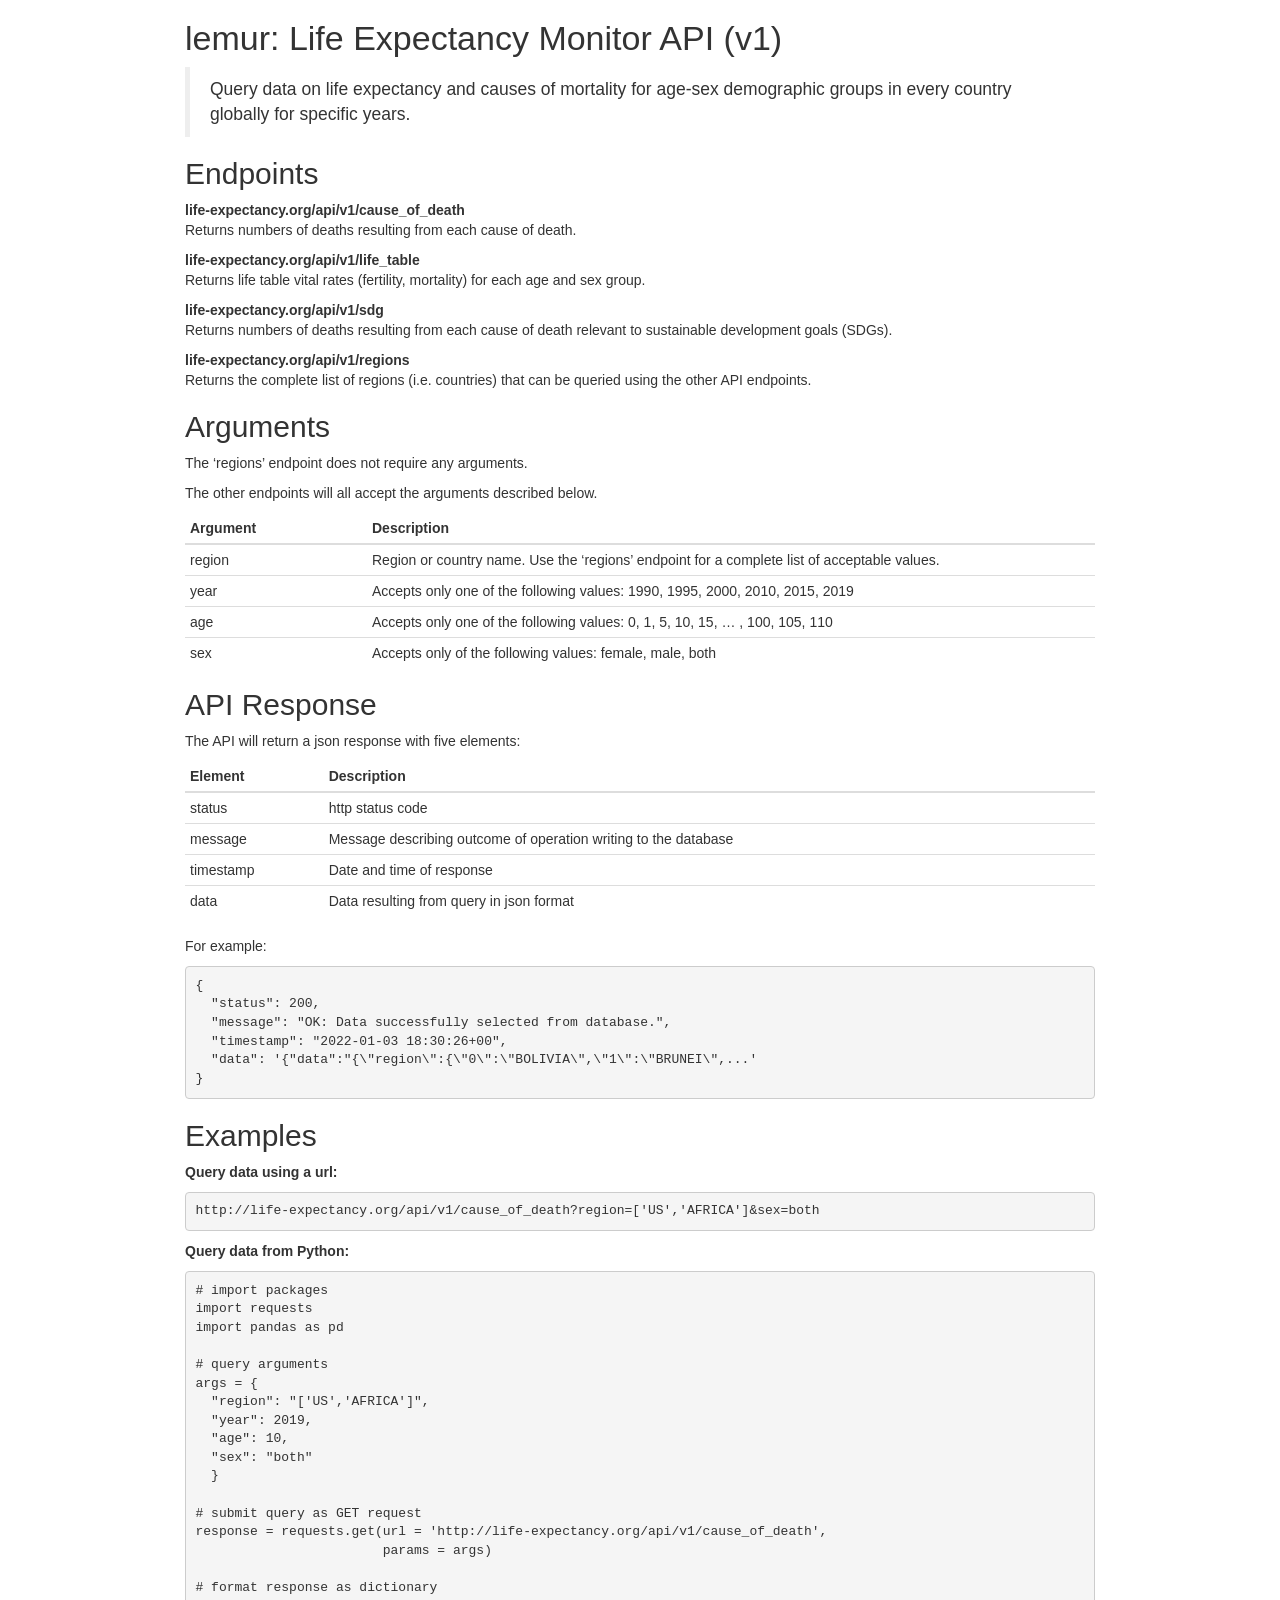
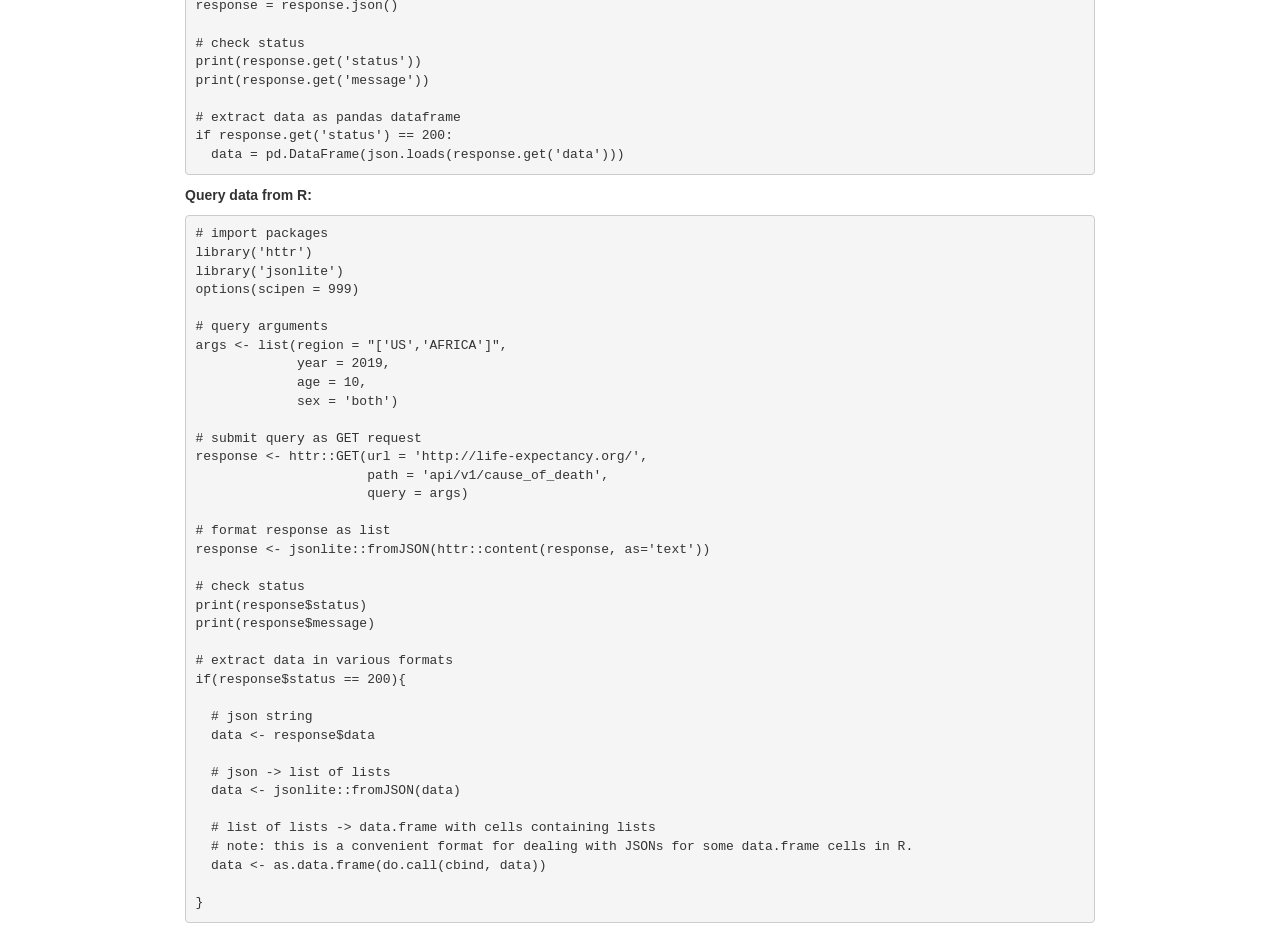
==== deploy/api/docs.html @ 16086f47 "working api" ====
<!DOCTYPE html>

<html>

<head>

<meta charset="utf-8" />
<meta name="generator" content="pandoc" />
<meta http-equiv="X-UA-Compatible" content="IE=EDGE" />




<title>docs</title>

<script src="[data-uri]"></script>
<script src="[data-uri]"></script>
<meta name="viewport" content="width=device-width, initial-scale=1" />
<link href="data:text/css,html%7Bfont%2Dfamily%3Asans%2Dserif%3B%2Dwebkit%2Dtext%2Dsize%2Dadjust%3A100%25%3B%2Dms%2Dtext%2Dsize%2Dadjust%3A100%25%7Dbody%7Bmargin%3A0%7Darticle%2Caside%2Cdetails%2Cfigcaption%2Cfigure%2Cfooter%2Cheader%2Chgroup%2Cmain%2Cmenu%2Cnav%2Csection%2Csummary%7Bdisplay%3Ablock%7Daudio%2Ccanvas%2Cprogress%2Cvideo%7Bdisplay%3Ainline%2Dblock%3Bvertical%2Dalign%3Abaseline%7Daudio%3Anot%28%5Bcontrols%5D%29%7Bdisplay%3Anone%3Bheight%3A0%7D%5Bhidden%5D%2Ctemplate%7Bdisplay%3Anone%7Da%7Bbackground%2Dcolor%3Atransparent%7Da%3Aactive%2Ca%3Ahover%7Boutline%3A0%7Dabbr%5Btitle%5D%7Bborder%2Dbottom%3A1px%20dotted%7Db%2Cstrong%7Bfont%2Dweight%3A700%7Ddfn%7Bfont%2Dstyle%3Aitalic%7Dh1%7Bmargin%3A%2E67em%200%3Bfont%2Dsize%3A2em%7Dmark%7Bcolor%3A%23000%3Bbackground%3A%23ff0%7Dsmall%7Bfont%2Dsize%3A80%25%7Dsub%2Csup%7Bposition%3Arelative%3Bfont%2Dsize%3A75%25%3Bline%2Dheight%3A0%3Bvertical%2Dalign%3Abaseline%7Dsup%7Btop%3A%2D%2E5em%7Dsub%7Bbottom%3A%2D%2E25em%7Dimg%7Bborder%3A0%7Dsvg%3Anot%28%3Aroot%29%7Boverflow%3Ahidden%7Dfigure%7Bmargin%3A1em%2040px%7Dhr%7Bheight%3A0%3B%2Dwebkit%2Dbox%2Dsizing%3Acontent%2Dbox%3B%2Dmoz%2Dbox%2Dsizing%3Acontent%2Dbox%3Bbox%2Dsizing%3Acontent%2Dbox%7Dpre%7Boverflow%3Aauto%7Dcode%2Ckbd%2Cpre%2Csamp%7Bfont%2Dfamily%3Amonospace%2Cmonospace%3Bfont%2Dsize%3A1em%7Dbutton%2Cinput%2Coptgroup%2Cselect%2Ctextarea%7Bmargin%3A0%3Bfont%3Ainherit%3Bcolor%3Ainherit%7Dbutton%7Boverflow%3Avisible%7Dbutton%2Cselect%7Btext%2Dtransform%3Anone%7Dbutton%2Chtml%20input%5Btype%3Dbutton%5D%2Cinput%5Btype%3Dreset%5D%2Cinput%5Btype%3Dsubmit%5D%7B%2Dwebkit%2Dappearance%3Abutton%3Bcursor%3Apointer%7Dbutton%5Bdisabled%5D%2Chtml%20input%5Bdisabled%5D%7Bcursor%3Adefault%7Dbutton%3A%3A%2Dmoz%2Dfocus%2Dinner%2Cinput%3A%3A%2Dmoz%2Dfocus%2Dinner%7Bpadding%3A0%3Bborder%3A0%7Dinput%7Bline%2Dheight%3Anormal%7Dinput%5Btype%3Dcheckbox%5D%2Cinput%5Btype%3Dradio%5D%7B%2Dwebkit%2Dbox%2Dsizing%3Aborder%2Dbox%3B%2Dmoz%2Dbox%2Dsizing%3Aborder%2Dbox%3Bbox%2Dsizing%3Aborder%2Dbox%3Bpadding%3A0%7Dinput%5Btype%3Dnumber%5D%3A%3A%2Dwebkit%2Dinner%2Dspin%2Dbutton%2Cinput%5Btype%3Dnumber%5D%3A%3A%2Dwebkit%2Douter%2Dspin%2Dbutton%7Bheight%3Aauto%7Dinput%5Btype%3Dsearch%5D%7B%2Dwebkit%2Dbox%2Dsizing%3Acontent%2Dbox%3B%2Dmoz%2Dbox%2Dsizing%3Acontent%2Dbox%3Bbox%2Dsizing%3Acontent%2Dbox%3B%2Dwebkit%2Dappearance%3Atextfield%7Dinput%5Btype%3Dsearch%5D%3A%3A%2Dwebkit%2Dsearch%2Dcancel%2Dbutton%2Cinput%5Btype%3Dsearch%5D%3A%3A%2Dwebkit%2Dsearch%2Ddecoration%7B%2Dwebkit%2Dappearance%3Anone%7Dfieldset%7Bpadding%3A%2E35em%20%2E625em%20%2E75em%3Bmargin%3A0%202px%3Bborder%3A1px%20solid%20silver%7Dlegend%7Bpadding%3A0%3Bborder%3A0%7Dtextarea%7Boverflow%3Aauto%7Doptgroup%7Bfont%2Dweight%3A700%7Dtable%7Bborder%2Dspacing%3A0%3Bborder%2Dcollapse%3Acollapse%7Dtd%2Cth%7Bpadding%3A0%7D%40media%20print%7B%2A%2C%3Aafter%2C%3Abefore%7Bcolor%3A%23000%21important%3Btext%2Dshadow%3Anone%21important%3Bbackground%3A0%200%21important%3B%2Dwebkit%2Dbox%2Dshadow%3Anone%21important%3Bbox%2Dshadow%3Anone%21important%7Da%2Ca%3Avisited%7Btext%2Ddecoration%3Aunderline%7Da%5Bhref%5D%3Aafter%7Bcontent%3A%22%20%28%22%20attr%28href%29%20%22%29%22%7Dabbr%5Btitle%5D%3Aafter%7Bcontent%3A%22%20%28%22%20attr%28title%29%20%22%29%22%7Da%5Bhref%5E%3D%22javascript%3A%22%5D%3Aafter%2Ca%5Bhref%5E%3D%22%23%22%5D%3Aafter%7Bcontent%3A%22%22%7Dblockquote%2Cpre%7Bborder%3A1px%20solid%20%23999%3Bpage%2Dbreak%2Dinside%3Aavoid%7Dthead%7Bdisplay%3Atable%2Dheader%2Dgroup%7Dimg%2Ctr%7Bpage%2Dbreak%2Dinside%3Aavoid%7Dimg%7Bmax%2Dwidth%3A100%25%21important%7Dh2%2Ch3%2Cp%7Borphans%3A3%3Bwidows%3A3%7Dh2%2Ch3%7Bpage%2Dbreak%2Dafter%3Aavoid%7D%2Enavbar%7Bdisplay%3Anone%7D%2Ebtn%3E%2Ecaret%2C%2Edropup%3E%2Ebtn%3E%2Ecaret%7Bborder%2Dtop%2Dcolor%3A%23000%21important%7D%2Elabel%7Bborder%3A1px%20solid%20%23000%7D%2Etable%7Bborder%2Dcollapse%3Acollapse%21important%7D%2Etable%20td%2C%2Etable%20th%7Bbackground%2Dcolor%3A%23fff%21important%7D%2Etable%2Dbordered%20td%2C%2Etable%2Dbordered%20th%7Bborder%3A1px%20solid%20%23ddd%21important%7D%7D%40font%2Dface%7Bfont%2Dfamily%3A%27Glyphicons%20Halflings%27%3Bsrc%3Aurl%28data%3Aapplication%2Fvnd%2Ems%2Dfontobject%3Bbase64%2Cn04AAEFNAAACAAIABAAAAAAABQAAAAAAAAABAJABAAAEAExQAAAAAAAAAAIAAAAAAAAAAAEAAAAAAAAAJxJ%[base64]%2FSEdmjKHUbyow8ATBE40IvWA3vTu8LiABDQ%2BpexwUMcm1SMnNryctQSiI1K5ZnbOlXKmnVV5YvRe6RnNMFNCOs1KNVpn6yZhCJkRtVRNzEufeIq7HgSrcx4S8h%2Fv4vnrrKc6oCNxmSk2uKlZQHBii6iKFoH0746ThvkO1kJHlxjrkxs%2BLWORaDQBEtiYJIR5IB9Bi1UyL4Rmr0BNigNkMzlKQmnofBHviqVzUxwdMb3NdCn69hy%2BpRYVKGVS%2F1tnsqv4LL7wCCPZZAZPT4aCShHjHJVNuXbmMrY5LeQaGnvAkXlVrJgKRAUdFjrWEah9XebPeQMj7KS7DIBAFt8ycgC5PLGUOHSE3ErGZCiViNLL5ZARfywnCoZaKQCu6NuFX42AEeKtKUGnr%2FCm2Cy8tpFhBPMW5Fxi4Qm4TkDWh4IWFDClhU2hRWosUWqcKLlgyXB%2BlSHaWaHiWlBAR8SeSgSPCQxdVQgzUixWKSTrIQEbU94viDctkvX%2BVSjJuUmV8L4CXShI11esnp0pjWNZIyxKHS4wVQ2ime1P4RnhvGw0aDN1OLAXGERsB7buFpFGGBAre4QEQR0HOIO5oYH305G%2BKspT%2FFupEGGafCCwxSe6ZUa%2B073rXHnNdVXE6eWvibUS27XtRzkH838mYLMBmYysZTM0EM3A1fbpCBYFccN1B%2FEnCYu%2FTgCGmr7bMh8GfYL%2BBfcLvB0gRagC09w9elfldaIy%2FhNCBLRgBgtCC7jAF63wLSMAfbfAlEggYU0bUA7ACCJmTDpEmJtI78w4%2FBO7dN7JR7J7ZvbYaUbaILSQsRBiF3HGk5fEg6p9unwLvn98r%2BvnsV%2B372uf1xBLq4qU%2F45fTuqaAP%2BpssmCCCTF0mhEow8ZXZOS8D7Q85JsxZ%2BAzok7B7O%2Ff6J8AzYBySZQB%2FQHYUSA%2BEeQhEWiS6AIQzgcsDiER4MjgMBAWDV4AgQ3g1eBgIdweCQmCjJEMkJ%2BPKRWyFHHmg1Wi%2F6xzUgA0LREoKJChwnQa9B%2B5RQZRB3IlBlkAnxyQNaANwHMowzlYSMCBgnbpzvqpl0iTJNCQidDI9ZrSYNIRBhHtUa5YHMHxyGEik9hDE0AKj72AbTCaxtHPUaKZdAZSnQTyjGqGLsmBStCejApUhg4uBMU6mATujEl%2BKdDPbI6Ag4vLr%2BhjY6lbjBeoLKnZl0UZgRX8gTySOeynZVz1wOq7e1hFGYIq%2BMhrGxDLak0PrwYzSXtcuyhXEhwOYofiW%2BEcI%2Fjw8P6IY6ed%2BetAbuqKp5QIapT77LnAe505lMuqL79a0ut4rWexzFttsOsLDy7zvtQzcq3U1qabe7tB0wHWVXji%2BzDbo8x8HyIRUbXnwUcklFv51fvTymiV%2BMXLSmGH9d9%2BaXpD5X6lao41anWGig7IwIdnoBY2ht%2FpO9mClLo4NdXHAsefqWUKlXJkbqPOFhMoR4aiA1BXqhRNbB2Xwi%2B7u%2FjpAoOpKJ0UX24EsrzMfHXViakCNcKjBxuQX8BO0ZqjJ3xXzf%2B61t2VXOSgJ8xu65QKgtN6FibPmPYsXbJRHHqbgATcSZxBqGiDiU4NNNsYBsKD0MIP%2FOfKnlk%2FLkaid%[base64]%2FgFtuW0wR4cgd%2BZKesSV7QkNE2kw6AV4hoIuC02LGmTomyf8PiO6CZzOTLTPQ%2BHW06H%2Btx%2BbQ8LmDYg1pTFrp2oJXgkZTyeRJZM0C8aE2LpFrNVDuhARsN543%2FFV6klQ6Tv1OoZGXLv0igKrl%2FCmJxRmX7JJbJ998VSIPQRyDBICzl4JJlYHbdql30NvYcOuZ7a10uWRrgoieOdgIm4rlq6vNOQBuqESLbXG5lzdJGHw2m0sDYmODXbYGTfSTGRKpssTO95fothJCjUGQgEL4yKoGAF%2F0SrpUDNn8CBgBcSDQByAeNkCXp4S4Ro2Xh4OeaGRgR66PVOsU8bc6TR5%[base64]%2F1SgRCJ1dk4UdBT7OoyuNgLs0oCd8RnrEIb6QdMxT2QjD4zMrJkfgx5aDMcA4orsTtKCqWb%2FVeyceqa5OGSmB28YwH4rFbkQaLoUN8OQQYnD3w2eXpI4ScQfbCUZiJ4yMOIKLyyTc7BQ4uXUw6Ee6%2FxM%2B4Y67ngNBknxIPwuppgIhFcwJyr6EIj%2BLzNj%2FmfR2vhhRlx0BILZoAYruF0caWQ7YxO66UmeguDREAFHYuC7HJviRgVO6ruJH59h%2FC%2FPkgSle8xNzZJULLWq9JMDTE2fjGE146a1Us6PZDGYle6ldWRqn%2FpdpgHKNGrGIdkRK%2BKPETT9nKT6kLyDI8xd9A1FgWmXWRAIHwZ37WyZHOVyCadJEmMVz0MadMjDrPho%2BEIochkVC2xgGiwwsQ6DMv2P7UXqT4x7CdcYGId2BJQQa85EQKmCmwcRejQ9Bm4oATENFPkxPXILHpMPUyWTI5rjNOsIlmEeMbcOCEqInpXACYQ9DDxmFo9vcmsDblcMtg4tqBerNngkIKaFJmrQAPnq1dEzsMXcwjcHdfdCibcAxxA%2Bq%2Fj9m3LM%2FO7WJka4tSidVCjsvo2lQ%2F2ewyoYyXwAYyr2PlRoR5MpgVmSUIrM3PQxXPbgjBOaDQFIyFMJvx3Pc5RSYj12ySVF9fwFPQu2e2KWVoL9q3Ayv3IzpGHUdvdPdrNUdicjsTQ2ISy7QU3DrEytIjvbzJnAkmANXjAFERA0MUoPF3%2F5KFmW14bBNOhwircYgMqoDpUMcDtCmBE82QM2YtdjVLB4kBuKho%2FbcwQdeboqfQartuU3CsCf%2BcXkgYAqp%2F0Ee3RorAZt0AvvOCSI4JICIlGlsV0bsSid%2FNIEALAAzb6HAgyWHBps6xAOwkJIGcB82CxRQq4sJf3FzA70A%2BTRqcqjEMETCoez3mkPcpnoALs0ugJY8kQwrC%[base64]%2FWDHA60cYFaI%2FPjpzquUqdaYGcIq%2BmLez3WLFFCtNBN2QJcrlcoELgiPku5R5dSlJFaCEqEZle1AQzAKC%2B1SotMcBNyQUFuRHRF6OlimSBgjZeTBCwLyc6A%2BP%2FoFRchXTz5ADknYJHxzrJ5pGuIKRQISU6WyKTBBjD8WozmVYWIsto1AS5rxzKlvJu4E%2FvwOiKxRtCWsDM%2BeTHUrmwrCK5BIfMzGkD%2B0Fk5LzBs0jMYXktNDblB06LMNJ09U8pzSLmo14MS0OMjcdrZ31pyQqxJJpRImlSvfYAK8inkYU52QY2FPEVsjoWewpwhRp5yAuNpkqhdb7ku9Seefl2D0B8SMTFD90xi4CSOwwZy9IKkpMtI3FmFUg3%2FkFutpQGNc3pCR7gvC4sgwbupDu3DyEN%2BW6YGLNM21jpB49irxy9BSlHrVDlnihGKHwPrbVFtc%2Bh1rVQKZduxIyojccZIIcOCmhEnC7UkY68WXKQgLi2JCDQkQWJRQuk60hZp0D3rtCTINSeY9Ej2kIKYfGxwOs4j9qMM7fYZiipzgcf7TamnehqdhsiMiCawXnz4xAbyCkLAx5EGbo3Ax1u3dUIKnTxIaxwQTHehPl3V491H0%2BbC5zgpGz7Io%2BmjdhKlPJ01EeMpM7UsRJMi1nGjmJg35i6bQBAAxjO%2FENJubU2mg3ONySEoWklCwdABETcs7ck3jgiuU9pcKKpbgn%2B3YlzV1FzIkB6pmEDOSSyDfPPlQskznctFji0kpgZjW5RZe6x9kYT4KJcXg0bNiCyif%2BpZACCyRMmYsfiKmN9tSO65F0R2OO6ytlEhY5Sj6uRKfFxw0ijJaAx%2Fk3QgnAFSq27%2F2i4GEBA%2BUvTJKK%2F9eISNvG46Em5RZfjTYLdeD8kdXHyrwId%2FDQZUaMCY4gGbke2C8vfjgV%2FY9kkRQOJIn%2FxM9INZSpiBnqX0Q9GlQPpPKAyO5y%2BW5NMPSRdBCUlmuxl40ZfMCnf2Cp044uI9WLFtCi4YVxKjuRCOBWIb4XbIsGdbo4qtMQnNOQz4XDSui7W%2FN6l54qOynCqD3DpWQ%2BmpD7C40D8BZEWGJX3tlAaZBMj1yjvDYKwCJBa201u6nBKE5UE%2B7QSEhCwrXfbRZylAaAkplhBWX50dumrElePyNMRYUrC99UmcSSNgImhFhDI4BXjMtiqkgizUGCrZ8iwFxU6fQ8GEHCFdLewwxYWxgScAYMdMLmcZR6b7rZl95eQVDGVoUKcRMM1ixXQtXNkBETZkVVPg8LoSrdetHzkuM7DjZRHP02tCxA1fmkXKF3VzfN1pc1cv%2F8lbTIkkYpqKM9VOhp65ktYk%2BQ46myFWBapDfyWUCnsnI00QTBQmuFjMZTcd0V2NQ768Fhpby04k2IzNR1wKabuGJqYWwSly6ocMFGTeeI%2BejsWDYgEvr66QgqdcIbFYDNgsm0x9UHY6SCd5%2B7tpsLpKdvhahIDyYmEJQCqMqtCF6UlrE5GXRmbu%[base64]%2FiOmsLtHSWNUWEGk9hScMPShasUA1AcHOtRZlqMeQ0OzYS9vQvYUjOLrzP07BUAFikcJNMi7gIxEw4pL1G54TcmmmoAQ5s7TGWErJZ2Io4yQ0ljRYhL8H5e62oDtLF8aDpnIvZ5R3GWJyAugdiiJW9hQAVTsnCBHhwu7rkBlBX6r3b7ejEY0k5GGeyKv66v%2B6dg7mcJTrWHbtMywbedYqCQ0FPwoytmSWsL8WTtChZCKKzEF7vP6De4x2BJkkniMgSdWhbeBSLtJZR9CTHetK1xb34AYIJ37OegYIoPVbXgJ%2FqDQK%2BbfCtxQRVKQu77WzOoM6SGL7MaZwCGJVk46aImai9fmam%2BWpHG%2B0BtQPWUgZ7RIAlPq6lkECUhZQ2gqWkMYKcYMYaIc4gYCDFHYa2d1nzp3%2BJ1eCBay8IYZ0wQRKGAqvCuZ%2FUgbQPyllosq%2BXtfKIZOzmeJqRazpmmoP%2F76YfkjzV2NlXTDSBYB04SVlNQsFTbGPk1t%2FI4Jktu0XSgifO2ozFOiwd%2F0SssJDn0dn4xqk4GDTTKX73%2FwQyBLdqgJ%2BWx6AQaba3BA9CKEzjtQYIfAsiYamapq80LAamYjinlKXUkxdpIDk0puXUEYzSalfRibAeDAKpNiqQ0FTwoxuGYzRnisyTotdVTclis1LHRQCy%2FqqL8oUaQzWRxilq5Mi0IJGtMY02cGLD69vGjkj3p6pGePKI8bkBv5evq8SjjyU04vJR2cQXQwSJyoinDsUJHCQ50jrFTT7yRdbdYQMB3MYCb6uBzJ9ewhXYPAIZSXfeEQBZZ3GPN3Nbhh%2FwkvAJLXnQMdi5NYYZ5GHE400GS5rXkOZSQsdZgIbzRnF9ueLnsfQ47wHAsirITnTlkCcuWWIUhJSbpM3wWhXNHvt2xUsKKMpdBSbJnBMcihkoDqAd1Zml%2FR4yrzow1Q2A5G%2Bkzo%2FRhRxQS2lCSDRV8LlYLBOOoo1bF4jwJAwKMK1tWLHlu9i0j4Ig8qVm6wE1DxXwAwQwsaBWUg2pOOol2dHxyt6npwJEdLDDVYyRc2D0HbcbLUJQj8gPevQBUBOUHXPrsAPBERICpnYESeu2OHotpXQxRGlCCtLdIsu23MhZVEoJg8Qumj%2FUMMc34IBqTKLDTp76WzL%2FdMjCxK7MjhiGjeYAC%2Fkj%2FjY%2FRde7hpSM1xChrog6yZ7OWTuD56xBJnGFE%2BpT2ElSyCnJcwVzCjkqeNLfMEJqKW0G7OFIp0G%2B9mh50I9o8k1tpCY0xYqFNIALgIfc2me4n1bmJnRZ89oepgLPT0NTMLNZsvSCZAc3TXaNB07vail36%2FdBySis4m9%2FDR8izaLJW6bWCkVgm5T%2Bius3ZXq4xI%2BGnbveLbdRwF2mNtsrE0JjYc1AXknCOrLSu7Te%2Fr4dPYMCl5qtiHNTn%2BTPbh1jCBHH%2BdMJNhwNgs3nT%2BOhQoQ0vYif56BMG6WowAcHR3DjQolxLzyVekHj00PBAaW7IIAF1EF%2BuRIWyXjQMAs2chdpaKPNaB%2BkSezYt0%2BCA04sOg5vx8Fr7Ofa9sUv87h7SLAUFSzbetCCZ9pmyLt6l6%2FTzoA1%2FZBG9bIUVHLAbi%2FkdBFgYGyGwRQGBpkqCEg2ah9UD6EedEcEL3j4y0BQQCiExEnocA3SZboh%2Bepgd3YsOkHskZwPuQ5OoyA0fTA5AXrHcUOQF%2BzkJHIA7PwCDk1gGVmGUZSSoPhNf%2BTklauz98QofOlCIQ%2FtCD4dosHYPqtPCXB3agggQQIqQJsSkB%2Bqn0rkQ1toJjON%2FOtCIB9RYv3PqRA4C4U68ZMlZn6BdgEvi2ziU%2BTQ6NIw3ej%2BAtDwMGEZk7e2IjxUWKdAxyaw9OCwSmeADTPPleyk6UhGDNXQb%2B%2BW6Uk4q6F7%2Frg6WVTo82IoCxSIsFDrav4EPHphD3u4hR53WKVvYZUwNCCeM4PMBWzK%2BEfIthZOkuAwPo5C5jgoZgn6dUdvx5rIDmd58cXXdKNfw3l%2BwM2UjgrDJeQHhbD7HW2QDoZMCujgIUkk5Fg8VCsdyjOtnGRx8wgKRPZN5dR0zPUyfGZFVihbFRniXZFOZGKPnEQzU3AnD1KfR6weHW2XS6KbPJxUkOTZsAB9vTVp3Le1F8q5l%2BDMcLiIq78jxAImD2pGFw0VHfRatScGlK6SMu8leTmhUSMy8Uhdd6xBiH3Gdman4tjQGLboJfqz6fL2WKHTmrfsKZRYX6BTDjDldKMosaSTLdQS7oDisJNqAUhw1PfTlnacCO8vl8706Km1FROgLDmudzxg%2BEWTiArtHgLsRrAXYWdB0NmToNCJdKm0KWycZQqb%2BMw76Qy29iQ5up%2FX7oyw8QZ75kP5F6iJAJz6KCmqxz8fEa%2FxnsMYcIO%2FvEkGRuMckhr4rIeLrKaXnmIzlNLxbFspOphkcnJdnz%2FChp%2FVlpj2P7jJQmQRwGnltkTV5dbF9fE3%2FfxoSqTROgq9wFUlbuYzYcasE0ouzBo%2BdDCDzxKAfhbAZYxQiHrLzV2iVexnDX%2FQnT1fsT%2Fxuhu1ui5qIytgbGmRoQkeQooO8eJNNZsf0iALur8QxZFH0nCMnjerYQqG1pIfjyVZWxhVRznmmfLG00BcBWJE6hzQWRyFknuJnXuk8A5FRDCulwrWASSNoBtR%2BCtGdkPwYN2o7DOw%2FVGlCZPusRBFXODQdUM5zeHDIVuAJBLqbO%2Ff9Qua%2BpDqEPk230Sob9lEZ8BHiCorjVghuI0lI4JDgHGRDD%2FprQ84B1pVGkIpVUAHCG%2Biz3Bn3qm2AVrYcYWhock4jso5%2BJ7HfHVj4WMIQdGctq3psBCVVzupQOEioBGA2Bk%2BUILT7%2BVoX5mdxxA5fS42gISQVi%2FHTzrgMxu0fY6hE1ocUwwbsbWcezrY2n6S8%2F6cxXkOH4prpmPuFoikTzY7T85C4T2XYlbxLglSv2uLCgFv8Quk%2FwdesUdWPeHYIH0R729JIisN9Apdd4eB10aqwXrPt%2BSu9mA8k8n1sjMwnfsfF2j3jMUzXepSHmZ%2FBfqXvzgUNQQWOXO8YEuFBh4QTYCkOAPxywpYu1VxiDyJmKVcmJPGWk%2Fgc3Pov02StyYDahwmzw3E1gYC9wkupyWfDqDSUMpCTH5e5N8B%2F%2FlHiMuIkTNw4USHrJU67bjXGqNav6PBuQSoqTxc8avHoGmvqNtXzIaoyMIQIiiUHIM64cXieouplhNYln7qgc4wBVAYR104kO%2BCvKqsg4yIUlFNThVUAKZxZt1XA34h3TCUUiXVkZ0w8Hh2R0Z5L0b4LZvPd%2Fp1gi%2F07h8qfwHrByuSxglc9cI4QIg2oqvC%2Fqm0i7tjPLTgDhoWTAKDO2ONW5oe%2B%2FeKB9vZB8K6C25yCZ9RFVMnb6NRdRjyVK57CHHSkJBfnM2%2Fj4ODUwRkqrtBBCrDsDpt8jhZdXoy%2F1BCqw3sSGhgGGy0a5Jw6BP%2FTExoCmNFYjZl248A0osgPyGEmRA%2BfAsqPVaNAfytu0vuQJ7rk3J4kTDTR2AlCHJ5cls26opZM4w3jMULh2YXKpcqGBtuleAlOZnaZGbD6DHzMd6i2oFeJ8z9XYmalg1Szd%2FocZDc1C7Y6vcALJz2lYnTXiWEr2wawtoR4g3jvWUU2Ngjd1cewtFzEvM1NiHZPeLlIXFbBPawxNgMwwAlyNSuGF3zizVeOoC9bag1qRAQKQE%2FEZBWC2J8mnXAN2aTBboZ7HewnObE8CwROudZHmUM5oZ%2FUgd%2FJZQK8lvAm43uDRAbyW8gZ%2BZGq0EVerVGUKUSm%2FIdn8AQHdR4m7bue88WBwft9mSCeMOt1ncBwziOmJYI2ZR7ewNMPiCugmSsE4EyQ%2BQATJG6qORMGd4snEzc6B4shPIo4G1T7PgSm8PY5eUkPdF8JZ0VBtadbHXoJgnEhZQaODPj2gpODKJY5Yp4DOsLBFxWbvXN755KWylJm%2BoOd4zEL9Hpubuy2gyyfxh8oEfFutnYWdfB8PdESLWYvSqbElP9qo3u6KTmkhoacDauMNNjj0oy40DFV7Ql0aZj77xfGl7TJNHnIwgqOkenruYYNo6h724%2BzUQ7%2BvkCpZB%2BpGA562hYQiDxHVWOq0oDQl%2FQsoiY%2BcuI7iWq%2FZIBtHcXJ7kks%2Bh2fCNUPA82BzjnqktNts%2BRLdk1VSu%2BtqEn7QZCCsvEqk6FkfiOYkrsw092J8jsfIuEKypNjLxrKA9kiA19mxBD2suxQKCzwXGws7kEJvlhUiV9tArLIdZW0IORcxEzdzKmjtFhsjKy%2F44XYXdI5noQoRcvjZ1RMPACRqYg2V1%2BOwOepcOknRLLFdYgTkT5UApt%2FJhLM3jeFYprZV%2BZow2g8fP%2BU68hkKFWJj2yBbKqsrp25xkZX1DAjUw52IMYWaOhab8Kp05VrdNftqwRrymWF4OQSjbdfzmRZirK8FMJELEgER2PHjEAN9pGfLhCUiTJFbd5LBkOBMaxLr%2FA1SY9dXFz4RjzoU9ExfJCmx%2FI9FKEGT3n2cmzl2X42L3Jh%2BAbQq6sA%2BSs1kitoa4TAYgKHaoybHUDJ51oETdeI%2F9ThSmjWGkyLi5QAGWhL0BG1UsTyRGRJOldKBrYJeB8ljLJHfATWTEQBXBDnQexOHTB%2BUn44zExFE4vLytcu5NwpWrUxO%2F0ZICUGM7hGABXym0V6ZvDST0E370St9MIWQOTWngeoQHUTdCJUP04spMBMS8LSker9cReVQkULFDIZDFPrhTzBl6sed9wcZQTbL%2BBDqMyaN3RJPh%2Fanbx%2BIv%2BqgQdAa3M9Z5JmvYlh4qop%2BHo1F1W5gbOE9YKLgAnWytXElU4G8GtW47lhgFE6gaSs%2Bgs37sFvi0PPVvA5dnCBgILTwoKd%2F%2BDoL9F6inlM7H4rOTzD79KJgKlZO%2FZgt22UsKhrAaXU5ZcLrAglTVKJEmNJvORGN1vqrcfSMizfpsgbIe9zno%2BgBoKVXgIL%2FVI8dB1O5o%2FR3Suez%2FgD7M781ShjKpIIORM%2FnxG%2BjjhhgPwsn2IoXsPGPqYHXA63zJ07M2GPEykQwJBYLK808qYxuIew4frk52nhCsnCYmXiR6CuapvE1IwRB4%2FQftDbEn%2BAucIr1oxrLabRj9q4ae0%2BfXkHnteAJwXRbVkR0mctVSwEbqhJiMSZUp9DNbEDMmjX22m3ABpkrPQQTP3S1sib5pD2VRKRd%2BeNAjLYyT0hGrdjWJZy24OYXRoWQAIhGBZRxuBFMjjZQhpgrWo8SiFYbojcHO8V5DyscJpLTHyx9Fimassyo5U6WNtquUMYgccaHY5amgR3PQzq3ToNM5ABnoB9kuxsebqmYZm0R9qxJbFXCQ1UPyFIbxoUraTJFDpCk0Wk9GaYJKz%2F6oHwEP0Q14lMtlddQsOAU9zlYdMVHiT7RQP3XCmWYDcHCGbVRHGnHuwzScA0BaSBOGkz3lM8CArjrBsyEoV6Ys4qgDK3ykQQPZ3hCRGNXQTNNXbEb6tDiTDLKOyMzRhCFT%2BmAUmiYbV3YQVqFVp9dorv%2BTsLeCykS2b5yyu8AV7IS9cxcL8z4Kfwp%2BxJyYLv1OsxQCZwTB4a8BZ%2F5EdxTBJthApqyfd9u3ifr%2FWILTqq5VqgwMT9SOxbSGWLQJUUWCVi4k9tho9nEsbUh7U6NUsLmkYFXOhZ0kmamaJLRNJzSj%2Fqn4Mso6zb6iLLBXoaZ6AqeWCjHQm2lztnejYYM2eubnpBdKVLORZhudH3JF1waBJKA9%2BW8EhMj3Kzf0L4vi4k6RoHh3Z5YgmSZmk6ns4fjScjAoL8GoOECgqgYEBYUGFVO4FUv4%2FYtowhEmTs0vrvlD%2FCrisnoBNDAcUi%2FteY7OctFlmARQzjOItrrlKuPO6E2Ox93L4O%2F4DcgV%2FdZ7qR3VBwVQxP1GCieA4RIpweYJ5FoYrHxqRBdJjnqbsikA2Ictbb8vE1GYIo9dacK0REgDX4smy6GAkxlH1yCGGsk%2BtgiDhNKuKu3yNrMdxafmKTF632F8Vx4BNK57GvlFisrkjN9WDAtjsWA0ENT2e2nETUb%2Fn7qwhvGnrHuf5bX6Vh%2Fn3xffU3PeHdR%2BFA92i6ufT3AlyAREoNDh6chiMWTvjKjHDeRhOa9YkOQRq1vQXEMppAQVwHCuIcV2g5rBn6GmZZpTR7vnSD6ZmhdSl176gqKTXu5E%2BYbfL0adwNtHP7dT7t7b46DVZIkzaRJOM%2BS6KcrzYVg%2BT3wSRFRQashjfU18NutrKa%2F7PXbtuJvpIjbgPeqd%2BpjmRw6YKpnANFSQcpzTZgpSNJ6J7uiagAbir%2F8tNXJ%2FOsOnRh6iuIexxrmkIneAgz8QoLmiaJ8sLQrELVK2yn3wOHp57BAZJhDZjTBzyoRAuuZ4eoxHruY1pSb7qq79cIeAdOwin4GdgMeIMHeG%2BFZWYaiUQQyC5b50zKjYw97dFjAeY2I4Bnl105Iku1y0lMA1ZHolLx19uZnRdILcXKlZGQx%2FGdEqSsMRU1BIrFqRcV1qQOOHyxOLXEGcbRtAEsuAC2V4K3p5mFJ22IDWaEkk9ttf5Izb2LkD1MnrSwztXmmD%2FQi%2FEmVEFBfiKGmftsPwVaIoZanlKndMZsIBOskFYpDOq3QUs9aSbAAtL5Dbokus2G4%2FasthNMK5UQKCOhU97oaOYNGsTah%2BjfCKsZnTRn5TbhFX8ghg8CBYt%2FBjeYYYUrtUZ5jVij%2Fop7V5SsbA4mYTOwZ46hqdpbB6Qvq3AS2HHNkC15pTDIcDNGsMPXaBidXYPHc6PJAkRh29Vx8KcgX46LoUQBhRM%2B3SW6Opll%2FwgxxsPgKJKzr5QCmwkUxNbeg6Wj34SUnEzOemSuvS2OetRCO8Tyy%2BQbSKVJcqkia%2BGvDefFwMOmgnD7h81TUtMn%2BmRpyJJ349HhAnoWFTejhpYTL9G8N2nVg1qkXBeoS9Nw2fB27t7trm7d%2FQK7Cr4uoCeOQ7%2F8JfKT77KiDzLImESHw%2F0wf73QeHu74hxv7uihi4fTX%2BXEwAyQG3264dwv17aJ5N335Vt9sdrAXhPOAv8JFvzqyYXwfx8WYJaef1gMl98JRFyl5Mv5Uo%2FoVH5ww5OzLFsiTPDns7fS6EURSSWd%2F92BxMYQ8sBaH%2Bj%2BwthQPdVgDGpTfi%2BJQIWMD8xKqULliRH01rTeyF8x8q%2FGBEEEBrAJMPf25UQwi0b8tmqRXY7kIvNkzrkvRWLnxoGYEJsz8u4oOyMp8cHyaybb1HdMCaLApUE%2B%2F7xLIZGP6H9xuSEXp1zLIdjk5nBaMuV%2FyTDRRP8Y2ww5RO6d2D94o%2B6ucWIqUAvgHIHXhZsmDhjVLczmZ3ca0Cb3PpKwt2UtHVQ0BgFJsqqTsnzZPlKahRUkEu4qmkJt%2Bkqdae76ViWe3STan69yaF9%2BfESD2lcQshLHWVu4ovItXxO69bqC5p1nZLvI8NdQB9s9UNaJGlQ5mG947ipdDA0eTIw%2FA1zEdjWquIsQXXGIVEH0thC5M%2BW9pZe7IhAVnPJkYCCXN5a32HjN6nsvokEqRS44tGIs7s2LVTvcrHAF%2BRVmI8L4HUYk4x%2B67AxSMJKqCg8zrGOgvK9kNMdDrNiUtSWuHFpC8%2Fp5qIQrEo%2FH%2B1l%2F0cAwQ2nKmpWxKcMIuHY44Y6DlkpO48tRuUGBWT0FyHwSKO72Ud%2BtJUfdaZ4CWNijzZtlRa8%2BCkmO%2FEwHYfPZFU%2FhzjFWH7vnzHRMo%2BaF9u8qHSAiEkA2HjoNQPEwHsDKOt6hOoK3Ce%2F%2B%2F9boMWDa44I6FrQhdgS7OnNaSzwxWKZMcyHi6LN4WC6sSj0qm2PSOGBTvDs%2FGWJS6SwEN%2FULwpb4LQo9fYjUfSXRwZkynUazlSpvX9e%2BG2zor8l%2BYaMxSEomDdLHGcD6YVQPegTaA74H8%2BV4WvJkFUrjMLGLlvSZQWvi8%2FQA7yzQ8GPno%2F%2F5SJHRP%2FOqKObPCo81s%2F%2B6WgLqykYpGAgQZhVDEBPXWgU%2FWzFZjKUhSFInufPRiMAUULC6T11yL45ZrRoB4DzOyJShKXaAJIBS9wzLYIoCEcJKQW8GVCx4fihqJ6mshBUXSw3wWVj3grrHQlGNGhIDNNzsxQ3M%2BGWn6ASobIWC%2BLbYOC6UpahVO13Zs2zOzZC8z7FmA05JhUGyBsF4tsG0drcggIFzgg%2Fkpf3%2BCnAXKiMgIE8Jk%2FMhpkc8DUJEUzDSnWlQFme3d0sHZDrg7LavtsEX3cHwjCYA17pMTfx8Ajw9hHscN67hyo%2BRJQ4458RmPywXykkVcW688oVUrQhahpPRvTWPnuI0B%2BSkQu7dCyvLRyFYlC1LG1gRCIvn3rwQeINzZQC2KXq31FaR9UmVV2QeGVqBHjmE%2BVMd3b1fhCynD0pQNhCG6%2FWCDbKPyE7NRQzL3BzQAJ0g09aUzcQA6mUp9iZFK6Sbp%2FYbHjo%2B%2B7%2FWj8S4YNa%2BZdqAw1hDrKWFXv9%2BzaXpf8ZTDSbiqsxnwN%2FCzK5tPkOr4tRh2kY3Bn9JtalbIOI4b3F7F1vPQMfoDcdxMS8CW9m%2FNCW%2FHILTUVWQIPiD0j1A6bo8vsv6P1hCESl2abrSJWDrq5sSzUpwoxaCU9FtJyYH4QFMxDBpkkBR6kn0LMPO%2B5EJ7Z6bCiRoPedRZ%2FP0SSdii7ZnPAtVwwHUidcdyspwncz5uq6vvm4IEDbJVLUFCn%2FLvIHfooUBTkFO130FC7CmmcrKdgDJcid9mvVzsDSibOoXtIf9k6ABle3PmIxejodc4aob0QKS432srrCMndbfD454q52V01G4q913mC5HOsTzWF4h2No1av1VbcUgWAqyoZl%2B11PoFYnNv2HwAODeNRkHj%2B8SF1fcvVBu6MrehHAZK1Gm69ICcTKizykHgGFx7QdowTVAsYEF2tVc0Z6wLryz2FI1sc5By2znJAAmINndoJiB4sfPdPrTC8RnkW7KRCwxC6YvXg5ahMlQuMpoCSXjOlBy0Kij%2BbsCYPbGp8BdCBiLmLSAkEQRaieWo1SYvZIKJGj9Ur%2FeWHjiB7SOVdqMAVmpBvfRiebsFjger7DC%2B8kRFGtNrTrnnGD2GAJb8rQCWkUPYHhwXsjNBSkE6lGWUj5QNhK0DMNM2l%2BkXRZ0KLZaGsFSIdQz%2FHXDxf3%2FTE30%2BDgBKWGWdxElyLccJfEpjsnszECNoDGZpdwdRgCixeg9L4EPhH%2BRptvRMVRaahu4cySjS3P5wxAUCPkmn%2BrhyASpmiTaiDeggaIxYBmtLZDDhiWIJaBgzfCsAGUF1Q1SFZYyXDt9skCaxJsxK2Ms65dmdp5WAZyxik%2FzbrTQk5KmgxCg%2Ff45L0jywebOWUYFJQAJia7XzCV0x89rpp%2Ff3AVWhSPyTanqmik2SkD8A3Ml4NhIGLAjBXtPShwKYfi2eXtrDuKLk4QlSyTw1ftXgwqA2jUuopDl%2B5tfUWZNwBpEPXghzbBggYCw%2Fdhy0ntds2yeHCDKkF%2FYxQjNIL%2FF%2F37jLPHCKBO9ibwYCmuxImIo0ijV2Wbg3kSN2psoe8IsABv3RNFaF9uMyCtCYtqcD%2BqNOhwMlfARQUdJ2tUX%2BMNJqOwIciWalZsmEjt07tfa8ma4cji9sqz%2BQ9hWfmMoKEbIHPOQORbhQRHIsrTYlnVTNvcq1imqmmPDdVDkJgRcTgB8Sb6epCQVmFZe%2BjGDiNJQLWnfx%2BdrTKYjm0G8yH0ZAGMWzEJhUEQ4Maimgf%2Fbkvo8PLVBsZl152y5S8%2BHRDfZIMCbYZ1WDp4yrdchOJw8k6R%2B%2F2pHmydK4NIK2PHdFPHtoLmHxRDwLFb7eB%2BM4zNZcB9NrAgjVyzLM7xyYSY13ykWfIEEd2n5%2FiYp3ZdrCf7fL%2Ben%2BsIJu2W7E30MrAgZBD1rAAbZHPgeAMtKCg3NpSpYQUDWJu9bT3V7tOKv%2BNRiJc8JAKqqgCA%2FPNRBR7ChpiEulyQApMK1AyqcWnpSOmYh6yLiWkGJ2mklCSPIqN7UypWj3dGi5MvsHQ87MrB4VFgypJaFriaHivwcHIpmyi5LhNqtem4q0n8awM19Qk8BOS0EsqGscuuydYsIGsbT5GHnERUiMpKJl4ON7qjB4fEqlGN%2FhCky89232UQCiaeWpDYCJINXjT6xl4Gc7DxRCtgV0i1ma4RgWLsNtnEBRQFqZggCLiuyEydmFd7WlogpkCw5G1x4ft2psm3KAREwVwr1Gzl6RT7FDAqpVal34ewVm3VH4qn5mjGj%2BbYL1NgfLNeXDwtmYSpwzbruDKpTjOdgiIHDVQSb5%2FzBgSMbHLkxWWgghIh9QTFSDILixVwg0Eg1puooBiHAt7DzwJ7m8i8%2Fi%2BjHvKf0QDnnHVkVTIqMvIQImOrzCJwhSR7qYB5gSwL6aWL9hERHCZc4G2%2BJrpgHNB8eCCmcIWIQ6rSdyPCyftXkDlErUkHafHRlkOIjxGbAktz75bnh50dU7YHk%2BMz7wwstg6RFZb%2BTZuSOx1qqP5C66c0mptQmzIC2dlpte7vZrauAMm%2F7RfBYkGtXWGiaWTtwvAQiq2oD4YixPLXE2khB2FRaNRDTk%2B9sZ6K74Ia9VntCpN4BhJGJMT4Z5c5FhSepRCRWmBXqx%2BwhVZC4me4saDs2iNqXMuCl6iAZflH8fscC1sTsy4PHeC%2BXYuqMBMUun5YezKbRKmEPwuK%2BCLzijPEQgfhahQswBBLfg%[base64]%2BRCMlDDbElcjaROLDoualmUIQ88Kekk3iM4OQrADcxi3rJguS4MOIBIgKgXrjd1WkbCdqxJk%2F4efRIFsavZA7KvvJQqp3Iid5Z0NFc5aiMRzGN3vrpBzaMy4JYde3wr96PjN90AYOIbyp6T4zj8LoE66OGcX1Ef4Z3KoWLAUF4BTg7ug%2FAbkG5UNQXAMkQezujSHeir2uTThgd3gpyzDrbnEdDRH2W7U6PeRvBX1ZFMP5RM%2BZu6UUZZD8hDPHldVWntTCNk7To8IeOW9yn2wx0gmurwqC60AOde4r3ETi5pVMSDK8wxhoGAoEX9NLWHIR33VbrbMveii2jAJlrxwytTHbWNu8Y4N8vCCyZjAX%2FpcsfwXbLze2%2BD%2Bu33OGBoJyAAL3jn3RuEcdp5If8O%2Ba4NKWvxOTyDltG0IWoHhwVGe7dKkCWFT%2B%2Btm%2BhaBCikRUUMrMhYKZJKYoVuv%2FbsJzO8DwfVIInQq3g3BYypiz8baogH3r3GwqCwFtZnz4xMjAVOYnyOi5HWbFA8n0qz1OjSpHWFzpQOpvkNETZBGpxN8ybhtqV%2FDMUxd9uFZmBfKXMCn%2FSqkWJyKPnT6lq%2B4zBZni6fYRByJn6OK%2BOgPBGRAJluwGSk4wxjOOzyce%2FPKODwRlsgrVkdcsEiYrqYdXo0Er2GXi2GQZd0tNJT6c9pK1EEJG1zgDJBoTVuCXGAU8BKTvCO%2FcEQ1Wjk3Zzuy90JX4m3O5IlxVFhYkSUwuQB2up7jhvkm%2BbddRQu5F9s0XftGEJ9JSuSk%2BZachCbdU45fEqbugzTIUokwoAKvpUQF%2FCvLbWW5BNQFqFkJg2f30E%2F48StNe5QwBg8zz3YAJ82FZoXBxXSv4QDooDo79NixyglO9AembuBcx5Re3CwOKTHebOPhkmFC7wNaWtoBhFuV4AkEuJ0J%2B1pT0tLkvFVZaNzfhs%2FKd3%2BA9YsImlO4XK4vpCo%2FelHQi%2F9gkFg07xxnuXLt21unCIpDV%2BbbRxb7FC6nWYTsMFF8%2B1LUg4JFjVt3vqbuhHmDKbgQ4e%2BRGizRiO8ky05LQGMdL2IKLSNar0kNG7lHJMaXr5mLdG3nykgj6vB%2FKVijd1ARWkFEf3yiUw1v%2FWaQivVUpIDdSNrrKbjO5NPnxz6qTTGgYg03HgPhDrCFyYZTi3XQw3HXCva39mpLNFtz8AiEhxAJHpWX13gCTAwgm9YTvMeiqetdNQv6IU0hH0G%2BZManTqDLPjyrOse7WiiwOJCG%[base64]%2F6gQKuihPtiUtlCQVPohUgzfezTg8o1b3n9pNZeco1QucaoXe40Fa5JYhqdTspFmxGtW9h5ezLFZs3j%2FN46f%2BS2rjYNC2JySXrnSAFhvAkz9a5L3pza8eYKHNoPrvBRESpxYPJdKVUxBE39nJ1chrAFpy4MMkf0qKgYALctGg1DQI1kIymyeS2AJNT4X240d3IFQb%2F0jQbaHJ2YRK8A%2Bls6WMhWmpCXYG5jqapGs5%2FeOJErxi2%2F2KWVHiPellTgh%2FfNl%2F2KYPKb7DUcAg%2BmCOPQFCiU9Mq%2FWLcU1xxC8aLePFZZlE%2BPCLzf7ey46INWRw2kcXySR9FDgByXzfxiNKwDFbUSMMhALPFSedyjEVM5442GZ4hTrsAEvZxIieSHGSgkwFh%2FnFNdrrFD4tBH4Il7fW6ur4J8Xaz7RW9jgtuPEXQsYk7gcMs2neu3zJwTyUerHKSh1iTBkj2YJh1SSOZL5pLuQbFFAvyO4k1Hxg2h99MTC6cTUkbONQIAnEfGsGkNFWRbuRyyaEZInM5pij73EA9rPIUfU4XoqQpHT9THZkW%2BoKFLvpyvTBMM69tN1Ydwv1LIEhHsC%2BueVG%2Bw%2BkyCPsvV3erRikcscHjZCkccx6VrBkBRusTDDd8847GA7p2Ucy0y0HdSRN6YIBciYa4vuXcAZbQAuSEmzw%2BH%2FAuOx%2BaH%2BtBL88H57D0MsqyiZxhOEQkF%2F8DR1d2hSPMj%2FsNOa5rxcUnBgH8ictv2J%2Bcb4BA4v3MCShdZ2vtK30vAwkobnEWh7rsSyhmos3WC93Gn9C4nnAd%2FPjMMtQfyDNZsOPd6XcAsnBE%2FmRHtHEyJMzJfZFLE9OvQa0i9kUmToJ0ZxknTgdl%2FXPV8xoh0K7wNHHsnBdvFH3sv52lU7UFteseLG%2FVanIvcwycVA7%2BBE1Ulyb20BvwUWZcMTKhaCcmY3ROpvonVMV4N7yBXTL7IDtHzQ4CCcqF66LjF3xUqgErKzolLyCG6Kb7irP%2FMVTCCwGRxfrPGpMMGvPLgJ881PHMNMIO09T5ig7AzZTX%2F5PLlwnJLDAPfuHynSGhV4tPqR3gJ4kg4c06c%2FF1AcjGytKm2Yb5jwMotF7vro4YDLWlnMIpmPg36NgAZsGA0W1spfLSue4xxat0Gdwd0lqDBOgIaMANykwwDKejt5YaNtJYIkrSgu0KjIg0pznY0SCd1qlC6R19g97UrWDoYJGlrvCE05J%2F5wkjpkre727p5PTRX5FGrSBIfJqhJE%2FIS876PaHFkx9pGTH3oaY3jJRvLX9Iy3Edoar7cFvJqyUlOhAEiOSAyYgVEGkzHdug%2BoRHIEOXAExMiTSKU9A6nmRC8mp8iYhwWdP2U%[base64]%2FBQQp1sWlNolpIu4ekxUTBV7NmxOFKEBmmN%2BnA7pvF78%2FRII5ZHA09OAiE%2F66MF6HQ%2BqVEJCHxwymukkNvzqHEh52dULPbVasfQMgTDyBZzx4007YiKdBuUauQOt27Gmy8ISclPmEUCIcuLbkb1mzQSqIa3iE0PJh7UMYQbkpe%2BhXjTJKdldyt2mVPwywoODGJtBV1lJTgMsuSQBlDMwhEKIfrvsxGQjHPCEfNfMAY2oxvyKcKPUbQySkKG6tj9AQyEW3Q5rpaDJ5Sns9ScLKeizPRbvWYAw4bXkrZdmB7CQopCH8NAmqbuciZChHN8lVGaDbCnmddnqO1PQ4ieMYfcSiBE5zzMz%2BJV%2F4eyzrzTEShvqSGzgWimkNxLvUj86iAwcZuIkqdB0VaIB7wncLRmzHkiUQpPBIXbDDLHBlq7vp9xwuC9AiNkIptAYlG7Biyuk8ILdynuUM1cHWJgeB%2BK3wBP%2FineogxkvBNNQ4AkW0hvpBOQGFfeptF2YTR75MexYDUy7Q%2F9uocGsx41O4IZhViw%2F2FvAEuGO5g2kyXBUijAggWM08bRhXg5ijgMwDJy40QeY%2FcQpUDZiIzmvskQpO5G1zyGZA8WByjIQU4jRoFJt56behxtHUUE%2Fom7Rj2psYXGmq3llVOCgGYKNMo4pzwntITtapDqjvQtqpjaJwjHmDzSVGLxMt12gEXAdLi%2FcaHSM3FPRGRf7dB7YC%2BcD2ho6oL2zGDCkjlf%2FDFoQVl8GS%2F56wur3rdV6ggtzZW60MRB3g%2BU1W8o8cvqIpMkctiGVMzXUFI7FacFLrgtdz4mTEr4aRAaQ2AFQaNeG7GX0yOJgMRYFziXdJf24kg%2FgBQIZMG%2FYcPEllRTVNoDYR6oSJ8wQNLuihfw81UpiKPm714bZX1KYjcXJdfclCUOOpvTxr9AAJevTY4HK%2FG7F3mUc3GOAKqh60zM0v34v%2BELyhJZqhkaMA8UMMOU90f8RKEJFj7EqepBVwsRiLbwMo1J2zrE2UYJnsgIAscDmjPjnzI8a719Wxp757wqmSJBjXowhc46QN4RwKIxqEE6E5218OeK7RfcpGjWG1jD7qND%2B%2FGTk6M56Ig4yMsU6LUW1EWE%2BfIYycVV1thldSlbP6ltdC01y3KUfkobkt2q01YYMmxpKRvh1Z48uNKzP%2FIoRIZ%2FF6buOymSnW8gICitpJjKWBscSb9JJKaWkvEkqinAJ2kowKoqkqZftRqfRQlLtKoqvTRDi2vg%2FRrPD%2Fd3a09J8JhGZlEkOM6znTsoMCsuvTmywxTCDhw5dd0GJOHCMPbsj3QLkTE3MInsZsimDQ3HkvthT7U9VA4s6G07sID0FW4SHJmRGwCl%2BMu4xf0ezqeXD2PtPDnwMPo86sbwDV%2B9PWcgFcARUVYm3hrFQrHcgMElFGbSM2A1zUYA3baWfheJp2AINmTJLuoyYD%2FOwA4a6V0ChBN97E8YtDBerUECv0u0TlxR5yhJCXvJxgyM73Bb6pyq0jTFJDZ4p1Am1SA6sh8nADd1hAcGBMfq4d%2FUfwnmBqe0Jun1n1LzrgKuZMAnxA3NtCN7Klf4BH%2B14B7ibBmgt0TGUafVzI4uKlpF7v8NmgNjg90D6QE3tbx8AjSAC%2BOA1YJvclyPKgT27QpIEgVYpbPYGBsnyCNrGz9XUsCHkW1QAHgL2STZk12QGqmvAB0NFteERkvBIH7INDsNW9KKaAYyDMdBEMzJiWaJHZALqDxQDWRntumSDPcplyFiI1oDpT8wbwe01AHhW6%2BvAUUBoGhY3CT2tgwehdPqU%2F4Q7ZLYvhRl%2FogOvR9O2%2BwkkPKW5vCTjD2fHRYXONCoIl4Jh1bZY0ZE1O94mMGn%2FdFSWBWzQ%2FVYk%2BGezi46RgiDv3EshoTmMSlioUK6MQEN8qeyK6FRninyX8ZPeUWjjbMJChn0n%2FyJvrq5bh5UcCAcBYSafTFg7p0jDgrXo2QWLb3WpSOET%2FHh4oSadBTvyDo10IufLzxiMLAnbZ1vcUmj3w7BQuIXjEZXifwukVxrGa9j%2BDXfpi12m1RbzYLg9J2wFergEwOxFyD0%2FJstNK06ZN2XdZSGWxcJODpQHOq4iKqjqkJUmPu1VczL5xTGUfCgLEYyNBCCbMBFT%2FcUP6pE%2FmujnHsSDeWxMbhrNilS5MyYR0nJyzanWXBeVcEQrRIhQeJA6Xt4f2eQESNeLwmC10WJVHqwx8SSyrtAAjpGjidcj1E2FYN0LObUcFQhafUKTiGmHWRHGsFCB%2BHEXgrzJEB5bp0QiF8ZHh11nFX8AboTD0PS4O1LqF8XBks2MpjsQnwKHF6HgaKCVLJtcr0XjqFMRGfKv8tmmykhLRzu%2BvqQ02%2BKpJBjaLt9ye1Ab%2BBbEBhy4EVdIJDrL2naV0o4wU8YZ2Lq04FG1mWCKC%2BUwkXOoAjneU%2FxHplMQo2cXUlrVNqJYczgYlaOEczVCs%2FOCgkyvLmTmdaBJc1iBLuKwmr6qtRnhowngsDxhzKFAi02tf8bmET8BO27ovJKF1plJwm3b0JpMh38%2BxsrXXg7U74QUM8ZCIMOpXujHntKdaRtsgyEZl5MClMVMMMZkZLNxH9%2Bb8fH6%2Bb8Lev30A9TuEVj9CqAdmwAAHBPbfOBFEATAPZ2CS0OH1Pj%2F0Q7PFUcC8hDrxESWdfgFRm%2B7vvWbkEppHB4T%2F1ApWnlTIqQwjcPl0VgS1yHSmD0OdsCVST8CQVwuiew1Y%2Bg3QGFjNMzwRB2DSsAk26cmA8lp2wIU4p93AUBiUHFGOxOajAqD7Gm6NezNDjYzwLOaSXRBYcWipTSONHjUDXCY4mMI8XoVCR%2FRrs%2FJLKXgEx%2BqkmeDlFOD1%2FyTQNDClRuiUyKYCllfMiQiyFkmuTz2vLsBNyRW%2Bxz%2B5FElFxWB28VjYIGZ0Yd%2B5wIjkcoMaggxswbT0pCmckRAErbRlIlcOGdBo4djTNO8FAgQ%2BlT6vPS60BwTRSUAM3ddkEAZiwtEyArrkiDRnS7LJ%2B2hwbzd2YDQagSgACpsovmjil5wfPuXq3GuH0CyE7FK3M4FgRaFoIkaodORrPx1%2BJpI9psyNYIFuJogZa0%2F1AhOWdlHQxdAgbwacsHqPZo8u%2FngAH2GmaTdhYnBfSDbBfh8CHq6Bx5bttP2%2BRdM%2BMAaYaZ0Y%2FADkbNCZuAyAVQa2OcXOeICmDn9Q%2FeFkDeFQg5MgHEDXq%2FtVjj%2Bjtd26nhaaolWxs1ixSUgOBwrDhRIGOLyOVk2%2FBc0UxvseQCO2pQ2i%2BKrfhu%2FWeBovNb5dJxQtJRUDv2mCwYVpNl2efQM9xQHnK0JwLYt%2FU0Wf%2BphiA4uw8G91slC832pmOTCAoZXohg1fewCZqLBhkOUBofBWpMPsqg7XEXgPfAlDo2U5WXjtFdS87PIqClCK5nW6adCeXPkUiTGx0emOIDQqw1yFYGHEVx20xKjJVYe0O8iLmnQr3FA9nSIQilUKtJ4ZAdcTm7%2BExseJauyqo30hs%2B1qSW211A1SFAOUgDlCGq7eTIcMAeyZkV1SQJ4j%2Fe1Smbq4HcjqgFbLAGLyKxlMDMgZavK5NAYH19Olz3la%2FQCTiVelFnU6O%2FGCvykqS%2FwZJDhKN9gBtSOp%2F1SP5VRgJcoVj%2Bkmf2wBgv4gjrgARBWiURYx8xENV3bEVUAAWWD3dYDKAIWk5opaCFCMR5ZjJExiCAw7gYiSZ2rkyTce4eNMY3lfGn%2B8p6%2BvBckGlKEXnA6Eota69OxDO9oOsJoy28BXOR0UoXNRaJD5ceKdlWMJlOFzDdZNpc05tkMGQtqeNF2lttZqNco1VtwXgRstLSQ6tSPChgqtGV5h2DcDReIQadaNRR6AsAYKL5gSFsCJMgfsaZ7DpKh8mg8Wz8V7H%2BgDnLuMxaWEIUPevIbClgap4dqmVWSrPgVYCzAoZHIa5z2Ocx1D%2FGvDOEqMOKLrMefWIbSWHZ6jbgA8qVBhYNHpx0P%2BjAgN5TB3haSifDcApp6yymEi6Ij%2FGsEpDYUgcHATJUYDUAmC1SCkJ4cuZXSAP2DEpQsGUjQmKJfJOvlC2x%2FpChkOyLW7KEoMYc5FDC4v2FGqSoRWiLsbPCiyg1U5yiHZVm1XLkHMMZL11%2Fyxyw0UnGig3MFdZklN5FI%2FqiT65T%2BjOXOdO7XbgWurOAZR6Cv9uu1cm5LjkXX4xi6mWn5r5NjBS0gTliHhMZI2WNqSiSphEtiCAwnafS11JhseDGHYQ5%2BbqWiAYiAv6Jsf79%2FVUs4cIl%2Bn6%2BWOjcgB%2F2l5TreoAV2717JzZbQIR0W1cl%[base64]%2FPhoawJDrGAP0JYWHgAVUByo%2FbGdiv2T2EMg8gsS14%2FrAdzlOYazFE7w4OzxeKiWdm3nSOnQRRKXSlVo8HEAbBfyJMKqoq%2BSCcTSx5NDtbFwNlh8VhjGGDu7JG5%2FTAGAvniQSSUog0pNzTim8Owc6QTuSKSTXlQqwV3eiEnklS3LeSXYPXGK2VgeZBqNcHG6tZHvA3vTINhV0ELuQdp3t1y9%2BogD8Kk%2FW7QoRN1UWPqM4%2BxdygkFDPLoTaumKReKiLWoPHOfY54m3qPx4c%2B4pgY3MRKKbljG8w4wvz8pxk3AqKsy4GMAkAtmRjRMsCxbb4Q2Ds0Ia9ci8cMT6DmsJG00XaHCIS%2Bo3F8YVVeikw13w%2BOEDaCYYhC0ZE54kA4jpjruBr5STWeqQG6M74HHL6TZ3lXrd99ZX%2B%2B7LhNatQaZosuxEf5yRA15S9gPeHskBIq3Gcw81AGb9%2FO53DYi%2F5CsQ51EmEh8Rkg4vOciClpy4d04eYsfr6fyQkBmtD%2BP8sNh6e%2BXYHJXT%2FlkXxT4KXU5F2sGxYyzfniMMQkb9OjDN2C8tRRgTyL7GwozH14PrEUZc6oz05Emne3Ts5EG7WolDmU8OB1LDG3VrpQxp%2BpT0KYV5dGtknU64JhabdqcVQbGZiAxQAnvN1u70y1AnmvOSPgLI6uB4AuDGhmAu3ATkJSw7OtS%2F2ToPjqkaq62%2F7WFG8advGlRRqxB9diP07JrXowKR9tpRa%2BjGJ91zxNTT1h8I2PcSfoUPtd7NejVoH03EUcqSBuFZPkMZhegHyo2ZAITovmm3zAIdGFWxoNNORiMRShgwdYwFzkPw5PA4a5MIIQpmq%2Bnsp3YMuXt%2FGkXxLx%2FP6%2BZJS0lFyz4MunC3eWSGE8xlCQrKvhKUPXr0hjpAN9ZK4PfEDrPMfMbGNWcHDzjA7ngMxTPnT7GMHar%2BgMQQ3NwHCv4zH4BIMYvzsdiERi6gebRmerTsVwZJTRsL8dkZgxgRxmpbgRcud%2BYlCIRpPwHShlUSwuipZnx9QCsEWziVazdDeKSYU5CF7UVPAhLer3CgJOQXl%2Fzh575R5rsrmRnKAzq4POFdgbYBuEviM4%2BLVC15ssLNFghbTtHWerS1hDt5s4qkLUha%2FqpZXhWh1C6lTQAqCNQnaDjS7UGFBC6wTu8yFnKJnExCnAs3Ok9yj5KpfZESQ4lTy5pTGTnkAUpxI%2ByjEldJfSo4y0QhG4i4IwkRFGcjWY8%2BEzgYYJUK7BXQksLxAww%2FYYWBMhJILB9e8ePEJ4OP7z%2B4%2FwOQDl64iOYDp26DaONPxpKtBxq%2FaTzRGarm3VkPYTLJKx6Z%2FMw2YbBGseJhPMwhhNswrIkyvV2BYzrvZbxLpKwcWJhYmFtVZ%2BlPEq91FzVp1HlQY1bZVLqeNR9SAUn6n0E28k%2FUuGkNpP1DBI5ch%2FEehZfjUQ9aE41NhETExoPT2gGQz0IhWJbEOvTQ4wgcXCHHFBhewYUiFHuhRSAUVmEHeCRQHQkXGFwkAgyzREJCVN7TRnTon36Zw3tPhx4EALwNdwDv%2BJ41YSP4B2CQqz0EFgARZ4ESgBHQgROwAVn9GTI%2BHYexTUevLUeta4%2FDqKrbMVS%2BYqb8hUwYCrlgKtmAq1YCrFgKrd4qpXiqZcKn1oqdWipjYKpWwVPVYqW6xUpVipKqFR3QKjagVEtAqHpxUMTitsnFaJOKx2cVhswq35RVpyiq9lFVNIKnOQVMkgqtYxVNxiqQjFS7GKlSIVIsQqPIhUWwioigFQ%2B%2BKkN8VHr49HDw9Ebo9EDo9DTo9Crg9BDg9%2FWx7gWx7YWwlobYrOGxWPNisAaAHEyALpkAVDIAeWAArsABVXACYuAD5cAF6wAKFQAQqgAbVAAsoAAlQAUaYAfkwAvogBWQACOgAD9AAHSAAKT4GUdMiOvFngBTwCn2AZ7Dv6B6k%2F90B8%2ByRnkV144AIBoAMTQATGgAjNAA4YABgwABZgB%[base64]%2Fn6j0cS%2Ba2gEU8gIHJ%2BBwfgZX4GL%2BBd%2FgW34FZ%2BBS%2FgUH4FN6BTegTvoEv6BJegRnYEF2A79gOvYDl2BdEjCkqkGtwXp0LNToIskOTXzh%2FF062yJ7AAAAEDAWAAABWhJ%2BKPEIJgBFxMVP7w2QJBGHASQnOBKXKFIdUK4igKA9IEaYJg%29%3Bsrc%3Aurl%28data%3Aapplication%2Fvnd%2Ems%2Dfontobject%3Bbase64%2Cn04AAEFNAAACAAIABAAAAAAABQAAAAAAAAABAJABAAAEAExQAAAAAAAAAAIAAAAAAAAAAAEAAAAAAAAAJxJ%[base64]%2FSEdmjKHUbyow8ATBE40IvWA3vTu8LiABDQ%2BpexwUMcm1SMnNryctQSiI1K5ZnbOlXKmnVV5YvRe6RnNMFNCOs1KNVpn6yZhCJkRtVRNzEufeIq7HgSrcx4S8h%2Fv4vnrrKc6oCNxmSk2uKlZQHBii6iKFoH0746ThvkO1kJHlxjrkxs%2BLWORaDQBEtiYJIR5IB9Bi1UyL4Rmr0BNigNkMzlKQmnofBHviqVzUxwdMb3NdCn69hy%2BpRYVKGVS%2F1tnsqv4LL7wCCPZZAZPT4aCShHjHJVNuXbmMrY5LeQaGnvAkXlVrJgKRAUdFjrWEah9XebPeQMj7KS7DIBAFt8ycgC5PLGUOHSE3ErGZCiViNLL5ZARfywnCoZaKQCu6NuFX42AEeKtKUGnr%2FCm2Cy8tpFhBPMW5Fxi4Qm4TkDWh4IWFDClhU2hRWosUWqcKLlgyXB%2BlSHaWaHiWlBAR8SeSgSPCQxdVQgzUixWKSTrIQEbU94viDctkvX%2BVSjJuUmV8L4CXShI11esnp0pjWNZIyxKHS4wVQ2ime1P4RnhvGw0aDN1OLAXGERsB7buFpFGGBAre4QEQR0HOIO5oYH305G%2BKspT%2FFupEGGafCCwxSe6ZUa%2B073rXHnNdVXE6eWvibUS27XtRzkH838mYLMBmYysZTM0EM3A1fbpCBYFccN1B%2FEnCYu%2FTgCGmr7bMh8GfYL%2BBfcLvB0gRagC09w9elfldaIy%2FhNCBLRgBgtCC7jAF63wLSMAfbfAlEggYU0bUA7ACCJmTDpEmJtI78w4%2FBO7dN7JR7J7ZvbYaUbaILSQsRBiF3HGk5fEg6p9unwLvn98r%2BvnsV%2B372uf1xBLq4qU%2F45fTuqaAP%2BpssmCCCTF0mhEow8ZXZOS8D7Q85JsxZ%2BAzok7B7O%2Ff6J8AzYBySZQB%2FQHYUSA%2BEeQhEWiS6AIQzgcsDiER4MjgMBAWDV4AgQ3g1eBgIdweCQmCjJEMkJ%2BPKRWyFHHmg1Wi%2F6xzUgA0LREoKJChwnQa9B%2B5RQZRB3IlBlkAnxyQNaANwHMowzlYSMCBgnbpzvqpl0iTJNCQidDI9ZrSYNIRBhHtUa5YHMHxyGEik9hDE0AKj72AbTCaxtHPUaKZdAZSnQTyjGqGLsmBStCejApUhg4uBMU6mATujEl%2BKdDPbI6Ag4vLr%2BhjY6lbjBeoLKnZl0UZgRX8gTySOeynZVz1wOq7e1hFGYIq%2BMhrGxDLak0PrwYzSXtcuyhXEhwOYofiW%2BEcI%2Fjw8P6IY6ed%2BetAbuqKp5QIapT77LnAe505lMuqL79a0ut4rWexzFttsOsLDy7zvtQzcq3U1qabe7tB0wHWVXji%2BzDbo8x8HyIRUbXnwUcklFv51fvTymiV%2BMXLSmGH9d9%2BaXpD5X6lao41anWGig7IwIdnoBY2ht%2FpO9mClLo4NdXHAsefqWUKlXJkbqPOFhMoR4aiA1BXqhRNbB2Xwi%2B7u%2FjpAoOpKJ0UX24EsrzMfHXViakCNcKjBxuQX8BO0ZqjJ3xXzf%2B61t2VXOSgJ8xu65QKgtN6FibPmPYsXbJRHHqbgATcSZxBqGiDiU4NNNsYBsKD0MIP%2FOfKnlk%2FLkaid%[base64]%2FgFtuW0wR4cgd%2BZKesSV7QkNE2kw6AV4hoIuC02LGmTomyf8PiO6CZzOTLTPQ%2BHW06H%2Btx%2BbQ8LmDYg1pTFrp2oJXgkZTyeRJZM0C8aE2LpFrNVDuhARsN543%2FFV6klQ6Tv1OoZGXLv0igKrl%2FCmJxRmX7JJbJ998VSIPQRyDBICzl4JJlYHbdql30NvYcOuZ7a10uWRrgoieOdgIm4rlq6vNOQBuqESLbXG5lzdJGHw2m0sDYmODXbYGTfSTGRKpssTO95fothJCjUGQgEL4yKoGAF%2F0SrpUDNn8CBgBcSDQByAeNkCXp4S4Ro2Xh4OeaGRgR66PVOsU8bc6TR5%[base64]%2F1SgRCJ1dk4UdBT7OoyuNgLs0oCd8RnrEIb6QdMxT2QjD4zMrJkfgx5aDMcA4orsTtKCqWb%2FVeyceqa5OGSmB28YwH4rFbkQaLoUN8OQQYnD3w2eXpI4ScQfbCUZiJ4yMOIKLyyTc7BQ4uXUw6Ee6%2FxM%2B4Y67ngNBknxIPwuppgIhFcwJyr6EIj%2BLzNj%2FmfR2vhhRlx0BILZoAYruF0caWQ7YxO66UmeguDREAFHYuC7HJviRgVO6ruJH59h%2FC%2FPkgSle8xNzZJULLWq9JMDTE2fjGE146a1Us6PZDGYle6ldWRqn%2FpdpgHKNGrGIdkRK%2BKPETT9nKT6kLyDI8xd9A1FgWmXWRAIHwZ37WyZHOVyCadJEmMVz0MadMjDrPho%2BEIochkVC2xgGiwwsQ6DMv2P7UXqT4x7CdcYGId2BJQQa85EQKmCmwcRejQ9Bm4oATENFPkxPXILHpMPUyWTI5rjNOsIlmEeMbcOCEqInpXACYQ9DDxmFo9vcmsDblcMtg4tqBerNngkIKaFJmrQAPnq1dEzsMXcwjcHdfdCibcAxxA%2Bq%2Fj9m3LM%2FO7WJka4tSidVCjsvo2lQ%2F2ewyoYyXwAYyr2PlRoR5MpgVmSUIrM3PQxXPbgjBOaDQFIyFMJvx3Pc5RSYj12ySVF9fwFPQu2e2KWVoL9q3Ayv3IzpGHUdvdPdrNUdicjsTQ2ISy7QU3DrEytIjvbzJnAkmANXjAFERA0MUoPF3%2F5KFmW14bBNOhwircYgMqoDpUMcDtCmBE82QM2YtdjVLB4kBuKho%2FbcwQdeboqfQartuU3CsCf%2BcXkgYAqp%2F0Ee3RorAZt0AvvOCSI4JICIlGlsV0bsSid%2FNIEALAAzb6HAgyWHBps6xAOwkJIGcB82CxRQq4sJf3FzA70A%2BTRqcqjEMETCoez3mkPcpnoALs0ugJY8kQwrC%[base64]%2FWDHA60cYFaI%2FPjpzquUqdaYGcIq%2BmLez3WLFFCtNBN2QJcrlcoELgiPku5R5dSlJFaCEqEZle1AQzAKC%2B1SotMcBNyQUFuRHRF6OlimSBgjZeTBCwLyc6A%2BP%2FoFRchXTz5ADknYJHxzrJ5pGuIKRQISU6WyKTBBjD8WozmVYWIsto1AS5rxzKlvJu4E%2FvwOiKxRtCWsDM%2BeTHUrmwrCK5BIfMzGkD%2B0Fk5LzBs0jMYXktNDblB06LMNJ09U8pzSLmo14MS0OMjcdrZ31pyQqxJJpRImlSvfYAK8inkYU52QY2FPEVsjoWewpwhRp5yAuNpkqhdb7ku9Seefl2D0B8SMTFD90xi4CSOwwZy9IKkpMtI3FmFUg3%2FkFutpQGNc3pCR7gvC4sgwbupDu3DyEN%2BW6YGLNM21jpB49irxy9BSlHrVDlnihGKHwPrbVFtc%2Bh1rVQKZduxIyojccZIIcOCmhEnC7UkY68WXKQgLi2JCDQkQWJRQuk60hZp0D3rtCTINSeY9Ej2kIKYfGxwOs4j9qMM7fYZiipzgcf7TamnehqdhsiMiCawXnz4xAbyCkLAx5EGbo3Ax1u3dUIKnTxIaxwQTHehPl3V491H0%2BbC5zgpGz7Io%2BmjdhKlPJ01EeMpM7UsRJMi1nGjmJg35i6bQBAAxjO%2FENJubU2mg3ONySEoWklCwdABETcs7ck3jgiuU9pcKKpbgn%2B3YlzV1FzIkB6pmEDOSSyDfPPlQskznctFji0kpgZjW5RZe6x9kYT4KJcXg0bNiCyif%2BpZACCyRMmYsfiKmN9tSO65F0R2OO6ytlEhY5Sj6uRKfFxw0ijJaAx%2Fk3QgnAFSq27%2F2i4GEBA%2BUvTJKK%2F9eISNvG46Em5RZfjTYLdeD8kdXHyrwId%2FDQZUaMCY4gGbke2C8vfjgV%2FY9kkRQOJIn%2FxM9INZSpiBnqX0Q9GlQPpPKAyO5y%2BW5NMPSRdBCUlmuxl40ZfMCnf2Cp044uI9WLFtCi4YVxKjuRCOBWIb4XbIsGdbo4qtMQnNOQz4XDSui7W%2FN6l54qOynCqD3DpWQ%2BmpD7C40D8BZEWGJX3tlAaZBMj1yjvDYKwCJBa201u6nBKE5UE%2B7QSEhCwrXfbRZylAaAkplhBWX50dumrElePyNMRYUrC99UmcSSNgImhFhDI4BXjMtiqkgizUGCrZ8iwFxU6fQ8GEHCFdLewwxYWxgScAYMdMLmcZR6b7rZl95eQVDGVoUKcRMM1ixXQtXNkBETZkVVPg8LoSrdetHzkuM7DjZRHP02tCxA1fmkXKF3VzfN1pc1cv%2F8lbTIkkYpqKM9VOhp65ktYk%2BQ46myFWBapDfyWUCnsnI00QTBQmuFjMZTcd0V2NQ768Fhpby04k2IzNR1wKabuGJqYWwSly6ocMFGTeeI%2BejsWDYgEvr66QgqdcIbFYDNgsm0x9UHY6SCd5%2B7tpsLpKdvhahIDyYmEJQCqMqtCF6UlrE5GXRmbu%[base64]%2FiOmsLtHSWNUWEGk9hScMPShasUA1AcHOtRZlqMeQ0OzYS9vQvYUjOLrzP07BUAFikcJNMi7gIxEw4pL1G54TcmmmoAQ5s7TGWErJZ2Io4yQ0ljRYhL8H5e62oDtLF8aDpnIvZ5R3GWJyAugdiiJW9hQAVTsnCBHhwu7rkBlBX6r3b7ejEY0k5GGeyKv66v%2B6dg7mcJTrWHbtMywbedYqCQ0FPwoytmSWsL8WTtChZCKKzEF7vP6De4x2BJkkniMgSdWhbeBSLtJZR9CTHetK1xb34AYIJ37OegYIoPVbXgJ%2FqDQK%2BbfCtxQRVKQu77WzOoM6SGL7MaZwCGJVk46aImai9fmam%2BWpHG%2B0BtQPWUgZ7RIAlPq6lkECUhZQ2gqWkMYKcYMYaIc4gYCDFHYa2d1nzp3%2BJ1eCBay8IYZ0wQRKGAqvCuZ%2FUgbQPyllosq%2BXtfKIZOzmeJqRazpmmoP%2F76YfkjzV2NlXTDSBYB04SVlNQsFTbGPk1t%2FI4Jktu0XSgifO2ozFOiwd%2F0SssJDn0dn4xqk4GDTTKX73%2FwQyBLdqgJ%2BWx6AQaba3BA9CKEzjtQYIfAsiYamapq80LAamYjinlKXUkxdpIDk0puXUEYzSalfRibAeDAKpNiqQ0FTwoxuGYzRnisyTotdVTclis1LHRQCy%2FqqL8oUaQzWRxilq5Mi0IJGtMY02cGLD69vGjkj3p6pGePKI8bkBv5evq8SjjyU04vJR2cQXQwSJyoinDsUJHCQ50jrFTT7yRdbdYQMB3MYCb6uBzJ9ewhXYPAIZSXfeEQBZZ3GPN3Nbhh%2FwkvAJLXnQMdi5NYYZ5GHE400GS5rXkOZSQsdZgIbzRnF9ueLnsfQ47wHAsirITnTlkCcuWWIUhJSbpM3wWhXNHvt2xUsKKMpdBSbJnBMcihkoDqAd1Zml%2FR4yrzow1Q2A5G%2Bkzo%2FRhRxQS2lCSDRV8LlYLBOOoo1bF4jwJAwKMK1tWLHlu9i0j4Ig8qVm6wE1DxXwAwQwsaBWUg2pOOol2dHxyt6npwJEdLDDVYyRc2D0HbcbLUJQj8gPevQBUBOUHXPrsAPBERICpnYESeu2OHotpXQxRGlCCtLdIsu23MhZVEoJg8Qumj%2FUMMc34IBqTKLDTp76WzL%2FdMjCxK7MjhiGjeYAC%2Fkj%2FjY%2FRde7hpSM1xChrog6yZ7OWTuD56xBJnGFE%2BpT2ElSyCnJcwVzCjkqeNLfMEJqKW0G7OFIp0G%2B9mh50I9o8k1tpCY0xYqFNIALgIfc2me4n1bmJnRZ89oepgLPT0NTMLNZsvSCZAc3TXaNB07vail36%2FdBySis4m9%2FDR8izaLJW6bWCkVgm5T%2Bius3ZXq4xI%2BGnbveLbdRwF2mNtsrE0JjYc1AXknCOrLSu7Te%2Fr4dPYMCl5qtiHNTn%2BTPbh1jCBHH%2BdMJNhwNgs3nT%2BOhQoQ0vYif56BMG6WowAcHR3DjQolxLzyVekHj00PBAaW7IIAF1EF%2BuRIWyXjQMAs2chdpaKPNaB%2BkSezYt0%2BCA04sOg5vx8Fr7Ofa9sUv87h7SLAUFSzbetCCZ9pmyLt6l6%2FTzoA1%2FZBG9bIUVHLAbi%2FkdBFgYGyGwRQGBpkqCEg2ah9UD6EedEcEL3j4y0BQQCiExEnocA3SZboh%2Bepgd3YsOkHskZwPuQ5OoyA0fTA5AXrHcUOQF%2BzkJHIA7PwCDk1gGVmGUZSSoPhNf%2BTklauz98QofOlCIQ%2FtCD4dosHYPqtPCXB3agggQQIqQJsSkB%2Bqn0rkQ1toJjON%2FOtCIB9RYv3PqRA4C4U68ZMlZn6BdgEvi2ziU%2BTQ6NIw3ej%2BAtDwMGEZk7e2IjxUWKdAxyaw9OCwSmeADTPPleyk6UhGDNXQb%2B%2BW6Uk4q6F7%2Frg6WVTo82IoCxSIsFDrav4EPHphD3u4hR53WKVvYZUwNCCeM4PMBWzK%2BEfIthZOkuAwPo5C5jgoZgn6dUdvx5rIDmd58cXXdKNfw3l%2BwM2UjgrDJeQHhbD7HW2QDoZMCujgIUkk5Fg8VCsdyjOtnGRx8wgKRPZN5dR0zPUyfGZFVihbFRniXZFOZGKPnEQzU3AnD1KfR6weHW2XS6KbPJxUkOTZsAB9vTVp3Le1F8q5l%2BDMcLiIq78jxAImD2pGFw0VHfRatScGlK6SMu8leTmhUSMy8Uhdd6xBiH3Gdman4tjQGLboJfqz6fL2WKHTmrfsKZRYX6BTDjDldKMosaSTLdQS7oDisJNqAUhw1PfTlnacCO8vl8706Km1FROgLDmudzxg%2BEWTiArtHgLsRrAXYWdB0NmToNCJdKm0KWycZQqb%2BMw76Qy29iQ5up%2FX7oyw8QZ75kP5F6iJAJz6KCmqxz8fEa%2FxnsMYcIO%2FvEkGRuMckhr4rIeLrKaXnmIzlNLxbFspOphkcnJdnz%2FChp%2FVlpj2P7jJQmQRwGnltkTV5dbF9fE3%2FfxoSqTROgq9wFUlbuYzYcasE0ouzBo%2BdDCDzxKAfhbAZYxQiHrLzV2iVexnDX%2FQnT1fsT%2Fxuhu1ui5qIytgbGmRoQkeQooO8eJNNZsf0iALur8QxZFH0nCMnjerYQqG1pIfjyVZWxhVRznmmfLG00BcBWJE6hzQWRyFknuJnXuk8A5FRDCulwrWASSNoBtR%2BCtGdkPwYN2o7DOw%2FVGlCZPusRBFXODQdUM5zeHDIVuAJBLqbO%2Ff9Qua%2BpDqEPk230Sob9lEZ8BHiCorjVghuI0lI4JDgHGRDD%2FprQ84B1pVGkIpVUAHCG%2Biz3Bn3qm2AVrYcYWhock4jso5%2BJ7HfHVj4WMIQdGctq3psBCVVzupQOEioBGA2Bk%2BUILT7%2BVoX5mdxxA5fS42gISQVi%2FHTzrgMxu0fY6hE1ocUwwbsbWcezrY2n6S8%2F6cxXkOH4prpmPuFoikTzY7T85C4T2XYlbxLglSv2uLCgFv8Quk%2FwdesUdWPeHYIH0R729JIisN9Apdd4eB10aqwXrPt%2BSu9mA8k8n1sjMwnfsfF2j3jMUzXepSHmZ%2FBfqXvzgUNQQWOXO8YEuFBh4QTYCkOAPxywpYu1VxiDyJmKVcmJPGWk%2Fgc3Pov02StyYDahwmzw3E1gYC9wkupyWfDqDSUMpCTH5e5N8B%2F%2FlHiMuIkTNw4USHrJU67bjXGqNav6PBuQSoqTxc8avHoGmvqNtXzIaoyMIQIiiUHIM64cXieouplhNYln7qgc4wBVAYR104kO%2BCvKqsg4yIUlFNThVUAKZxZt1XA34h3TCUUiXVkZ0w8Hh2R0Z5L0b4LZvPd%2Fp1gi%2F07h8qfwHrByuSxglc9cI4QIg2oqvC%2Fqm0i7tjPLTgDhoWTAKDO2ONW5oe%2B%2FeKB9vZB8K6C25yCZ9RFVMnb6NRdRjyVK57CHHSkJBfnM2%2Fj4ODUwRkqrtBBCrDsDpt8jhZdXoy%2F1BCqw3sSGhgGGy0a5Jw6BP%2FTExoCmNFYjZl248A0osgPyGEmRA%2BfAsqPVaNAfytu0vuQJ7rk3J4kTDTR2AlCHJ5cls26opZM4w3jMULh2YXKpcqGBtuleAlOZnaZGbD6DHzMd6i2oFeJ8z9XYmalg1Szd%2FocZDc1C7Y6vcALJz2lYnTXiWEr2wawtoR4g3jvWUU2Ngjd1cewtFzEvM1NiHZPeLlIXFbBPawxNgMwwAlyNSuGF3zizVeOoC9bag1qRAQKQE%2FEZBWC2J8mnXAN2aTBboZ7HewnObE8CwROudZHmUM5oZ%2FUgd%2FJZQK8lvAm43uDRAbyW8gZ%2BZGq0EVerVGUKUSm%2FIdn8AQHdR4m7bue88WBwft9mSCeMOt1ncBwziOmJYI2ZR7ewNMPiCugmSsE4EyQ%2BQATJG6qORMGd4snEzc6B4shPIo4G1T7PgSm8PY5eUkPdF8JZ0VBtadbHXoJgnEhZQaODPj2gpODKJY5Yp4DOsLBFxWbvXN755KWylJm%2BoOd4zEL9Hpubuy2gyyfxh8oEfFutnYWdfB8PdESLWYvSqbElP9qo3u6KTmkhoacDauMNNjj0oy40DFV7Ql0aZj77xfGl7TJNHnIwgqOkenruYYNo6h724%2BzUQ7%2BvkCpZB%2BpGA562hYQiDxHVWOq0oDQl%2FQsoiY%2BcuI7iWq%2FZIBtHcXJ7kks%2Bh2fCNUPA82BzjnqktNts%2BRLdk1VSu%2BtqEn7QZCCsvEqk6FkfiOYkrsw092J8jsfIuEKypNjLxrKA9kiA19mxBD2suxQKCzwXGws7kEJvlhUiV9tArLIdZW0IORcxEzdzKmjtFhsjKy%2F44XYXdI5noQoRcvjZ1RMPACRqYg2V1%2BOwOepcOknRLLFdYgTkT5UApt%2FJhLM3jeFYprZV%2BZow2g8fP%2BU68hkKFWJj2yBbKqsrp25xkZX1DAjUw52IMYWaOhab8Kp05VrdNftqwRrymWF4OQSjbdfzmRZirK8FMJELEgER2PHjEAN9pGfLhCUiTJFbd5LBkOBMaxLr%2FA1SY9dXFz4RjzoU9ExfJCmx%2FI9FKEGT3n2cmzl2X42L3Jh%2BAbQq6sA%2BSs1kitoa4TAYgKHaoybHUDJ51oETdeI%2F9ThSmjWGkyLi5QAGWhL0BG1UsTyRGRJOldKBrYJeB8ljLJHfATWTEQBXBDnQexOHTB%2BUn44zExFE4vLytcu5NwpWrUxO%2F0ZICUGM7hGABXym0V6ZvDST0E370St9MIWQOTWngeoQHUTdCJUP04spMBMS8LSker9cReVQkULFDIZDFPrhTzBl6sed9wcZQTbL%2BBDqMyaN3RJPh%2Fanbx%2BIv%2BqgQdAa3M9Z5JmvYlh4qop%2BHo1F1W5gbOE9YKLgAnWytXElU4G8GtW47lhgFE6gaSs%2Bgs37sFvi0PPVvA5dnCBgILTwoKd%2F%2BDoL9F6inlM7H4rOTzD79KJgKlZO%2FZgt22UsKhrAaXU5ZcLrAglTVKJEmNJvORGN1vqrcfSMizfpsgbIe9zno%2BgBoKVXgIL%2FVI8dB1O5o%2FR3Suez%2FgD7M781ShjKpIIORM%2FnxG%2BjjhhgPwsn2IoXsPGPqYHXA63zJ07M2GPEykQwJBYLK808qYxuIew4frk52nhCsnCYmXiR6CuapvE1IwRB4%2FQftDbEn%2BAucIr1oxrLabRj9q4ae0%2BfXkHnteAJwXRbVkR0mctVSwEbqhJiMSZUp9DNbEDMmjX22m3ABpkrPQQTP3S1sib5pD2VRKRd%2BeNAjLYyT0hGrdjWJZy24OYXRoWQAIhGBZRxuBFMjjZQhpgrWo8SiFYbojcHO8V5DyscJpLTHyx9Fimassyo5U6WNtquUMYgccaHY5amgR3PQzq3ToNM5ABnoB9kuxsebqmYZm0R9qxJbFXCQ1UPyFIbxoUraTJFDpCk0Wk9GaYJKz%2F6oHwEP0Q14lMtlddQsOAU9zlYdMVHiT7RQP3XCmWYDcHCGbVRHGnHuwzScA0BaSBOGkz3lM8CArjrBsyEoV6Ys4qgDK3ykQQPZ3hCRGNXQTNNXbEb6tDiTDLKOyMzRhCFT%2BmAUmiYbV3YQVqFVp9dorv%2BTsLeCykS2b5yyu8AV7IS9cxcL8z4Kfwp%2BxJyYLv1OsxQCZwTB4a8BZ%2F5EdxTBJthApqyfd9u3ifr%2FWILTqq5VqgwMT9SOxbSGWLQJUUWCVi4k9tho9nEsbUh7U6NUsLmkYFXOhZ0kmamaJLRNJzSj%2Fqn4Mso6zb6iLLBXoaZ6AqeWCjHQm2lztnejYYM2eubnpBdKVLORZhudH3JF1waBJKA9%2BW8EhMj3Kzf0L4vi4k6RoHh3Z5YgmSZmk6ns4fjScjAoL8GoOECgqgYEBYUGFVO4FUv4%2FYtowhEmTs0vrvlD%2FCrisnoBNDAcUi%2FteY7OctFlmARQzjOItrrlKuPO6E2Ox93L4O%2F4DcgV%2FdZ7qR3VBwVQxP1GCieA4RIpweYJ5FoYrHxqRBdJjnqbsikA2Ictbb8vE1GYIo9dacK0REgDX4smy6GAkxlH1yCGGsk%2BtgiDhNKuKu3yNrMdxafmKTF632F8Vx4BNK57GvlFisrkjN9WDAtjsWA0ENT2e2nETUb%2Fn7qwhvGnrHuf5bX6Vh%2Fn3xffU3PeHdR%2BFA92i6ufT3AlyAREoNDh6chiMWTvjKjHDeRhOa9YkOQRq1vQXEMppAQVwHCuIcV2g5rBn6GmZZpTR7vnSD6ZmhdSl176gqKTXu5E%2BYbfL0adwNtHP7dT7t7b46DVZIkzaRJOM%2BS6KcrzYVg%2BT3wSRFRQashjfU18NutrKa%2F7PXbtuJvpIjbgPeqd%2BpjmRw6YKpnANFSQcpzTZgpSNJ6J7uiagAbir%2F8tNXJ%2FOsOnRh6iuIexxrmkIneAgz8QoLmiaJ8sLQrELVK2yn3wOHp57BAZJhDZjTBzyoRAuuZ4eoxHruY1pSb7qq79cIeAdOwin4GdgMeIMHeG%2BFZWYaiUQQyC5b50zKjYw97dFjAeY2I4Bnl105Iku1y0lMA1ZHolLx19uZnRdILcXKlZGQx%2FGdEqSsMRU1BIrFqRcV1qQOOHyxOLXEGcbRtAEsuAC2V4K3p5mFJ22IDWaEkk9ttf5Izb2LkD1MnrSwztXmmD%2FQi%2FEmVEFBfiKGmftsPwVaIoZanlKndMZsIBOskFYpDOq3QUs9aSbAAtL5Dbokus2G4%2FasthNMK5UQKCOhU97oaOYNGsTah%2BjfCKsZnTRn5TbhFX8ghg8CBYt%2FBjeYYYUrtUZ5jVij%2Fop7V5SsbA4mYTOwZ46hqdpbB6Qvq3AS2HHNkC15pTDIcDNGsMPXaBidXYPHc6PJAkRh29Vx8KcgX46LoUQBhRM%2B3SW6Opll%2FwgxxsPgKJKzr5QCmwkUxNbeg6Wj34SUnEzOemSuvS2OetRCO8Tyy%2BQbSKVJcqkia%2BGvDefFwMOmgnD7h81TUtMn%2BmRpyJJ349HhAnoWFTejhpYTL9G8N2nVg1qkXBeoS9Nw2fB27t7trm7d%2FQK7Cr4uoCeOQ7%2F8JfKT77KiDzLImESHw%2F0wf73QeHu74hxv7uihi4fTX%2BXEwAyQG3264dwv17aJ5N335Vt9sdrAXhPOAv8JFvzqyYXwfx8WYJaef1gMl98JRFyl5Mv5Uo%2FoVH5ww5OzLFsiTPDns7fS6EURSSWd%2F92BxMYQ8sBaH%2Bj%2BwthQPdVgDGpTfi%2BJQIWMD8xKqULliRH01rTeyF8x8q%2FGBEEEBrAJMPf25UQwi0b8tmqRXY7kIvNkzrkvRWLnxoGYEJsz8u4oOyMp8cHyaybb1HdMCaLApUE%2B%2F7xLIZGP6H9xuSEXp1zLIdjk5nBaMuV%2FyTDRRP8Y2ww5RO6d2D94o%2B6ucWIqUAvgHIHXhZsmDhjVLczmZ3ca0Cb3PpKwt2UtHVQ0BgFJsqqTsnzZPlKahRUkEu4qmkJt%2Bkqdae76ViWe3STan69yaF9%2BfESD2lcQshLHWVu4ovItXxO69bqC5p1nZLvI8NdQB9s9UNaJGlQ5mG947ipdDA0eTIw%2FA1zEdjWquIsQXXGIVEH0thC5M%2BW9pZe7IhAVnPJkYCCXN5a32HjN6nsvokEqRS44tGIs7s2LVTvcrHAF%2BRVmI8L4HUYk4x%2B67AxSMJKqCg8zrGOgvK9kNMdDrNiUtSWuHFpC8%2Fp5qIQrEo%2FH%2B1l%2F0cAwQ2nKmpWxKcMIuHY44Y6DlkpO48tRuUGBWT0FyHwSKO72Ud%2BtJUfdaZ4CWNijzZtlRa8%2BCkmO%2FEwHYfPZFU%2FhzjFWH7vnzHRMo%2BaF9u8qHSAiEkA2HjoNQPEwHsDKOt6hOoK3Ce%2F%2B%2F9boMWDa44I6FrQhdgS7OnNaSzwxWKZMcyHi6LN4WC6sSj0qm2PSOGBTvDs%2FGWJS6SwEN%2FULwpb4LQo9fYjUfSXRwZkynUazlSpvX9e%2BG2zor8l%2BYaMxSEomDdLHGcD6YVQPegTaA74H8%2BV4WvJkFUrjMLGLlvSZQWvi8%2FQA7yzQ8GPno%2F%2F5SJHRP%2FOqKObPCo81s%2F%2B6WgLqykYpGAgQZhVDEBPXWgU%2FWzFZjKUhSFInufPRiMAUULC6T11yL45ZrRoB4DzOyJShKXaAJIBS9wzLYIoCEcJKQW8GVCx4fihqJ6mshBUXSw3wWVj3grrHQlGNGhIDNNzsxQ3M%2BGWn6ASobIWC%2BLbYOC6UpahVO13Zs2zOzZC8z7FmA05JhUGyBsF4tsG0drcggIFzgg%2Fkpf3%2BCnAXKiMgIE8Jk%2FMhpkc8DUJEUzDSnWlQFme3d0sHZDrg7LavtsEX3cHwjCYA17pMTfx8Ajw9hHscN67hyo%2BRJQ4458RmPywXykkVcW688oVUrQhahpPRvTWPnuI0B%2BSkQu7dCyvLRyFYlC1LG1gRCIvn3rwQeINzZQC2KXq31FaR9UmVV2QeGVqBHjmE%2BVMd3b1fhCynD0pQNhCG6%2FWCDbKPyE7NRQzL3BzQAJ0g09aUzcQA6mUp9iZFK6Sbp%2FYbHjo%2B%2B7%2FWj8S4YNa%2BZdqAw1hDrKWFXv9%2BzaXpf8ZTDSbiqsxnwN%2FCzK5tPkOr4tRh2kY3Bn9JtalbIOI4b3F7F1vPQMfoDcdxMS8CW9m%2FNCW%2FHILTUVWQIPiD0j1A6bo8vsv6P1hCESl2abrSJWDrq5sSzUpwoxaCU9FtJyYH4QFMxDBpkkBR6kn0LMPO%2B5EJ7Z6bCiRoPedRZ%2FP0SSdii7ZnPAtVwwHUidcdyspwncz5uq6vvm4IEDbJVLUFCn%2FLvIHfooUBTkFO130FC7CmmcrKdgDJcid9mvVzsDSibOoXtIf9k6ABle3PmIxejodc4aob0QKS432srrCMndbfD454q52V01G4q913mC5HOsTzWF4h2No1av1VbcUgWAqyoZl%2B11PoFYnNv2HwAODeNRkHj%2B8SF1fcvVBu6MrehHAZK1Gm69ICcTKizykHgGFx7QdowTVAsYEF2tVc0Z6wLryz2FI1sc5By2znJAAmINndoJiB4sfPdPrTC8RnkW7KRCwxC6YvXg5ahMlQuMpoCSXjOlBy0Kij%2BbsCYPbGp8BdCBiLmLSAkEQRaieWo1SYvZIKJGj9Ur%2FeWHjiB7SOVdqMAVmpBvfRiebsFjger7DC%2B8kRFGtNrTrnnGD2GAJb8rQCWkUPYHhwXsjNBSkE6lGWUj5QNhK0DMNM2l%2BkXRZ0KLZaGsFSIdQz%2FHXDxf3%2FTE30%2BDgBKWGWdxElyLccJfEpjsnszECNoDGZpdwdRgCixeg9L4EPhH%2BRptvRMVRaahu4cySjS3P5wxAUCPkmn%2BrhyASpmiTaiDeggaIxYBmtLZDDhiWIJaBgzfCsAGUF1Q1SFZYyXDt9skCaxJsxK2Ms65dmdp5WAZyxik%2FzbrTQk5KmgxCg%2Ff45L0jywebOWUYFJQAJia7XzCV0x89rpp%2Ff3AVWhSPyTanqmik2SkD8A3Ml4NhIGLAjBXtPShwKYfi2eXtrDuKLk4QlSyTw1ftXgwqA2jUuopDl%2B5tfUWZNwBpEPXghzbBggYCw%2Fdhy0ntds2yeHCDKkF%2FYxQjNIL%2FF%2F37jLPHCKBO9ibwYCmuxImIo0ijV2Wbg3kSN2psoe8IsABv3RNFaF9uMyCtCYtqcD%2BqNOhwMlfARQUdJ2tUX%2BMNJqOwIciWalZsmEjt07tfa8ma4cji9sqz%2BQ9hWfmMoKEbIHPOQORbhQRHIsrTYlnVTNvcq1imqmmPDdVDkJgRcTgB8Sb6epCQVmFZe%2BjGDiNJQLWnfx%2BdrTKYjm0G8yH0ZAGMWzEJhUEQ4Maimgf%2Fbkvo8PLVBsZl152y5S8%2BHRDfZIMCbYZ1WDp4yrdchOJw8k6R%2B%2F2pHmydK4NIK2PHdFPHtoLmHxRDwLFb7eB%2BM4zNZcB9NrAgjVyzLM7xyYSY13ykWfIEEd2n5%2FiYp3ZdrCf7fL%2Ben%2BsIJu2W7E30MrAgZBD1rAAbZHPgeAMtKCg3NpSpYQUDWJu9bT3V7tOKv%2BNRiJc8JAKqqgCA%2FPNRBR7ChpiEulyQApMK1AyqcWnpSOmYh6yLiWkGJ2mklCSPIqN7UypWj3dGi5MvsHQ87MrB4VFgypJaFriaHivwcHIpmyi5LhNqtem4q0n8awM19Qk8BOS0EsqGscuuydYsIGsbT5GHnERUiMpKJl4ON7qjB4fEqlGN%2FhCky89232UQCiaeWpDYCJINXjT6xl4Gc7DxRCtgV0i1ma4RgWLsNtnEBRQFqZggCLiuyEydmFd7WlogpkCw5G1x4ft2psm3KAREwVwr1Gzl6RT7FDAqpVal34ewVm3VH4qn5mjGj%2BbYL1NgfLNeXDwtmYSpwzbruDKpTjOdgiIHDVQSb5%2FzBgSMbHLkxWWgghIh9QTFSDILixVwg0Eg1puooBiHAt7DzwJ7m8i8%2Fi%2BjHvKf0QDnnHVkVTIqMvIQImOrzCJwhSR7qYB5gSwL6aWL9hERHCZc4G2%2BJrpgHNB8eCCmcIWIQ6rSdyPCyftXkDlErUkHafHRlkOIjxGbAktz75bnh50dU7YHk%2BMz7wwstg6RFZb%2BTZuSOx1qqP5C66c0mptQmzIC2dlpte7vZrauAMm%2F7RfBYkGtXWGiaWTtwvAQiq2oD4YixPLXE2khB2FRaNRDTk%2B9sZ6K74Ia9VntCpN4BhJGJMT4Z5c5FhSepRCRWmBXqx%2BwhVZC4me4saDs2iNqXMuCl6iAZflH8fscC1sTsy4PHeC%2BXYuqMBMUun5YezKbRKmEPwuK%2BCLzijPEQgfhahQswBBLfg%[base64]%2BRCMlDDbElcjaROLDoualmUIQ88Kekk3iM4OQrADcxi3rJguS4MOIBIgKgXrjd1WkbCdqxJk%2F4efRIFsavZA7KvvJQqp3Iid5Z0NFc5aiMRzGN3vrpBzaMy4JYde3wr96PjN90AYOIbyp6T4zj8LoE66OGcX1Ef4Z3KoWLAUF4BTg7ug%2FAbkG5UNQXAMkQezujSHeir2uTThgd3gpyzDrbnEdDRH2W7U6PeRvBX1ZFMP5RM%2BZu6UUZZD8hDPHldVWntTCNk7To8IeOW9yn2wx0gmurwqC60AOde4r3ETi5pVMSDK8wxhoGAoEX9NLWHIR33VbrbMveii2jAJlrxwytTHbWNu8Y4N8vCCyZjAX%2FpcsfwXbLze2%2BD%2Bu33OGBoJyAAL3jn3RuEcdp5If8O%2Ba4NKWvxOTyDltG0IWoHhwVGe7dKkCWFT%2B%2Btm%2BhaBCikRUUMrMhYKZJKYoVuv%2FbsJzO8DwfVIInQq3g3BYypiz8baogH3r3GwqCwFtZnz4xMjAVOYnyOi5HWbFA8n0qz1OjSpHWFzpQOpvkNETZBGpxN8ybhtqV%2FDMUxd9uFZmBfKXMCn%2FSqkWJyKPnT6lq%2B4zBZni6fYRByJn6OK%2BOgPBGRAJluwGSk4wxjOOzyce%2FPKODwRlsgrVkdcsEiYrqYdXo0Er2GXi2GQZd0tNJT6c9pK1EEJG1zgDJBoTVuCXGAU8BKTvCO%2FcEQ1Wjk3Zzuy90JX4m3O5IlxVFhYkSUwuQB2up7jhvkm%2BbddRQu5F9s0XftGEJ9JSuSk%2BZachCbdU45fEqbugzTIUokwoAKvpUQF%2FCvLbWW5BNQFqFkJg2f30E%2F48StNe5QwBg8zz3YAJ82FZoXBxXSv4QDooDo79NixyglO9AembuBcx5Re3CwOKTHebOPhkmFC7wNaWtoBhFuV4AkEuJ0J%2B1pT0tLkvFVZaNzfhs%2FKd3%2BA9YsImlO4XK4vpCo%2FelHQi%2F9gkFg07xxnuXLt21unCIpDV%2BbbRxb7FC6nWYTsMFF8%2B1LUg4JFjVt3vqbuhHmDKbgQ4e%2BRGizRiO8ky05LQGMdL2IKLSNar0kNG7lHJMaXr5mLdG3nykgj6vB%2FKVijd1ARWkFEf3yiUw1v%2FWaQivVUpIDdSNrrKbjO5NPnxz6qTTGgYg03HgPhDrCFyYZTi3XQw3HXCva39mpLNFtz8AiEhxAJHpWX13gCTAwgm9YTvMeiqetdNQv6IU0hH0G%2BZManTqDLPjyrOse7WiiwOJCG%[base64]%2F6gQKuihPtiUtlCQVPohUgzfezTg8o1b3n9pNZeco1QucaoXe40Fa5JYhqdTspFmxGtW9h5ezLFZs3j%2FN46f%2BS2rjYNC2JySXrnSAFhvAkz9a5L3pza8eYKHNoPrvBRESpxYPJdKVUxBE39nJ1chrAFpy4MMkf0qKgYALctGg1DQI1kIymyeS2AJNT4X240d3IFQb%2F0jQbaHJ2YRK8A%2Bls6WMhWmpCXYG5jqapGs5%2FeOJErxi2%2F2KWVHiPellTgh%2FfNl%2F2KYPKb7DUcAg%2BmCOPQFCiU9Mq%2FWLcU1xxC8aLePFZZlE%2BPCLzf7ey46INWRw2kcXySR9FDgByXzfxiNKwDFbUSMMhALPFSedyjEVM5442GZ4hTrsAEvZxIieSHGSgkwFh%2FnFNdrrFD4tBH4Il7fW6ur4J8Xaz7RW9jgtuPEXQsYk7gcMs2neu3zJwTyUerHKSh1iTBkj2YJh1SSOZL5pLuQbFFAvyO4k1Hxg2h99MTC6cTUkbONQIAnEfGsGkNFWRbuRyyaEZInM5pij73EA9rPIUfU4XoqQpHT9THZkW%2BoKFLvpyvTBMM69tN1Ydwv1LIEhHsC%2BueVG%2Bw%2BkyCPsvV3erRikcscHjZCkccx6VrBkBRusTDDd8847GA7p2Ucy0y0HdSRN6YIBciYa4vuXcAZbQAuSEmzw%2BH%2FAuOx%2BaH%2BtBL88H57D0MsqyiZxhOEQkF%2F8DR1d2hSPMj%2FsNOa5rxcUnBgH8ictv2J%2Bcb4BA4v3MCShdZ2vtK30vAwkobnEWh7rsSyhmos3WC93Gn9C4nnAd%2FPjMMtQfyDNZsOPd6XcAsnBE%2FmRHtHEyJMzJfZFLE9OvQa0i9kUmToJ0ZxknTgdl%2FXPV8xoh0K7wNHHsnBdvFH3sv52lU7UFteseLG%2FVanIvcwycVA7%2BBE1Ulyb20BvwUWZcMTKhaCcmY3ROpvonVMV4N7yBXTL7IDtHzQ4CCcqF66LjF3xUqgErKzolLyCG6Kb7irP%2FMVTCCwGRxfrPGpMMGvPLgJ881PHMNMIO09T5ig7AzZTX%2F5PLlwnJLDAPfuHynSGhV4tPqR3gJ4kg4c06c%2FF1AcjGytKm2Yb5jwMotF7vro4YDLWlnMIpmPg36NgAZsGA0W1spfLSue4xxat0Gdwd0lqDBOgIaMANykwwDKejt5YaNtJYIkrSgu0KjIg0pznY0SCd1qlC6R19g97UrWDoYJGlrvCE05J%2F5wkjpkre727p5PTRX5FGrSBIfJqhJE%2FIS876PaHFkx9pGTH3oaY3jJRvLX9Iy3Edoar7cFvJqyUlOhAEiOSAyYgVEGkzHdug%2BoRHIEOXAExMiTSKU9A6nmRC8mp8iYhwWdP2U%[base64]%2FBQQp1sWlNolpIu4ekxUTBV7NmxOFKEBmmN%2BnA7pvF78%2FRII5ZHA09OAiE%2F66MF6HQ%2BqVEJCHxwymukkNvzqHEh52dULPbVasfQMgTDyBZzx4007YiKdBuUauQOt27Gmy8ISclPmEUCIcuLbkb1mzQSqIa3iE0PJh7UMYQbkpe%2BhXjTJKdldyt2mVPwywoODGJtBV1lJTgMsuSQBlDMwhEKIfrvsxGQjHPCEfNfMAY2oxvyKcKPUbQySkKG6tj9AQyEW3Q5rpaDJ5Sns9ScLKeizPRbvWYAw4bXkrZdmB7CQopCH8NAmqbuciZChHN8lVGaDbCnmddnqO1PQ4ieMYfcSiBE5zzMz%2BJV%2F4eyzrzTEShvqSGzgWimkNxLvUj86iAwcZuIkqdB0VaIB7wncLRmzHkiUQpPBIXbDDLHBlq7vp9xwuC9AiNkIptAYlG7Biyuk8ILdynuUM1cHWJgeB%2BK3wBP%2FineogxkvBNNQ4AkW0hvpBOQGFfeptF2YTR75MexYDUy7Q%2F9uocGsx41O4IZhViw%2F2FvAEuGO5g2kyXBUijAggWM08bRhXg5ijgMwDJy40QeY%2FcQpUDZiIzmvskQpO5G1zyGZA8WByjIQU4jRoFJt56behxtHUUE%2Fom7Rj2psYXGmq3llVOCgGYKNMo4pzwntITtapDqjvQtqpjaJwjHmDzSVGLxMt12gEXAdLi%2FcaHSM3FPRGRf7dB7YC%2BcD2ho6oL2zGDCkjlf%2FDFoQVl8GS%2F56wur3rdV6ggtzZW60MRB3g%2BU1W8o8cvqIpMkctiGVMzXUFI7FacFLrgtdz4mTEr4aRAaQ2AFQaNeG7GX0yOJgMRYFziXdJf24kg%2FgBQIZMG%2FYcPEllRTVNoDYR6oSJ8wQNLuihfw81UpiKPm714bZX1KYjcXJdfclCUOOpvTxr9AAJevTY4HK%2FG7F3mUc3GOAKqh60zM0v34v%2BELyhJZqhkaMA8UMMOU90f8RKEJFj7EqepBVwsRiLbwMo1J2zrE2UYJnsgIAscDmjPjnzI8a719Wxp757wqmSJBjXowhc46QN4RwKIxqEE6E5218OeK7RfcpGjWG1jD7qND%2B%2FGTk6M56Ig4yMsU6LUW1EWE%2BfIYycVV1thldSlbP6ltdC01y3KUfkobkt2q01YYMmxpKRvh1Z48uNKzP%2FIoRIZ%2FF6buOymSnW8gICitpJjKWBscSb9JJKaWkvEkqinAJ2kowKoqkqZftRqfRQlLtKoqvTRDi2vg%2FRrPD%2Fd3a09J8JhGZlEkOM6znTsoMCsuvTmywxTCDhw5dd0GJOHCMPbsj3QLkTE3MInsZsimDQ3HkvthT7U9VA4s6G07sID0FW4SHJmRGwCl%2BMu4xf0ezqeXD2PtPDnwMPo86sbwDV%2B9PWcgFcARUVYm3hrFQrHcgMElFGbSM2A1zUYA3baWfheJp2AINmTJLuoyYD%2FOwA4a6V0ChBN97E8YtDBerUECv0u0TlxR5yhJCXvJxgyM73Bb6pyq0jTFJDZ4p1Am1SA6sh8nADd1hAcGBMfq4d%2FUfwnmBqe0Jun1n1LzrgKuZMAnxA3NtCN7Klf4BH%2B14B7ibBmgt0TGUafVzI4uKlpF7v8NmgNjg90D6QE3tbx8AjSAC%2BOA1YJvclyPKgT27QpIEgVYpbPYGBsnyCNrGz9XUsCHkW1QAHgL2STZk12QGqmvAB0NFteERkvBIH7INDsNW9KKaAYyDMdBEMzJiWaJHZALqDxQDWRntumSDPcplyFiI1oDpT8wbwe01AHhW6%2BvAUUBoGhY3CT2tgwehdPqU%2F4Q7ZLYvhRl%2FogOvR9O2%2BwkkPKW5vCTjD2fHRYXONCoIl4Jh1bZY0ZE1O94mMGn%2FdFSWBWzQ%2FVYk%2BGezi46RgiDv3EshoTmMSlioUK6MQEN8qeyK6FRninyX8ZPeUWjjbMJChn0n%2FyJvrq5bh5UcCAcBYSafTFg7p0jDgrXo2QWLb3WpSOET%2FHh4oSadBTvyDo10IufLzxiMLAnbZ1vcUmj3w7BQuIXjEZXifwukVxrGa9j%2BDXfpi12m1RbzYLg9J2wFergEwOxFyD0%2FJstNK06ZN2XdZSGWxcJODpQHOq4iKqjqkJUmPu1VczL5xTGUfCgLEYyNBCCbMBFT%2FcUP6pE%2FmujnHsSDeWxMbhrNilS5MyYR0nJyzanWXBeVcEQrRIhQeJA6Xt4f2eQESNeLwmC10WJVHqwx8SSyrtAAjpGjidcj1E2FYN0LObUcFQhafUKTiGmHWRHGsFCB%2BHEXgrzJEB5bp0QiF8ZHh11nFX8AboTD0PS4O1LqF8XBks2MpjsQnwKHF6HgaKCVLJtcr0XjqFMRGfKv8tmmykhLRzu%2BvqQ02%2BKpJBjaLt9ye1Ab%2BBbEBhy4EVdIJDrL2naV0o4wU8YZ2Lq04FG1mWCKC%2BUwkXOoAjneU%2FxHplMQo2cXUlrVNqJYczgYlaOEczVCs%2FOCgkyvLmTmdaBJc1iBLuKwmr6qtRnhowngsDxhzKFAi02tf8bmET8BO27ovJKF1plJwm3b0JpMh38%2BxsrXXg7U74QUM8ZCIMOpXujHntKdaRtsgyEZl5MClMVMMMZkZLNxH9%2Bb8fH6%2Bb8Lev30A9TuEVj9CqAdmwAAHBPbfOBFEATAPZ2CS0OH1Pj%2F0Q7PFUcC8hDrxESWdfgFRm%2B7vvWbkEppHB4T%2F1ApWnlTIqQwjcPl0VgS1yHSmD0OdsCVST8CQVwuiew1Y%2Bg3QGFjNMzwRB2DSsAk26cmA8lp2wIU4p93AUBiUHFGOxOajAqD7Gm6NezNDjYzwLOaSXRBYcWipTSONHjUDXCY4mMI8XoVCR%2FRrs%2FJLKXgEx%2BqkmeDlFOD1%2FyTQNDClRuiUyKYCllfMiQiyFkmuTz2vLsBNyRW%2Bxz%2B5FElFxWB28VjYIGZ0Yd%2B5wIjkcoMaggxswbT0pCmckRAErbRlIlcOGdBo4djTNO8FAgQ%2BlT6vPS60BwTRSUAM3ddkEAZiwtEyArrkiDRnS7LJ%2B2hwbzd2YDQagSgACpsovmjil5wfPuXq3GuH0CyE7FK3M4FgRaFoIkaodORrPx1%2BJpI9psyNYIFuJogZa0%2F1AhOWdlHQxdAgbwacsHqPZo8u%2FngAH2GmaTdhYnBfSDbBfh8CHq6Bx5bttP2%2BRdM%2BMAaYaZ0Y%2FADkbNCZuAyAVQa2OcXOeICmDn9Q%2FeFkDeFQg5MgHEDXq%2FtVjj%2Bjtd26nhaaolWxs1ixSUgOBwrDhRIGOLyOVk2%2FBc0UxvseQCO2pQ2i%2BKrfhu%2FWeBovNb5dJxQtJRUDv2mCwYVpNl2efQM9xQHnK0JwLYt%2FU0Wf%2BphiA4uw8G91slC832pmOTCAoZXohg1fewCZqLBhkOUBofBWpMPsqg7XEXgPfAlDo2U5WXjtFdS87PIqClCK5nW6adCeXPkUiTGx0emOIDQqw1yFYGHEVx20xKjJVYe0O8iLmnQr3FA9nSIQilUKtJ4ZAdcTm7%2BExseJauyqo30hs%2B1qSW211A1SFAOUgDlCGq7eTIcMAeyZkV1SQJ4j%2Fe1Smbq4HcjqgFbLAGLyKxlMDMgZavK5NAYH19Olz3la%2FQCTiVelFnU6O%2FGCvykqS%2FwZJDhKN9gBtSOp%2F1SP5VRgJcoVj%2Bkmf2wBgv4gjrgARBWiURYx8xENV3bEVUAAWWD3dYDKAIWk5opaCFCMR5ZjJExiCAw7gYiSZ2rkyTce4eNMY3lfGn%2B8p6%2BvBckGlKEXnA6Eota69OxDO9oOsJoy28BXOR0UoXNRaJD5ceKdlWMJlOFzDdZNpc05tkMGQtqeNF2lttZqNco1VtwXgRstLSQ6tSPChgqtGV5h2DcDReIQadaNRR6AsAYKL5gSFsCJMgfsaZ7DpKh8mg8Wz8V7H%2BgDnLuMxaWEIUPevIbClgap4dqmVWSrPgVYCzAoZHIa5z2Ocx1D%2FGvDOEqMOKLrMefWIbSWHZ6jbgA8qVBhYNHpx0P%2BjAgN5TB3haSifDcApp6yymEi6Ij%2FGsEpDYUgcHATJUYDUAmC1SCkJ4cuZXSAP2DEpQsGUjQmKJfJOvlC2x%2FpChkOyLW7KEoMYc5FDC4v2FGqSoRWiLsbPCiyg1U5yiHZVm1XLkHMMZL11%2Fyxyw0UnGig3MFdZklN5FI%2FqiT65T%2BjOXOdO7XbgWurOAZR6Cv9uu1cm5LjkXX4xi6mWn5r5NjBS0gTliHhMZI2WNqSiSphEtiCAwnafS11JhseDGHYQ5%2BbqWiAYiAv6Jsf79%2FVUs4cIl%2Bn6%2BWOjcgB%2F2l5TreoAV2717JzZbQIR0W1cl%[base64]%2FPhoawJDrGAP0JYWHgAVUByo%2FbGdiv2T2EMg8gsS14%2FrAdzlOYazFE7w4OzxeKiWdm3nSOnQRRKXSlVo8HEAbBfyJMKqoq%2BSCcTSx5NDtbFwNlh8VhjGGDu7JG5%2FTAGAvniQSSUog0pNzTim8Owc6QTuSKSTXlQqwV3eiEnklS3LeSXYPXGK2VgeZBqNcHG6tZHvA3vTINhV0ELuQdp3t1y9%2BogD8Kk%2FW7QoRN1UWPqM4%2BxdygkFDPLoTaumKReKiLWoPHOfY54m3qPx4c%2B4pgY3MRKKbljG8w4wvz8pxk3AqKsy4GMAkAtmRjRMsCxbb4Q2Ds0Ia9ci8cMT6DmsJG00XaHCIS%2Bo3F8YVVeikw13w%2BOEDaCYYhC0ZE54kA4jpjruBr5STWeqQG6M74HHL6TZ3lXrd99ZX%2B%2B7LhNatQaZosuxEf5yRA15S9gPeHskBIq3Gcw81AGb9%2FO53DYi%2F5CsQ51EmEh8Rkg4vOciClpy4d04eYsfr6fyQkBmtD%2BP8sNh6e%2BXYHJXT%2FlkXxT4KXU5F2sGxYyzfniMMQkb9OjDN2C8tRRgTyL7GwozH14PrEUZc6oz05Emne3Ts5EG7WolDmU8OB1LDG3VrpQxp%2BpT0KYV5dGtknU64JhabdqcVQbGZiAxQAnvN1u70y1AnmvOSPgLI6uB4AuDGhmAu3ATkJSw7OtS%2F2ToPjqkaq62%2F7WFG8advGlRRqxB9diP07JrXowKR9tpRa%2BjGJ91zxNTT1h8I2PcSfoUPtd7NejVoH03EUcqSBuFZPkMZhegHyo2ZAITovmm3zAIdGFWxoNNORiMRShgwdYwFzkPw5PA4a5MIIQpmq%2Bnsp3YMuXt%2FGkXxLx%2FP6%2BZJS0lFyz4MunC3eWSGE8xlCQrKvhKUPXr0hjpAN9ZK4PfEDrPMfMbGNWcHDzjA7ngMxTPnT7GMHar%2BgMQQ3NwHCv4zH4BIMYvzsdiERi6gebRmerTsVwZJTRsL8dkZgxgRxmpbgRcud%2BYlCIRpPwHShlUSwuipZnx9QCsEWziVazdDeKSYU5CF7UVPAhLer3CgJOQXl%2Fzh575R5rsrmRnKAzq4POFdgbYBuEviM4%2BLVC15ssLNFghbTtHWerS1hDt5s4qkLUha%2FqpZXhWh1C6lTQAqCNQnaDjS7UGFBC6wTu8yFnKJnExCnAs3Ok9yj5KpfZESQ4lTy5pTGTnkAUpxI%2ByjEldJfSo4y0QhG4i4IwkRFGcjWY8%2BEzgYYJUK7BXQksLxAww%2FYYWBMhJILB9e8ePEJ4OP7z%2B4%2FwOQDl64iOYDp26DaONPxpKtBxq%2FaTzRGarm3VkPYTLJKx6Z%2FMw2YbBGseJhPMwhhNswrIkyvV2BYzrvZbxLpKwcWJhYmFtVZ%2BlPEq91FzVp1HlQY1bZVLqeNR9SAUn6n0E28k%2FUuGkNpP1DBI5ch%2FEehZfjUQ9aE41NhETExoPT2gGQz0IhWJbEOvTQ4wgcXCHHFBhewYUiFHuhRSAUVmEHeCRQHQkXGFwkAgyzREJCVN7TRnTon36Zw3tPhx4EALwNdwDv%2BJ41YSP4B2CQqz0EFgARZ4ESgBHQgROwAVn9GTI%2BHYexTUevLUeta4%2FDqKrbMVS%2BYqb8hUwYCrlgKtmAq1YCrFgKrd4qpXiqZcKn1oqdWipjYKpWwVPVYqW6xUpVipKqFR3QKjagVEtAqHpxUMTitsnFaJOKx2cVhswq35RVpyiq9lFVNIKnOQVMkgqtYxVNxiqQjFS7GKlSIVIsQqPIhUWwioigFQ%2B%2BKkN8VHr49HDw9Ebo9EDo9DTo9Crg9BDg9%2FWx7gWx7YWwlobYrOGxWPNisAaAHEyALpkAVDIAeWAArsABVXACYuAD5cAF6wAKFQAQqgAbVAAsoAAlQAUaYAfkwAvogBWQACOgAD9AAHSAAKT4GUdMiOvFngBTwCn2AZ7Dv6B6k%2F90B8%2ByRnkV144AIBoAMTQATGgAjNAA4YABgwABZgB%[base64]%2Fn6j0cS%2Ba2gEU8gIHJ%2BBwfgZX4GL%2BBd%2FgW34FZ%2BBS%2FgUH4FN6BTegTvoEv6BJegRnYEF2A79gOvYDl2BdEjCkqkGtwXp0LNToIskOTXzh%2FF062yJ7AAAAEDAWAAABWhJ%2BKPEIJgBFxMVP7w2QJBGHASQnOBKXKFIdUK4igKA9IEaYJg%29%20format%28%27embedded%2Dopentype%27%29%2Curl%28data%3Aapplication%2Ffont%2Dwoff%3Bbase64%[base64]%2F%2FAANnbHlmAAAEqAAATRcAAJSkfV3Cb2hlYWQAAFHAAAAANAAAADYFTS%2FYaGhlYQAAUfQAAAAcAAAAJApEBBFobXR4AABSEAAAAU8AAAN00scgYGxvY2EAAFNgAAACJwAAAjBv%2B5XObWF4cAAAVYgAAAAgAAAAIAFqANhuYW1lAABVqAAAAZ4AAAOisyygm3Bvc3QAAFdIAAAELQAACtG6o%2BU1d2ViZgAAW3gAAAAGAAAABsMYVFAAAAABAAAAAMw9os8AAAAA0HaBdQAAAADQdnOXeNpjYGRgYOADYgkGEGBiYGRgZBQDkixgHgMABUgASgB42mNgZulmnMDAysDCzMN0gYGBIQpCMy5hMGLaAeQDpRCACYkd6h3ux%2BDAoPD%2FP%2FOB%2FwJAdSIM1UBhRiQlCgyMADGWCwwAAAB42u2UP2hTQRzHf5ekaVPExv6JjW3fvTQ0sa3QLA5xylBLgyBx0gzSWEUaXbIoBBQyCQGHLqXUqYNdtIIgIg5FHJxEtwqtpbnfaV1E1KFaSvX5vVwGEbW6OPngk8%2FvvXfv7pt3v4SImojIDw6BViKxRgIVBaZwVdSv%2BxvXA%2BIuzqcog2cOkkvDNE8Lbqs74k64i%2B5Sf3u8Z2AnIRLbyVCyTflVSEXVoEqrrMqrgiqqsqqqWQ5xlAc5zWOc5TwXucxVnuE5HdQhHdFRHdNJndZZndeFLc%2FzsKJLQ%2FWV6BcrCdWkwspVKZVROaw0qUqqoqZZcJhdTnGGxznHBS5xhad5VhNWCuturBTXKZ3RObuS98pb9c57k6ql9rp2v1as5deb1r6s9q1GV2IrHSt73T631424YXzjgPwqt%2BRn%2BVG%2BlRvyirwsS%2FKCPCfPytPypDwhj8mjctRZd9acF86y89x55jxxHjkPnXstXfbt%2FpNjj%2FnwXW%2BcHa6%2FSYvZ7yEwbDYazDcIgoUGzY3h2HtqgUcs1AFPWKgTXrRQF7xkoQhRf7uF9hPFeyzUTTSwY6EoUUJY6AC8bSGMS4Ys1Au3WaiPSGGsMtkdGH2rzJgYHAaYjxIwQqtB1CnYkEZ9BM6ALOpROAfyqI%2FDBQudgidBETXuqRIooz4DV0AV9UV4GsyivkTEyMMmw1UYGdhkuAYjA5sMGMvIwCbDDRgZeAz1TXgcmDy3YeRhk%2BcOjCxsMjyAkYFNhscwMrDJ8BQ2886gXoaRhedQvyTSkDZ7uA6HLLQBI5vGntAbGHugTc53cMxC7%2BE4SKL%2BACOzNpk3YWTWJid%2BiRo5NXIKM3fBItAPW55FdJLY3FeHBDr90606JCIU9Jk%2BMs3%2FY%2F8L8jUq3y79bJ%2F0%2F%2BROoP4v9v%2F4%2Fmj%2Bi7HBXUd0%2FelU6IHfHt8Aj9EPGAAoAvgAAAAB%2F%2F8AAnjaxb0JfBvVtTA%2BdxaN1hltI1m2ZVuSJVneLVlSHCdy9oTEWchqtrBEJRAgCYEsQNhC2EsbWmpI2dqkQBoSYgKlpaQthVL0yusrpW77aEubfq%2Fly%2BujvJampSTW5Dvnzmi1E%2Bjr%2F%2F3%2BXmbu3Llz77nnbuece865DMu0MAy5jGtiOEZkOp8lTNeUwyLP%2FDH%2BrEH41ZTDHAtB5lkOowWMPiwayNiUwwTjE46AI5xwhFrINPXYn%2F7ENY0dbWHfZAiTZbL8ID%2FInAd5xz2NpIH4STpDGonHIJNE3OP1KG4ISaSNeBuITAyRLgIxoiEUhFAnmUpEiXSRSGqAQEw0kuyFUIb0k2gnGSApyBFi0il2SI5YLGb5MdFjXCey4mNHzQ7WwLGEdZiPPgYR64we8THZHAt%2BwnT84D%2Fx8YTpGPgheKH4CMEDVF9xBOIeP3EbQgGH29BGgpGkIxCMTCW9qUTA0Zsir%2BQUP1mt%2BP2KusevwIO6Bx%2FIaj8%2FOD5O0VNrZW2EsqZBWbO1skRiEKE0DdlKKaSVO5VAuRpqk8VQJAqY7ydxaK44YJvrO2EWjOoDBoFYzQbDNkON%2BUbiKoRkywMWWf1j4bEY2iIY1AeMgvmEz%2FkVo9v4FSc%2FaMZMrFbjl4zWLL0%2BY5FlyzNlEVYDudJohg8gPUP7kcB%2Fmn%2BG6cd%2B5PV4Q72dXCgocWJADBgUuDTwiXiGSyZo14HOEQ2lE6k0XDIEusexDzZOMXwt1Dutz%2BtqmxTvlskNWXXUQIbhaurum9GrePqm9Yaeabjkiqf%2BbUvzDOvb2Y1E%2BEX2DnemcTP%2FzLcuu7xjQXdAtjR0Lo5n4%2FHs%2FGtntMlysHt%2B29NXbH6se%2F%2FWbFcyu%2Br28H0MwzI30DYeYTLMXIA2EG8QlHpAsyS0EfEToR0a3utIxFPJ3kiIHCCrZ66b0e2xEmL1dM9YN%2FMwS5p01N5jMX%2FBLKt%2F1R83l0LyC29M6%2BiYxo%2FUNg%2FEF7c2WyyW5tYl8WnhWg2%2FhyySbD5UhnDyS7OcU0dnrFw%2BDfGdI7v4QfYIIzOMq9hFtY55gmvC7jZ2FK7sEdrn6IXBuucYhjsGdQ8z0yEbWkkczjjsE5hNAIZrPx2zOLZDmKNXcXtg7EMqidAEEWg%2BSJCBBNwxvxJfc%2FbZa%2BKKf%2BxoKZybnq5vaqpPTye7CiF%2BZFjxZ8%2F7Qij0hfOG%2FcowPA1rT1l4ymWnrKmxxqfErTVrpgwPlz1kC%2BOy8NMDz6c%2BIO38K%2Fx0xkPnLW8Kx6qGAoQdL%2BTD9V9rb%2B%2Fctn%2F%2Ftrxz8dUrZrD%2Fzk%2FferF0cNt1BzctmX2FZPXt%2FjnFCQNz4Ah%2FiKllGiCMs1w5Lkg0kiEwj6VTXCDKsX9rMpnvIj9pcDecXAIXMnqn2dTUbN6w0XQ9ue6FV%2FnnXCH7S3lPWGltVcLsH75ub3ab7A8M28caNrIeOr3o5Q0yFsYL80xaa0EY%2FUEczV7icUMY5pnelAkmUAXmHYjvFWFGxuqlSaow3OM%2B%2FiYY7%2Fl%2FhVELF4EjRqNR%2FbvRbOY%2BDUGzGR%2FOh3EqmE%2FugIQQguGt%2FeMYz%2F%2BL0cimjeZfQDI3phXMbMQsqH%2BCjwVz%2Fhf4idHovgVmB8gLvjbicDcC%2FNypP536E%2F9N%2FpuMibExdohBmNwyiaZdJGoigos7GpF222xrfnZhML%2F7Z%2BylaqP63Hr%2Bm7bdUkQ6%2F2cXqdfmvwixY%2Bs2ksXFeXcE%2BiX0Z%2BIow76DBNgjJ7TOdUK18iPsPflfQD%2BDPsZG2Aj9VmKMMJ4fYRrhIaxhTDR0Elh2vA6h%2FAE6xUb29mj3sjmL72petXjejPy%2Boel60M99tFduCI59N3221xe7apOvxs6aHs7vab1IqY2tv7q2xsHeHGml%2FcV06u%2F8S%2FxTjJ%2BJYc0bWEX0ukW6YmIbGkJRMdjJ9mYIH5QIdJF4hvRGyK7cC7ctImQRcUET99fGXOoft35GYLMQu%2Bg2smnkgZUrH8AL%2F9Si217IssJ916nv14ZrJrvdxLkQvrvtBcjgPC0NXOicO8Qf4mcxPqh3hgUw3DDfdvLJXngg7N3dN2zbPJSaed3OfZnMU7dvmznp3C3bruO%2BNmue0LFsy7S%2B6265%2BfCKFYdvvuW6vmlblnUI8xCXp37CrOZv4B9gauDBlYp7adcUXB5DNCwYImlXOJJKkAdvExXxVvKEYnCo%2B3eIskP9qrrfIYs71CccBjfXRC52udTHHdaP1A1ui%2FVvH1otbrLrpNXBsGX5B89QghDyimlvNB2KfkxZ5C9%2Fem3%2Bd1%2Bd%2F%2FIfFp2%2B2Oxn%2Fs%2B9n%2F79p39S3s8idN6g0yZObwJOgKUpNB3GyU0Ls0PbRzIRq4lcarLKOJBkLRzJQD4j2090XrbA7DW8K3jNF5hlGS5e4V2D17zgss4T20egOJte5iD0bReM9yjTxnQxCRj3c5kFzGJmGbNKmwGw39IJDJcXJZGMkaAB4jyJAKw0jt5IAuIE%2BA%2BU3cVAZZrq9zhDyBrU8oosuxcGNTzCKJfla7JjNVmuSb%2F%2BtuzN2H%2BX4vlB%2BPpdfMXXmuVsNiub1T34SFbjYw5itEvVi0K0Nt9pNJUMI7SLGRhf2xipfCYf8z5OdlGKayOucFeVPeS%2Fdbo3lBrbSMmwUiQN5%2Fed7g0Ds1s17IuZC5kNzM3MZ6EWCa0DtekdJfAxz%2BR%2FOX28sND7yRMTBcf%2B%2Bs8mQCQWHya4qBv%2FufeMoWyslPA9DtMxUknxkH%2FyfTnm2CMYzs%2BCq3r7PxY%2FMXomrvTEsRpfEGHa%2BWN8E1AHjElb7d06ddA7oK%2F%2B5Mdsv9EtPms0jv0Z5kf1FqPxWdFtfFr0kHfgDX0Y%2B5PRSG7RUj0tQr7rmfX8DH4G5W28kKeJLtmQsQkuwMP1pk16EV4sl7vrMJATfyUWo%2FGwEco4rh4XFQgaiUX9qxZHrMQqKnz%2Fc2d8b9TysYrAuXpP%2FRf%2FGr8b1qwwc5a%2BeuLa6S6sneNXToG2XrEJi4R5SGs8Sq2S3d97bsfCRaTdaLwKClRHt37mkudvXbjwVrLhuYeGhh56bvfQkHpk2CwvwClqgWwuBfndC3c8dwmstj81KkagcUgbfPY8Zje0W%2F82VPWJHmSq6pP8hPWpotc%2FEexDOK3qU%2BwngPhOCiO9MJRm8TJefjelrzoKnG2Bn%2B1NCUmPE4gHFmBN9jrTigRIpsACrc9Gstg58ULkp9467%2BGf%2FeFnD5%2F31lNrt2967dhrm7bzI%2BVT5m%2BfzKhvf2MzpICEm79Bopkn07lt1762adNr127LwVqQLdJ5%2BlpQDcvHPQtVY5knhYrK6q8%2FJsiP6EuhGZdFdaNszjvpqvc%2BPI0CdjN0AXsFOC3ZfALDJwr4q2Xq%2BGF%2BGNbsxUg5NLLIEXi8otcDQcUts0D8eQ1iVDRAMBTsYiNdRIxE09EIBJO9A2xqgERTaW86BUFn0OD2xFO97FAgFhF6OoQ7prYt4XwSeUgQHiJyDbeke9IdQntciLQ1FlJMaYcUNvZBg%2BFB1ubjlnRNvl3o6IEU2w7fdNPhm%2Fhh%2BFLysUu6%2B%2BDLHkOkrSHYEjH0tEPe7WdD3uyDgvAgK%2Fm4szFFR7ch0toUgBTdWHr7EpaWru6%2B6dmbbnqWEbV2EtxAsXiZAPTtGPSbHsotI2leoM8TePEqgSQprs7AGFf8kuOkPdZPXGb55POAW1d%2FjLST9v5YflasP6v%2FCO7%2BGNAPC2BMZWmsOjp2NNbfHwMCJD%2BLPVL%2BD%2FOYlWEEI%2F9jpPddOFkB5d1GSuKZYggmCCd7JUxD7EXAzxyirYnNDLdDZoFdx14kivkvGc3579Jm36reTTvDgBnaO6vzyQ6chQmlsMoIkIQ2%2BbBDWBud1Va4pcCn8CPqxlh%2FfgtG8IPaPH8C5wk6%2FnZDv69jurV5QhtwE0x2iqOsj9Mx8B9%2F0EaUdiPfOYYDCi%2Fq9jhWRuupMDEU0%2BCtX0sDFxv07T%2FK5niBPqN9%2BtQjgEc31NGCXFeMcCEuQBIc%2FBK4CO78u7EPYvl3yaEfK3vcb6qP1R2tI7vUjVDDUdKubsSrNjYKY1qBEa2P50SJoaXiksIoLiCwnxS6EBuBde87botNfdEWwYvF%2FR0%2Fu5yCqhGeEOR2ynSeyXjt6ka7neyye8kryBSWE52y%2BRBgogrXPZ8E1yIHoHIFUM%2BAbJhE7lbMtt8ApL%2BxmZW7PwbjAO0fAVoXQOuiSP%2FksIVdFZ0aulsamKUzwPZ%2FNYDMJRBPCxsBqLzqHyneXF6Ej9HlIFo7%2Bpg%2BjUb3unRmGpstGkm6etOuDBGA5wCMefp1gTHcdZlvPBXlOslvYTp1cd8UjYLVd%2FJ5awNrIOKLnIt9MD9qdrKrWCvA6ALm3QV9VrsPm60Q7%2BRHJHP%2B2hqfugo%2FMvI2H%2Fmqr4b9tFnKSRY1Y5Ek80Nm%2FWIhr1ikKnxGz9TWXrokf9xwujfvcOTtNTWnxd0F37Y2W79tteBqZ4G5qLCuomw%2BnSr28QESCRVLTyYKILGJOPfcnaIFOsewhRdvv%2BrWa%2FWih0vlbX6Zb75T5C0qNKVFvH1QL%2FvazSWgC2s6oWXXIuUxQelKiJbowuJDQViatLmLijg9CQBMg8WiPgiw3LEeYRmm5f%2BXdnvkDnxLLjMLxtvX74C3OlwPQqx4xwIdpPx38LrlDphiyWUWHWKAzzxurS%2FxTo%2BP5wGFak62ap1PVFFN4v%2Fy%2BxuR39WnIO7lsWfwgVsK17wxrs9K8ltIKuhkw7f%2F6dhK6gQokFKhWX3urrjk%2FrnI0pgfpGMeuQIUaEM7%2BGF5q2iMkCaMQwxxOzcvU0eXbsnS9XknXvP7Gtw5dwPXlFu2ecvSHEZgNDsU6x%2FGdXBYXyOQjzZReSedeEPY6nEv9gJR4oBQJtFO6Kd0fwC6BO4LNHDeBujB6dSNcUQC9zIv2LnAzGk99bUDrdFY%2B9yGFQtEo0GQPNv6vS2drj4%2B1jHbv3aJSMUWP%2BQTZrmbNTjU8wyG%2FiXNNpskybLcJ3CiTF5Ir%2BJYzmJwE0mSVhlxbtbmvweB3ulB6Til5UuUZydpgiFVeobhU0WaBqpJ198d%2B%2FXeNRTZ9%2F1OPfG7%2B2hwzd5W3D%2BhmyjsRcUg%2F%2BCavb%2B%2BVh2ls3L7zT%2FetOnHNxeerv313vzLVqPai4nJv%2BK1FC6040%2F4udw7sAb3laSg0XCkAAs0npBO6VJabS4Elk%2FU%2BD4gTXW%2Bj0wnrMlqNamq4tMIYB87tE10i0FR3LZNhJsb7%2FR561btmes8YBCRkhYNByRtKd55mqTas9FYhJnbRGHuOh3M4QTdgQSqmgRxuzGdSvZGcbMxNQGk5C3ebLjoXIOFM4l%2BWKHmLTJwRv9E8GWJ6dYvf%2FFmEyEGr%2Bgyrr1p5zrgkz0Cw2j94Hv8Jdx7dIVegBSNtgsqGsRQEYiIBoXwD0LNvQ5d7s5Z00QzwNhqZA0b%2BtMG1tQq5nd84uq8R0zPvX35G8uRaze4jcOHzz0w1%2BQ2BIRvf6J6Kgatnrbiem%2BCFvAxfkrndzD9MFPP1GWTUHclpASUkCNAQkpCCcCgDSUDAhDZ%2BCuEkgn8J7i9nMA7pA4lISappxILKfAeSAbIcSDuN2bJcfZILqeO5rLs0MnngSHYRdrHjmaz7JEsEPw51ZqDJDmUIOZIe34WaQeegNsJn1qz8AIpT3yCjyEih%2FxELkuJ0lEMYTLVCiWpo5oYMleMH6USyYJcD%2BuOe%2BkWKpn1Qns34iyYDjkSLvgnZXcgVQNeqINXr48m3iS7cjm8tedyY0f1QvTnHHdsrKby%2F%2BSSbPY8%2FNH6vpl%2FEsq3Ae4ZU1HC44KFiI9o7CEgab%2FRqHbj7s5KAg06s39ZP%2FzxI%2FmVuF%2FTbTSy%2B3Fb8If9%2Fcv7%2Bwt91yy8RfP1QXtW5RzQn7qIiZyuFM5QfJ5E9uVnqT85TanFx0lkP3ukBAMprvsRyi%2FC8NAJL1xbIIirSvnSj4O5netb4JxmNANHPssHAcHMHsFRgEug816gDBeMbdfiuRcghqYcm0%2BXxx%2F5IAEtN3fqFF3LzAXqwoT0PN0OVTNqxo8sxMkd5Ig6k79Zk7VxxX6gMLOZFQgvpW2RrMW1D0BDihaXQ9wVRoBxPLfpknmkeMtoB%2FqM9cRc9IqmMD2XUmdZ7GSRKPUZvChf8BoykriM2MnKYbOHX8R7cLdNCxSFFVQqoYswnlWtlFS2mNkhswVpZiQW1J%2FUKFfipHGlUkM6UKBhMz1istELIHJLMSctu3ugzfaVSOjKvUgc%2FTHK4Sdg2Wscz69leKIkkrwuuWiOe9yGYKQXRumkC3qbRcMwrvhjNXgdZk3RxAUEhuSPvn3nnd%2B%2BU%2F3vlVOmrJzCD8JLxV1OHRjrZifbcFDOuRNTGqdgQm1tSNJ2OcQ04YiEXuxtII1ECSQRoQGYioEsgCfchB4ghAtw7FfJre4WZ9hkVi9MtjuWqtdNDlpMrfEG9fOT6q21okg%2Be4As38MfGquNt7oUws6Ysarj1%2FefE%2Byst86YUVNvDdts3Pv5c8m%2FaP0C%2Bf8%2FQb%2BIMnGq09BgwN01oIOAnAdagI8mBSrqk1gxTDUBOtk2ousEtBH2z4Ir2d3f6k8PXXVlt2qN9RODxRuoJT%2Fv27wm09jRYVc%2Fe%2B%2Biyx2tyzJb%2Fn3J0htXP87eSsQaf2Ly0s6Zmxela88REy1cf4273mI3iXNJ7KxrZibOm9xm6rl4fqy%2Ft27smU8tOfdW2ucBzg2UfmOIVyLIl3kpYlwphDISTXJXsctmiDtN7fNV6zelgxwnWxsVr83Aj%2FS5ki1jL%2Fa0GC6%2B2L6Um%2BaoddlNFuj%2BbJ8mH%2FiaLh8I0%2FU51NspIEfq0dohwyFXKgm4NggwQ4rRhCOUFtxxo8XnitT4cnGfT93IS8FaT85XE3H5LMY4zIEPL1hw443wz%2B1UmhTJyJGxZzw%2BwsKkKZgUiVtKOKMEb2AKHTv61FNc01PQFwKnvsZ%2F9pPA4RKTASWahmh%2B8MxwzHxKy74IRn5LGRjsPUUwTu64UYNY38caqd7HKucZ%2FtHnODtENw%2F2UfHRMaq1UUPDJQ0OKkWCeet5fYOhII1VRz8%2B%2FElg5j4Gxur3J8o2PJ4rg%2B2d08T%2FfwEzSVbyZ9XPro95T477lRKqUSRXQnauHNsISAl27oWi6Fv9z48JMv8r%2FaMMj8onCP%2FDuDZOuN%2BGPPr%2F%2Bp7bx%2B7JlbYdppcNhzKU%2F1Px5aiaGDn%2Fs1iGMaBcleKUo%2Fv9rcxkZj7DBEKOfrayytXNLYiUdBY%2BpleQXdnscKlQcpzuWluxsieeyuXIK6SdxozitWyGOV3vOHHjguyCQ6fpIYy2JwvrQEF%2FQa9Pdf%2FQqOSqCiE%2FEE1%2FXIVKTc2tzWbHnimrEd%2BVyz311Ml3P0GVTj7PD5aDnsvCvH36alEaPMePcMegXs7x8igTu4B9v7G9vTHvhCu%2FkzIdx%2BBxC0ay9zRSvoS0F2lIxI%2BX7klU63I40gLQ3w5ep5na%2BSFnba3z5D64zv%2BQtM4n4ffG3tq4aNHGRfxgrXPMim%2B5487abL7xhdseIRn1KDl%2B7aINixdv0OD%2BJSPwKf5%2BxoP6aiTeQIDVlIhMcL1H5R9PYXvprs3fv2bO7MOplCmweuiq2JRZ1zz%2B9a%2Fv2PH1Hfz9236w%2BZrPXvWfAxlj4NLLHpq3c%2FPQ3uvmvbrjG7fe%2Bo2y%2FcLdtE6VUlXi0ASb1VLUBVSUWSU4HdvAraTyS8xzM8NxvxFkXV6pUVRiJwcgC5zEeht4rwcp7ki0k41G0qlQhG1Vzlq8alEmnFi58caB5Q9vn988MLhqyVlHvLEWjtQFeupdiocF%2FtkkOGPW2ibWaBTkeZ%2FdvPWazXfOnnvL6jkRXpi85sFzZt%2B55ZptW3bl1cCCHZPD06MhySha7UFzjcjbp8fOecFCirzAG%2FyVjBX6OFIaadSjQq1nNhyIe8tVbaaSdHlXIWKacMeuZA1uxS95zILhyrxAdsXTL6m7kNQlx2P9uZf2qhufePFFbpI6%2FOU0WcP99RrCsrwseVot5mtytpf6Y0gm9sdeyKnPQ7onyK4nXlR%2Frg7H95M1upzu89DH6pgUcikoiihJ6NJKmRxV1x%2BMJiOA3YwhDRQrWU0u%2F0rvq0VYXnyCwsLeTJYBq3dAtJDavuzyoVpzZ99Z0%2Ba0uoiFH%2FxcqgDR7rUFeOrUn6Cywb8ZeNMbhLV5ugP9l0zv9UN5b5mFkjzxUcpPJCn3V402pRxtJd2GrnLdhtVk9ZSZh9W91fCSH5B7ofxPiWL%2Bj3D%2FuwhBRdyAyozeZwvQzs79soi%2BBKSnafLviZCcfrpBpLyimfLfTyJtbyruIQKD01tUwJyKEo%2FybaxkSNFUMdMkhQoJyRBQFhnUkDQSXhTM%2B3NmY0EDM7ffLIjqWEGt8lCO6mLia3PukFnghosJD5p5SIho%2FVDkzQfLE%2BIrYoJXkD19pdP7OwG%2FvoIUtagiWiZ4PAFTHHlTVhRZ7dYmPar%2BNJ%2B8JhmR6DFK5DV1foHoLNO%2FpHrvZfmWZ15RQlwvoVDKhCWNK3CCch9lfFBuAqUgpFSShmNaPj%2Bi5%2B%2BWZfKeViJfW5HnUakVL4UCNVkA4%2BETfIqx4B5xSaP2L1yn0zn2ltPn4%2BOqZGmwwEVCaCSqG53ldtL1oLGAhdMLd09MpCCF6tD6ZnAZBY9hDaYsP0jzZ0j5ZjKsF4i1UmLuhbJMCnYJPt5VwFNvmZawXjEvLJqIH8STonZjq7BZ8gKgR20C9MDFqJAX1H64QW2NEup6qgzLP8cvppL%2FNNTOBTCJABOHeWoXzLhw4Wuy7gaBtjKr9kgKq8ZlRYBS32Lpxc8vIhpNDTfyNXWybMJbn2RyQ5EmWc2QF9wmSZ0KYCE%2BcPuYO6b15Uotj2Kd4MItLS7gtFbkTdrFND6pvEZqv5Yv7jXAus7Pg7avo7KDot50NX3CPkP%2BKps8J9%2F3mGQIteY%2FLGPC%2BL7872SPR2br5fy8MtKBMHedGuM28%2FMZmPJMrGgi3Gb1S%2BSi1%2FL%2FzrZwO9XH1ce%2Fz7ZQ1WSoY%2F%2BpMb5FT4ua0Wm%2BJf%2F298nFmChEQ%2BTi71est4mq9VYI6RsymoRJKYidElT2FGnDTZvqtfhGAFTbeqEw68GqtfmbVa%2F1IFO1%2FjdWr%2F8BDRRtQh9XNjubEm4aWVpVonpTGR7PVGc%2BKJNoBIWF7kYi4gUV3r1U6723i6TxUl3n3%2FtM27aZfKb7THiHW9VzFSwHJ05VfK6Ar7kaB0XgPPE0BSkSFKsBUpaLihEWoA9wBt8qirh2VSOkZwXEwyrxZ5jyt2rJmSo9gX7cg6jsEUGJU9z9xJPOEM3uQQxKgkh35DNATnVyrmJ3mbCNyIB%2Fyox4wH1bg2DwN7q9kov4pFqny8oSm3RQbGgJ1QQTs6ZMLilOVYJ9v6Wha3HcJ9jddsXp9YhGUXLXt%2FqMDnvLpPNTXfNa60z5%2FyjXQOMq%2BlNmwh5egpYrdfZQZV9rI47xlRkuyTjpzsmCBSWNkAXVoK8sgYWqQJWbo1RLo6QH0YW6pxqfCnRgkd%2BRiFjUQUQ7poIaYoakgXxwFd9BuuI38H1xBxXSFb%2FpBDIKQFn7YB3dB36l7sG1FLaKiBdp1KxLvfswap%2F30lnVESgNnvjbUoT6w9N%2BXoio0qcYOIM%2Bheg940YimsucQVvli9NEcft2UZwGQwLuilj1fFr1i3NP94X%2BPE7Hpvtj6lBJfJ4R6NvWiaL6MgzWHxiN66DExa%2BdAdAbMYX6HVF8A%2B7rjEZIXAVbDe7PVI9rmN69JOLV1DOSvRPxWNPZBZf%2FNf%2BNy65BhYxxxV%2B77XJ2wfQ389%2FIQPgajXbwMsuAz%2F0IaQcXJavKbRqR2IqyZruXjVC2%2Bhdee%2F5vdnYOedpmVtR3NGXldxSzDSIiBVpkGb9by89UpEPKrSLZmyFDzMab%2FwXl2CNe7s%2FqCtTvWgG5kpBmCBlSzDS%2Fr8N4uwBwohRW63JTS1y32f0TQsPfXVGEHQrV8%2FNCfiOUVirYcBbIeA2%2BiF68rQIo3B%2FS628vYESr79ehzS7Q9LEL9UXmik9XVHb1yBO3Ngvt5935%2Bk1efkV51mzzrM0LL3%2F20avnwMeKuWyOUZg2TasSqZ%2BKcZQiOn1Iu2Vh497ALUVZiCKt%2Fgh6IvTIj1ZLRjWAkpHKOKovNwp00eqPROiAbiNEKieXwMLcXhVJ1%2FuzmLP4tfxaHR59cBdJVG1kTAgl9ze9QKUEQ946Hkb%2BokJ5JRDyf54Axur1D%2BWS49cLr0tTPEu7UmXrxcSr3XNvumv4yXzInXKH4F7Tc7p17Zt%2Bt%2FqW2%2B93k063X7VW6lALxTY7i1nBXMxcxmzQbabxz%2BtJo%2BwijYaIGMNS8AoSMgAPt84DdHOoMPfjXhF%2BkuH1tZvuFQrRCN07xGcXRX9MYxYchDe5BcHj%2BZ4i%2B42WyPc8Xofi7bbZJN5nJLJ5qr6IqRtzqNlM17SpFsnkEyTWoABEjz4JXOQvzWYuwdnV5LNGOwTM5v9r4RpQ8ZXsYodks3o31JBlzbYtNotisnm22MxiwGFXam5oN1n0TA%2FhRvshvTSDwHff4nNzRo9Dum6PaJbMXzDz%2Bx%2BFkj4L4bFNBb1asqsgH7Dyh4DvbkPtf5yMDKzEwyoaESMSNS9P9gJVA3%2FRTlwoMwZvxECFWxIPNw9gi01nOHjP32esZTtmXHnxvZd8ZtakqQ7ekajbXetpNa6ocTVxJtY%2BuSe69OLz77zh5bDR3xjZMzUz6fxrz1nqrZGcHQHfPVefN%2BfiK86LeXj%2BSc5lPKy%2Bk%2FvCUI%2FDaLFYCWHr6nbXuILTIsb5imNKY%2FrCm28fSMxPhkN1XbNMNZGuqwOBhtTSxWuTk6bw0ZaG86b1hKddePOKuBvmiguYBn4T%2FyOqOyGRBt7bKUI1GjioBC8aUKwF7Q319UgcmtFGIzCJGBqwQij0ynDsfdFGc3TS3BlNfJ25xmzniMkpXXTPvCaD3ZaZvyzjmZdudBostmhb0ORZNN2sJBeed1HXkrUsywueQH%2BL0eCPxmsa5ZpgRJSDZ11yDv%2Bjmbd86vxZfc1WcZJ3UkMq1BOOOVtvu%2F%2BpB%2Ben186d3GTwWAw2jheaJs09%2F%2BLNfZft37DALyrNj1wABMuUKbODyTVnT%2FKYbJ3Tpq8IrNh92dkxOj5P%2FYpZx4%2FycyiVcDYdn4JbEoKdQi9054iBKsygLW46FRGxAb0NPNCm8BSNCPjoKcj6EAus4SuP3rB%2BcV99%2FeTF6294dA8%2BTK6v74MHVpYNRt%2FI30e8QGTOOdfGWzzxcy%2B87a7bLjw37rHw1nPzp0KyyRSeZO%2BQQhInt3dYgvycjrPOv%2BT8s1rptaP84VeywdWX2T4ysr0%2F7TLIs6%2Bx9zib56ye1dM9e%2FXsZmePY3NDs9zlnNVt4%2BWgHJbbz3Livg4P9WWgviOMm4kCRT6I8vw0NbUUEnFvOuFKoxQW1gTsvFirsF5pb7qTUCx4i7VmtToveaDxvK9uOaedVvPRpVOnNz0Q6bry7uiSdQ8t7Vy4JQKVS%2BXPplV2ts4bvCwZu%2BKzgITtxepaPRzWdpv74muvv6RO0SorX6cu%2FdqKn%2FXWnrtp%2FZragz13DUCl5myiFW2Ycvb0PtsXnU%2Btx8pvLFbUspLX68mdegwmOif%2FNPDONajTGoUh6tU56HBJCTBASVvNUB5VIiKpc9kd7kludodSFz7xQbiOmMk5dOYk56gzL6uaf7N8a6MQOHm0ae6snZpFDfuT3%2FjdYzjzwkXXIVHoXNuCfQslQZqBZjTsoHMqrkE4jaYdgkGz2ATOgB3cPkSukD01DnV3ttb1wx%2B6arPqbkcNAHoFPzKUUQ%2BqL0k97pjbZv1I%2FegC9zTFbrrlFpNdmea%2BgIgfWW3wqkcis8ky5FAcRd1If5nNZrl2FFpungc8wpoCl1BpQV%2FScS%2BzjlASyUTVv%2FAJ46gkJI4bHX4lTnloctxPZE1ckS3%2BjG2fKIjkQFyzuo8jvYQG1OrGvJPSTu%2FnSp9PHNTl4z5hK%2F8gtXVKF6gEKiglgcKiRlCESsQCV5QIlKWKpr34lt%2FwkSx%2FJCmP5%2FcBKQfl%2F5gd%2BrOS%2F%2Bp91%2F%2BYCg5CXK2W4M9fu%2B%2F6xxX%2BvnelVuldIDCG0VQTpU9Dw4pRfei%2B6zWx0MLie0gPbyrkmRU7OwT16JGeyXLHqOLqAfVN1GPlBzWtFNzj0TRTCjogtP1NjIvu5habN5Aoa1k66wGpqriVetJgiGdwDZtKhnN0y4n9sXYnsqGmZfDSR15%2B5NLBlhoDaedEm7sxmpqRija6ZEEg2EAnTiAC8IrmFbGz1q08P9PSkjl%2F5bqzYqT9hMmptEXDgTqP3Wiye%2BsD4Wir4jCeoHbbp5hRfpB7BakUIppIlPCD30dR1GtslDz8OsqbXmejFC%2Fv8wu5X2myq7SJ8Avzv9DFUJySf5uNvq4%2BTi7W9D%2FOZrLChdwxmPNiBRqVjnpK%2FaGxRCDspVYKAW9AN1JANoo8wP4BJUlGqdgw6m1qPQ2QW3%2BOfU5%2FieLS%2FNuKpDU3uf8bcAXyBal5jMR2NEAbPAZt0K3hvxHBEDlUxfIGcD%2BN2gNSNx36nfqlAYow0puatNpRz0e4W2oahKzQHsjf2c16ad%2F3t2KTtPobnX6D8C8pd0MDP%2BKx7wnXqGGlLQcvikMErm6TmfsuxJXbSAxqNjOogJLQBLiKEHAE%2BJGTS3JoEhTrz8%2FCB%2B5YlupJ58aOat8Kv4JvregxwcU5Cp8GFAFm1FyOfto6GS2m1NGTS6CPNKkbsTdCBlnN9onMho55BX8IJZtEQ35lk%2BhtwN5A0V3RCPoD%2FyXAcv6pAtbZczRUA64JmcUf4q7Q89ZHLeJVZ5D1Ps%2Ft%2B0iCT3AHVtZC7JDCXfR7OSb%2FXja5H3zQbZL1B%2BULX1BMTEk3AseSpmnKEK4T9ekMIidUCRQFfcbj7z8gNLvzF7mbhQN8h6ZbRset%2BnQWdS%2FZX3k7WpS8P9sfo0iGS64wV516pOhjI6TZ2dApgI5%2BLhxywYoWxKUrykKJsIoDsR4mSrCTg0egMPnLW%2F3Q5Nn8BZEuzqEI7HK3n0%2BzFmuO3TtWQ5WJoG9YqCD6Gc32SxnbnVPfsxvrFXK2dILl7bLthDp6glhcsfp4bYvbSmj%2FmQ94uBTw0E73x2jbNRCvC6VL6GCFDwU7eWQDcC5FY5s0slieRDwtAbRsbLXbaXAuu14e2OJw1dc6jQ3ZdY8v7rv2%2FBWZLqvFWVvvcmwZkK9f5jS4muO9yR5res4kfkRxhV03L1RfPOiPtYi8pd7jNEsOpyTwxpaY%2FyCZu%2FAmd5Or9uS3DYaeqVOhH7gZN%2F8I%2Fwi1fEuLXvyNivibjuKvN%2B1Nc01HF%2F3h%2Bef%2FsOhox8MPd5SFucPjorQwXT%2BytA8EmA5mamHNFDVhBI5pjZbQpugBNkO8MvRub8KVDKST1Wag7D3xlin1ZF7LFP%2F79nbvCXFOY%2BPUjrT7%2FotsPXXZ4exdPzuhZuL5LUXVAn7k7PbhG89uz3b41X01gbjP1xwlu5rrvvf9%2Bpbs6E%2FVu7Nk642%2FPYRaAiUBdrmO6CDTBLPQFA1ur0uXoBR1INDMkypKpoTqnSMx5GiEdTEaSHLs0Alvu%2F19%2F5QW9Rv1U1ridT22i%2B53pzumbs%2BXFFXYC%2B%2BCGsTj5JUT%2FGCgRt3n78i2n71FHG4%2Fu6X%2B%2B9%2Braya7os3ZbDmgWfXun44e%2Bu2NZKuGZ0HiF8M4TlMPR%2BEU6rPKRJ8wOU2RFUFLex3egEsz3YqEAq0cqhAAW19dBZIlVzR61tuIdTnpXH7l%2BuXrbjPUyep%2B8cl6aXKWhPHpDcXl9KiTWDNr4mBQc8Tq%2BNzK%2FOKSbsfl79o9G20R%2BbrBXYvUg0rLHhtrc4TN81TTOWSZ0gL1ZVlOYH2ery%2F7XVUjFMbzYpg7UswcqJPQwBd0LKLabJ8IaCr2otcjSkIrGwootKECaUd4XH1%2BSdazRrfddkBU98t1htvWrbjqSqjaCguxrffM%2F5zDCpBALUycmajhd%2BR6ww4SWafuZ5eU%2BtPid4lgd3gt%2Bb%2FY9rQoZNmiXYPXyRHbRs8zX%2Ff4WIFjWZJtUdSD55AP3xtXH%2BZipC0EqdBGDA4CoYEU6gRLGPU11QhkLTBiEYPiqOeQgwTCl9aok1Qr5pFf71qEeNxjy%2F8F0GoqYPv75Yh9j3x4DuJ%2BuEzHRpAq2lMqb%2BqfTdiq6kGtzfOWsv0c7lSeMXDHBDe1MT%2BLUgx0Pg%2Fp87u2UicdIvqQi8DkxhcUwUXCedMpb4NQjwY3npTmgsURJavLwCRyEcN2HfWsDVGfv%2Fu9ZUWUx%2BPYFueUKwaNvbtu%2BXps3eVWbN1GcgVrdMnWJ7WmJz9SD66EBidag0NF1Ukep0t5A7sFCWdhzvYwHv6L%2FBehXuHqfaBwBEU7hfVLcXvS4VQv%2BT%2FvaSIl7cbeMc7ekv9i8S3e1L5xxpvMGcu1EYPbKyCiijjGXcDKckm43PqU2qNWlXusZMiqF82cuVzolUHN9NNR0HZPxFPV9V0wLtvq%2Bk4DqOwVWDlzuQLVdqFiP08cRX7aRlBVfR8cb55bWe5LExnlcsDp1vAP8Q9BucPMk1Ulh4GnN0SAdxcNHv3q9ohx1Ati4S%2FtkWjIDe3hQdkUGrGRaFBiUdiTSkI41UkMuuQHP%2BEaSQYlPQTFWJF03BNPpTu5KFAdkWgDukzsZKMG0Q1TAQQglScOaP%2FdsZ8%2BfP75D%2F9Uu5Gs3FY%2F2SxPld0DHOciXI9gqjcEidXjE%2B3BLosy0OcX3T7O5g65ROGyzQ2BZs7WbZVnO5ydLe32hMwTQ4wnnKXW6XW5LAa7oaXOIHoUl0FgLQLH2by8wSTWeAx2Y5PDazK3BqZbeJZwXGPaYhX87ZNszoDdaRxotXO1nNlpdvAPFWHDm8PqEE0sZxDEqGzxisFNnuCWetPcGrObN0p23tTZwMuRVodSV8%2BLTrOV3eRvzjQZiSjaLYS1WEJe0kNsJlZu9LFun7%2B%2BwW4gRDRbaxw2nrOGm%2BxOj9cmtbp9ZqeTM1m8UXfQQCSTVSQox6pvtjot%2FFpHvIUjJovFEoYvHYV9C5Y%2FxN9OfcalvII37UEhTbTg%2FAQIaPb4Vz6j5u8%2FaViycMod%2FfkDcpu8QZbZoeBi%2FvbzP3XPsZvOubMtaPHkD9jt6%2BU2O7vqU%2F9C9SMvgrXpQNG%2FE0oJxun%2BCiElUa0IKQSUwERxOntKSV7ekcuh9VBZBBo3VUcB58ofKBHCwLyf9qFosz9Ibf8dGqwaBMjRig4SGOZ2UkWI7UiO9OfUPdxOYFApUZyfpY7mgEc5rtNGGk2H1lPhAk1Hp%2FVAMqQEHEUfEYkkUQq1JMdzsX7kklRrTrUi1wMcDjmu1YYfATj7Y%2BpGpPEBXuoQIj8rR9mgCl4C9yqmF7xnVWxGVniNqtpVmXBvQ6iwni5YQ8a1jYrXtc2J13HvgkvqWxuva1sbr%2BP2S5ceKGyBwDv2DbrToe1u6BkAJV7xnVLUaq0sJB8pFqcUIPi3yuwxi4JuLr%2BP30f3OkPQ72aO0xYo3%2FEsmO3QO5qEF8S0qQH0UsKXv0brnl9%2B8M7jF174%2BDsfvPOl1au%2FRL5%2F9DsbNnwHL2pHR1NTRxMZhJtHktOOxLxErPF6YlLvpC9YP73x%2B4ofw%2B3xVdrHcDE0dQQCmCRgvt9b35xINDf1CDcRSfJ%2BpYl%2BSf8YcurfmXP5F%2Fkj6J82jNsrkWiEuhVlgFfyNkB3S5MUzLhoNiwSCYcxQ7Ui4J0Xh7fmqRbaPa1tzujxkBRlsEHy0%2FOM4pYLPb7g9O6BQJN6l9zQ0OGyCaZz0vMTbHOzXfQ7a2tsterTcqxeInODoemdktw%2B1SbVhKwtW9ffe8VKadK0OVuC3bWzyKm5LeddsWTeorWyY9IMtUFutdu5g%2BRn533qkocdvLs2HmhU75br%2FMmWtD8zA3OP2t1ea636jEzqYxJZGAwFiDEd61oTsrRuW3%2F3pYNi3bS%2BRd%2BGjOfVpAPNd6y64Gsz1GaZleWIPoYL%2Fv9mTeQBENVEguiF1aC4YeXxFETw6QyPfn0m9g8IrMFAvKM1EI11DARnbqibHk%2FIojy5rSdgCyZi06y8sS024PeuO4MfwQ5Y9yKRZCqyYaF30vzeHlmUprR21tR0t0yz8KZY66zWuGvxVQB%2F36kP%2BK38t2Hu6NQ9SFJfw0AdpqPEK2qTMpf2VCqJwqPoJezTL824b8akoL%2Bx03nhh%2BoNo5e77psxg9Q5LzebIKD%2BfsY34f2MtB9fk9v5b8PT6tYrgv4kRPwd0q9z3gdJSJ0653KjCYPwCaR5aUY63eW48O%2Fkdo33yxX9wCiMv2QTrk8eGSI6Ag6moG9t2P%2FF7GRNlDjl0gw7pJ5aOXXqyqn8SENnXBmbSwUYLyqJjv3UmY1nKr4t80no0faXsaIEiF%2FBRaIBnItSce4OUif7W6Vm9T9H1X9Vj71BEm%2BRdmIJQST%2FZfVdudUvh9S%2FqqNvqT98g9SQ3lHibZY0mRVHooyDN%2FFHmTgzjdozKw28NwQ0hwN6BCoPKaEk3YtKwNhwRLXuk076CGoZNXDQcRwZvreTZY9EZi%2Bd0s4%2Bztv8iei04JQl6ZbDD2eHV7X4uHuFVfPrOmcs6m6Kr7hssr%2B1VZFcEZ%2FPdJkn1hOs8SXS%2FNFFgqt94PIZzZ3tdaL6Q5vo6piSzdy737pwsX1VyxUrF15iJ4uNkq%2Brbyg1Z%2BO8VsNC1UmcvORPRfxtPrfRwL2p%2FoA1eZp6Z%2FaGffoewaXcA%2FxBlKlQLfhQL%2FoPgBGP3qsA7IQS8qDVNswHKRSheDUvA3Q7MZoRcJMxlEygujn1QdyzfPfq3dEp%2FbXh5e5YXW2Ngfvza0ZF6UgFL%2FE0fTq4LBlvTE2qb%2FKuuzYSXVnjTfM1osvqMHVbm9950quIZlbqaL6YP7jk3kUtA0GnX2nvq53f3WoSsvEdDRnULgo2fN7lNZJgI8%2FVWi33c3bBZnGY05%2Bdm%2B3qc7fNmj4YGKLj2nfqFP%2Bg7jdDlxEV5XsJQZP6hYrS1l0VQr4c69Xueixp90gnZPmE5OF22j%2BSYEWHlZ0K%2FHgsh%2FZtsbh6h2DNRlvv6jJh9XaJaHCZDiUDKNTMkvb8vsqCyf3ZNdSmO0fa0Y4baJTtpbKzuVzeeSI7fCKr2Z0WypapnXJ4gnoWy3PoUIlIQ1TXdqhQJIXp9Wx5fYdpeWh2TY5D%2BYVyKd0jw3iumwi%2FBC3cEy4o83QlZnW79MrCgCjbhWXBlRZVVZZv4rIKpXC01HFlHdHLoeWVl6UVc%2FJ5uGm6CViW5mulYMk%2BHqNYr0AyUPivLg2oMs2MPqtuhHyRyiwvNJej1Br%2BfcLyoAyu8D9B7bgmzUqfFobF5nKnK4%2Bt8MPJkI%2FxHUNWk117jugWF%2BxazTAALQn6%2BUE9lhoI5ApGA%2FiuJOsrlNP28SVVuBVajXmircLel46w2bJS1Q0Ft0KDuikDFL%2F3pYrid1Q4FvofwRIo4R9h2ftSwc6jHAMqLcCql8YPHtlzGoByNXYN6v8hXnRaOhUvx0sVLCexwupGDR4NOYC7PePa5keIPACnuAdD7dEadRuTIiS6Lb7uskb381My5yjzF8lGCjBRqdwrWJCagfB3yCy7XT1i92hbcZ5Ci1FJkgYMDf6n%2BjspIsHFjJrTOdzSMuOa9DbDcj%2FnH9N9bIoGVgzHPWIQuFuYtaMRaq8eCKI0gEF6lPOZjBz3EEvaaxwSUT9U%2F8JbJZPJJLBLolH1La%2FRbF9AbC8JJjv%2FmMnssKjLRBJyqj9QXxNko0Ux%2FX79epfiXkm6fmKwF%2Fen1HLc6LxloXWKvGa5rVCVL83VuiPcDEX%2FK5pTXOxHfx6HHB0t2FI0qI2rCZFTrvPWU67zVuS%2FkTsLnc7IKhFg30e4FOkqNSfH5PtkmUy6Cpiv%2F36k2sbqCeCFNa%2BURpoY0sZoYmCgCr3qgZz6s8I0gP1bYiR%2BD79H56NOz0EVWCTy2%2FfffvSCCx59W7uRV9995eqrX8GLesOXNm360iZ%2BT%2FEl3uZqL%2BFyzSZ8XxpTiI%2FG0nkT4zznFZ0t4ipMz5v4q9ssqbdKUZt6u82knPCrt6PZwsnn0XySVnyPR1ZXAn72yx48bWJsu7apnI3Hy8bygUK5Js32qcytapqgmn95uexccj205vGgJ%2BeuOeG2SORmKZr%2FqKzcx9SFctMJdwMUFZDJITs7dnOp1EKZCxg304Cevyfya%2BvlKqv6aXK1qIj3imL%2BL6hL%2ByvUlFfE0VKZ7E8gBY3M%2F8VoJCFgizH1W6VyC76nH6b7jiibYVxUmVIEspry%2FLgZIlCeP11Z4zs%2FAwvVwtGFEut5S1JY4lfyT0N%2FevOLo%2BrUEgjcqc9IkGpQbv3iW7Co5b%2BKgjvpzYdH85PLcc4X21ouwEGl%2FS4qnUAvoSlXUUhR1eKr2VWFTB%2BGMl6FsiQsVD1R3urlAAIoSn7JQkmiVVCHSpCwDH%2FqPepXQ0Db77CJOAImohB%2BRPWr31ev5g%2FkE%2BzTa4lbvZo8xdWPffQu9yJTPCNB66s%2BzXoJt%2F0L6hSoCuBIoK8fnBGG87OoRckJpLqyWe4YbpGi50g0%2B3I3UD85Oa0fzubfoXxPLbW3FDWzigmyJeM0tQkax7PqTy80%2BUxfUHPlBZIRVNQ%2Bv0xRm8REKPoLmNr0%2BUo48v9GFbXPKylqQ2IKm00QddgyWGMROCTxdLB9nCY8P7j2DjlsV%2F%2Bmfr0C0r%2FNkeXbbpPlOTBBwT0mVz1zx9S%2FwJecBF9Wgv3p032iP2v4VSgfgW2G%2BHUEdEXU6iq4CtpLJfIN9XQG8dwa1VoO8XC2SrPDDyCOQptXgbcPvlAgBfxBoGwftQKeKFrNTASPt3pGGqDt%2FQRasn2kri%2BH6L80MJRsmVYJrAKyDItpJUy3%2F15WYIJqcJ9Q5N%2FLFJ4c3dc1URpWl9hW6mu50MUIelg4ucTPf15zs5DFo1c0VSp1tKB9jkwIyuM45kb%2BIP8gHed%2B6jO3v0KbIknzLy636E8KPTdCuUpB0wLo9JKnAO6pv0vS31EtBha%2FfJemkgLVVnd8KCk4qBTpQ5m7FbifBKrPJcq0pZAFVG%2FXbOFz%2BTcq2MLrcmV28Nmi%2FOHskh82bau0k8eWCaPijQPWQ5lUvslwVCfHkXBMIehqUgtDNLeauH1huvZTbYmw%2BluPjyWoNGEuxRLR7LK5fSyXFUyK7PURQv2v8D3XOt2NJ6liBbmPGOsakw1kbeOs%2B31Wm5qpH%2BiJWSzqdPr2O7zc2TmtnrzCig6bBd%2FvgQmzOlz0STWIlmZEQfupogOZFHUZ7EkUnMn0RrpIMqAgHRJAOjIJ3yGw1I%2FMAp9q9S3Q%2FclADNm1wEeO%2Bxbwg5OIYHZLY3ehG5lJk2xhco%2B6JWybpEVz2wrR6hZyD0QXZbeDVB%2BonmlimpkWprdAs4WEZDSQppsDlcdCBJJESIYFuAtUnC4GIF2C3Uu2Kv7L1bdz6FxtqxpG4TqQOqOUNAJ2HLvPWA2GgDy4O4vaDrtyl6P%2B1fAll%2BSyFcQ28GHqh7fvvf37udylf0fNwhzgz87Y%2Bcf5x9GnF6ygHu18sAbipWeF0YPBgp2GaKeQduxxdEr3SgbH1kvH7tvqSLhedomOvZyts2dw8acu3dY%2Ff%2BucuMtCuP%2Fe4zC4XnH3OLZ8ZuxTWxy8dJfU5dhDeKPSlJy5pn%2F%2B7u3XrJhmr9C5CuleGflGQocKnlAUaRKp0BAHV0ZwUt9VCqk6zYOgRIuMfePJzdmBdpPJ7%2F6B23%2Bf%2Bsp9NMDZevovvfYHG5dGPISQq1DojqNckchVrCcCYz%2FQ0hI0m3NKDRfkgsrnamo%2Bp0CAq1FyvC3a3Nak%2Fs5VX282x9Ufy3E39VAx6o7LpCvO2wK%2Bch9jNqpJCutcIOooKnYWtDK8gTRVYygRQfwgzKM5%2BjP2jOZdx3r32Py7rQUPOzAnoRs95NvRAR0qLGU11Taqu1bUYSzMcWjMEir067JQQHfIrLBHsrgv00%2FWavd8HRLMEEYFSW3HCSNQehnrHztKqHcDyo4VfZ6gPKCR%2BgufwA8GegxUEo4A%2Bgd0BASHiH6jYMLIsUdQJTs%2FC641KN4oCHWolCMLlMfIdtWKScjx7SM5LD9HnfmhrGI0S139UWfUnxgOXdJFW%2BAMcGjKr6eHAttHF5sUoeArYKDcxMSYcKA%2FxUDhPiEOEAPafSIUFArN0r24ynI91EPARDXvIDYyvqZaWeroBOUABQA%2FE%2BDXC7PWafDLQY2oiwpUEyj4RQtVlUp1GrM7In2p2A7VuiOW6otMiGOo5Mrp05ejVuTy6dNX%2Fk%2F7mybZQ0nUmfrbx3U4KueDnlHm5wdh8FFeKnoaKKh%2FTK18StOPhwG9Xo5mqXAxvw%2F79YQwwDR%2BnAKQQ4izVXioB84qcppWB7IqjU45z4CE17OvF1Dw%2BoTFqxtz8dxwtogBnF9MjIl%2Fin%2BK8s3hM9laIn0TiCbTAXL0T798bPXqx36p3chrv0O%2BGC9Xaj48Ecv8U8UEeBvUEsDlTepiU5OvlpeNGvpnKF0RvUooWhIjnx6GeBapXCQYTw9DNg6%2FOC3gZjp76oNTj9Kz6Jqobxb9NDqc08vcKReOpcsQV2K8InXFaXW3aI6Ofr1k48rp7CX7rx%2Bv1UKPsfvzQU0Kc83i2VdILmd2%2FyX55zT9luN2%2BCu4nKfwPcK%2FCvDVU%2BpHh8%2BLaldIf1fA5h3ndT6Fln9%2FW%2F9Ce1vndfvJtnPVO2xhm3qbafHVCN1X363UXHq9xuVD8OSD29Z8pZ5cZrern9cAdGW%2Fuib%2Fud%2BVK0L9a42r6C90kL8KzxwLQw9NkIQJL0ASU8M%2BVG0KsUdgdvpgP%2F6NqqP0%2FgHZFUfGEijZLHpiIgvV5%2FBltrj8Qd7XQd5p4P%2B7tJo30NMO6VGBwahSPMYiaaBYoLY6uEnciyhhh1Z%2FvvacG%2Frjpsvnpzs0B1Id6fmX8119l88XnOxe%2FuGrzzHcdu7UtY3%2B2vmXN5zUyj3ZcPl8p1sZSs6%2FnGXtwrV7Ka0XZdz83fwjjINpZWYw85lL8BRK4nGyIir2RiOsEyipuEcIakpGjWgBjLiHWOgj0Yi34gW1kKPxHt2Na5q%2Blwg1RdRSpFDNzosb44YJXnAfoEOpZW%2F%2F6u1lhYA6leevezbI26zNHO811M2dc5HFxpk4i1jPC0s21%2FBWW5DnPQbn2X1WK43%2FaM2n18DfSoybbNHijFpamzXI31eRibGUOxSu%2FlT96YZlq1Yt20DaSBuG6knw2eusHs5EPBfNmVvHKdaQzcDfz9ZsXmLDWGXy2U5OsYSsIn8CS12jQIyD12KKqZrLPy7mSPdICmd6WGHG8NDZkkHuE4h9TU8FpmUO%2FVjC%2FEinToFyoNDz2p9XD6g78WgQdPG7Z3R0T%2FZ5dTM9lsL8Ktek7szl2L%2BgQwGgwkZHc2g5Su7NvVqwGy2Ua4KSXUwt1X4PaM5paaEu6jQ5zVFyNabxvUksVt2T%2F4VeamYPlLtffdQsk%2B2sUTY%2FzDXl%2F05W53%2FBz9UK3p7LjapZ2ZxOm%2BUlZXrL3HHGqO8%2BwVroDaCTTnTxitMxmiAAYQzVJQH%2Bnj3oIHnPaN6Zq6sNSLjBl8tKgVr2mj%2F9CWi9dnKca8rBQBsd5R1tzVlgrl5pbnPw6kZclCr2CHxMnHohLz%2B3KRQokzALyeIKFU1TNCiayJdoHvDYe7K6mZLm8S3uJ9dojuaJ62%2FqN%2FtjQxnSnhnKPw%2BLNrLi8ZKyJ3x1YhiI1aNAtP6NzCGzYv3DmaGh%2FLvQZnt0evgIhTFV0kE%2FPYxAnOHhCQUZdCWY5JWJwMzlAGl1mpNbDU7yyGnhRMILsYhH3VRAijrPcBU8%2FCj1Y9NY6cnGVW0CjTLaz7E3epvaT%2FLtTV72Rs%2B0WVVmd0dz%2FMGTI5F0OsIviaqDlbbO5X6xT3PeXbXHRtf%2Fz%2Bfdka%2BeKPr8KF7IF4vBsT9MFPuPJMBTBMq9hQxXelQ%2Bbewnf18ap4Ib%2BmSMrtDU5zqlD8QANa5MBGh%2FOwOvSDfcV2d66mfEWsbGWmIz6nsyZDWQSmqmxDneYyvjHPmRXHZxeueyRGLZzvRioKnGto9nIPkibAJA16adcOZRQr1iAP3bUyBR7T4RgAWTKxhkCYFwshq%2B7iV9r0whk50cmRcTg4fy5x4OmmNkHndIA2%2BYuMbmE9dwGYB4KFTsvnDE6Ah47r%2FfE3AYI%2BoXADpkdlENcZ8OZEEf8FFGZNxMs6ZLpG3SUFLL7Q2kcFU%2FA%2FJsw%2BvWDa%2F7emewLaoeibaF1B9qUNnuqWK3%2BUfXYVL1v%2FomD15xxeDkPnXTOKSVcCbDGtOu0YQNpGAP7U1HU58UrqGu8xIbHtkQ3LVhb7Dx46ET3Ffcm1q0YcOizNmf3bC3VjWfAcpSv3MyTlgJ23FHQgmgvk%2Bgk8pL0mcCDOn08MDAQlf%2B%2FSlTZ1z12fnqntOhbOTL9%2FZdevbAPN%2Byby1f%2FuUtC%2Fixm8ZBo59LTXEW060hGrTDplNprWd58fwB%2Fb%2FE27BdS%2Fs7U%2BrGVCeQ46nzaw9QccnmZerGZZs3Yw9aVHt%2BKh6HN4ti6lxIhT%2FwahnZtWwzlY9QHQ2c79C%2BdxzvVDKy8GqKWQERO9YAKbpsDUTLdWV5dE8PVPjvj9pqw7ah%2FPFVtkit7aj6G5xY9mfJrCz1j1e0BcnPol4UjtrCdbahIVtd2HaURujnFJR8CuOuUUfhrGhgKKgjCYNSvCc1WKlEp8wHUaAYynFNyzZn%2B2MnYv36dbMDBTonl%2FT%2Fma5IKAyEGz%2B4eRnVtaX6tss2o34u8mWorFtuFgm4A6qK%2Fyp%2FgLEBVat5WnPDdKA574ubuFJ%2FIUfZ%2FY2Nt6mN%2BZNNTSTaeI56gKwkXerTe9DDHUw8%2FH35FY3nNN7GGuBKWhrV9ep%2B0k1WjNWVaHkW1yA%2BQHWNu8rtBw2a5YXuE40rs7%2FGA%2Bj09V3hA98yRnFPOGr8ltGlsFdD%2F7tRce3LH6Trcneuiy7K7J3khKu%2B3qUaXPWaX7T6%2FKfj9BX2eZq2XAcZT79u1ClJzUtHUqfqSMWBcZS43Ena0cUGLgpkKxB1QM%2B0Fxz10wgg6r5rltnFpH05pepUq3Y2HfYqeKRntmUFNz%2BXmcOs1H31U6cC6RTVLfCg7RNBF1UF2%2FwBgu0fFQtPEU1sSg3VcNsR7dWq3af87tUFn1l3ltXpaJxpNvtcZkH2WmMst3JqRpxUH%2BWC0E1qOGtP66s1MYv%2BVLu8%2FXFXvV%2FZbunYYBeVN64ls0ur6NzpV9xzlmQwB5qC4Tq70WC0tk8dWJXeHvkD0h9zJOM0vD86%2F1NJMaIAolctvlByferCsqOKDKceOfUu1PsmoFCamV5mCrMUOCi6V6FJosMF22AcrKJgQDVhfYh6tepp%2FlYgvnCEAbJQ1L0rOpajEmRcasMiPfxhgGoVo4rwreQpV6fUJHH2e8fa1s2c13Apl1b89a58ozdoap2sjgLN9uISl7P1DrulyeIkt0zr6JjWocoPOZsaXPb6jtqBblsgsaRre2xHi4nELm0MhG1%2Bx1SXwLpFi53b%2BaHRYo%2FIrbZtuWAKu5cSEXfybnnmUCaXGTpQr0xK2O2WWY76f%2BnAjNVf7nCZHU5XqIkTnpt6VtvsFlPXg1031g%2FVRdpkkyVpD7jnmax88QwDvg%2F66NnMRdRXTcGTmQc3cuINwN5IQqi0yzb%2BYFVHuVqI5s4ADfg5oE4ybDLd28mFSFmYvRoomsWXEdLU2Wl3GJy93ZNb%2Fd5gqmNaqJZSO1l6PVRy0nZIj%2F45EetjLguh1rLqR%2BSK0hO6NrsqcNX8zoUdjQYDJ7tb4os6%2Bi%2BY0qpY2AWlnLRDWdGFTfGY1gV0zNAtJ7pdo24se0D88AwLY%2FgZmE9iuP4V5v7CSR%2FRThaHLh%2BUeBkXwU6BC7lGOevK65udTv%2BtS%2FPfW7qj3ljTcj3b9OkbV85t8xsMj7Ddj7DGpthZKwKPvso%2Fc%2F1K9aLE12fMWLV1y1D9ua8lyJdWXr%2FbG%2BnoCFutf%2FmLILe39ITUV4igr3876fpX5g2zeB52sWnIL4fXHlgeUzOx5QfIvJQyrKQE9wHUqVq%2BPEaOrz0wVvNbJZVSfsuMzxN4l9PkedFzw9V5Dj%2BnzpgoT4ZxCxJfC5RWLc74YVHxKlExCYt0JAOMatREhHBSCAtSfod6x6Ls8HCWECLwXZ9nd5Dz1T24JUdWs6fU3%2B%2BfcnT49Qe%2BkBs%2BwdsMZgPXMp3U5S958snPP%2FEE7bvkOPCuTUDTUQ%2FUzirLhML9yPahoe1D5Fj5jWsaoveyP00PehdUAHk%2FseDVWsvDWXXXsyn%2F4wfpXc2V3%2FQxli3jl%2F5hj%2F83avSCfpTNxOEKLmTjxOEKuxgNlsQn0xgct724mhynupNW1Ph6o3RYS3%2F%2B2TJrzLlkFz%2Bip3qCHKf6eqW02QJLjBYuuj4sobhCWqa%2FYHGEHpcnumuWSOhxeaL7sOakNR6vvmo%2BYcfFA8UFXEPZf9UjyudIOyNwx%2Fi90DdsujS%2FFX2UAwvWSVK4NxaMhAGw3oowp%2Fuc8CTi7D2rBgZWwb%2F60faR7SPsEbjkXy4G0XaqhXPwe2cePjxjxuHD6ssQuR1fq6PF0E%2Bo2t1nePTn8TUmxz%2FA3crMoCc7egESuoTHYc7mYdg6etORoOhR7BBGD%2BqJopELrl4S6cJNRtEAsLP%2FOdvnJq0Wo0GolY2Et9VFB2Kf%2B4bZvVyxfOMz3WdFfSIryj6DwWghre7aQbdiDrkTL3A3vNDuDpk93HqXwam%2BbWmUJZfNn5ozKV5Pmmq8PF%2FjVY%2B2Tlk2M2RzSXKjmbQ4RZcQavEYrN%2F9rlXwtIQqzxQNMzPPfHYLvuPoO9TbT8bpGw5CQPGd%2BSyX%2FCyf0Vxjd2R9NmsunnXYa8xGHzn%2BsSfM5J0y0DZEXWWxkXjcR75KBLNLHi7XvX2G8VOrf4Ykg0AMdBESIpo7MgAfyakA6rkqpI6UjNs0px7cMV%2BD5BF49Tez1VGnYmq0WIijp985m4Sn2gJR9b07riPPFo97OYbUZbxJCpot7H%2FlpZBicglCPN7WOfJkcHqc3ElWqvvz%2F1E6bIQrG%2Btz6WkM1SM9FBTR7FSs8KyBBytSmNEoquJNFN5EQyTiCrnKDx1h58yxCepPHU5nxGoxEQeeOZi2m80DxNxncVhr6BmEfUarxejw%2BWSiHhWk19bSY7aKR5MsteblJpfTLtjimBouXsm3d3djjYM%2BwEW0El9dM%2FueVRWIsXwe43R7SgbVZqrnqoJ1X%2FkuF7pcgf8duv4q6vayV5U9zMV91GxO59UUjW8rHV6u799WzKMT7umRCXbYUKM%2BfoaCcwgaoqZUtmodV3p%2BX7akb4dnU9B9La38RPFUG2SCC90tVA4XwEFhyOpZZrUCsgWYHsczLFBBVGNtstoN1bw0Z%2BO4fYIbvZVt4EUcJEKOhHeincWqONw%2Bq6w5Go%2BWGOSR7LhKV%2BKBqbBPpfUvOf9QqkpDyVhBeyyZQGMsdA5FBUqvFMtUyGq9vjnsAJU4UcrxldP1CCaofyDkSAifoP5QwWx%2BSyUGxp75BzGAvtG7uQ38LehlyEQMeh0TeE6Bm7tYdXqdkt0uOb3kfYlNwmOdDyacOq%2FqlFo1v%2BPTmTi3E%2FglC9W11b34A22zmLzvb231Q0L2Bgg60OTW4YdstO%2BYOJnO38TtpH7zy9ymokWyA79qlVSn38HtpFlImFnhu3b4boNWXklOXV0Iwo7lQ1hrZyPFcwtjwFP7iEKSHSSJw509kh8kj6pr%2BH1jR7km9vcvqN9657vffefkv%2BfKxge1X%2B7RdjYUPIESN7gTvRkB%2FRMYtEkaVkdHApmdBPpnKmz0n1xSWFOyVIuLrinZwpoCRe6kyiVZoHX088F%2BUX4%2BWKS4iBTP0IWxGtZgOdMaV4KTayqHQF%2FVihBwTbgDXTCmKoOBJeNhwJMzEVjtjIFLuU38fPR7hqNG1JS7g%2FqRCuy3vmQ3W9Vu8qbVbP%2BSzazGRJH83MzP90Ck2m31mMjP8TiLn5uwD2Ugr2PFvPQjB5BnSJvQxGQZZEB%2BLopqzGzDbMmbkAPkZVJjeO5FzOSBKCgJze2ZS4Gemc9twrwY6u9H61iUQTcRvtdT9RW3tRxAWwFs2tcuJRnI6xjmBdWjbgFNRHMHiF1uHYBfUR%2Fut5Ug2jXAaT96%2B9RH%2FFToRwIzGbKmVJ1AZQnoabSB1yyIg7ByAridHApPMjyw0OiV6RjSbCuzwLAvFizBliWJua1tsuAgvNPbmljYbpt8lkWam7b3XZiOiKJskMOtmfScnsbPW208knwjuXrXK4Q1iKIgNyYXXDVT9C2Ye%2F78GQ5BEEXfFdde2RwauOysdJNL5AzCy84ard%2FnGAVN8alecnFdgu5Gbd5DJTL%2BhHZK0vApVy3OfU8XTSJg1TlssivsPYUlIqvn66PzrVTymCc4wgF6SDNR0pDf%2B9Gp%2BVnsUH5WtpHYsuhOaey8zdwLN47V8MTbm78g687%2BP3cx6tcAeNpjYGRgYGBk8s0%2FzBIfz2%2FzlUGeZQNQhOFCWfF0GP0%2F8P8c1jusIkAuBwMTSBQAYwQM6HjaY2BkYGAV%2Bd8KJgP%2FXWG9wwAUQQGLAYqPBl942n1TvUoDQRCe1VM8kWARjNrZGIurBAsRBIuA2vkAFsJiKTYW4guIjT5ARMgTxCLoA1hcb5OgDyGHrY7f7M65e8fpLF%2B%2B2W%2FnZ2eTmGfaIJi5I0qGDlZZcD51QzTTJirZPAI9JIwVA%2BwT8L5nOdMaV0AuMJ%2BicRHq8of6LSD18fzq8ds7xjpwBnQiSI9V5QVl6NwPvgM15NXn%2FAtWZyj3W0HjEXitOc%2FdIdbetPdFTZ%2BP6t%2BX7xU0%2Fk6GJtOe1%2FB3arN0%2Fpmz1J4UZc%2BD6ExwjD7vioeGd5HvhvU%2BR%2BDZcGZ6YBPNfAi0G97iBPwFXqph2cW8%2BD7kjMfwtinHb6kLb6Wygk3cZytSEoptGrlScdHtLPeri1JKueACMZfU1ViJG1Sq5E43dIt7SZZFl1zuRhb%2FGOs44xFVDbrJzB5tYs35OmaXTrEmkv0DajnMWQB42mNgYNCCwk0MLxheMPrhgUuY2JiUmOqY2pjWMD1hdmPOY%2B5hPsLCwWLEksSyiOUOawzrLrYiti%2FsCuxJ7Kc45DiSOPZxmnG2cG7jvMelweXDNYXrEbcBdxf3KR4OngheLd443g18fHwZfFv4NfiX8T8TEBIIEZggsEpQS7BMcJsQl5CFUI3QAWEp4RLhCyJaIldEbURXiJ4RYxEzE0sQ2yD2TzxIfJkEk4SeRJbENIkNEg8k%2FklqSGZITpE8InlL8p2UmVSG1A6pb9Jx0ltkjGSmyDySlZF1kc2RnSK7R%2FaZnJ5cmdwB%2BST5SwpuCvsUjRTLFHcoOShNU9qhzKespGyhXKV8SPmBCpOKgUqcyjSVR6omqgmqe9RE1OrUnqkHqO9R%2F6FholGgsUZzgeYZLTUtL60WbS7tKh0OnQydXTpvdGV0O3S%2F6Gnopekt0ruhz6fvpl%2Bnv0n%2Fh4GdQYvBJUMhwwTDdYYvjFSM4oxmGd0zVjK2M84w3mYiYZJgssLkkqmO6TzTF2Z2ZjVmd8ylzP3MJ5lfsRCwcLJoszhhyWXpZdlhecZKxirHapbVPesF1ndsJGwCbBbZ%2FLA1sn1jZ2XXY3fFXsM%2Bz36V%2FS8HD4cGh2OOTI51ThJOK5zeOUs4OzmXOS9wPuUi4JLgss7lm2uU6zY3NrcSty1u39zN3Mvct7l%2F8xDzMPLw88jyaPM44ynkaeEZ59niucqLyUvPKwgAn3OqOQAAAQAAARcApwARAAAAAAACAAAAAQABAAAAQAAuAAAAAHjarZK9TgJBEMf%2Fd6CRaAyRhMLqCgsbL4ciglTGRPEjSiSKlnLycXJ86CEniU%2FhM9jYWPgIFkYfwd6nsDD%2Bd1mBIIUx3mZnfzs3MzszuwDCeIYG8UUwQxmAFgxxPeeuyxrmcaNYxzTuFAewi0fFQSTxqXgM11pC8TgS2oPiCUS1d8Uh8ofiSczpYcVT5LjiCPlY8Qui%2BncOr7D02y6%2FBTCrP%2Fm%2Bb5bdTrPi2I26Z9qNGtbRQBMdXMJBGRW0YOCecxEWYoiTCvxrYBunqHPdoX2bLOyrMKlZg8thDETw5K7Itci1TXlGy0124QRZZLDFU%2FexhxztMozlosTpMH6ZPge0L%2BOKGnFKjJ4WRwppHPL0PP3SI2P9jLQwFOu3GRhDfkeyDo%2F%2FG7IHgzllZQxLdquvrdCyBVvat3seJlYo06gxapUxhU2JWnFygR03sSxnEkvcpf5Y5eibGq315TDp7fKWm8zbUVl71Aqq%2FZtNnlkWmLnQtno9ycvXYbA6W2pF3aKfCayyC0Ja7Fr%2FPW70%2FHO4YM0OKxFvzf0C1MyPjwAAeNpt1VWUU2cYRuHsgxenQt1d8%2F3JOUnqAyR1d%2FcCLQVKO22pu7tQd3d3d3d3d3cXmGzumrWy3pWLs%2FNdPDMpZaWu1783l1Lpf14MnfzO6FbqVupfGkD30iR60JNe9KYP09CXfvRnAAMZxGCGMG3pW6ZjemZgKDMyEzMzC7MyG7MzB3MyF3MzD%2FMyH%2FOzAAuyEAuzCIuyGIuzBGWCRIUqOQU16jRYkqVYmmVYluVYng6GMZwRNGmxAiuyEiuzCquyGquzBmuyFmuzDuuyHuuzARuyERuzCZuyGZuzBVuyFVuzDduyHdszklGMZgd2ZAw7MZZxjGdnJrALu9LJbuzOHkxkT%2FZib%2FZhX%2FZjfw7gQA7iYA7hUA7jcI7gSI7iaI7hWI7jeE7gRE7iZE5hEqdyGqdzBmdyFmdzDudyHudzARdyERdzCZdyGZdzBVdyFVdzDddyHddzAzdyEzdzC7dyG7dzB3dyF3dzD%2FdyH%2FfzAA%2FyEA%2FzCI%2FyGI%2FzBE%2FyFE%2FzDM%2FyHM%2FzAi%2FyEi%2FzCq%2FyGq%2FzBm%2FyFm%2FzDu%2FyHu%2FzAR%2FyER%2FzCZ%2FyGZ%2FzBV%2FyFV%2FzDd%2FyHd%2FzAz%2FyEz%2FzC7%2FyG7%2FzB3%2FyF3%2FzD%2F9mpYwsy7pl3bMeWc%2BsV9Y765NNk%2FXN%2BmX9swHZwGxQNjgb0nPkmInjR0V7Uq%2FOsaPL5Y7ylE3l8tQNN7kVt%2BrmbuHW3LrbcDvam1rtzVvdm50TxrU%2FDBvRtZUY1rV5a3jXFn550Wo%2FXDNWK3dFmh7X9LimxzU9qulRTY9qelTTo5rlKLt2wk7YiaprL%2ByFvbAX9pK9ZC%2FZS%2FaSvWQv2Uv2kr1kr2KvYq9ir2KvYq9ir2KvYq9ir2Kvaq9qr2qvaq9qr2qvaq9qr2qvai%2B3l9vL7eX2cnu5vdxebi%2B3l9sr7BV2CjuFncJOYaewU9gp7NTs1LyrZq9mr2avZq9mr2avZq9mr26vbq9ur26vbq9ur26vbq9ur26vYa9hr2GvYa9hr2GvYa%2FR7oXuQ%2Feh%2B2j%2FUU7e3C3cqc%2FV3fYdof%2FQf%2Bg%2F9B%2F6D%2F2H%2FkP%2Fof%2FQf%2Bg%2F9B%2F6D%2F2H%2FkP%2Fof%2FQf%2Bg%2F9B%2F6D%2F2H%2FkP%2Fof%2FQf%2Bg%2F9B%2F6D%2F2H%2FkP%2Fof%2FQf%2Bg%2F9B%2F6D92H7kP3ofvQfeg%2BdB%2B6D92H7kP3ofvQfRT29B%2F6D%2F2H%2FkP%2Fof%2FQf%2Bg%2F9B%2F6D%2F2H%2FkP%2Fof%2FQf%2Bg%2F9B%2F6D%2F2H%2FkP%2Fof%2FQf%2Bg%2F9B%2F6D%2F2H%2FkP%2Fof%2FQf%2Bg%2F9B%2F6j6nuG3Ya7U5q%2F0hN3nCTW3Grbu4Wrs%2FrP%2Bk%2F6T%2FpP%2Bk%2F6T%2FpP%2Bk%2B6T7pPek86TzpPOk86TzpOuk66TrpOuk66TrpOlWmPu%2F36zrpOuk66TrpOuk66TrpOvl%2FPek76TvpO%2Bk76TvpO%2Bk76TvpO%2Bk76TvpO7V9t%2BqtVs%2FOaOURU6bo6PgPt6rZbwAAAAABVFDDFwAA%29%20format%28%27woff%27%29%2Curl%28data%3Aapplication%2Ffont%2Dsfnt%3Bbase64%2CAAEAAAAPAIAAAwBwRkZUTW0ql9wAAAD8AAAAHEdERUYBRAAEAAABGAAAACBPUy8yZ7lriQAAATgAAABgY21hcNqt44EAAAGYAAAGcmN2dCAAKAL4AAAIDAAAAARnYXNw%2F%2F8AAwAACBAAAAAIZ2x5Zn1dwm8AAAgYAACUpGhlYWQFTS%2FYAACcvAAAADZoaGVhCkQEEQAAnPQAAAAkaG10eNLHIGAAAJ0YAAADdGxvY2Fv%2B5XOAACgjAAAAjBtYXhwAWoA2AAAorwAAAAgbmFtZbMsoJsAAKLcAAADonBvc3S6o%[base64]%2F%2F8DwP8QAAAFFAB7AAAAAQAAAAAAAAAAAAAAIAABAAAABQAAAAMAAAAsAAAACgAAAdwAAQAAAAAEaAADAAEAAAAsAAMACgAAAdwABAGwAAAAaABAAAUAKAAgACsAoAClIAogLyBfIKwgvSISIxsl%2FCYBJvonCScP4APgCeAZ4CngOeBJ4FngYOBp4HngieCX4QnhGeEp4TnhRuFJ4VnhaeF54YnhleGZ4gbiCeIW4hniIeIn4jniSeJZ4mD4%2F%2F%2F%2FAAAAIAAqAKAApSAAIC8gXyCsIL0iEiMbJfwmASb6JwknD%2BAB4AXgEOAg4DDgQOBQ4GDgYuBw4IDgkOEB4RDhIOEw4UDhSOFQ4WDhcOGA4ZDhl%2BIA4gniEOIY4iHiI%2BIw4kDiUOJg%2BP%2F%2F%2F%2F%2Fj%2F9r%2FZv9i4Ajf5N%2B132nfWd4F3P3aHdoZ2SHZE9kOIB0gHCAWIBAgCiAEH%2F4f%2BB%2F3H%2FEf6x%[base64]%2FAAAJfwAAAAZAAAmAQAAJgEAAAAaAAAm%[base64]%2FAADiUAAA4lkAAAEJAADiYAAA4mAAAAETAAD4%2FwAA%[base64]%2F%2FAAIAAgAoAAABaAMgAAMABwAusQEALzyyBwQA7TKxBgXcPLIDAgDtMgCxAwAvPLIFBADtMrIHBgH8PLIBAgDtMjMRIRElMxEjKAFA%2Fujw8AMg%2FOAoAtAAAQBkAGQETARMAFsAAAEyFh8BHgEdATc%2BAR8BFgYPATMyFhcWFRQGDwEOASsBFx4BDwEGJi8BFRQGBwYjIiYvAS4BPQEHDgEvASY2PwEjIiYnJjU0Nj8BPgE7AScuAT8BNhYfATU0Njc2AlgPJgsLCg%2BeBxYIagcCB57gChECBgMCAQIRCuCeBwIHaggWB54PCikiDyYLCwoPngcWCGoHAgee4AoRAgYDAgECEQrgngcCB2oIFgeeDwopBEwDAgECEQrgngcCB2oIFgeeDwopIg8mCwsKD54HFghqBwIHnuAKEQIGAwIBAhEK4J4HAgdqCBYHng8KKSIPJgsLCg%2BeBxYIagcCB57gChECBgAAAAABAAAAAARMBEwAIwAAATMyFhURITIWHQEUBiMhERQGKwEiJjURISImPQE0NjMhETQ2AcLIFR0BXhUdHRX%2Boh0VyBUd%2FqIVHR0VAV4dBEwdFf6iHRXIFR3%2BohUdHRUBXh0VyBUdAV4VHQAAAAABAHAAAARABEwARQAAATMyFgcBBgchMhYPAQ4BKwEVITIWDwEOASsBFRQGKwEiJj0BISImPwE%2BATsBNSEiJj8BPgE7ASYnASY2OwEyHwEWMj8BNgM5%2BgoFCP6UBgUBDAoGBngGGAp9ARMKBgZ4BhgKfQ8LlAsP%2Fu0KBgZ4BhgKff7tCgYGeAYYCnYFBv6UCAUK%2BhkSpAgUCKQSBEwKCP6UBgwMCKAIDGQMCKAIDK4LDw8LrgwIoAgMZAwIoAgMDAYBbAgKEqQICKQSAAABAGQABQSMBK4AOwAAATIXFhcjNC4DIyIOAwchByEGFSEHIR4EMzI%2BAzUzBgcGIyInLgEnIzczNjcjNzM%2BATc2AujycDwGtSM0QDkXEys4MjAPAXtk%2FtQGAZZk%2FtQJMDlCNBUWOUA0I64eYmunznYkQgzZZHABBdpkhhQ%2BH3UErr1oaS1LMCEPCx4uTzJkMjJkSnRCKw8PIjBKK6trdZ4wqndkLzVkV4UljQAAAgB7AAAETASwAD4ARwAAASEyHgUVHAEVFA4FKwEHITIWDwEOASsBFRQGKwEiJj0BISImPwE%2BATsBNSEiJj8BPgE7ARE0NhcRMzI2NTQmIwGsAV5DakIwFgwBAQwWMEJqQ7ICASAKBgZ4BhgKigsKlQoP%2FvUKBgZ4BhgKdf71CgYGeAYYCnUPtstALS1ABLAaJD8yTyokCwsLJCpQMkAlGmQMCKAIDK8LDg8KrwwIoAgMZAwIoAgMAdsKD8j%2B1EJWVEAAAAEAyAGQBEwCvAAPAAATITIWHQEUBiMhIiY9ATQ2%2BgMgFR0dFfzgFR0dArwdFcgVHR0VyBUdAAAAAgDIAAAD6ASwACUAQQAAARUUBisBFRQGBx4BHQEzMhYdASE1NDY7ATU0NjcuAT0BIyImPQEXFRQWFx4BFAYHDgEdASE1NCYnLgE0Njc%2BAT0BA%2BgdFTJjUVFjMhUd%2FOAdFTJjUVFjMhUdyEE3HCAgHDdBAZBBNxwgIBw3QQSwlhUdZFuVIyOVW5YdFZaWFR2WW5UjI5VbZB0VlshkPGMYDDI8MgwYYzyWljxjGAwyPDIMGGM8ZAAAAAEAAAAAAAAAAAAAAAAxAAAB%2F%2FIBLATCBEEAFgAAATIWFzYzMhYVFAYjISImNTQ2NyY1NDYB9261LCwueKqqeP0ST3FVQgLYBEF3YQ6teHmtclBFaw4MGZnXAAAAAgAAAGQEsASvABoAHgAAAB4BDwEBMzIWHQEhNTQ2OwEBJyY%2BARYfATc2AyEnAwL2IAkKiAHTHhQe%2B1AeFB4B1IcKCSAkCm9wCXoBebbDBLMTIxC7%2FRYlFSoqFSUC6rcQJBQJEJSWEPwecAIWAAAAAAQAAABkBLAETAALABcAIwA3AAATITIWBwEGIicBJjYXARYUBwEGJjURNDYJATYWFREUBicBJjQHARYGIyEiJjcBNjIfARYyPwE2MhkEfgoFCP3MCBQI%2FcwIBQMBCAgI%2FvgICgoDjAEICAoKCP74CFwBbAgFCvuCCgUIAWwIFAikCBQIpAgUBEwKCP3JCAgCNwgK2v74CBQI%2FvgIBQoCJgoF%2FvABCAgFCv3aCgUIAQgIFID%2BlAgKCggBbAgIpAgIpAgAAAAD%2F%2FD%2F8AS6BLoACQANABAAAAAyHwEWFA8BJzcTAScJAQUTA%2BAmDpkNDWPWXyL9mdYCZv4f%2FrNuBLoNmQ4mDlzWYP50%2FZrWAmb8anABTwAAAAEAAAAABLAEsAAPAAABETMyFh0BITU0NjsBEQEhArz6FR384B0V%2Bv4MBLACiv3aHRUyMhUdAiYCJgAAAAEADgAIBEwEnAAfAAABJTYWFREUBgcGLgE2NzYXEQURFAYHBi4BNjc2FxE0NgFwAoUnMFNGT4gkV09IQv2oWEFPiCRXT0hCHQP5ow8eIvzBN1EXGSltchkYEAIJm%2F2iKmAVGilucRoYEQJ%2FJioAAAACAAn%2F%2BAS7BKcAHQApAAAAMh4CFQcXFAcBFgYPAQYiJwEGIycHIi4CND4BBCIOARQeATI%2BATQmAZDItoNOAQFOARMXARY7GikT%2Fu13jgUCZLaDTk6DAXKwlFZWlLCUVlYEp06DtmQCBY15%2Fu4aJRg6FBQBEk0BAU6Dtsi2g1tWlLCUVlaUsJQAAQBkAFgErwREABkAAAE%2BAh4CFRQOAwcuBDU0PgIeAQKJMHt4dVg2Q3mEqD4%2Bp4V4Qzhadnh5A7VESAUtU3ZAOXmAf7JVVbJ%2FgHk5QHZTLQVIAAAAAf%2FTAF4EewSUABgAAAETNjIXEyEyFgcFExYGJyUFBiY3EyUmNjMBl4MHFQeBAaUVBhH%2BqoIHDxH%2Bqf6qEQ8Hgv6lEQYUAyABYRMT%2Fp8RDPn%2BbxQLDPb3DAsUAZD7DBEAAv%2FTAF4EewSUABgAIgAAARM2MhcTITIWBwUTFgYnJQUGJjcTJSY2MwUjFwc3Fyc3IycBl4MHFQeBAaUVBhH%2BqoIHDxH%2Bqf6qEQ8Hgv6lEQYUAfPwxUrBw0rA6k4DIAFhExP%2BnxEM%2Bf5vFAsM9vcMCxQBkPsMEWSO4ouM5YzTAAABAAAAAASwBLAAJgAAATIWHQEUBiMVFBYXBR4BHQEUBiMhIiY9ATQ2NyU%[base64]%2BCg8PCvuCCg8PVWQCo%2F3aCg8PCgImCg8Pc2T8GGQDIGT8GGQDIGTh%2FdoKDw8KAiYKDw%2F872QDIGT8GGQDIGQETA8K%2B%2BYKDw8KBBoKD2RkZA8K%2FqIKDw8KAV4KD2RkyGRkZGTIZGRkZGQPCv6iCg8PCgFeCg9kZGRkZMhkZGRkAAAEAAAAAARMBEwADwAfAC8APwAAEyEyFhURFAYjISImNRE0NikBMhYVERQGIyEiJjURNDYBITIWFREUBiMhIiY1ETQ2KQEyFhURFAYjISImNRE0NjIBkBUdHRX%2BcBUdHQJtAZAVHR0V%2FnAVHR39vQGQFR0dFf5wFR0dAm0BkBUdHRX%2BcBUdHQRMHRX%2BcBUdHRUBkBUdHRX%2BcBUdHRUBkBUd%2FagdFf5wFR0dFQGQFR0dFf5wFR0dFQGQFR0AAAkAAAAABEwETAAPAB8ALwA%[base64]%[base64]%2BcB0VyBUdHRXIFR0dFcgVHR0VyBUd%2FnAdFcgVHR0VyBUdHRXIFR0dFcgVHQAAAAABACYALAToBCAAFwAACQE2Mh8BFhQHAQYiJwEmND8BNjIfARYyAdECOwgUB7EICPzxBxUH%2FoAICLEHFAirBxYB3QI7CAixBxQI%2FPAICAGACBQHsQgIqwcAAQBuAG4EQgRCACMAAAEXFhQHCQEWFA8BBiInCQEGIi8BJjQ3CQEmND8BNjIXCQE2MgOIsggI%2FvUBCwgIsggVB%2F70%2FvQHFQiyCAgBC%2F71CAiyCBUHAQwBDAcVBDuzCBUH%2FvT%2B9AcVCLIICAEL%2FvUICLIIFQcBDAEMBxUIsggI%2FvUBDAcAAwAX%2F%2BsExQSZABkAJQBJAAAAMh4CFRQHARYUDwEGIicBBiMiLgI0PgEEIg4BFB4BMj4BNCYFMzIWHQEzMhYdARQGKwEVFAYrASImPQEjIiY9ATQ2OwE1NDYBmcSzgk1OASwICG0HFQj%2B1HeOYrSBTU2BAW%2BzmFhYmLOZWFj%2BvJYKD0sKDw8KSw8KlgoPSwoPDwpLDwSZTYKzYo15%2FtUIFQhsCAgBK01NgbTEs4JNWJmzmFhYmLOZIw8KSw8KlgoPSwoPDwpLDwqWCg9LCg8AAAMAF%2F%2FrBMUEmQAZACUANQAAADIeAhUUBwEWFA8BBiInAQYjIi4CND4BBCIOARQeATI%2BATQmBSEyFh0BFAYjISImPQE0NgGZxLOCTU4BLAgIbQcVCP7Ud45itIFNTYEBb7OYWFiYs5lYWP5YAV4KDw8K%[base64]%2FnAVHR0VAZAVHeGmPv7ZuHXWm1tbm9Z1uAEnPqY3yHh0xXJyxXR4yAAEAGQAAASwBLAADwAfAC8APwAAATMyFhURFAYrASImNRE0NgEzMhYVERQGKwEiJjURNDYBMzIWFREUBisBIiY1ETQ2BTMyFh0BFAYrASImPQE0NgQBlgoPDwqWCg8P%2Ft6WCg8PCpYKDw%2F%2B3pYKDw8KlgoPD%2F7elgoPDwqWCg8PBLAPCvuCCg8PCgR%2BCg%2F%2BcA8K%2FRIKDw8KAu4KD%2F7UDwr%2BPgoPDwoBwgoPyA8K%2BgoPDwr6Cg8AAAAAAgAaABsElgSWAEcATwAAATIfAhYfATcWFwcXFh8CFhUUDwIGDwEXBgcnBwYPAgYjIi8CJi8BByYnNycmLwImNTQ%2FAjY%2FASc2Nxc3Nj8CNhIiBhQWMjY0AlghKSYFMS0Fhj0rUAMZDgGYBQWYAQ8YA1AwOIYFLDIFJisfISkmBTEtBYY8LFADGQ0ClwYGlwINGQNQLzqFBS0xBSYreLJ%2BfrJ%2BBJYFmAEOGQJQMDmGBSwxBiYrHiIoJgYxLAWGPSxRAxkOApcFBZcCDhkDUTA5hgUtMAYmKiAhKCYGMC0Fhj0sUAIZDgGYBf6ZfrF%2BfrEABwBkAAAEsAUUABMAFwAhACUAKQAtADEAAAEhMhYdASEyFh0BITU0NjMhNTQ2FxUhNQERFAYjISImNREXETMRMxEzETMRMxEzETMRAfQBLCk7ARMKD%2Fu0DwoBEzspASwBLDsp%2FUQpO2RkZGRkZGRkBRQ7KWQPCktLCg9kKTtkZGT%2B1PzgKTs7KQMgZP1EArz9RAK8%2FUQCvP1EArwAAQAMAAAFCATRAB8AABMBNjIXARYGKwERFAYrASImNREhERQGKwEiJjURIyImEgJsCBUHAmAIBQqvDwr6Cg%2F%2B1A8K%2BgoPrwoFAmoCYAcH%2FaAICv3BCg8PCgF3%2FokKDw8KAj8KAAIAZAAAA%2BgEsAARABcAAAERFBYzIREUBiMhIiY1ETQ2MwEjIiY9AQJYOykBLB0V%2FOAVHR0VA1L6FR0EsP5wKTv9dhUdHRUETBUd%2FnAdFfoAAwAXABcEmQSZAA8AGwAwAAAAMh4CFA4CIi4CND4BBCIOARQeATI%2BATQmBTMyFhURMzIWHQEUBisBIiY1ETQ2AePq1ptbW5vW6tabW1ubAb%2FoxXJyxejFcnL%2BfDIKD68KDw8K%2BgoPDwSZW5vW6tabW1ub1urWmztyxejFcnLF6MUNDwr%2B7Q8KMgoPDwoBXgoPAAAAAAL%2FnAAABRQEsAALAA8AACkBAyMDIQEzAzMDMwEDMwMFFP3mKfIp%2FeYBr9EVohTQ%2Fp4b4BsBkP5wBLD%2B1AEs%2FnD%2B1AEsAAAAAAIAZAAABLAEsAAVAC8AAAEzMhYVETMyFgcBBiInASY2OwERNDYBMzIWFREUBiMhIiY1ETQ2OwEyFh0BITU0NgImyBUdvxQLDf65DSYN%2FrkNCxS%2FHQJUMgoPDwr75goPDwoyCg8DhA8EsB0V%2Fj4XEP5wEBABkBAXAcIVHfzgDwr%2BogoPDwoBXgoPDwqvrwoPAAMAFwAXBJkEmQAPABsAMQAAADIeAhQOAiIuAjQ%2BAQQiDgEUHgEyPgE0JgUzMhYVETMyFgcDBiInAyY2OwERNDYB4%2BrWm1tbm9bq1ptbW5sBv%2BjFcnLF6MVycv58lgoPiRUKDd8NJg3fDQoViQ8EmVub1urWm1tbm9bq1ps7csXoxXJyxejFDQ8K%2Fu0XEP7tEBABExAXARMKDwAAAAMAFwAXBJkEmQAPABsAMQAAADIeAhQOAiIuAjQ%2BAQQiDgEUHgEyPgE0JiUTFgYrAREUBisBIiY1ESMiJjcTNjIB4%2BrWm1tbm9bq1ptbW5sBv%2BjFcnLF6MVycv7n3w0KFYkPCpYKD4kVCg3fDSYEmVub1urWm1tbm9bq1ps7csXoxXJyxejFAf7tEBf%2B7QoPDwoBExcQARMQAAAAAAIAAAAABLAEsAAZADkAABMhMhYXExYVERQGBwYjISImJyY1EzQ3Ez4BBSEiBgcDBhY7ATIWHwEeATsBMjY%2FAT4BOwEyNicDLgHhAu4KEwO6BwgFDBn7tAweAgYBB7kDEwKX%2FdQKEgJXAgwKlgoTAiYCEwr6ChMCJgITCpYKDAJXAhIEsA4K%2FXQYGf5XDB4CBggEDRkBqRkYAowKDsgOC%2F4%2BCw4OCpgKDg4KmAoODgsBwgsOAAMAFwAXBJkEmQAPABsAJwAAADIeAhQOAiIuAjQ%2BAQQiDgEUHgEyPgE0JgUXFhQPAQYmNRE0NgHj6tabW1ub1urWm1tbmwG%2F6MVycsXoxXJy%2Fov9ERH9EBgYBJlbm9bq1ptbW5vW6tabO3LF6MVycsXoxV2%2BDCQMvgwLFQGQFQsAAQAXABcEmQSwACgAAAE3NhYVERQGIyEiJj8BJiMiDgEUHgEyPgE1MxQOAiIuAjQ%2BAjMyA7OHBwsPCv6WCwQHhW2BdMVycsXoxXKWW5vW6tabW1ub1nXABCSHBwQL%2FpYKDwsHhUxyxejFcnLFdHXWm1tbm9bq1ptbAAAAAAIAFwABBJkEsAAaADUAAAE3NhYVERQGIyEiJj8BJiMiDgEVIzQ%2BAjMyEzMUDgIjIicHBiY1ETQ2MyEyFg8BFjMyPgEDs4cHCw8L%2FpcLBAeGboF0xXKWW5vWdcDrllub1nXAnIYHCw8LAWgKBQiFboJ0xXIEJIcHBAv%2BlwsPCweGS3LFdHXWm1v9v3XWm1t2hggFCgFoCw8LB4VMcsUAAAAKAGQAAASwBLAADwAfAC8APwBPAF8AbwB%[base64]%2FK4KDw8KA1IKDw%2F9CDIKDw8KMgoPD9IBwgoPDwr%2BPgoPD74yCg8PCjIKDw%2FSAcIKDw8K%2Fj4KDw%2B%2BMgoPDwoyCg8P0gHCCg8PCv4%2BCg8PvjIKDw8KMgoPD9IBwgoPDwr%2BPgoPDwSwDwr7ggoPDwoEfgoPyA8K%[base64]%2FtRSdmQpOzspA4QpOzsp%2FageFMgUHgMgyFN1dlLIOyn9qCk7OykCWCk7lhUdHRWWAAIAZAAABEwETAAJADcAABMzMhYVESMRNDYFMhcWFREUBw4DIyIuAScuAiMiBwYjIicmNRE%2BATc2HgMXHgIzMjc2fTIKD2QPA8AEBRADIUNAMRwaPyonKSxHHlVLBwgGBQ4WeDsXKC4TOQQpLUUdZ1AHBEwPCvvNBDMKDzACBhH%2BWwYGO1AkDQ0ODg8PDzkFAwcPAbY3VwMCAwsGFAEODg5XCAAAAwAAAAAEsASXACEAMQBBAAAAMh4CFREUBisBIiY1ETQuASAOARURFAYrASImNRE0PgEDMzIWFREUBisBIiY1ETQ2ITMyFhURFAYrASImNRE0NgHk6N6jYw8KMgoPjeT%2B%2BuSNDwoyCg9joyqgCAwMCKAIDAwCYKAIDAwIoAgMDASXY6PedP7UCg8PCgEsf9FyctF%2F%2FtQKDw8KASx03qP9wAwI%2FjQIDAwIAcwIDAwI%2FjQIDAwIAcwIDAAAAAACAAAA0wRHA90AFQA5AAABJTYWFREUBiclJisBIiY1ETQ2OwEyBTc2Mh8BFhQPARcWFA8BBiIvAQcGIi8BJjQ%2FAScmND8BNjIXAUEBAgkMDAn%2B%2FhUZ%2BgoPDwr6GQJYeAcUByIHB3h4BwciBxQHeHgHFAciBwd3dwcHIgcUBwMurAYHCv0SCgcGrA4PCgFeCg%2BEeAcHIgcUB3h4BxQHIgcHd3cHByIHFAd4eAcUByIICAAAAAACAAAA0wNyA90AFQAvAAABJTYWFREUBiclJisBIiY1ETQ2OwEyJTMWFxYVFAcGDwEiLwEuATc2NTQnJjY%2FATYBQQECCQwMCf7%[base64]%2BFRn6Cg8PCvoZAdIECgZgWgYLAwkHHQcDBkhOBgMIHQcD7AEJs9lpy1QJAQYiBhQIlrJarEcJFAYhBb6sBgcK%2FRIKBwasDg8KAV4KD2QBCYGhmn8JAQEGFwcTCGd%2BhGoIFQYWBQAAAAANAAAAAASwBLAACQAVABkAHQAhACUALQA7AD8AQwBHAEsATwAAATMVIxUhFSMRIQEjFTMVIREjESM1IQURIREhESERBSM1MwUjNTMBMxEhETM1MwEzFSMVIzUjNTM1IzUhBREhEQcjNTMFIzUzASM1MwUhNSEB9GRk%2FnBkAfQCvMjI%2FtTIZAJY%2B7QBLAGQASz84GRkArxkZP1EyP4MyGQB9MhkyGRkyAEs%2FUQBLGRkZAOEZGT%2BDGRkAfT%2B1AEsA4RkZGQCWP4MZMgBLAEsyGT%2B1AEs%2FtQBLMhkZGT%2BDP4MAfRk%2FtRkZGRkyGTI%2FtQBLMhkZGT%2B1GRkZAAAAAAJAAAAAASwBLAAAwAHAAsADwATABcAGwAfACMAADcjETMTIxEzASMRMxMjETMBIxEzASE1IRcjNTMXIzUzBSM1M2RkZMhkZAGQyMjIZGQBLMjI%2FOD%2B1AEsyGRkyGRkASzIyMgD6PwYA%2Bj8GAPo%2FBgD6PwYA%2Bj7UGRkW1tbW1sAAAIAAAAKBKYEsAANABUAAAkBFhQHAQYiJwETNDYzBCYiBhQWMjYB9AKqCAj%2BMAgUCP1WAQ8KAUM7Uzs7UzsEsP1WCBQI%2FjAICAKqAdsKD807O1Q7OwAAAAADAAAACgXSBLAADQAZACEAAAkBFhQHAQYiJwETNDYzIQEWFAcBBiIvAQkBBCYiBhQWMjYB9AKqCAj%2BMAgUCP1WAQ8KAwYCqggI%2FjAIFAg4Aaj9RP7TO1M7O1M7BLD9VggUCP4wCAgCqgHbCg%2F9VggUCP4wCAg4AaoCvM07O1Q7OwAAAAABAGQAAASwBLAAJgAAASEyFREUDwEGJjURNCYjISIPAQYWMyEyFhURFAYjISImNRE0PwE2ASwDOUsSQAgKDwr9RBkSQAgFCgK8Cg8PCvyuCg8SixIEsEv8fBkSQAgFCgO2Cg8SQAgKDwr8SgoPDwoDzxkSixIAAAABAMj%2F%2FwRMBLAACgAAEyEyFhURCQERNDb6AyAVHf4%2B%2Fj4dBLAdFfuCAbz%2BQwR%2FFR0AAAAAAwAAAAAEsASwABUARQBVAAABISIGBwMGHwEeATMhMjY%2FATYnAy4BASMiBg8BDgEjISImLwEuASsBIgYVERQWOwEyNj0BNDYzITIWHQEUFjsBMjY1ETQmASEiBg8BBhYzITI2LwEuAQM2%2FkQLEAFOBw45BhcKAcIKFwY%2BDgdTARABVpYKFgROBBYK%2FdoKFgROBBYKlgoPDwqWCg8PCgLuCg8PCpYKDw%2F%2Bsf4MChMCJgILCgJYCgsCJgITBLAPCv7TGBVsCQwMCWwVGAEtCg%2F%2BcA0JnAkNDQmcCQ0PCv12Cg8PCpYKDw8KlgoPDwoCigoP%2FagOCpgKDg4KmAoOAAAAAAQAAABkBLAETAAdACEAKQAxAAABMzIeAh8BMzIWFREUBiMhIiY1ETQ2OwE%2BBAEVMzUEIgYUFjI2NCQyFhQGIiY0AfTIOF00JAcGlik7Oyn8GCk7OymWAgknM10ByGT%2Bz76Hh76H%2Fu9WPDxWPARMKTs7FRQ7Kf2oKTs7KQJYKTsIG0U1K%2F7UZGRGh76Hh74IPFY8PFYAAAAAAgA1AAAEsASvACAAIwAACQEWFx4BHwEVITUyNi8BIQYHBh4CMxUhNTY3PgE%2FAQEDIQMCqQGBFCgSJQkK%2Fl81LBFS%2Fnk6IgsJKjIe%2FpM4HAwaBwcBj6wBVKIEr%2FwaMioTFQECQkJXLd6RWSIuHAxCQhgcDCUNDQPu%2FVoByQAAAAADAGQAAAPwBLAAJwAyADsAAAEeBhUUDgMjITU%2BATURNC4EJzUFMh4CFRQOAgclMzI2NTQuAisBETMyNjU0JisBAvEFEzUwOyodN1htbDD%2BDCk7AQYLFyEaAdc5dWM%2BHy0tEP6Pi05pESpTPnbYUFJ9Xp8CgQEHGB0zOlIuQ3VONxpZBzMoAzsYFBwLEAkHRwEpSXNDM1s6KwkxYUopOzQb%2FK5lUFqBAAABAMgAAANvBLAAGQAAARcOAQcDBhYXFSE1NjcTNjQuBCcmJzUDbQJTQgeECSxK%2Fgy6Dq0DAw8MHxUXDQYEsDkTNSj8uTEoBmFhEFIDQBEaExAJCwYHAwI5AAAAAAL%2FtQAABRQEsAAlAC8AAAEjNC4FKwERFBYfARUhNTI%2BAzURIyIOBRUjESEFIxEzByczESM3BRQyCAsZEyYYGcgyGRn%2BcAQOIhoWyBkYJhMZCwgyA%2Bj7m0tLfX1LS30DhBUgFQ4IAwH8rhYZAQJkZAEFCRUOA1IBAwgOFSAVASzI%2FOCnpwMgpwACACH%2FtQSPBLAAJQAvAAABIzQuBSsBERQWHwEVITUyPgM1ESMiDgUVIxEhEwc1IRUnNxUhNQRMMggLGRMmGBnIMhkZ%[base64]%2FagVHR0VA%2BgVHR0V%2FBgVHR0VAyAVHR0V%2FOAVHR0VBEwVHR0V%2B7QVHR0ETB0VZBUdHRVkFR3%2B1B0VZBUdHRVkFR3%2B1B0VZBUdHRVkFR3%2B1B0VZBUdHRVkFR0ABAAAAAAEsARMAA8AHwAvAD8AABMhMhYdARQGIyEiJj0BNDYDITIWHQEUBiMhIiY9ATQ2EyEyFh0BFAYjISImPQE0NgMhMhYdARQGIyEiJj0BNDb6ArwVHR0V%2FUQVHR2zBEwVHR0V%2B7QVHR3dArwVHR0V%2FUQVHR2zBEwVHR0V%2B7QVHR0ETB0VZBUdHRVkFR3%2B1B0VZBUdHRVkFR3%2B1B0VZBUdHRVkFR3%2B1B0VZBUdHRVkFR0ABAAAAAAEsARMAA8AHwAvAD8AAAE1NDYzITIWHQEUBiMhIiYBNTQ2MyEyFh0BFAYjISImEzU0NjMhMhYdARQGIyEiJgE1NDYzITIWHQEUBiMhIiYB9B0VAlgVHR0V%2FagVHf5wHRUD6BUdHRX8GBUdyB0VAyAVHR0V%2FOAVHf7UHRUETBUdHRX7tBUdA7ZkFR0dFWQVHR3%2B6WQVHR0VZBUdHf7pZBUdHRVkFR0d%2FulkFR0dFWQVHR0AAAQAAAAABLAETAAPAB8ALwA%2FAAATITIWHQEUBiMhIiY9ATQ2EyEyFh0BFAYjISImPQE0NhMhMhYdARQGIyEiJj0BNDYTITIWHQEUBiMhIiY9ATQ2MgRMFR0dFfu0FR0dFQRMFR0dFfu0FR0dFQRMFR0dFfu0FR0dFQRMFR0dFfu0FR0dBEwdFWQVHR0VZBUd%2FtQdFWQVHR0VZBUd%2FtQdFWQVHR0VZBUd%2FtQdFWQVHR0VZBUdAAgAAAAABLAETAAPAB8ALwA%[base64]%2FOAVHR3%2B6WQVHR0VZBUdHQFBAyAVHR0V%2FOAVHR3%2B6WQVHR0VZBUdHQFBAyAVHR0V%2FOAVHR3%2B6WQVHR0VZBUdHQFBAyAVHR0V%2FOAVHR0ETB0VZBUdHRVkFR0dFWQVHR0VZBUd%2FtQdFWQVHR0VZBUdHRVkFR0dFWQVHf7UHRVkFR0dFWQVHR0VZBUdHRVkFR3%2B1B0VZBUdHRVkFR0dFWQVHR0VZBUdAAAG%2F5wAAASwBEwAAwATACMAKgA6AEoAACEjETsCMhYdARQGKwEiJj0BNDYTITIWHQEUBiMhIiY9ATQ2BQc1IzUzNQUhMhYdARQGIyEiJj0BNDYTITIWHQEUBiMhIiY9ATQ2AZBkZJZkFR0dFWQVHR0VAfQVHR0V%2FgwVHR3%2B%2BqfIyAHCASwVHR0V%2FtQVHR0VAlgVHR0V%2FagVHR0ETB0VZBUdHRVkFR3%2B1B0VZBUdHRVkFR36fUtkS68dFWQVHR0VZBUd%2FtQdFWQVHR0VZBUdAAAABgAAAAAFFARMAA8AEwAjACoAOgBKAAATMzIWHQEUBisBIiY9ATQ2ASMRMwEhMhYdARQGIyEiJj0BNDYFMxUjFSc3BSEyFh0BFAYjISImPQE0NhMhMhYdARQGIyEiJj0BNDYyZBUdHRVkFR0dA2dkZPyuAfQVHR0V%2FgwVHR0EL8jIp6f75gEsFR0dFf7UFR0dFQJYFR0dFf2oFR0dBEwdFWQVHR0VZBUd%2B7QETP7UHRVkFR0dFWQVHchkS319rx0VZBUdHRVkFR3%2B1B0VZBUdHRVkFR0AAAAAAgAAAMgEsAPoAA8AEgAAEyEyFhURFAYjISImNRE0NgkCSwLuHywsH%2F0SHywsBIT%2B1AEsA%2BgsH%2F12HywsHwKKHyz9RAEsASwAAwAAAAAEsARMAA8AFwAfAAATITIWFREUBiMhIiY1ETQ2FxE3BScBExEEMhYUBiImNCwEWBIaGhL7qBIaGkr3ASpKASXs%2FNJwTk5wTgRMGhL8DBIaGhID9BIaZP0ftoOcAT7%[base64]%2BrWm1tbm9bq1ptbW5sBS3TFcnLFBJlbm9bq1ptbW5vW6tab%2FG8DVnLF6MVyAAACAHUAAwPfBQ8AGgA1AAABHgYVFA4DBy4DNTQ%2BBQMOAhceBBcWNj8BNiYnLgInJjc2IyYCKhVJT1dOPiUzVnB9P1SbfEokP0xXUEm8FykoAwEbITEcExUWAgYCCQkFEikMGiACCAgFD0iPdXdzdYdFR4BeRiYEBTpjl1lFh3ZzeHaQ%2Ff4hS4I6JUEnIw4IBwwQIgoYBwQQQSlZtgsBAAAAAwAAAAAEywRsAAwAKgAvAAABNz4CHgEXHgEPAiUhMhcHISIGFREUFjMhMjY9ATcRFAYjISImNRE0NgkBBzcBA%2BhsAgYUFR0OFgoFBmz9BQGQMje7%2FpApOzspAfQpO8i7o%2F5wpbm5Azj%2BlqE3AWMD9XMBAgIEDw4WKgsKc8gNuzsp%2FgwpOzsptsj%2BtKW5uaUBkKW5%2Ftf%2BljKqAWMAAgAAAAAEkwRMABsANgAAASEGByMiBhURFBYzITI2NTcVFAYjISImNRE0NgUBFhQHAQYmJzUmDgMHPgY3NT4BAV4BaaQ0wyk7OykB9Ck7yLml%2FnClubkCfwFTCAj%2BrAcLARo5ZFRYGgouOUlARioTAQsETJI2Oyn%2BDCk7OymZZ6W5uaUBkKW5G%2F7TBxUH%2Fs4GBAnLAQINFjAhO2JBNB0UBwHSCgUAAAAAAgAAAAAEnQRMAB0ANQAAASEyFwchIgYVERQWMyEyNj0BNxUUBiMhIiY1ETQ2CQE2Mh8BFhQHAQYiLwEmND8BNjIfARYyAV4BXjxDsv6jKTs7KQH0KTvIuaX%2BcKW5uQHKAYsHFQdlBwf97QcVB%2FgHB2UHFQdvCBQETBexOyn%2BDCk7OylFyNulubmlAZCluf4zAYsHB2UHFQf97AcH%2BAcVB2UHB28HAAAAAQAKAAoEpgSmADsAAAkBNjIXARYGKwEVMzU0NhcBFhQHAQYmPQEjFTMyFgcBBiInASY2OwE1IxUUBicBJjQ3ATYWHQEzNSMiJgE%2BAQgIFAgBBAcFCqrICggBCAgI%2FvgICsiqCgUH%2FvwIFAj%2B%2BAgFCq%2FICgj%2B%2BAgIAQgICsivCgUDlgEICAj%2B%2BAgKyK0KBAf%2B%2FAcVB%2F73BwQKrcgKCP74CAgBCAgKyK0KBAcBCQcVBwEEBwQKrcgKAAEAyAAAA4QETAAZAAATMzIWFREBNhYVERQGJwERFAYrASImNRE0NvpkFR0B0A8VFQ%2F%2BMB0VZBUdHQRMHRX%2BSgHFDggV%2FBgVCA4Bxf5KFR0dFQPoFR0AAAABAAAAAASwBEwAIwAAEzMyFhURATYWFREBNhYVERQGJwERFAYnAREUBisBIiY1ETQ2MmQVHQHQDxUB0A8VFQ%2F%2BMBUP%2FjAdFWQVHR0ETB0V%2FkoBxQ4IFf5KAcUOCBX8GBUIDgHF%2FkoVCA4Bxf5KFR0dFQPoFR0AAAABAJ0AGQSwBDMAFQAAAREUBicBERQGJwEmNDcBNhYVEQE2FgSwFQ%2F%2BMBUP%2FhQPDwHsDxUB0A8VBBr8GBUIDgHF%2FkoVCA4B4A4qDgHgDggV%2FkoBxQ4IAAAAAQDIABYEMwQ2AAsAABMBFhQHAQYmNRE0NvMDLhIS%2FNISGRkEMv4OCx4L%2Fg4LDhUD6BUOAAIAyABkA4QD6AAPAB8AABMzMhYVERQGKwEiJjURNDYhMzIWFREUBisBIiY1ETQ2%2BsgVHR0VyBUdHQGlyBUdHRXIFR0dA%2BgdFfzgFR0dFQMgFR0dFfzgFR0dFQMgFR0AAAEAyABkBEwD6AAPAAABERQGIyEiJjURNDYzITIWBEwdFfzgFR0dFQMgFR0DtvzgFR0dFQMgFR0dAAAAAAEAAAAZBBMEMwAVAAABETQ2FwEWFAcBBiY1EQEGJjURNDYXAfQVDwHsDw%2F%2BFA8V%2FjAPFRUPAmQBthUIDv4gDioO%2FiAOCBUBtv47DggVA%2BgVCA4AAAH%2F%2FgACBLMETwAjAAABNzIWFRMUBiMHIiY1AwEGJjUDAQYmNQM0NhcBAzQ2FwEDNDYEGGQUHgUdFWQVHQL%2BMQ4VAv4yDxUFFQ8B0gIVDwHSAh0ETgEdFfwYFR0BHRUBtf46DwkVAbX%2BOQ4JFAPoFQkP%2Fj4BthQJDv49AbYVHQAAAQEsAAAD6ARMABkAAAEzMhYVERQGKwEiJjURAQYmNRE0NhcBETQ2A1JkFR0dFWQVHf4wDxUVDwHQHQRMHRX8GBUdHRUBtv47DggVA%2BgVCA7%2BOwG2FR0AAAIAZADIBLAESAALABsAAAkBFgYjISImNwE2MgEhMhYdARQGIyEiJj0BNDYCrgH1DwkW%2B%2B4WCQ8B9Q8q%2FfcD6BUdHRX8GBUdHQQ5%2FeQPFhYPAhwP%2FUgdFWQVHR0VZBUdAAEAiP%2F8A3UESgAFAAAJAgcJAQN1%2FqABYMX92AIoA4T%2Bn%2F6fxgIoAiYAAAAAAQE7%2F%2FwEKARKAAUAAAkBJwkBNwQo%2FdnGAWH%2Bn8YCI%2F3ZxgFhAWHGAAIAFwAXBJkEmQAPADMAAAAyHgIUDgIiLgI0PgEFIyIGHQEjIgYdARQWOwEVFBY7ATI2PQEzMjY9ATQmKwE1NCYB4%2BrWm1tbm9bq1ptbW5sBfWQVHZYVHR0Vlh0VZBUdlhUdHRWWHQSZW5vW6tabW1ub1urWm7odFZYdFWQVHZYVHR0Vlh0VZBUdlhUdAAAAAAIAFwAXBJkEmQAPAB8AAAAyHgIUDgIiLgI0PgEBISIGHQEUFjMhMjY9ATQmAePq1ptbW5vW6tabW1ubAkX%2BDBUdHRUB9BUdHQSZW5vW6tabW1ub1urWm%2F5%2BHRVkFR0dFWQVHQACABcAFwSZBJkADwAzAAAAMh4CFA4CIi4CND4BBCIPAScmIg8BBhQfAQcGFB8BFjI%2FARcWMj8BNjQvATc2NC8BAePq1ptbW5vW6tabW1ubAeUZCXh4CRkJjQkJeHgJCY0JGQl4eAkZCY0JCXh4CQmNBJlbm9bq1ptbW5vW6tabrQl4eAkJjQkZCXh4CRkJjQkJeHgJCY0JGQl4eAkZCY0AAgAXABcEmQSZAA8AJAAAADIeAhQOAiIuAjQ%2BAQEnJiIPAQYUHwEWMjcBNjQvASYiBwHj6tabW1ub1urWm1tbmwEVVAcVCIsHB%2FIHFQcBdwcHiwcVBwSZW5vW6tabW1ub1urWm%2F4xVQcHiwgUCPEICAF3BxUIiwcHAAAAAAMAFwAXBJkEmQAPADsASwAAADIeAhQOAiIuAjQ%2BAQUiDgMVFDsBFjc%2BATMyFhUUBgciDgUHBhY7ATI%2BAzU0LgMTIyIGHQEUFjsBMjY9ATQmAePq1ptbW5vW6tabW1ubAT8dPEIyIRSDHgUGHR8UFw4TARkOGhITDAIBDQ6tBx4oIxgiM0Q8OpYKDw8KlgoPDwSZW5vW6tabW1ub1urWm5ELHi9PMhkFEBQQFRIXFgcIBw4UHCoZCBEQKDhcNi9IKhsJ%[base64]%2F7UDwoyCg%[base64]%2B5DwqWCg9EZheoCg8PCqgXZkQPCpYKD0RmF6gKDw8KqBdmBLAPCsIbl2cPCpYKD2eXG8IKDw8KwhuXZw8KlgoPZ5cbwgoP%2Fs2oCg8PCqgXZkQPCpYKD0RmF6gKDw8KqBdmRA8KlgoPRGYAAwAXABcEmQSZAA8AGwA%2FAAAAMh4CFA4CIi4CND4BBCIOARQeATI%2BATQmBxcWFA8BFxYUDwEGIi8BBwYiLwEmND8BJyY0PwE2Mh8BNzYyAePq1ptbW5vW6tabW1ubAb%2FoxXJyxejFcnKaQAcHfHwHB0AHFQd8fAcVB0AHB3x8BwdABxUHfHwHFQSZW5vW6tabW1ub1urWmztyxejFcnLF6MVaQAcVB3x8BxUHQAcHfHwHB0AHFQd8fAcVB0AHB3x8BwAAAAMAFwAXBJkEmQAPABsAMAAAADIeAhQOAiIuAjQ%2BAQQiDgEUHgEyPgE0JgcXFhQHAQYiLwEmND8BNjIfATc2MgHj6tabW1ub1urWm1tbmwG%2F6MVycsXoxXJyg2oHB%2F7ACBQIyggIagcVB0%2FFBxUEmVub1urWm1tbm9bq1ps7csXoxXJyxejFfWoHFQf%2BvwcHywcVB2oICE%2FFBwAAAAMAFwAXBJkEmQAPABgAIQAAADIeAhQOAiIuAjQ%2BAQUiDgEVFBcBJhcBFjMyPgE1NAHj6tabW1ub1urWm1tbmwFLdMVyQQJLafX9uGhzdMVyBJlbm9bq1ptbW5vW6tabO3LFdHhpAktB0P24PnLFdHMAAAAAAQAXAFMEsAP5ABUAABMBNhYVESEyFh0BFAYjIREUBicBJjQnAgoQFwImFR0dFf3aFxD99hACRgGrDQoV%2Ft0dFcgVHf7dFQoNAasNJgAAAAABAAAAUwSZA%2FkAFQAACQEWFAcBBiY1ESEiJj0BNDYzIRE0NgJ%2FAgoQEP32EBf92hUdHRUCJhcD8f5VDSYN%2FlUNChUBIx0VyBUdASMVCgAAAAEAtwAABF0EmQAVAAAJARYGIyERFAYrASImNREhIiY3ATYyAqoBqw0KFf7dHRXIFR3%2B3RUKDQGrDSYEif32EBf92hUdHRUCJhcQAgoQAAAAAQC3ABcEXQSwABUAAAEzMhYVESEyFgcBBiInASY2MyERNDYCJsgVHQEjFQoN%2FlUNJg3%2BVQ0KFQEjHQSwHRX92hcQ%2FfYQEAIKEBcCJhUdAAABAAAAtwSZBF0AFwAACQEWFAcBBiY1EQ4DBz4ENxE0NgJ%2FAgoQEP32EBdesKWBJAUsW4fHfhcEVf5VDSYN%2FlUNChUBIwIkRHVNabGdcUYHAQYVCgACAAAAAASwBLAAFQArAAABITIWFREUBi8BBwYiLwEmND8BJyY2ASEiJjURNDYfATc2Mh8BFhQPARcWBgNSASwVHRUOXvkIFAhqBwf5Xg4I%2FiH%2B1BUdFQ5e%2BQgUCGoHB%2FleDggEsB0V%2FtQVCA5e%2BQcHaggUCPleDhX7UB0VASwVCA5e%2BQcHaggUCPleDhUAAAACAEkASQRnBGcAFQArAAABFxYUDwEXFgYjISImNRE0Nh8BNzYyASEyFhURFAYvAQcGIi8BJjQ%2FAScmNgP2agcH%2BV4OCBX%2B1BUdFQ5e%2BQgU%2FQwBLBUdFQ5e%2BQgUCGoHB%2FleDggEYGoIFAj5Xg4VHRUBLBUIDl75B%2F3xHRX%2B1BUIDl75BwdqCBQI%2BV4OFQAAAAADABcAFwSZBJkADwAfAC8AAAAyHgIUDgIiLgI0PgEFIyIGFxMeATsBMjY3EzYmAyMiBh0BFBY7ATI2PQE0JgHj6tabW1ub1urWm1tbmwGz0BQYBDoEIxQ2FCMEOgQYMZYKDw8KlgoPDwSZW5vW6tabW1ub1urWm7odFP7SFB0dFAEuFB3%2BDA8KlgoPDwqWCg8AAAAABQAAAAAEsASwAEkAVQBhAGgAbwAAATIWHwEWHwEWFxY3Nj8BNjc2MzIWHwEWHwIeATsBMhYdARQGKwEiBh0BIREjESE1NCYrASImPQE0NjsBMjY1ND8BNjc%2BBAUHBhY7ATI2LwEuAQUnJgYPAQYWOwEyNhMhIiY1ESkBERQGIyERAQQJFAUFFhbEFQ8dCAsmxBYXERUXMA0NDgQZCAEPCj0KDw8KMgoP%2FnDI%2FnAPCjIKDw8KPQsOCRkFDgIGFRYfAp2mBwQK2woKAzMDEP41sQgQAzMDCgrnCwMe%2FokKDwGQAlgPCv6JBLAEAgIKDXYNCxUJDRZ2DQoHIREQFRh7LAkLDwoyCg8PCq8BLP7UrwoPDwoyCg8GBQQwgBkUAwgWEQ55ogcKDgqVCgSqnQcECo8KDgr8cg8KAXf%2BiQoPAZAAAAAAAgAAAAwErwSmACsASQAAATYWFQYCDgQuAScmByYOAQ8BBiY1NDc%2BATc%2BAScuAT4BNz4GFyYGBw4BDwEOBAcOARY2Nz4CNz4DNz4BBI0IGgItQmxhi2KORDg9EQQRMxuZGhYqCFUYEyADCQIQOjEnUmFch3vAJQgdHyaiPT44XHRZUhcYDhItIRmKcVtGYWtbKRYEBKYDEwiy%2Ft3IlVgxEQgLCwwBAQIbG5kYEyJAJghKFRE8Hzdff4U%2FM0o1JSMbL0QJGCYvcSEhHjZST2c1ODwEJygeW0AxJUBff1UyFAABAF0AHgRyBM8ATwAAAQ4BHgQXLgc%2BATceAwYHDgQHBicmNzY3PgQuAScWDgMmJy4BJyY%[base64]%2F%2FcAGoE1ARGABsAPwBRAAAAMh4FFA4FIi4FND4EBSYGFxYVFAYiJjU0NzYmBwYHDgEXHgQyPgM3NiYnJgUHDgEXFhcWNj8BNiYnJicuAQIGpJ17bk85HBw6T257naKde25POhwcOU9uewIPDwYIGbD4sBcIBw5GWg0ECxYyWl%2BDiINfWjIWCwQMWv3%2FIw8JCSU4EC0OIw4DDywtCyIERi1JXGJcSSpJXGJcSS0tSVxiXEkqSVxiXEncDwYTOT58sLB8OzcTBg9FcxAxEiRGXkQxMEVeRSQSMRF1HiQPLxJEMA0EDyIPJQ8sSRIEAAAABP%2FcAAAE1ASwABQAJwA7AEwAACEjNy4ENTQ%2BBTMyFzczEzceARUUDgMHNz4BNzYmJyYlBgcOARceBBc3LgE1NDc2JhcHDgEXFhcWNj8CJyYnLgECUJQfW6l2WSwcOU9ue51SPUEglCYvbIknUGqYUi5NdiYLBAw2%2FVFGWg0ECxIqSExoNSlrjxcIB3wjDwkJJTgQLQ4MFgMsLQsieBRhdHpiGxVJXGJcSS0Pef5StVXWNBpacm5jGq0xiD8SMRFGckVzEDESHjxRQTkNmhKnbjs3EwZwJA8vEkQwDQQPC1YELEkSBAAAAAP%2FngAABRIEqwALABgAKAAAJwE2FhcBFgYjISImJSE1NDY7ATIWHQEhAQczMhYPAQ4BKwEiJi8BJjZaAoIUOBQCghUbJfryJRsBCgFZDwqWCg8BWf5DaNAUGAQ6BCMUNhQjBDoEGGQEKh8FIfvgIEdEhEsKDw8KSwLT3x0U%2FBQdHRT8FB0AAAABAGQAFQSwBLAAKAAAADIWFREBHgEdARQGJyURFh0BFAYvAQcGJj0BNDcRBQYmPQE0NjcBETQCTHxYAWsPFhgR%2FplkGhPNzRMaZP6ZERgWDwFrBLBYPv6t%2FrsOMRQpFA0M%2Bf75XRRAFRAJgIAJEBVAFF0BB%2FkMDRQpFDEOAUUBUz4AAAARAAAAAARMBLAAHQAnACsALwAzADcAOwA%[base64]%2FHxkZGRkZGRkZGT8fGRkZGRkZGRkZASwHRUyHRWWlhUdMhUdHRUyMhUd%2FnD9EhUdHRUC7shkZGRkZGRkZGRkyGRkZGRkZGRkZGTIZGRkZGRkZGRkZAAAAAMAAAAZBXcElwAZACUANwAAARcWFA8BBiY9ASMBISImPQE0NjsBATM1NDYBBycjIiY9ATQ2MyEBFxYUDwEGJj0BIyc3FzM1NDYEb%2FkPD%2FkOFZ%2F9qP7dFR0dFdECWPEV%2FamNetEVHR0VASMDGvkPD%2FkOFfG1jXqfFQSN5g4qDuYOCBWW%2FagdFWQVHQJYlhUI%2FpiNeh0VZBUd%2Fk3mDioO5g4IFZa1jXqWFQgAAAABAAAAAASwBEwAEgAAEyEyFhURFAYjIQERIyImNRE0NmQD6Ck7Oyn9rP7QZCk7OwRMOyn9qCk7%2FtQBLDspAlgpOwAAAAMAZAAABEwEsAAJABMAPwAAEzMyFh0BITU0NiEzMhYdASE1NDYBERQOBSIuBTURIRUUFRwBHgYyPgYmNTQ9AZbIFR3%2B1B0C0cgVHf7UHQEPBhgoTGacwJxmTCgYBgEsAwcNFB8nNkI2Jx8TDwUFAQSwHRX6%2BhUdHRX6%2BhUd%2FnD%2B1ClJalZcPigoPlxWakkpASz6CRIVKyclIRsWEAgJEBccISUnKhURCPoAAAAB%2F%2F8A1ARMA8IABQAAAQcJAScBBEzG%2Fp%2F%2Bn8UCJwGbxwFh%2Fp%2FHAicAAQAAAO4ETQPcAAUAAAkCNwkBBE392v3ZxgFhAWEDFf3ZAifH%2Fp8BYQAAAAAC%2F1EAZAVfA%2BgAFAApAAABITIWFREzMhYPAQYiLwEmNjsBESElFxYGKwERIRchIiY1ESMiJj8BNjIBlALqFR2WFQgO5g4qDuYOCBWW%2FoP%2BHOYOCBWWAYHX%2FRIVHZYVCA7mDioD6B0V%2FdkVDvkPD%2FkOFQGRuPkOFf5wyB0VAiYVDvkPAAABAAYAAASeBLAAMAAAEzMyFh8BITIWBwMOASMhFyEyFhQGKwEVFAYiJj0BIRUUBiImPQEjIiYvAQMjIiY0NjheERwEJgOAGB4FZAUsIf2HMAIXFR0dFTIdKh3%2B1B0qHR8SHQYFyTYUHh4EsBYQoiUY%2FiUVK8gdKh0yFR0dFTIyFR0dFTIUCQoDwR0qHQAAAAACAAAAAASwBEwACwAPAAABFSE1MzQ2MyEyFhUFIREhBLD7UMg7KQEsKTv9RASw%2B1AD6GRkKTs7Kcj84AACAAAAAAXcBEwADAAQAAATAxEzNDYzITIWFSEVBQEhAcjIyDspASwqOgH0ASz%2B1PtQASwDIP5wAlgpOzspyGT9RAK8AAEBRQAAA2sErwAbAAABFxYGKwERMzIWDwEGIi8BJjY7AREjIiY%2FATYyAnvmDggVlpYVCA7mDioO5g4IFZaWFQgO5g4qBKD5DhX9pxUO%2BQ8P%2BQ4VAlkVDvkPAAAAAQABAUQErwNrABsAAAEXFhQPAQYmPQEhFRQGLwEmND8BNhYdASE1NDYDqPkODvkPFf2oFQ%2F5Dg75DxUCWBUDYOUPKQ%2FlDwkUl5cUCQ%2FlDykP5Q8JFZWVFQkAAAAEAAAAAASwBLAACQAZAB0AIQAAAQMuASMhIgYHAwUhIgYdARQWMyEyNj0BNCYFNTMVMzUzFQSRrAUkFP1gFCQFrAQt%2FBgpOzspA%2BgpOzv%2Bq2RkZAGQAtwXLSgV%2FR1kOylkKTs7KWQpO8hkZGRkAAAAA%2F%2BcAGQEsARMAAsAIwAxAAAAMhYVERQGIiY1ETQDJSMTFgYjIisBIiYnAj0BNDU0PgE7ASUBFSIuAz0BND4CNwRpKh0dKh1k%2FV0mLwMRFQUCVBQdBDcCCwzIAqP8GAQOIhoWFR0dCwRMHRX8rhUdHRUDUhX8mcj%2B7BAIHBUBUQ76AgQQDw36%2FtT6AQsTKRwyGigUDAEAAAACAEoAAARmBLAALAA1AAABMzIWDwEeARcTFzMyFhQGBw4EIyIuBC8BLgE0NjsBNxM%2BATcnJjYDFjMyNw4BIiYCKV4UEgYSU3oPP3YRExwaEggeZGqfTzl0XFU%2BLwwLEhocExF2Pw96UxIGEyQyNDUxDDdGOASwFRMlE39N%[base64]%2BARcPAREzFzMTNSE3NQEzMhYVERQGKwEiJjURNDYCijIoPBwBSCg8He4QLBf6B0YfHz0tNxSRYA0xG2SWZIjW%2Bv4%2BMv12ZBUdHRVkFR0dBLBRLJZ9USxkLR3%2BqBghMhkZJCcBkCQbxMYcKGTU1f6JZAF3feGv%2FtQdFf4MFR0dFQH0FR0AAAAAAwAAAAAEsARMACAAMAA8AAABMzIWFxMWHQEUBiMhFh0BFAYrASImLwImNRE0NjsBNgUzMhYVERQGKwEiJjURNDYhByMRHwEzNSchNQMCWPoXLBDuHTwo%2FrgcPCgyGzENYJEUNy09fP3pZBUdHRVkFR0dAl%2BIZJZkMjIBwvoETCEY%2FqgdLWQsUXYHlixRKBzGxBskAZAnJGRkHRX%2BDBUdHRUB9BUdZP6J1dSv4X0BdwADAAAAZAUOBE8AGwA3AEcAAAElNh8BHgEPASEyFhQGKwEDDgEjISImNRE0NjcXERchEz4BOwEyNiYjISoDLgQnJj8BJwUzMhYVERQGKwEiJjURNDYBZAFrHxZuDQEMVAEuVGxuVGqDBhsP%2FqoHphwOOmQBJYMGGw%2FLFRMSFv44AgoCCQMHAwUDAQwRklb9T2QVHR0VZBUdHQNp5hAWcA0mD3lMkE7%2BrRUoog0CDRElCkj%2BCVkBUxUoMjIBAgIDBQIZFrdT5B0V%2FgwVHR0VAfQVHQAAAAP%2FnABkBLAETwAdADYARgAAAQUeBBURFAYjISImJwMjIiY0NjMhJyY2PwE2BxcWBw4FKgIjIRUzMhYXEyE3ESUFMzIWFREUBisBIiY1ETQ2AdsBbgIIFBANrAf%2Bqg8bBoNqVW1sVAEuVQsBDW4WSpIRDAIDBQMHAwkDCgH%2BJd0PHAaCASZq%2FqoCUGQVHR0VZBUdHQRP5gEFEBEXC%2F3zDaIoFQFTTpBMeQ8mDXAWrrcWGQIFAwICAWQoFf6tWQH37OQdFf4MFR0dFQH0FR0AAAADAGEAAARMBQ4AGwA3AEcAAAAyFh0BBR4BFREUBiMhIiYvAQMmPwE%2BAR8BETQXNTQmBhURHAMOBAcGLwEHEyE3ESUuAQMhMhYdARQGIyEiJj0BNDYB3pBOAVMVKKIN%2FfMRJQoJ5hAWcA0mD3nGMjIBAgIDBQIZFrdT7AH3Wf6tFSiWAfQVHR0V%2FgwVHR0FDm5UaoMGGw%2F%2BqgemHA4OAWsfFm4NAQxUAS5U1ssVExIW%2FjgCCgIJAwcDBQMBDBGSVv6tZAElgwYb%2FQsdFWQVHR0VZBUdAAP%2F%2FQAGA%2BgFFAAPAC0ASQAAASEyNj0BNCYjISIGHQEUFgEVFAYiJjURBwYmLwEmNxM%2BBDMhMhYVERQGBwEDFzc2Fx4FHAIVERQWNj0BNDY3JREnAV4B9BUdHRX%2BDBUdHQEPTpBMeQ8mDXAWEOYBBRARFwsCDQ2iKBX9iexTtxYZAgUDAgIBMjIoFQFTWQRMHRVkFR0dFWQVHfzmalRubFQBLlQMAQ1uFh8BawIIEw8Mpgf%2Bqg8bBgHP%2Fq1WkhEMAQMFAwcDCQIKAv44FhITFcsPGwaDASVkAAIAFgAWBJoEmgAPACUAAAAyHgIUDgIiLgI0PgEBJSYGHQEhIgYdARQWMyEVFBY3JTY0AeLs1ptbW5vW7NabW1ubAob%2B7RAX%2Fu0KDw8KARMXEAETEASaW5vW7NabW1ub1uzWm%2F453w0KFYkPCpYKD4kVCg3fDSYAAAIAFgAWBJoEmgAPACUAAAAyHgIUDgIiLgI0PgENAQYUFwUWNj0BITI2PQE0JiMhNTQmAeLs1ptbW5vW7NabW1ubASX%2B7RAQARMQFwETCg8PCv7tFwSaW5vW7NabW1ub1uzWm%2BjfDSYN3w0KFYkPCpYKD4kVCgAAAAIAFgAWBJoEmgAPACUAAAAyHgIUDgIiLgI0PgEBAyYiBwMGFjsBERQWOwEyNjURMzI2AeLs1ptbW5vW7NabW1ubAkvfDSYN3w0KFYkPCpYKD4kVCgSaW5vW7NabW1ub1uzWm%2F5AARMQEP7tEBf%2B7QoPDwoBExcAAAIAFgAWBJoEmgAPACUAAAAyHgIUDgIiLgI0PgEFIyIGFREjIgYXExYyNxM2JisBETQmAeLs1ptbW5vW7NabW1ubAZeWCg%2BJFQoN3w0mDd8NChWJDwSaW5vW7NabW1ub1uzWm7sPCv7tFxD%2B7RAQARMQFwETCg8AAAMAGAAYBJgEmAAPAJYApgAAADIeAhQOAiIuAjQ%2BASUOAwcGJgcOAQcGFgcOAQcGFgcUFgcyHgEXHgIXHgI3Fg4BFx4CFxQGFBcWNz4CNy4BJy4BJyIOAgcGJyY2NS4BJzYuAQYHBicmNzY3HgIXHgMfAT4CJyY%2BATc%2BAzcmNzIWMjY3LgMnND4CJiceAT8BNi4CJwYHFB4BFS4CJz4BNxYyPgEB5OjVm1xcm9Xo1ZtcXJsBZA8rHDoKDz0PFD8DAxMBAzEFCRwGIgEMFhkHECIvCxU%2FOR0HFBkDDRQjEwcFaHUeISQDDTAMD0UREi4oLBAzDwQBBikEAQMLGhIXExMLBhAGKBsGBxYVEwYFAgsFAwMNFwQGCQcYFgYQCCARFwkKKiFBCwQCAQMDHzcLDAUdLDgNEiEQEgg%[base64]%2BWYcrIgsW%2FawQEG4PKxACV2XJAAYAAABgBLAErAAPABMAIwAnADcAOwAAEyEyFh0BFAYjISImPQE0NgUjFTMFITIWHQEUBiMhIiY9ATQ2BSEVIQUhMhYdARQGIyEiJj0BNDYFIRUhZAPoKTs7KfwYKTs7BBHIyPwYA%2BgpOzsp%2FBgpOzsEEf4MAfT8GAPoKTs7KfwYKTs7BBH%2B1AEsBKw7KWQpOzspZCk7ZGTIOylkKTs7KWQpO2RkyDspZCk7OylkKTtkZAAAAAIAZAAABEwEsAALABEAABMhMhYUBiMhIiY0NgERBxEBIZYDhBUdHRX8fBUdHQI7yP6iA4QEsB0qHR0qHf1E%2FtTIAfQB9AAAAAMAAABkBLAEsAAXABsAJQAAATMyFh0BITIWFREhNSMVIRE0NjMhNTQ2FxUzNQEVFAYjISImPQEB9MgpOwEsKTv%2BDMj%2BDDspASw7KcgB9Dsp%2FBgpOwSwOylkOyn%[base64]%2BL2oHB8deDggV%2FtQVHRUOXscIFALLXg4VHRX%2B1BUIDl7HBwdqCBQIBLAVDl7HCBQIagcHx14OCBUBLBUdHRX%2B1BUIDl7HBwdqCBQIx14OFf0maggUCMdeDhUdFQEsFQgOXscHzl4OCBX%2B1BUdFQ5exwgUCGoHBwAAAAYAAAAABKgEqAAPABsAIwA7AEMASwAAADIeAhQOAiIuAjQ%2BAQQiDgEUHgEyPgE0JiQyFhQGIiY0JDIWFAYjIicHFhUUBiImNTQ2PwImNTQEMhYUBiImNCQyFhQGIiY0Advy3Z9fX5%2Fd8t2gXl6gAcbgv29vv%2BC%2Fb2%2F%2BLS0gIC0gAUwtICAWDg83ETNIMykfegEJ%2FoctICAtIAIdLSAgLSAEqF%2Bf3fLdoF5eoN3y3Z9Xb7%2Fgv29vv%2BC%2FBiAtISEtICAtIQqRFxwkMzMkIDEFfgEODhekIC0gIC0gIC0gIC0AAf%2FYAFoEuQS8AFsAACUBNjc2JicmIyIOAwcABw4EFx4BMzI3ATYnLgEjIgcGBwEOASY0NwA3PgEzMhceARcWBgcOBgcGIyImJyY2NwE2NzYzMhceARcWBgcBDgEnLgECIgHVWwgHdl8WGSJBMD8hIP6IDx4eLRMNBQlZN0ozAiQkEAcdEhoYDRr%2Bqw8pHA4BRyIjQS4ODyw9DQ4YIwwod26La1YOOEBGdiIwGkQB%2F0coW2tQSE5nDxE4Qv4eDyoQEAOtAdZbZWKbEQQUGjIhH%2F6JDxsdNSg3HT5CMwIkJCcQFBcMGv6uDwEcKQ4BTSIjIQEINykvYyMLKnhuiWZMBxtAOU6%2BRAH%2FSBg3ISSGV121Qv4kDwIPDyYAAAACAGQAWASvBEQAGQBEAAABPgIeAhUUDgMHLgQ1ND4CHgEFIg4DIi4DIyIGFRQeAhcWFx4EMj4DNzY3PgQ1NCYCiTB7eHVYNkN5hKg%2BPqeFeEM4WnZ4eQEjIT8yLSohJyktPyJDbxtBMjMPBw86KzEhDSIzKUAMBAgrKT8dF2oDtURIBS1TdkA5eYB%2FslVVsn%2BAeTlAdlMtBUgtJjY1JiY1NiZvTRc4SjQxDwcOPCouGBgwKEALBAkpKkQqMhNPbQACADn%2F8gR3BL4AFwAuAAAAMh8BFhUUBg8BJi8BNycBFwcvASY0NwEDNxYfARYUBwEGIi8BJjQ%2FARYfAQcXAQKru0KNQjgiHR8uEl%2F3%2FnvUaRONQkIBGxJpCgmNQkL%2B5UK6Qo1CQjcdLhJf9wGFBL5CjUJeKmsiHTUuEl%2F4%2FnvUahKNQrpCARv%2BRmkICY1CukL%2B5UJCjUK7Qjc3LxFf%2BAGFAAAAAAMAyAAAA%2BgEsAARABUAHQAAADIeAhURFAYjISImNRE0PgEHESERACIGFBYyNjQCBqqaZDo7Kf2oKTs8Zj4CWP7%2FVj09Vj0EsB4uMhX8Ryk7OykDuRUzLar9RAK8%2FRY9Vj09VgABAAAAAASwBLAAFgAACQEWFAYiLwEBEScBBRMBJyEBJyY0NjIDhgEbDx0qDiT%2B6dT%2BzP7oywEz0gEsAQsjDx0qBKH%2B5g8qHQ8j%2FvX%2B1NL%[base64]%2Fs0NBxMtPGQ%2Bi6oMTU8QVyhrVk1iEAFPCA4ZLzlYNkZwSCoGTf4SARIEDh02Jh0rGRQIBgPQ%2FsoCCRYgNEM0JRkAAAABAGQAZgOUBK0ASgAAATIeARUjNC4CIyIGBwYVFB4BFxYXMxUjFgYHBgc%2BATM2FjMyNxcOAyMiLgEHDgEPASc%2BBTc%2BAScjNTMmJy4CPgE3NgIxVJlemSc8OxolVBQpGxoYBgPxxQgVFS02ImIWIIwiUzUyHzY4HCAXanQmJ1YYFzcEGAcTDBEJMAwk3aYXFQcKAg4tJGEErVCLTig%2FIhIdFSw5GkowKgkFZDKCHj4yCg8BIh6TExcIASIfBAMaDAuRAxAFDQsRCjePR2QvORQrREFMIVgAAAACABn%2F%2FwSXBLAADwAfAAABMzIWDwEGIi8BJjY7AREzBRcWBisBESMRIyImPwE2MgGQlhUIDuYOKg7mDggVlsgCF%2BYOCBWWyJYVCA7mDioBLBYO%2Bg8P%2Bg4WA4QQ%2BQ4V%2FHwDhBUO%2BQ8AAAQAGf%2F%2FA%2BgEsAAHABcAGwAlAAABIzUjFSMRIQEzMhYPAQYiLwEmNjsBETMFFTM1EwczFSE1NyM1IQPoZGRkASz9qJYVCA7mDioO5g4IFZbIAZFkY8jI%2FtTIyAEsArxkZAH0%2FHwWDvoPD%2FoOFgOEZMjI%2FRL6ZJb6ZAAAAAAEABn%2F%2FwPoBLAADwAZACEAJQAAATMyFg8BBiIvASY2OwERMwUHMxUhNTcjNSERIzUjFSMRIQcVMzUBkJYVCA7mDioO5g4IFZbIAljIyP7UyMgBLGRkZAEsx2QBLBYO%2Bg8P%2Bg4WA4SW%2BmSW%2BmT7UGRkAfRkyMgAAAAEABn%2F%2FwRMBLAADwAVABsAHwAAATMyFg8BBiIvASY2OwERMwEjESM1MxMjNSMRIQcVMzUBkJYVCA7mDioO5g4IFZbIAlhkZMhkZMgBLMdkASwWDvoPD%2FoOFgOE%2FgwBkGT7UGQBkGTIyAAAAAAEABn%2F%2FwRMBLAADwAVABkAHwAAATMyFg8BBiIvASY2OwERMwEjNSMRIQcVMzUDIxEjNTMBkJYVCA7mDioO5g4IFZbIArxkyAEsx2QBZGTIASwWDvoPD%2FoOFgOE%2FgxkAZBkyMj7tAGQZAAAAAAFABn%2F%2FwSwBLAADwATABcAGwAfAAABMzIWDwEGIi8BJjY7AREzBSM1MxMhNSETITUhEyE1IQGQlhUIDuYOKg7mDggVlsgB9MjIZP7UASxk%2FnABkGT%2BDAH0ASwWDvoPD%2FoOFgOEyMj%2BDMj%2BDMj%2BDMgABQAZ%2F%2F8EsASwAA8AEwAXABsAHwAAATMyFg8BBiIvASY2OwERMwUhNSEDITUhAyE1IQMjNTMBkJYVCA7mDioO5g4IFZbIAyD%2BDAH0ZP5wAZBk%2FtQBLGTIyAEsFg76Dw%2F6DhYDhMjI%2FgzI%2FgzI%2FgzIAAIAAAAABEwETAAPAB8AAAEhMhYVERQGIyEiJjURNDYFISIGFREUFjMhMjY1ETQmAV4BkKK8u6P%2BcKW5uQJn%2FgwpOzspAfQpOzsETLuj%2FnClubmlAZClucg7Kf4MKTs7KQH0KTsAAAAAAwAAAAAETARMAA8AHwArAAABITIWFREUBiMhIiY1ETQ2BSEiBhURFBYzITI2NRE0JgUXFhQPAQYmNRE0NgFeAZClubml%2FnCju7wCZP4MKTs7KQH0KTs7%2Fm%2F9ERH9EBgYBEy5pf5wpbm5pQGQo7vIOyn%2BDCk7OykB9Ck7gr4MJAy%2BDAsVAZAVCwAAAAADAAAAAARMBEwADwAfACsAAAEhMhYVERQGIyEiJjURNDYFISIGFREUFjMhMjY1ETQmBSEyFg8BBiIvASY2AV4BkKO7uaX%2BcKW5uQJn%2FgwpOzspAfQpOzv%2BFQGQFQsMvgwkDL4MCwRMvKL%2BcKW5uaUBkKO7yDsp%2FgwpOzspAfQpO8gYEP0REf0QGAAAAAMAAAAABEwETAAPAB8AKwAAASEyFhURFAYjISImNRE0NgUhIgYVERQWMyEyNjURNCYFFxYGIyEiJj8BNjIBXgGQpbm5pf5wo7u5Amf%2BDCk7OykB9Ck7O%2F77vgwLFf5wFQsMvgwkBEy5pf5wo7u8ogGQpbnIOyn%2BDCk7OykB9Ck7z%2F0QGBgQ%2FREAAAAAAgAAAAAFFARMAB8ANQAAASEyFhURFAYjISImPQE0NjMhMjY1ETQmIyEiJj0BNDYHARYUBwEGJj0BIyImPQE0NjsBNTQ2AiYBkKW5uaX%2BcBUdHRUBwik7Oyn%2BPhUdHb8BRBAQ%2FrwQFvoVHR0V%2BhYETLml%2FnCluR0VZBUdOykB9Ck7HRVkFR3p%2FuQOJg7%2B5A4KFZYdFcgVHZYVCgAAAQDZAAID1wSeACMAAAEXFgcGAgclMhYHIggBBwYrAScmNz4BPwEhIicmNzYANjc2MwMZCQgDA5gCASwYEQ4B%2Fvf%2B8wQMDgkJCQUCUCcn%2FtIXCAoQSwENuwUJEASeCQoRC%2F5TBwEjEv7K%2FsUFDwgLFQnlbm4TFRRWAS%2FTBhAAAAACAAAAAAT%2BBEwAHwA1AAABITIWHQEUBiMhIgYVERQWMyEyFh0BFAYjISImNRE0NgUBFhQHAQYmPQEjIiY9ATQ2OwE1NDYBXgGQFR0dFf4%2BKTs7KQHCFR0dFf5wpbm5AvEBRBAQ%2FrwQFvoVHR0V%2BhYETB0VZBUdOyn%2BDCk7HRVkFR25pQGQpbnp%2FuQOJg7%2B5A4KFZYdFcgVHZYVCgACAAAAAASwBLAAFQAxAAABITIWFREUBi8BAQYiLwEmNDcBJyY2ASMiBhURFBYzITI2PQE3ERQGIyEiJjURNDYzIQLuAZAVHRUObf7IDykPjQ8PAThtDgj%2B75wpOzspAfQpO8i7o%2F5wpbm5pQEsBLAdFf5wFQgObf7IDw%2BNDykPAThtDhX%2B1Dsp%2FgwpOzsplMj%2B1qW5uaUBkKW5AAADAA4ADgSiBKIADwAbACMAAAAyHgIUDgIiLgI0PgEEIg4BFB4BMj4BNCYEMhYUBiImNAHh7tmdXV2d2e7ZnV1dnQHD5sJxccLmwnFx%2FnugcnKgcgSiXZ3Z7tmdXV2d2e7ZnUdxwubCcXHC5sJzcqBycqAAAAMAAAAABEwEsAAVAB8AIwAAATMyFhURMzIWBwEGIicBJjY7ARE0NgEhMhYdASE1NDYFFTM1AcLIFR31FAoO%2FoEOJw3%2BhQ0JFfod%2FoUD6BUd%2B7QdA2dkBLAdFf6iFg%2F%2BVg8PAaoPFgFeFR38fB0V%2BvoVHWQyMgAAAAMAAAAABEwErAAVAB8AIwAACQEWBisBFRQGKwEiJj0BIyImNwE%2BAQEhMhYdASE1NDYFFTM1AkcBeg4KFfQiFsgUGPoUCw4Bfw4n%2FfkD6BUd%2B7QdA2dkBJ7%2BTQ8g%2BhQeHRX6IQ8BrxAC%2FH8dFfr6FR1kMjIAAwAAAAAETARLABQAHgAiAAAJATYyHwEWFAcBBiInASY0PwE2MhcDITIWHQEhNTQ2BRUzNQGMAXEHFQeLBwf98wcVB%2F7cBweLCBUH1APoFR37tB0DZ2QC0wFxBweLCBUH%2FfMICAEjCBQIiwcH%2FdIdFfr6FR1kMjIABAAAAAAETASbAAkAGQAjACcAABM3NjIfAQcnJjQFNzYWFQMOASMFIiY%2FASc3ASEyFh0BITU0NgUVMzWHjg4qDk3UTQ4CFtIOFQIBHRX9qxUIDtCa1P49A%2BgVHfu0HQNnZAP%2Fjg4OTdRMDyqa0g4IFf2pFB4BFQ7Qm9T9Oh0V%2BvoVHWQyMgAAAAQAAAAABEwEsAAPABkAIwAnAAABBR4BFRMUBi8BByc3JyY2EwcGIi8BJjQ%2FAQEhMhYdASE1NDYFFTM1AV4CVxQeARUO0JvUm9IOCMNMDyoOjg4OTf76A%2BgVHfu0HQNnZASwAgEdFf2rFQgO0JrUmtIOFf1QTQ4Ojg4qDk3%2BWB0V%2BvoVHWQyMgACAAT%2F7ASwBK8ABQAIAAAlCQERIQkBFQEEsP4d%2Fsb%2BcQSs%2FTMCq2cBFP5xAacDHPz55gO5AAAAAAIAAABkBEwEsAAVABkAAAERFAYrAREhESMiJjURNDY7AREhETMHIzUzBEwdFZb9RJYVHR0V%2BgH0ZMhkZAPo%2FK4VHQGQ%2FnAdFQPoFB7%2B1AEsyMgAAAMAAABFBN0EsAAWABoALwAAAQcBJyYiDwEhESMiJjURNDY7AREhETMHIzUzARcWFAcBBiIvASY0PwE2Mh8BATYyBEwC%2FtVfCRkJlf7IlhUdHRX6AfRkyGRkAbBqBwf%2BXAgUCMoICGoHFQdPASkHFQPolf7VXwkJk%2F5wHRUD6BQe%2FtQBLMjI%2Fc5qBxUH%2FlsHB8sHFQdqCAhPASkHAAMAAAANBQcEsAAWABoAPgAAAREHJy4BBwEhESMiJjURNDY7AREhETMHIzUzARcWFA8BFxYUDwEGIi8BBwYiLwEmND8BJyY0PwE2Mh8BNzYyBExnhg8lEP72%2FreWFR0dFfoB9GTIZGQB9kYPD4ODDw9GDykPg4MPKQ9GDw%2BDgw8PRg8pD4ODDykD6P7zZ4YPAw7%2B9v5wHRUD6BQe%2FtQBLMjI%2FYxGDykPg4MPKQ9GDw%2BDgw8PRg8pD4ODDykPRg8Pg4MPAAADAAAAFQSXBLAAFQAZAC8AAAERISIGHQEhESMiJjURNDY7AREhETMHIzUzEzMyFh0BMzIWDwEGIi8BJjY7ATU0NgRM%2FqIVHf4MlhUdHRX6AfRkyGRklmQVHZYVCA7mDioO5g4IFZYdA%2Bj%2B1B0Vlv5wHRUD6BQe%2FtQBLMjI%2FagdFfoVDuYODuYOFfoVHQAAAAADAAAAAASXBLAAFQAZAC8AAAERJyYiBwEhESMiJjURNDY7AREhETMHIzUzExcWBisBFRQGKwEiJj0BIyImPwE2MgRMpQ4qDv75%2Fm6WFR0dFfoB9GTIZGTr5g4IFZYdFWQVHZYVCA7mDioD6P5wpQ8P%2Fvf%2BcB0VA%2BgUHv7UASzIyP2F5Q8V%2BhQeHhT6FQ%2FlDwADAAAAyASwBEwACQATABcAABMhMhYdASE1NDYBERQGIyEiJjURExUhNTIETBUd%2B1AdBJMdFfu0FR1kAZAETB0VlpYVHf7U%2FdoVHR0VAib%2B1MjIAAAGAAMAfQStBJcADwAZAB0ALQAxADsAAAEXFhQPAQYmPQEhNSE1NDYBIyImPQE0NjsBFyM1MwE3NhYdASEVIRUUBi8BJjQFIzU7AjIWHQEUBisBA6f4Dg74DhX%2BcAGQFf0vMhUdHRUyyGRk%2FoL3DhUBkP5wFQ73DwOBZGRkMxQdHRQzBI3mDioO5g4IFZbIlhUI%2FoUdFWQVHcjI%2FcvmDggVlsiWFQgO5g4qecgdFWQVHQAAAAACAGQAAASwBLAAFgBRAAABJTYWFREUBisBIiY1ES4ENRE0NiUyFh8BERQOAg8BERQGKwEiJjURLgQ1ETQ%2BAzMyFh8BETMRPAE%2BAjMyFh8BETMRND4DA14BFBklHRXIFR0EDiIaFiX%2B4RYZAgEVHR0LCh0VyBUdBA4iGhYBBwoTDRQZAgNkBQkVDxcZAQFkAQUJFQQxdBIUH%2FuuFR0dFQGNAQgbHzUeAWcfRJEZDA3%2BPhw%2FMSkLC%2F5BFR0dFQG%2FBA8uLkAcAcICBxENCxkMDf6iAV4CBxENCxkMDf6iAV4CBxENCwABAGQAAASwBEwAMwAAARUiDgMVERQWHwEVITUyNjURIREUFjMVITUyPgM1ETQmLwE1IRUiBhURIRE0JiM1BLAEDiIaFjIZGf5wSxn%2BDBlL%2FnAEDiIaFjIZGQGQSxkB9BlLBEw4AQUKFA78iBYZAQI4OA0lAYr%2BdiUNODgBBQoUDgN4FhkBAjg4DSX%2BdgGKJQ04AAAABgAAAAAETARMAAwAHAAgACQAKAA0AAABITIWHQEjBTUnITchBSEyFhURFAYjISImNRE0NhcVITUBBTUlBRUhNQUVFAYjIQchJyE3MwKjAXcVHWn%2B2cj%2BcGQBd%2F4lASwpOzsp%2FtQpOzspASwCvP5wAZD8GAEsArwdFf6JZP6JZAGQyGkD6B0VlmJiyGTIOyn%2BDCk7OykB9Ck7ZMjI%2FveFo4XGyMhm%[base64]%2BBRIyHgIfARUBHgEdARQGIyEiJj0BNDY3ATU0PgIB%2FLimdWQ%2FLAkJHRTKFB2N%2FsKNHRTKFB0DDTE7ZnTKcFImFgEBAW0OFR0V%2B7QVHRUOAW0CFiYETBUhKCgiCgrIFRgDIgMiFZIYGJIVIgMiAxgVyAQNJyQrIP7kExwcCgoy%2FtEPMhTUFR0dFdQUMg8BLzIEDSEZAAADAAAAAASwBLAADQAdACcAAAEHIScRMxUzNTMVMzUzASEyFhQGKwEXITcjIiY0NgMhMhYdASE1NDYETMj9qMjIyMjIyPyuArwVHR0VDIn8SokMFR0dswRMFR37UB0CvMjIAfTIyMjI%2FOAdKh1kZB0qHf7UHRUyMhUdAAAAAwBkAAAEsARMAAkAEwAdAAABIyIGFREhETQmASMiBhURIRE0JgEhETQ2OwEyFhUCvGQpOwEsOwFnZCk7ASw7%2FRv%2B1DspZCk7BEw7KfwYA%2BgpO%2F7UOyn9RAK8KTv84AGQKTs7KQAAAAAF%2F5wAAASwBEwADwATAB8AJQApAAATITIWFREUBiMhIiY1ETQ2FxEhEQUjFTMRITUzNSMRIQURByMRMwcRMxHIArx8sLB8%2FUR8sLAYA4T%2BDMjI%2FtTIyAEsAZBkyMhkZARMsHz%2BDHywsHwB9HywyP1EArzIZP7UZGQBLGT%2B1GQB9GT%2B1AEsAAAABf%2BcAAAEsARMAA8AEwAfACUAKQAAEyEyFhURFAYjISImNRE0NhcRIREBIzUjFSMRMxUzNTMFEQcjETMHETMRyAK8fLCwfP1EfLCwGAOE%2FgxkZGRkZGQBkGTIyGRkBEywfP4MfLCwfAH0fLDI%2FUQCvP2oyMgB9MjIZP7UZAH0ZP7UASwABP%2BcAAAEsARMAA8AEwAbACMAABMhMhYVERQGIyEiJjURNDYXESERBSMRMxUhESEFIxEzFSERIcgCvHywsHz9RHywsBgDhP4MyMj%2B1AEsAZDIyP7UASwETLB8%2Fgx8sLB8AfR8sMj9RAK8yP7UZAH0ZP7UZAH0AAAABP%2BcAAAEsARMAA8AEwAWABkAABMhMhYVERQGIyEiJjURNDYXESERAS0BDQERyAK8fLCwfP1EfLCwGAOE%2Fgz%2B1AEsAZD%2B1ARMsHz%2BDHywsHwB9HywyP1EArz%2BDJaWlpYBLAAAAAX%2FnAAABLAETAAPABMAFwAgACkAABMhMhYVERQGIyEiJjURNDYXESERAyERIQcjIgYVFBY7AQERMzI2NTQmI8gCvHywsHz9RHywsBgDhGT9RAK8ZIImOTYpgv4Mgik2OSYETLB8%2Fgx8sLB8AfR8sMj9RAK8%2FagB9GRWQUFUASz%2B1FRBQVYAAAAF%2F5wAAASwBEwADwATAB8AJQApAAATITIWFREUBiMhIiY1ETQ2FxEhEQUjFTMRITUzNSMRIQEjESM1MwMjNTPIArx8sLB8%2FUR8sLAYA4T%2BDMjI%2FtTIyAEsAZBkZMjIZGQETLB8%2Fgx8sLB8AfR8sMj9RAK8yGT%2B1GRkASz%2BDAGQZP4MZAAG%2F5wAAASwBEwADwATABkAHwAjACcAABMhMhYVERQGIyEiJjURNDYXESERBTMRIREzASMRIzUzBRUzNQEjNTPIArx8sLB8%2FUR8sLAYA4T9RMj%2B1GQCWGRkyP2oZAEsZGQETLB8%2Fgx8sLB8AfR8sMj9RAK8yP5wAfT%2BDAGQZMjIyP7UZAAF%2F5wAAASwBEwADwATABwAIgAmAAATITIWFREUBiMhIiY1ETQ2FxEhEQEHIzU3NSM1IQEjESM1MwMjNTPIArx8sLB8%2FUR8sLAYA4T%2BDMdkx8gBLAGQZGTIx2RkBEywfP4MfLCwfAH0fLDI%2FUQCvP5wyDLIlmT%2BDAGQZP4MZAAAAAMACQAJBKcEpwAPABsAJQAAADIeAhQOAiIuAjQ%2BAQQiDgEUHgEyPgE0JgchFSEVISc1NyEB4PDbnl5entvw255eXp4BxeTCcXHC5MJxcWz%2B1AEs%2FtRkZAEsBKdentvw255eXp7b8NueTHHC5MJxccLkwtDIZGTIZAAAAAAEAAkACQSnBKcADwAbACcAKwAAADIeAhQOAiIuAjQ%2BAQQiDgEUHgEyPgE0JgcVBxcVIycjFSMRIQcVMzUB4PDbnl5entvw255eXp4BxeTCcXHC5MJxcWwyZGRklmQBLMjIBKdentvw255eXp7b8NueTHHC5MJxccLkwtBkMmQyZGQBkGRkZAAAAv%2Fy%2F50EwgRBACAANgAAATIWFzYzMhYUBisBNTQmIyEiBh0BIyImNTQ2NyY1ND4BEzMyFhURMzIWDwEGIi8BJjY7ARE0NgH3brUsLC54qqp4gB0V%2FtQVHd5QcFZBAmKqepYKD4kVCg3fDSYN3w0KFYkPBEF3YQ6t8a36FR0dFfpzT0VrDhMSZKpi%2FbMPCv7tFxD0EBD0EBcBEwoPAAAAAAL%2F8v%2BcBMMEQQAcADMAAAEyFhc2MzIWFxQGBwEmIgcBIyImNTQ2NyY1ND4BExcWBisBERQGKwEiJjURIyImNzY3NjIB9m62LCsueaoBeFr%2Bhg0lDf6DCU9xVkECYqnm3w0KFYkPCpYKD4kVCg3HGBMZBEF3YQ%2BteGOkHAFoEBD%2Bk3NPRWsOExNkqWP9kuQQF%2F7tCg8PCgETFxDMGBMAAAABAGQAAARMBG0AGAAAJTUhATMBMwkBMwEzASEVIyIGHQEhNTQmIwK8AZD%2B8qr%2B8qr%2B1P7Uqv7yqv7yAZAyFR0BkB0VZGQBLAEsAU3%2Bs%2F7U%2FtRkHRUyMhUdAAAAAAEAeQAABDcEmwAvAAABMhYXHgEVFAYHFhUUBiMiJxUyFh0BITU0NjM1BiMiJjU0Ny4BNTQ2MzIXNCY1NDYCWF6TGll7OzIJaUo3LRUd%2FtQdFS03SmkELzlpSgUSAqMEm3FZBoNaPWcfHRpKaR77HRUyMhUd%2Bx5pShIUFVg1SmkCAhAFdKMAAAAGACcAFASJBJwAEQAqAEIASgBiAHsAAAEWEgIHDgEiJicmAhI3PgEyFgUiBw4BBwYWHwEWMzI3Njc2Nz4BLwEmJyYXIgcOAQcGFh8BFjMyNz4BNz4BLwEmJyYWJiIGFBYyNjciBw4BBw4BHwEWFxYzMjc%2BATc2Ji8BJhciBwYHBgcOAR8BFhcWMzI3PgE3NiYvASYD8m9PT29T2dzZU29PT29T2dzZ%2Fj0EBHmxIgQNDCQDBBcGG0dGYAsNAwkDCwccBAVQdRgEDA0iBAQWBhJROQwMAwkDCwf5Y4xjY4xjVhYGElE6CwwDCQMLBwgEBVB1GAQNDCIEjRcGG0dGYAsNAwkDCwcIBAR5sSIEDQwkAwPyb%2F7V%[base64]%2FoQPCgI%2FASzIZKLU1KJktP51Cg8DhA8KwwMg%2FoTIyALzCg%2F%2B1Mj84NTUyP4MDwoBi8jDCg8AAAAABQBkAAAD6ASwAAkADAATABoAIQAAASERCQERNDYzIQEjNRMjFSM1IzcDISImPQEpARUUBisBNQK8ASz%2Bov3aDwoCPwEsyD6iZKLUqv6dCg8BfAIIDwqbAyD9%2BAFe%2FdoERwoP%2FtTI%2FHzIyNT%2BZA8KNzcKD1AAAAAAAwAAAAAEsAP0AAgAGQAfAAABIxUzFyERIzcFMzIeAhUhFSEDETM0PgIBMwMhASEEiqJkZP7UotT9EsgbGiEOASz9qMhkDiEaAnPw8PzgASwB9AMgyGQBLNTUBBErJGT%2BogHCJCsRBP5w%2FnAB9AAAAAMAAAAABEwETAAZADIAOQAAATMyFh0BMzIWHQEUBiMhIiY9ATQ2OwE1NDYFNTIWFREUBiMhIic3ARE0NjMVFBYzITI2AQc1IzUzNQKKZBUdMhUdHRX%2B1BUdHRUyHQFzKTs7Kf2oARP2%2Fro7KVg%2BASw%2BWP201MjIBEwdFTIdFWQVHR0VZBUdMhUd%2BpY7KfzgKTsE9gFGAUQpO5Y%2BWFj95tSiZKIAAwBkAAAEvARMABkANgA9AAABMzIWHQEzMhYdARQGIyEiJj0BNDY7ATU0NgU1MhYVESMRMxQOAiMhIiY1ETQ2MxUUFjMhMjYBBzUjNTM1AcJkFR0yFR0dFf7UFR0dFTIdAXMpO8jIDiEaG%2F2oKTs7KVg%2BASw%2BWAGc1MjIBEwdFTIdFWQVHR0VZBUdMhUd%2BpY7Kf4M%2FtQkKxEEOykDICk7lj5YWP3m1KJkogAAAAP%2FogAABRYE1AALABsAHwAACQEWBiMhIiY3ATYyEyMiBhcTHgE7ATI2NxM2JgMVMzUCkgJ9FyAs%2BwQsIBcCfRZARNAUGAQ6BCMUNhQjBDoEGODIBK37sCY3NyYEUCf%2BTB0U%[base64]%2BgoPDwr6Cg8PCvoKDw8BmvoKDw8K%2BgoPD%2Fzq%2BgoPDwr6Cg8PAZr6Cg8PCvoKDw8BmvoKDw8K%2BgoPD%2Fzq%2BgoPDwr6Cg8PAZr6Cg8PCvoKDw8BmvoKDw8K%2BgoPDwRMDwqWCg8PCpYKD%2F7UDwqWCg8PCpYKDw8KlgoPDwqWCg%2F%2B1A8KlgoPDwqWCg8PCpYKDw8KlgoPDwqWCg8PCpYKD%2F7UDwqWCg8PCpYKDw8KlgoPDwqWCg8PCpYKDw8KlgoPAAAAAwAAAAAEsAUUABkAKQAzAAABMxUjFSEyFg8BBgchJi8BJjYzITUjNTM1MwEhMhYUBisBFyE3IyImNDYDITIWHQEhNTQ2ArxkZAFePjEcQiko%2FPwoKUIcMT4BXmRkyP4%2BArwVHR0VDIn8SooNFR0dswRMFR37UB0EsMhkTzeEUzMzU4Q3T2TIZPx8HSodZGQdKh3%2B1B0VMjIVHQAABAAAAAAEsAUUAAUAGQArADUAAAAyFhUjNAchFhUUByEyFg8BIScmNjMhJjU0AyEyFhQGKwEVBSElNSMiJjQ2AyEyFh0BITU0NgIwUDnCPAE6EgMBSCkHIq%2F9WrIiCikBSAOvArwVHR0VlgET%2FEoBE5YVHR2zBEwVHftQHQUUOykpjSUmCBEhFpGRFiERCCb%2BlR0qHcjIyMgdKh39qB0VMjIVHQAEAAAAAASwBJ0ABwAUACQALgAAADIWFAYiJjQTMzIWFRQXITY1NDYzASEyFhQGKwEXITcjIiY0NgMhMhYdASE1NDYCDZZqapZqty4iKyf%2BvCcrI%2F7NArwVHR0VDYr8SokMFR0dswRMFR37UB0EnWqWamqW%2Fus5Okxra0w6Of5yHSodZGQdKh3%2B1B0VMjIVHQAEAAAAAASwBRQADwAcACwANgAAATIeARUUBiImNTQ3FzcnNhMzMhYVFBchNjU0NjMBITIWFAYrARchNyMiJjQ2AyEyFh0BITU0NgJYL1szb5xvIpBvoyIfLiIrJ%2F68Jysj%2Fs0CvBUdHRUNivxKiQwVHR2zBEwVHftQHQUUa4s2Tm9vTj5Rj2%2BjGv4KOTpMa2tMOjn%2Bch0qHWRkHSod%2FtQdFTIyFR0AAAADAAAAAASwBRIAEgAiACwAAAEFFSEUHgMXIS4BNTQ%2BAjcBITIWFAYrARchNyMiJjQ2AyEyFh0BITU0NgJYASz%2B1CU%2FP00T%2Fe48PUJtj0r%2BogK8FR0dFQ2K%2FEqJDBUdHbMETBUd%2B1AdBLChizlmUT9IGVO9VFShdksE%2FH4dKh1kZB0qHf7UHRUyMhUdAAIAyAAAA%2BgFFAAPACkAAAAyFh0BHgEdASE1NDY3NTQDITIWFyMVMxUjFTMVIxUzFAYjISImNRE0NgIvUjsuNv5wNi5kAZA2XBqsyMjIyMh1U%2F5wU3V1BRQ7KU4aXDYyMjZcGk4p%2Fkc2LmRkZGRkU3V1UwGQU3UAAAMAZP%2F%2FBEwETAAPAC8AMwAAEyEyFhURFAYjISImNRE0NgMhMhYdARQGIyEXFhQGIi8BIQcGIiY0PwEhIiY9ATQ2BQchJ5YDhBUdHRX8fBUdHQQDtgoPDwr%2B5eANGiUNWP30Vw0mGg3g%2Ft8KDw8BqmQBRGQETB0V%2FgwVHR0VAfQVHf1EDwoyCg%[base64]%2B1AEsKTv%2BDDIVHR0VMjIVHR0VMgADAAEAAASpBKwADQARABsAAAkBFhQPASEBJjQ3ATYyCQMDITIWHQEhNTQ2AeACqh8fg%2F4f%2FfsgIAEnH1n%2BrAFWAS%2F%2Bq6IDIBUd%2FHwdBI39VR9ZH4MCBh9ZHwEoH%2F5u%2FqoBMAFV%2FBsdFTIyFR0AAAAAAgCPAAAEIQSwABcALwAAAQMuASMhIgYHAwYWMyEVFBYyNj0BMzI2AyE1NDY7ATU0NjsBETMRMzIWHQEzMhYVBCG9CCcV%2FnAVJwi9CBMVAnEdKh19FROo%2Fa0dFTIdFTDILxUdMhUdAocB%2BhMcHBP%2BBhMclhUdHRWWHP2MMhUdMhUdASz%2B1B0VMh0VAAAEAAAAAASwBLAADQAQAB8AIgAAASERFAYjIREBNTQ2MyEBIzUBIREUBiMhIiY1ETQ2MyEBIzUDhAEsDwr%2Bif7UDwoBdwEsyP2oASwPCv12Cg8PCgF3ASzIAyD9wQoPAk8BLFQKD%2F7UyP4M%2FcEKDw8KA7YKD%2F7UyAAC%2F5wAZAUUBEcARgBWAAABMzIeAhcWFxY2NzYnJjc%2BARYXFgcOASsBDgEPAQ4BKwEiJj8BBisBIicHDgErASImPwEmLwEuAT0BNDY7ATY3JyY2OwE2BSMiBh0BFBY7ATI2PQE0JgHkw0uOakkMEhEfQwoKGRMKBQ8XDCkCA1Y9Pgc4HCcDIhVkFRgDDDEqwxgpCwMiFWQVGAMaVCyfExwdFXwLLW8QBxXLdAFF%2BgoPDwr6Cg8PBEdBa4pJDgYKISAiJRsQCAYIDCw9P1c3fCbqFB0dFEYOCEAUHR0UnUplNQcmFTIVHVdPXw4TZV8PCjIKDw8KMgoPAAb%2FnP%2FmBRQEfgAJACQANAA8AFIAYgAAASU2Fh8BFgYPASUzMhYfASEyFh0BFAYHBQYmJyYjISImPQE0NhcjIgYdARQ7ATI2NTQmJyYEIgYUFjI2NAE3PgEeARceAT8BFxYGDwEGJi8BJjYlBwYfAR4BPwE2Jy4BJy4BAoEBpxMuDiAOAxCL%2FCtqQ0geZgM3FR0cE%2F0fFyIJKjr%2B1D5YWLlQExIqhhALIAsSAYBALS1ALf4PmBIgHhMQHC0aPzANITNQL3wpgigJASlmHyElDR0RPRMFAhQHCxADhPcICxAmDyoNeMgiNtQdFTIVJgeEBBQPQ1g%2ByD5YrBwVODMQEAtEERzJLUAtLUD%[base64]%2B%2BQFrHCkTCwEBCxMpHASwDwptIW1KLk0tHwYGAw8UKDJOLTtdPCoVCwJLCg8PCktLCg8PCksPCpYKDwJYDwqWCg9LCg8PCktLCg%2F%2B1MgVHR0LCgQOIhoW%2FnDIFR0dCwoEDiIaFgAAAwAEAAIEsASuABcAKQAsAAATITIWFREUBg8BDgEjISImJy4CNRE0NgQiDgQPARchNy4FAyMT1AMMVnokEhIdgVL9xFKCHAgYKHoCIIx9VkcrHQYGnAIwnAIIIClJVSGdwwSuelb%2BYDO3QkJXd3ZYHFrFMwGgVnqZFyYtLSUMDPPzBQ8sKDEj%2FsIBBQACAMgAAAOEBRQADwAZAAABMzIWFREUBiMhIiY1ETQ2ARUUBisBIiY9AQHblmesVCn%2BPilUrAFINhWWFTYFFKxn%2FgwpVFQpAfRnrPwY4RU2NhXhAAACAMgAAAOEBRQADwAZAAABMxQWMxEUBiMhIiY1ETQ2ARUUBisBIiY9AQHbYLOWVCn%2BPilUrAFINhWWFTYFFJaz%2FkIpVFQpAfRnrPwY4RU2NhXhAAACAAAAFAUOBBoAFAAaAAAJASUHFRcVJwc1NzU0Jj4CPwEnCQEFJTUFJQUO%2FYL%2Bhk5klpZkAQEBBQQvkwKCAVz%2Bov6iAV4BXgL%2F%2FuWqPOCWx5SVyJb6BA0GCgYDKEEBG%[base64]%2ByFh8WFh8%2FshYfFhYfAAAAAMAZABkBEwETAAPAB8ALwAAEyEyFh0BFAYjISImPQE0NhMhMhYdARQGIyEiJj0BNDYTITIWHQEUBiMhIiY9ATQ2fQO2Cg8PCvxKCg8PCgO2Cg8PCvxKCg8PCgO2Cg8PCvxKCg8PBEwPCpYKDw8KlgoP%2FnAPCpYKDw8KlgoP%2FnAPCpYKDw8KlgoPAAAABAAAAAAEsASwAA8AHwAvADMAAAEhMhYVERQGIyEiJjURNDYFISIGFREUFjMhMjY1ETQmBSEyFhURFAYjISImNRE0NhcVITUBXgH0ory7o%2F4Mpbm5Asv9qCk7OykCWCk7O%2F2xAfQVHR0V%2FgwVHR1HAZAEsLuj%2FgylubmlAfSlucg7Kf2oKTs7KQJYKTtkHRX%2B1BUdHRUBLBUdZMjIAAAAAAEAZABkBLAETAA7AAATITIWFAYrARUzMhYUBisBFTMyFhQGKwEVMzIWFAYjISImNDY7ATUjIiY0NjsBNSMiJjQ2OwE1IyImNDaWA%2BgVHR0VMjIVHR0VMjIVHR0VMjIVHR0V%2FBgVHR0VMjIVHR0VMjIVHR0VMjIVHR0ETB0qHcgdKh3IHSodyB0qHR0qHcgdKh3IHSodyB0qHQAAAAYBLAAFA%2BgEowAHAA0AEwAZAB8AKgAAAR4BBgcuATYBMhYVIiYlFAYjNDYBMhYVIiYlFAYjNDYDFRQGIiY9ARYzMgKKVz8%2FV1c%2FP%2F75fLB8sAK8sHyw%2FcB8sHywArywfLCwHSodKAMRBKNDsrJCQrKy%2FsCwfLB8fLB8sP7UsHywfHywfLD%2B05AVHR0VjgQAAAH%2FtQDIBJQDgQBCAAABNzYXAR4BBw4BKwEyFRQOBCsBIhE0NyYiBxYVECsBIi4DNTQzIyImJyY2NwE2HwEeAQ4BLwEHIScHBi4BNgLpRRkUASoLCAYFGg8IAQQNGyc%2FKZK4ChRUFQu4jjBJJxkHAgcPGQYGCAsBKhQaTBQVCiMUM7YDe7YsFCMKFgNuEwYS%2FtkLHw8OEw0dNkY4MhwBIBgXBAQYF%2F7gKjxTQyMNEw4PHwoBKBIHEwUjKBYGDMHBDAUWKCMAAAAAAgAAAAAEsASwACUAQwAAASM0LgUrAREUFh8BFSE1Mj4DNREjIg4FFSMRIQEjNC4DKwERFBYXMxUjNTI1ESMiDgMVIzUhBLAyCAsZEyYYGcgyGRn%2BcAQOIhoWyBkYJhMZCwgyA%2Bj9RBkIChgQEWQZDQzIMmQREBgKCBkB9AOEFSAVDggDAfyuFhkBAmRkAQUJFQ4DUgEDCA4VIBUBLP0SDxMKBQH%2BVwsNATIyGQGpAQUKEw%2BWAAAAAAMAAAAABEwErgAdACAAMAAAATUiJy4BLwEBIwEGBw4BDwEVITUiJj8BIRcWBiMVARsBARUUBiMhIiY9ATQ2MyEyFgPoGR4OFgUE%2Ft9F%2FtQSFQkfCwsBETE7EkUBJT0NISf%2B7IZ5AbEdFfwYFR0dFQPoFR0BLDIgDiIKCwLr%2FQ4jFQkTBQUyMisusKYiQTIBhwFW%2Fqr942QVHR0VZBUdHQADAAAAAASwBLAADwBHAEoAABMhMhYVERQGIyEiJjURNDYFIyIHAQYHBgcGHQEUFjMhMjY9ATQmIyInJj8BIRcWBwYjIgYdARQWMyEyNj0BNCYnIicmJyMBJhMjEzIETBUdHRX7tBUdHQJGRg0F%2FtUREhImDAsJAREIDAwINxAKCj8BCjkLEQwYCAwMCAE5CAwLCBEZGQ8B%2FuAFDsVnBLAdFfu0FR0dFQRMFR1SDP0PIBMSEAUNMggMDAgyCAwXDhmjmR8YEQwIMggMDAgyBwwBGRskAuwM%2FgUBCAAABAAAAAAEsASwAAMAEwAjACcAAAEhNSEFITIWFREUBiMhIiY1ETQ2KQEyFhURFAYjISImNRE0NhcRIREEsPtQBLD7ggGQFR0dFf5wFR0dAm0BkBUdHRX%2BcBUdHUcBLARMZMgdFfx8FR0dFQOEFR0dFf5wFR0dFQGQFR1k%2FtQBLAAEAAAAAASwBLAADwAfACMAJwAAEyEyFhURFAYjISImNRE0NgEhMhYVERQGIyEiJjURNDYXESEREyE1ITIBkBUdHRX%2BcBUdHQJtAZAVHR0V%2FnAVHR1HASzI%2B1AEsASwHRX8fBUdHRUDhBUd%2FgwdFf5wFR0dFQGQFR1k%2FtQBLP2oZAAAAAACAAAAZASwA%2BgAJwArAAATITIWFREzNTQ2MyEyFh0BMxUjFRQGIyEiJj0BIxEUBiMhIiY1ETQ2AREhETIBkBUdZB0VAZAVHWRkHRX%2BcBUdZB0V%2FnAVHR0CnwEsA%2BgdFf6ilhUdHRWWZJYVHR0Vlv6iFR0dFQMgFR3%2B1P7UASwAAAQAAAAABLAEsAADABMAFwAnAAAzIxEzFyEyFhURFAYjISImNRE0NhcRIREBITIWFREUBiMhIiY1ETQ2ZGRklgGQFR0dFf5wFR0dRwEs%2FqIDhBUdHRX8fBUdHQSwZB0V%2FnAVHR0VAZAVHWT%2B1AEs%2FgwdFf5wFR0dFQGQFR0AAAAAAgBkAAAETASwACcAKwAAATMyFhURFAYrARUhMhYVERQGIyEiJjURNDYzITUjIiY1ETQ2OwE1MwcRIRECWJYVHR0VlgHCFR0dFfx8FR0dFQFelhUdHRWWZMgBLARMHRX%2BcBUdZB0V%2FnAVHR0VAZAVHWQdFQGQFR1kyP7UASwAAAAEAAAAAASwBLAAAwATABcAJwAAISMRMwUhMhYVERQGIyEiJjURNDYXESERASEyFhURFAYjISImNRE0NgSwZGT9dgGQFR0dFf5wFR0dRwEs%2FK4DhBUdHRX8fBUdHQSwZB0V%2FnAVHR0VAZAVHWT%2B1AEs%2FgwdFf5wFR0dFQGQFR0AAAEBLAAwA28EgAAPAAAJAQYjIiY1ETQ2MzIXARYUA2H%2BEhcSDhAQDhIXAe4OAjX%2BEhcbGQPoGRsX%2FhIOKgAAAAABAUEAMgOEBH4ACwAACQE2FhURFAYnASY0AU8B7h0qKh3%2BEg4CewHuHREp%2FBgpER0B7g4qAAAAAAEAMgFBBH4DhAALAAATITIWBwEGIicBJjZkA%2BgpER3%2BEg4qDv4SHREDhCod%2FhIODgHuHSoAAAAAAQAyASwEfgNvAAsAAAkBFgYjISImNwE2MgJ7Ae4dESn8GCkRHQHuDioDYf4SHSoqHQHuDgAAAAACAAgAAASwBCgABgAKAAABFQE1LQE1ASE1IQK8%2FUwBnf5jBKj84AMgAuW2%2Fr3dwcHd%2B9jIAAAAAAIAAABkBLAEsAALADEAAAEjFTMVIREzNSM1IQEzND4FOwERFAYPARUhNSIuAzURMzIeBRUzESEEsMjI%2FtTIyAEs%2B1AyCAsZEyYYGWQyGRkBkAQOIhoWZBkYJhMZCwgy%2FOADhGRkASxkZP4MFSAVDggDAf3aFhkBAmRkAQUJFQ4CJgEDCA4VIBUBLAAAAgAAAAAETAPoACUAMQAAASM0LgUrAREUFh8BFSE1Mj4DNREjIg4FFSMRIQEjFTMVIREzNSM1IQMgMggLGRMmGBlkMhkZ%2FnAEDiIaFmQZGCYTGQsIMgMgASzIyP7UyMgBLAK8FSAVDggDAf3aFhkCAWRkAQUJFQ4CJgEDCA4VIBUBLPzgZGQBLGRkAAABAMgAZgNyBEoAEgAAATMyFgcJARYGKwEiJwEmNDcBNgK9oBAKDP4wAdAMChCgDQr%2BKQcHAdcKBEoWDP4w%2FjAMFgkB1wgUCAHXCQAAAQE%2BAGYD6ARKABIAAAEzMhcBFhQHAQYrASImNwkBJjYBU6ANCgHXBwf%2BKQoNoBAKDAHQ%2FjAMCgRKCf4pCBQI%2FikJFgwB0AHQDBYAAAEAZgDIBEoDcgASAAAAFh0BFAcBBiInASY9ATQ2FwkBBDQWCf4pCBQI%2FikJFgwB0AHQA3cKEKANCv4pBwcB1woNoBAKDP4wAdAAAAABAGYBPgRKA%2BgAEgAACQEWHQEUBicJAQYmPQE0NwE2MgJqAdcJFgz%2BMP4wDBYJAdcIFAPh%2FikKDaAQCgwB0P4wDAoQoA0KAdcHAAAAAgDZ%2F%2FkEPQSwAAUAOgAAARQGIzQ2BTMyFh8BNjc%2BAh4EBgcOBgcGIiYjIgYiJy4DLwEuAT4EHgEXJyY2A%2BiwfLD%2BVmQVJgdPBQsiKFAzRyorDwURAQQSFyozTSwNOkkLDkc3EDlfNyYHBw8GDyUqPjdGMR%2BTDA0EsHywfLDIHBPCAQIGBwcFDx81S21DBxlLR1xKQhEFBQcHGWt0bCQjP2hJNyATBwMGBcASGAAAAAACAMgAFQOEBLAAFgAaAAATITIWFREUBisBEQcGJjURIyImNRE0NhcVITX6AlgVHR0Vlv8TGpYVHR2rASwEsB0V%2FnAVHf4MsgkQFQKKHRUBkBUdZGRkAAAAAgDIABkETASwAA4AEgAAEyEyFhURBRElIREjETQ2ARU3NfoC7ic9%2FUQCWP1EZB8BDWQEsFEs%2FFt1A7Z9%2FBgEARc0%2FV1kFGQAAQAAAAECTW%2FDBF9fDzz1AB8EsAAAAADQdnOXAAAAANB2c5f%2FUf%2BcBdwFFAAAAAgAAgAAAAAAAAABAAAFFP%2BFAAAFFP9R%2FtQF3AABAAAAAAAAAAAAAAAAAAAAowG4ACgAAAAAAZAAAASwAAAEsABkBLAAAASwAAAEsABwAooAAAUUAAACigAABRQAAAGxAAABRQAAANgAAADYAAAAogAAAQQAAABIAAABBAAAAUUAAASwAGQEsAB7BLAAyASwAMgB9AAABLD%2F8gSwAAAEsAAABLD%2F8ASwAAAEsAAOBLAACQSwAGQEsP%2FTBLD%2F0wSwAAAEsAAABLAAAASwAAAEsAAABLAAJgSwAG4EsAAXBLAAFwSwABcEsABkBLAAGgSwAGQEsAAMBLAAZASwABcEsP%2BcBLAAZASwABcEsAAXBLAAAASwABcEsAAXBLAAFwSwAGQEsAAABLAAZASwAAAEsAAABLAAAASwAAAEsAAABLAAAASwAAAEsAAABLAAZASwAMgEsAAABLAAAASwADUEsABkBLAAyASw%2F7UEsAAhBLAAAASwAAAEsAAABLAAAASwAAAEsP%2BcBLAAAASwAAAEsAAABLAA2wSwABcEsAB1BLAAAASwAAAEsAAABLAACgSwAMgEsAAABLAAnQSwAMgEsADIBLAAyASwAAAEsP%2F%2BBLABLASwAGQEsACIBLABOwSwABcEsAAXBLAAFwSwABcEsAAXBLAAFwSwAAAEsAAXBLAAFwSwABcEsAAXBLAAAASwALcEsAC3BLAAAASwAAAEsABJBLAAFwSwAAAEsAAABLAAXQSw%2F9wEsP%2FcBLD%2FnwSwAGQEsAAABLAAAASwAAAEsABkBLD%2F%2FwSwAAAEsP9RBLAABgSwAAAEsAAABLABRQSwAAEEsAAABLD%2FnASwAEoEsAAUBLAAAASwAAAEsAAABLD%2FnASwAGEEsP%2F9BLAAFgSwABYEsAAWBLAAFgSwABgEsAAABMQAAASwAGQAAAAAAAD%2F2ABkADkAyAAAAScAZAAZABkAGQAZABkAGQAZAAAAAAAAAAAAAADZAAAAAAAOAAAAAAAAAAAAAAAEAAAAAAAAAAAAAAAAAAMAZABkAAAAEAAAAAAAZP%2Bc%2F5z%2FnP%2Bc%2F5z%2FnP%2Bc%2F5wACQAJ%2F%2FL%2F8gBkAHkAJwBkAGQAAAAAAGT%2FogAAAAAAAAAAAAAAAADIAGQAAAABAI8AAP%2Bc%2F5wAZAAEAMgAyAAAAGQBkABkAAAAZAEs%2F7UAAAAAAAAAAAAAAAAAAABkAAABLAFBADIAMgAIAAAAAADIAT4AZgBmANkAyADIAAAAKgAqACoAKgCyAOgA6AFOAU4BTgFOAU4BTgFOAU4BTgFOAU4BTgFOAU4BpAIGAiICfgKGAqwC5ANGA24DjAPEBAgEMgRiBKIE3AVcBboGcgb0ByAHYgfKCB4IYgi%2BCTYJhAm2Cd4KKApMCpQK4gswC4oLygwIDFgNKg1eDbAODg5oDrQPKA%2BmD%2BYQEhBUEJAQqhEqEXYRthIKEjgSfBLAExoTdBPQFCoU1BU8FagVzBYEFjYWYBawFv4XUhemGAIYLhhqGJYYsBjgGP4ZKBloGZQZxBnaGe4aNhpoGrga9hteG7QcMhyUHOIdHB1EHWwdlB28HeYeLh52HsAfYh%2FSIEYgviEyIXYhuCJAIpYiuCMOIyIjOCN6I8Ij4CQCJDAkXiSWJOIlNCVgJbwmFCZ%2BJuYnUCe8J%2FgoNChwKKwpoCnMKiYqSiqEKworeiwILGgsuizsLRwtiC30LiguZi6iLtgvDi9GL34vsi%2F4MD4whDDSMRIxYDGuMegyJDJeMpoy3jMiMz4zaDO2NBg0YDSoNNI1LDWeNeg2PjZ8Ntw3GjdON5I31DgQOEI4hjjIOQo5SjmIOcw6HDpsOpo63jugO9w8GDxQPKI8%2BD0yPew%2BOj6MPtQ%2FKD9uP6o%2F%[base64]%2FgADAAEECQAFAHgBNgADAAEECQAGADYBrgADAAEECQAIABYB5AADAAEECQAJABYB%[base64]%[base64]%[base64]%2FAcABwQHCAcMBxAHFAcYBxwHIAckBygHLAcwBzQHOAc8B0AHRAdIB0wHUAdUB1gHXAdgB2QHaAdsB3AHdAd4B3wHgAeEB4gHjAeQB5QHmAecB6AHpAeoB6wHsAe0B7gHvAfAB8QHyAfMB9AH1AfYB9wH4AfkB%2BgH7AfwB%2FQH%[base64]%3D%29%20format%28%27truetype%27%29%2Curl%28data%3Aimage%2Fsvg%2Bxml%3Bbase64%2CPD94bWwgdmVyc2lvbj0iMS4wIiBzdGFuZGFsb25lPSJubyI%[base64]%2BPC9tZXRhZGF0YT4KPGRlZnM%2BCjxmb250IGlkPSJnbHlwaGljb25zX2hhbGZsaW5nc3JlZ3VsYXIiIGhvcml6LWFkdi14PSIxMjAwIiA%[base64]%[base64]%2BCjxnbHlwaCB1bmljb2RlPSImI3gyMDAzOyIgaG9yaXotYWR2LXg9IjEzMDAiIC8%2BCjxnbHlwaCB1bmljb2RlPSImI3gyMDA0OyIgaG9yaXotYWR2LXg9IjQzMyIgLz4KPGdseXBoIHVuaWNvZGU9IiYjeDIwMDU7IiBob3Jpei1hZHYteD0iMzI1IiAvPgo8Z2x5cGggdW5pY29kZT0iJiN4MjAwNjsiIGhvcml6LWFkdi14PSIyMTYiIC8%2BCjxnbHlwaCB1bmljb2RlPSImI3gyMDA3OyIgaG9yaXotYWR2LXg9IjIxNiIgLz4KPGdseXBoIHVuaWNvZGU9IiYjeDIwMDg7IiBob3Jpei1hZHYteD0iMTYyIiAvPgo8Z2x5cGggdW5pY29kZT0iJiN4MjAwOTsiIGhvcml6LWFkdi14PSIyNjAiIC8%2BCjxnbHlwaCB1bmljb2RlPSImI3gyMDBhOyIgaG9yaXotYWR2LXg9IjcyIiAvPgo8Z2x5cGggdW5pY29kZT0iJiN4MjAyZjsiIGhvcml6LWFkdi14PSIyNjAiIC8%[base64]%[base64]%[base64]%[base64]%[base64]%[base64]%2BCjxnbHlwaCB1bmljb2RlPSImI3hlMDI0OyIgZD0iTTEzMDAgMGgtNTM4bC00MSA0MDBoLTI0MmwtNDEgLTQwMGgtNTM4bDQzMSAxMjAwaDIwOWwtMjEgLTMwMGgxNjJsLTIwIDMwMGgyMDh6TTUxNSA4MDBsLTI3IC0zMDBoMjI0bC0yNyAzMDBoLTE3MHoiIC8%[base64]%[base64]%[base64]%[base64]%[base64]%[base64]%[base64]%[base64]%[base64]%[base64]%[base64]%[base64]%[base64]%[base64]%[base64]%[base64]%[base64]%[base64]%[base64]%[base64]%[base64]%[base64]%[base64]%[base64]%[base64]%[base64]%[base64]%[base64]%[base64]%[base64]%[base64]%[base64]%[base64]%[base64]%[base64]%[base64]%[base64]%[base64]%[base64]%[base64]%[base64]%[base64]%[base64]%[base64]%[base64]%[base64]%[base64]%[base64]%[base64]%[base64]%[base64]%[base64]%[base64]%[base64]%[base64]%[base64]%[base64]%[base64]%[base64]%[base64]%[base64]%[base64]%[base64]%[base64]%[base64]%[base64]%[base64]%[base64]%[base64]%[base64]%[base64]%[base64]%[base64]%[base64]%[base64]%[base64]%2BCjxnbHlwaCB1bmljb2RlPSImI3hlMjUyOyIgZD0iTTEwMCA5MDBoMTAwMHE0MSAwIDQ5LjUgLTIxdC0yMC41IC01MGwtNDk0IC00OTRxLTE0IC0xNCAtMzUgLTE0dC0zNSAxNGwtNDk0IDQ5NHEtMjkgMjkgLTIwLjUgNTB0NDkuNSAyMXoiIC8%[base64]%[base64]%[base64]%[base64]%[base64]%[base64]%2BCjwvZGVmcz48L3N2Zz4g%29%20format%28%27svg%27%29%7D%2Eglyphicon%7Bposition%3Arelative%3Btop%3A1px%3Bdisplay%3Ainline%2Dblock%3Bfont%2Dfamily%3A%27Glyphicons%20Halflings%27%3Bfont%2Dstyle%3Anormal%3Bfont%2Dweight%3A400%3Bline%2Dheight%3A1%3B%2Dwebkit%2Dfont%2Dsmoothing%3Aantialiased%3B%2Dmoz%2Dosx%2Dfont%2Dsmoothing%3Agrayscale%7D%2Eglyphicon%2Dasterisk%3Abefore%7Bcontent%3A%22%5C2a%22%7D%2Eglyphicon%2Dplus%3Abefore%7Bcontent%3A%22%5C2b%22%7D%2Eglyphicon%2Deur%3Abefore%2C%2Eglyphicon%2Deuro%3Abefore%7Bcontent%3A%22%5C20ac%22%7D%2Eglyphicon%2Dminus%3Abefore%7Bcontent%3A%22%5C2212%22%7D%2Eglyphicon%2Dcloud%3Abefore%7Bcontent%3A%22%5C2601%22%7D%2Eglyphicon%2Denvelope%3Abefore%7Bcontent%3A%22%5C2709%22%7D%2Eglyphicon%2Dpencil%3Abefore%7Bcontent%3A%22%5C270f%22%7D%2Eglyphicon%2Dglass%3Abefore%7Bcontent%3A%22%5Ce001%22%7D%2Eglyphicon%2Dmusic%3Abefore%7Bcontent%3A%22%5Ce002%22%7D%2Eglyphicon%2Dsearch%3Abefore%7Bcontent%3A%22%5Ce003%22%7D%2Eglyphicon%2Dheart%3Abefore%7Bcontent%3A%22%5Ce005%22%7D%2Eglyphicon%2Dstar%3Abefore%7Bcontent%3A%22%5Ce006%22%7D%2Eglyphicon%2Dstar%2Dempty%3Abefore%7Bcontent%3A%22%5Ce007%22%7D%2Eglyphicon%2Duser%3Abefore%7Bcontent%3A%22%5Ce008%22%7D%2Eglyphicon%2Dfilm%3Abefore%7Bcontent%3A%22%5Ce009%22%7D%2Eglyphicon%2Dth%2Dlarge%3Abefore%7Bcontent%3A%22%5Ce010%22%7D%2Eglyphicon%2Dth%3Abefore%7Bcontent%3A%22%5Ce011%22%7D%2Eglyphicon%2Dth%2Dlist%3Abefore%7Bcontent%3A%22%5Ce012%22%7D%2Eglyphicon%2Dok%3Abefore%7Bcontent%3A%22%5Ce013%22%7D%2Eglyphicon%2Dremove%3Abefore%7Bcontent%3A%22%5Ce014%22%7D%2Eglyphicon%2Dzoom%2Din%3Abefore%7Bcontent%3A%22%5Ce015%22%7D%2Eglyphicon%2Dzoom%2Dout%3Abefore%7Bcontent%3A%22%5Ce016%22%7D%2Eglyphicon%2Doff%3Abefore%7Bcontent%3A%22%5Ce017%22%7D%2Eglyphicon%2Dsignal%3Abefore%7Bcontent%3A%22%5Ce018%22%7D%2Eglyphicon%2Dcog%3Abefore%7Bcontent%3A%22%5Ce019%22%7D%2Eglyphicon%2Dtrash%3Abefore%7Bcontent%3A%22%5Ce020%22%7D%2Eglyphicon%2Dhome%3Abefore%7Bcontent%3A%22%5Ce021%22%7D%2Eglyphicon%2Dfile%3Abefore%7Bcontent%3A%22%5Ce022%22%7D%2Eglyphicon%2Dtime%3Abefore%7Bcontent%3A%22%5Ce023%22%7D%2Eglyphicon%2Droad%3Abefore%7Bcontent%3A%22%5Ce024%22%7D%2Eglyphicon%2Ddownload%2Dalt%3Abefore%7Bcontent%3A%22%5Ce025%22%7D%2Eglyphicon%2Ddownload%3Abefore%7Bcontent%3A%22%5Ce026%22%7D%2Eglyphicon%2Dupload%3Abefore%7Bcontent%3A%22%5Ce027%22%7D%2Eglyphicon%2Dinbox%3Abefore%7Bcontent%3A%22%5Ce028%22%7D%2Eglyphicon%2Dplay%2Dcircle%3Abefore%7Bcontent%3A%22%5Ce029%22%7D%2Eglyphicon%2Drepeat%3Abefore%7Bcontent%3A%22%5Ce030%22%7D%2Eglyphicon%2Drefresh%3Abefore%7Bcontent%3A%22%5Ce031%22%7D%2Eglyphicon%2Dlist%2Dalt%3Abefore%7Bcontent%3A%22%5Ce032%22%7D%2Eglyphicon%2Dlock%3Abefore%7Bcontent%3A%22%5Ce033%22%7D%2Eglyphicon%2Dflag%3Abefore%7Bcontent%3A%22%5Ce034%22%7D%2Eglyphicon%2Dheadphones%3Abefore%7Bcontent%3A%22%5Ce035%22%7D%2Eglyphicon%2Dvolume%2Doff%3Abefore%7Bcontent%3A%22%5Ce036%22%7D%2Eglyphicon%2Dvolume%2Ddown%3Abefore%7Bcontent%3A%22%5Ce037%22%7D%2Eglyphicon%2Dvolume%2Dup%3Abefore%7Bcontent%3A%22%5Ce038%22%7D%2Eglyphicon%2Dqrcode%3Abefore%7Bcontent%3A%22%5Ce039%22%7D%2Eglyphicon%2Dbarcode%3Abefore%7Bcontent%3A%22%5Ce040%22%7D%2Eglyphicon%2Dtag%3Abefore%7Bcontent%3A%22%5Ce041%22%7D%2Eglyphicon%2Dtags%3Abefore%7Bcontent%3A%22%5Ce042%22%7D%2Eglyphicon%2Dbook%3Abefore%7Bcontent%3A%22%5Ce043%22%7D%2Eglyphicon%2Dbookmark%3Abefore%7Bcontent%3A%22%5Ce044%22%7D%2Eglyphicon%2Dprint%3Abefore%7Bcontent%3A%22%5Ce045%22%7D%2Eglyphicon%2Dcamera%3Abefore%7Bcontent%3A%22%5Ce046%22%7D%2Eglyphicon%2Dfont%3Abefore%7Bcontent%3A%22%5Ce047%22%7D%2Eglyphicon%2Dbold%3Abefore%7Bcontent%3A%22%5Ce048%22%7D%2Eglyphicon%2Ditalic%3Abefore%7Bcontent%3A%22%5Ce049%22%7D%2Eglyphicon%2Dtext%2Dheight%3Abefore%7Bcontent%3A%22%5Ce050%22%7D%2Eglyphicon%2Dtext%2Dwidth%3Abefore%7Bcontent%3A%22%5Ce051%22%7D%2Eglyphicon%2Dalign%2Dleft%3Abefore%7Bcontent%3A%22%5Ce052%22%7D%2Eglyphicon%2Dalign%2Dcenter%3Abefore%7Bcontent%3A%22%5Ce053%22%7D%2Eglyphicon%2Dalign%2Dright%3Abefore%7Bcontent%3A%22%5Ce054%22%7D%2Eglyphicon%2Dalign%2Djustify%3Abefore%7Bcontent%3A%22%5Ce055%22%7D%2Eglyphicon%2Dlist%3Abefore%7Bcontent%3A%22%5Ce056%22%7D%2Eglyphicon%2Dindent%2Dleft%3Abefore%7Bcontent%3A%22%5Ce057%22%7D%2Eglyphicon%2Dindent%2Dright%3Abefore%7Bcontent%3A%22%5Ce058%22%7D%2Eglyphicon%2Dfacetime%2Dvideo%3Abefore%7Bcontent%3A%22%5Ce059%22%7D%2Eglyphicon%2Dpicture%3Abefore%7Bcontent%3A%22%5Ce060%22%7D%2Eglyphicon%2Dmap%2Dmarker%3Abefore%7Bcontent%3A%22%5Ce062%22%7D%2Eglyphicon%2Dadjust%3Abefore%7Bcontent%3A%22%5Ce063%22%7D%2Eglyphicon%2Dtint%3Abefore%7Bcontent%3A%22%5Ce064%22%7D%2Eglyphicon%2Dedit%3Abefore%7Bcontent%3A%22%5Ce065%22%7D%2Eglyphicon%2Dshare%3Abefore%7Bcontent%3A%22%5Ce066%22%7D%2Eglyphicon%2Dcheck%3Abefore%7Bcontent%3A%22%5Ce067%22%7D%2Eglyphicon%2Dmove%3Abefore%7Bcontent%3A%22%5Ce068%22%7D%2Eglyphicon%2Dstep%2Dbackward%3Abefore%7Bcontent%3A%22%5Ce069%22%7D%2Eglyphicon%2Dfast%2Dbackward%3Abefore%7Bcontent%3A%22%5Ce070%22%7D%2Eglyphicon%2Dbackward%3Abefore%7Bcontent%3A%22%5Ce071%22%7D%2Eglyphicon%2Dplay%3Abefore%7Bcontent%3A%22%5Ce072%22%7D%2Eglyphicon%2Dpause%3Abefore%7Bcontent%3A%22%5Ce073%22%7D%2Eglyphicon%2Dstop%3Abefore%7Bcontent%3A%22%5Ce074%22%7D%2Eglyphicon%2Dforward%3Abefore%7Bcontent%3A%22%5Ce075%22%7D%2Eglyphicon%2Dfast%2Dforward%3Abefore%7Bcontent%3A%22%5Ce076%22%7D%2Eglyphicon%2Dstep%2Dforward%3Abefore%7Bcontent%3A%22%5Ce077%22%7D%2Eglyphicon%2Deject%3Abefore%7Bcontent%3A%22%5Ce078%22%7D%2Eglyphicon%2Dchevron%2Dleft%3Abefore%7Bcontent%3A%22%5Ce079%22%7D%2Eglyphicon%2Dchevron%2Dright%3Abefore%7Bcontent%3A%22%5Ce080%22%7D%2Eglyphicon%2Dplus%2Dsign%3Abefore%7Bcontent%3A%22%5Ce081%22%7D%2Eglyphicon%2Dminus%2Dsign%3Abefore%7Bcontent%3A%22%5Ce082%22%7D%2Eglyphicon%2Dremove%2Dsign%3Abefore%7Bcontent%3A%22%5Ce083%22%7D%2Eglyphicon%2Dok%2Dsign%3Abefore%7Bcontent%3A%22%5Ce084%22%7D%2Eglyphicon%2Dquestion%2Dsign%3Abefore%7Bcontent%3A%22%5Ce085%22%7D%2Eglyphicon%2Dinfo%2Dsign%3Abefore%7Bcontent%3A%22%5Ce086%22%7D%2Eglyphicon%2Dscreenshot%3Abefore%7Bcontent%3A%22%5Ce087%22%7D%2Eglyphicon%2Dremove%2Dcircle%3Abefore%7Bcontent%3A%22%5Ce088%22%7D%2Eglyphicon%2Dok%2Dcircle%3Abefore%7Bcontent%3A%22%5Ce089%22%7D%2Eglyphicon%2Dban%2Dcircle%3Abefore%7Bcontent%3A%22%5Ce090%22%7D%2Eglyphicon%2Darrow%2Dleft%3Abefore%7Bcontent%3A%22%5Ce091%22%7D%2Eglyphicon%2Darrow%2Dright%3Abefore%7Bcontent%3A%22%5Ce092%22%7D%2Eglyphicon%2Darrow%2Dup%3Abefore%7Bcontent%3A%22%5Ce093%22%7D%2Eglyphicon%2Darrow%2Ddown%3Abefore%7Bcontent%3A%22%5Ce094%22%7D%2Eglyphicon%2Dshare%2Dalt%3Abefore%7Bcontent%3A%22%5Ce095%22%7D%2Eglyphicon%2Dresize%2Dfull%3Abefore%7Bcontent%3A%22%5Ce096%22%7D%2Eglyphicon%2Dresize%2Dsmall%3Abefore%7Bcontent%3A%22%5Ce097%22%7D%2Eglyphicon%2Dexclamation%2Dsign%3Abefore%7Bcontent%3A%22%5Ce101%22%7D%2Eglyphicon%2Dgift%3Abefore%7Bcontent%3A%22%5Ce102%22%7D%2Eglyphicon%2Dleaf%3Abefore%7Bcontent%3A%22%5Ce103%22%7D%2Eglyphicon%2Dfire%3Abefore%7Bcontent%3A%22%5Ce104%22%7D%2Eglyphicon%2Deye%2Dopen%3Abefore%7Bcontent%3A%22%5Ce105%22%7D%2Eglyphicon%2Deye%2Dclose%3Abefore%7Bcontent%3A%22%5Ce106%22%7D%2Eglyphicon%2Dwarning%2Dsign%3Abefore%7Bcontent%3A%22%5Ce107%22%7D%2Eglyphicon%2Dplane%3Abefore%7Bcontent%3A%22%5Ce108%22%7D%2Eglyphicon%2Dcalendar%3Abefore%7Bcontent%3A%22%5Ce109%22%7D%2Eglyphicon%2Drandom%3Abefore%7Bcontent%3A%22%5Ce110%22%7D%2Eglyphicon%2Dcomment%3Abefore%7Bcontent%3A%22%5Ce111%22%7D%2Eglyphicon%2Dmagnet%3Abefore%7Bcontent%3A%22%5Ce112%22%7D%2Eglyphicon%2Dchevron%2Dup%3Abefore%7Bcontent%3A%22%5Ce113%22%7D%2Eglyphicon%2Dchevron%2Ddown%3Abefore%7Bcontent%3A%22%5Ce114%22%7D%2Eglyphicon%2Dretweet%3Abefore%7Bcontent%3A%22%5Ce115%22%7D%2Eglyphicon%2Dshopping%2Dcart%3Abefore%7Bcontent%3A%22%5Ce116%22%7D%2Eglyphicon%2Dfolder%2Dclose%3Abefore%7Bcontent%3A%22%5Ce117%22%7D%2Eglyphicon%2Dfolder%2Dopen%3Abefore%7Bcontent%3A%22%5Ce118%22%7D%2Eglyphicon%2Dresize%2Dvertical%3Abefore%7Bcontent%3A%22%5Ce119%22%7D%2Eglyphicon%2Dresize%2Dhorizontal%3Abefore%7Bcontent%3A%22%5Ce120%22%7D%2Eglyphicon%2Dhdd%3Abefore%7Bcontent%3A%22%5Ce121%22%7D%2Eglyphicon%2Dbullhorn%3Abefore%7Bcontent%3A%22%5Ce122%22%7D%2Eglyphicon%2Dbell%3Abefore%7Bcontent%3A%22%5Ce123%22%7D%2Eglyphicon%2Dcertificate%3Abefore%7Bcontent%3A%22%5Ce124%22%7D%2Eglyphicon%2Dthumbs%2Dup%3Abefore%7Bcontent%3A%22%5Ce125%22%7D%2Eglyphicon%2Dthumbs%2Ddown%3Abefore%7Bcontent%3A%22%5Ce126%22%7D%2Eglyphicon%2Dhand%2Dright%3Abefore%7Bcontent%3A%22%5Ce127%22%7D%2Eglyphicon%2Dhand%2Dleft%3Abefore%7Bcontent%3A%22%5Ce128%22%7D%2Eglyphicon%2Dhand%2Dup%3Abefore%7Bcontent%3A%22%5Ce129%22%7D%2Eglyphicon%2Dhand%2Ddown%3Abefore%7Bcontent%3A%22%5Ce130%22%7D%2Eglyphicon%2Dcircle%2Darrow%2Dright%3Abefore%7Bcontent%3A%22%5Ce131%22%7D%2Eglyphicon%2Dcircle%2Darrow%2Dleft%3Abefore%7Bcontent%3A%22%5Ce132%22%7D%2Eglyphicon%2Dcircle%2Darrow%2Dup%3Abefore%7Bcontent%3A%22%5Ce133%22%7D%2Eglyphicon%2Dcircle%2Darrow%2Ddown%3Abefore%7Bcontent%3A%22%5Ce134%22%7D%2Eglyphicon%2Dglobe%3Abefore%7Bcontent%3A%22%5Ce135%22%7D%2Eglyphicon%2Dwrench%3Abefore%7Bcontent%3A%22%5Ce136%22%7D%2Eglyphicon%2Dtasks%3Abefore%7Bcontent%3A%22%5Ce137%22%7D%2Eglyphicon%2Dfilter%3Abefore%7Bcontent%3A%22%5Ce138%22%7D%2Eglyphicon%2Dbriefcase%3Abefore%7Bcontent%3A%22%5Ce139%22%7D%2Eglyphicon%2Dfullscreen%3Abefore%7Bcontent%3A%22%5Ce140%22%7D%2Eglyphicon%2Ddashboard%3Abefore%7Bcontent%3A%22%5Ce141%22%7D%2Eglyphicon%2Dpaperclip%3Abefore%7Bcontent%3A%22%5Ce142%22%7D%2Eglyphicon%2Dheart%2Dempty%3Abefore%7Bcontent%3A%22%5Ce143%22%7D%2Eglyphicon%2Dlink%3Abefore%7Bcontent%3A%22%5Ce144%22%7D%2Eglyphicon%2Dphone%3Abefore%7Bcontent%3A%22%5Ce145%22%7D%2Eglyphicon%2Dpushpin%3Abefore%7Bcontent%3A%22%5Ce146%22%7D%2Eglyphicon%2Dusd%3Abefore%7Bcontent%3A%22%5Ce148%22%7D%2Eglyphicon%2Dgbp%3Abefore%7Bcontent%3A%22%5Ce149%22%7D%2Eglyphicon%2Dsort%3Abefore%7Bcontent%3A%22%5Ce150%22%7D%2Eglyphicon%2Dsort%2Dby%2Dalphabet%3Abefore%7Bcontent%3A%22%5Ce151%22%7D%2Eglyphicon%2Dsort%2Dby%2Dalphabet%2Dalt%3Abefore%7Bcontent%3A%22%5Ce152%22%7D%2Eglyphicon%2Dsort%2Dby%2Dorder%3Abefore%7Bcontent%3A%22%5Ce153%22%7D%2Eglyphicon%2Dsort%2Dby%2Dorder%2Dalt%3Abefore%7Bcontent%3A%22%5Ce154%22%7D%2Eglyphicon%2Dsort%2Dby%2Dattributes%3Abefore%7Bcontent%3A%22%5Ce155%22%7D%2Eglyphicon%2Dsort%2Dby%2Dattributes%2Dalt%3Abefore%7Bcontent%3A%22%5Ce156%22%7D%2Eglyphicon%2Dunchecked%3Abefore%7Bcontent%3A%22%5Ce157%22%7D%2Eglyphicon%2Dexpand%3Abefore%7Bcontent%3A%22%5Ce158%22%7D%2Eglyphicon%2Dcollapse%2Ddown%3Abefore%7Bcontent%3A%22%5Ce159%22%7D%2Eglyphicon%2Dcollapse%2Dup%3Abefore%7Bcontent%3A%22%5Ce160%22%7D%2Eglyphicon%2Dlog%2Din%3Abefore%7Bcontent%3A%22%5Ce161%22%7D%2Eglyphicon%2Dflash%3Abefore%7Bcontent%3A%22%5Ce162%22%7D%2Eglyphicon%2Dlog%2Dout%3Abefore%7Bcontent%3A%22%5Ce163%22%7D%2Eglyphicon%2Dnew%2Dwindow%3Abefore%7Bcontent%3A%22%5Ce164%22%7D%2Eglyphicon%2Drecord%3Abefore%7Bcontent%3A%22%5Ce165%22%7D%2Eglyphicon%2Dsave%3Abefore%7Bcontent%3A%22%5Ce166%22%7D%2Eglyphicon%2Dopen%3Abefore%7Bcontent%3A%22%5Ce167%22%7D%2Eglyphicon%2Dsaved%3Abefore%7Bcontent%3A%22%5Ce168%22%7D%2Eglyphicon%2Dimport%3Abefore%7Bcontent%3A%22%5Ce169%22%7D%2Eglyphicon%2Dexport%3Abefore%7Bcontent%3A%22%5Ce170%22%7D%2Eglyphicon%2Dsend%3Abefore%7Bcontent%3A%22%5Ce171%22%7D%2Eglyphicon%2Dfloppy%2Ddisk%3Abefore%7Bcontent%3A%22%5Ce172%22%7D%2Eglyphicon%2Dfloppy%2Dsaved%3Abefore%7Bcontent%3A%22%5Ce173%22%7D%2Eglyphicon%2Dfloppy%2Dremove%3Abefore%7Bcontent%3A%22%5Ce174%22%7D%2Eglyphicon%2Dfloppy%2Dsave%3Abefore%7Bcontent%3A%22%5Ce175%22%7D%2Eglyphicon%2Dfloppy%2Dopen%3Abefore%7Bcontent%3A%22%5Ce176%22%7D%2Eglyphicon%2Dcredit%2Dcard%3Abefore%7Bcontent%3A%22%5Ce177%22%7D%2Eglyphicon%2Dtransfer%3Abefore%7Bcontent%3A%22%5Ce178%22%7D%2Eglyphicon%2Dcutlery%3Abefore%7Bcontent%3A%22%5Ce179%22%7D%2Eglyphicon%2Dheader%3Abefore%7Bcontent%3A%22%5Ce180%22%7D%2Eglyphicon%2Dcompressed%3Abefore%7Bcontent%3A%22%5Ce181%22%7D%2Eglyphicon%2Dearphone%3Abefore%7Bcontent%3A%22%5Ce182%22%7D%2Eglyphicon%2Dphone%2Dalt%3Abefore%7Bcontent%3A%22%5Ce183%22%7D%2Eglyphicon%2Dtower%3Abefore%7Bcontent%3A%22%5Ce184%22%7D%2Eglyphicon%2Dstats%3Abefore%7Bcontent%3A%22%5Ce185%22%7D%2Eglyphicon%2Dsd%2Dvideo%3Abefore%7Bcontent%3A%22%5Ce186%22%7D%2Eglyphicon%2Dhd%2Dvideo%3Abefore%7Bcontent%3A%22%5Ce187%22%7D%2Eglyphicon%2Dsubtitles%3Abefore%7Bcontent%3A%22%5Ce188%22%7D%2Eglyphicon%2Dsound%2Dstereo%3Abefore%7Bcontent%3A%22%5Ce189%22%7D%2Eglyphicon%2Dsound%2Ddolby%3Abefore%7Bcontent%3A%22%5Ce190%22%7D%2Eglyphicon%2Dsound%2D5%2D1%3Abefore%7Bcontent%3A%22%5Ce191%22%7D%2Eglyphicon%2Dsound%2D6%2D1%3Abefore%7Bcontent%3A%22%5Ce192%22%7D%2Eglyphicon%2Dsound%2D7%2D1%3Abefore%7Bcontent%3A%22%5Ce193%22%7D%2Eglyphicon%2Dcopyright%2Dmark%3Abefore%7Bcontent%3A%22%5Ce194%22%7D%2Eglyphicon%2Dregistration%2Dmark%3Abefore%7Bcontent%3A%22%5Ce195%22%7D%2Eglyphicon%2Dcloud%2Ddownload%3Abefore%7Bcontent%3A%22%5Ce197%22%7D%2Eglyphicon%2Dcloud%2Dupload%3Abefore%7Bcontent%3A%22%5Ce198%22%7D%2Eglyphicon%2Dtree%2Dconifer%3Abefore%7Bcontent%3A%22%5Ce199%22%7D%2Eglyphicon%2Dtree%2Ddeciduous%3Abefore%7Bcontent%3A%22%5Ce200%22%7D%2Eglyphicon%2Dcd%3Abefore%7Bcontent%3A%22%5Ce201%22%7D%2Eglyphicon%2Dsave%2Dfile%3Abefore%7Bcontent%3A%22%5Ce202%22%7D%2Eglyphicon%2Dopen%2Dfile%3Abefore%7Bcontent%3A%22%5Ce203%22%7D%2Eglyphicon%2Dlevel%2Dup%3Abefore%7Bcontent%3A%22%5Ce204%22%7D%2Eglyphicon%2Dcopy%3Abefore%7Bcontent%3A%22%5Ce205%22%7D%2Eglyphicon%2Dpaste%3Abefore%7Bcontent%3A%22%5Ce206%22%7D%2Eglyphicon%2Dalert%3Abefore%7Bcontent%3A%22%5Ce209%22%7D%2Eglyphicon%2Dequalizer%3Abefore%7Bcontent%3A%22%5Ce210%22%7D%2Eglyphicon%2Dking%3Abefore%7Bcontent%3A%22%5Ce211%22%7D%2Eglyphicon%2Dqueen%3Abefore%7Bcontent%3A%22%5Ce212%22%7D%2Eglyphicon%2Dpawn%3Abefore%7Bcontent%3A%22%5Ce213%22%7D%2Eglyphicon%2Dbishop%3Abefore%7Bcontent%3A%22%5Ce214%22%7D%2Eglyphicon%2Dknight%3Abefore%7Bcontent%3A%22%5Ce215%22%7D%2Eglyphicon%2Dbaby%2Dformula%3Abefore%7Bcontent%3A%22%5Ce216%22%7D%2Eglyphicon%2Dtent%3Abefore%7Bcontent%3A%22%5C26fa%22%7D%2Eglyphicon%2Dblackboard%3Abefore%7Bcontent%3A%22%5Ce218%22%7D%2Eglyphicon%2Dbed%3Abefore%7Bcontent%3A%22%5Ce219%22%7D%2Eglyphicon%2Dapple%3Abefore%7Bcontent%3A%22%5Cf8ff%22%7D%2Eglyphicon%2Derase%3Abefore%7Bcontent%3A%22%5Ce221%22%7D%2Eglyphicon%2Dhourglass%3Abefore%7Bcontent%3A%22%5C231b%22%7D%2Eglyphicon%2Dlamp%3Abefore%7Bcontent%3A%22%5Ce223%22%7D%2Eglyphicon%2Dduplicate%3Abefore%7Bcontent%3A%22%5Ce224%22%7D%2Eglyphicon%2Dpiggy%2Dbank%3Abefore%7Bcontent%3A%22%5Ce225%22%7D%2Eglyphicon%2Dscissors%3Abefore%7Bcontent%3A%22%5Ce226%22%7D%2Eglyphicon%2Dbitcoin%3Abefore%7Bcontent%3A%22%5Ce227%22%7D%2Eglyphicon%2Dbtc%3Abefore%7Bcontent%3A%22%5Ce227%22%7D%2Eglyphicon%2Dxbt%3Abefore%7Bcontent%3A%22%5Ce227%22%7D%2Eglyphicon%2Dyen%3Abefore%7Bcontent%3A%22%5C00a5%22%7D%2Eglyphicon%2Djpy%3Abefore%7Bcontent%3A%22%5C00a5%22%7D%2Eglyphicon%2Druble%3Abefore%7Bcontent%3A%22%5C20bd%22%7D%2Eglyphicon%2Drub%3Abefore%7Bcontent%3A%22%5C20bd%22%7D%2Eglyphicon%2Dscale%3Abefore%7Bcontent%3A%22%5Ce230%22%7D%2Eglyphicon%2Dice%2Dlolly%3Abefore%7Bcontent%3A%22%5Ce231%22%7D%2Eglyphicon%2Dice%2Dlolly%2Dtasted%3Abefore%7Bcontent%3A%22%5Ce232%22%7D%2Eglyphicon%2Deducation%3Abefore%7Bcontent%3A%22%5Ce233%22%7D%2Eglyphicon%2Doption%2Dhorizontal%3Abefore%7Bcontent%3A%22%5Ce234%22%7D%2Eglyphicon%2Doption%2Dvertical%3Abefore%7Bcontent%3A%22%5Ce235%22%7D%2Eglyphicon%2Dmenu%2Dhamburger%3Abefore%7Bcontent%3A%22%5Ce236%22%7D%2Eglyphicon%2Dmodal%2Dwindow%3Abefore%7Bcontent%3A%22%5Ce237%22%7D%2Eglyphicon%2Doil%3Abefore%7Bcontent%3A%22%5Ce238%22%7D%2Eglyphicon%2Dgrain%3Abefore%7Bcontent%3A%22%5Ce239%22%7D%2Eglyphicon%2Dsunglasses%3Abefore%7Bcontent%3A%22%5Ce240%22%7D%2Eglyphicon%2Dtext%2Dsize%3Abefore%7Bcontent%3A%22%5Ce241%22%7D%2Eglyphicon%2Dtext%2Dcolor%3Abefore%7Bcontent%3A%22%5Ce242%22%7D%2Eglyphicon%2Dtext%2Dbackground%3Abefore%7Bcontent%3A%22%5Ce243%22%7D%2Eglyphicon%2Dobject%2Dalign%2Dtop%3Abefore%7Bcontent%3A%22%5Ce244%22%7D%2Eglyphicon%2Dobject%2Dalign%2Dbottom%3Abefore%7Bcontent%3A%22%5Ce245%22%7D%2Eglyphicon%2Dobject%2Dalign%2Dhorizontal%3Abefore%7Bcontent%3A%22%5Ce246%22%7D%2Eglyphicon%2Dobject%2Dalign%2Dleft%3Abefore%7Bcontent%3A%22%5Ce247%22%7D%2Eglyphicon%2Dobject%2Dalign%2Dvertical%3Abefore%7Bcontent%3A%22%5Ce248%22%7D%2Eglyphicon%2Dobject%2Dalign%2Dright%3Abefore%7Bcontent%3A%22%5Ce249%22%7D%2Eglyphicon%2Dtriangle%2Dright%3Abefore%7Bcontent%3A%22%5Ce250%22%7D%2Eglyphicon%2Dtriangle%2Dleft%3Abefore%7Bcontent%3A%22%5Ce251%22%7D%2Eglyphicon%2Dtriangle%2Dbottom%3Abefore%7Bcontent%3A%22%5Ce252%22%7D%2Eglyphicon%2Dtriangle%2Dtop%3Abefore%7Bcontent%3A%22%5Ce253%22%7D%2Eglyphicon%2Dconsole%3Abefore%7Bcontent%3A%22%5Ce254%22%7D%2Eglyphicon%2Dsuperscript%3Abefore%7Bcontent%3A%22%5Ce255%22%7D%2Eglyphicon%2Dsubscript%3Abefore%7Bcontent%3A%22%5Ce256%22%7D%2Eglyphicon%2Dmenu%2Dleft%3Abefore%7Bcontent%3A%22%5Ce257%22%7D%2Eglyphicon%2Dmenu%2Dright%3Abefore%7Bcontent%3A%22%5Ce258%22%7D%2Eglyphicon%2Dmenu%2Ddown%3Abefore%7Bcontent%3A%22%5Ce259%22%7D%2Eglyphicon%2Dmenu%2Dup%3Abefore%7Bcontent%3A%22%5Ce260%22%7D%2A%7B%2Dwebkit%2Dbox%2Dsizing%3Aborder%2Dbox%3B%2Dmoz%2Dbox%2Dsizing%3Aborder%2Dbox%3Bbox%2Dsizing%3Aborder%2Dbox%7D%3Aafter%2C%3Abefore%7B%2Dwebkit%2Dbox%2Dsizing%3Aborder%2Dbox%3B%2Dmoz%2Dbox%2Dsizing%3Aborder%2Dbox%3Bbox%2Dsizing%3Aborder%2Dbox%7Dhtml%7Bfont%2Dsize%3A10px%3B%2Dwebkit%2Dtap%2Dhighlight%2Dcolor%3Argba%280%2C0%2C0%2C0%29%7Dbody%7Bfont%2Dfamily%3A%22Helvetica%20Neue%22%2CHelvetica%2CArial%2Csans%2Dserif%3Bfont%2Dsize%3A14px%3Bline%2Dheight%3A1%2E42857143%3Bcolor%3A%23333%3Bbackground%2Dcolor%3A%23fff%7Dbutton%2Cinput%2Cselect%2Ctextarea%7Bfont%2Dfamily%3Ainherit%3Bfont%2Dsize%3Ainherit%3Bline%2Dheight%3Ainherit%7Da%7Bcolor%3A%23337ab7%3Btext%2Ddecoration%3Anone%7Da%3Afocus%2Ca%3Ahover%7Bcolor%3A%2323527c%3Btext%2Ddecoration%3Aunderline%7Da%3Afocus%7Boutline%3Athin%20dotted%3Boutline%3A5px%20auto%20%2Dwebkit%2Dfocus%2Dring%2Dcolor%3Boutline%2Doffset%3A%2D2px%7Dfigure%7Bmargin%3A0%7Dimg%7Bvertical%2Dalign%3Amiddle%7D%2Ecarousel%2Dinner%3E%2Eitem%3Ea%3Eimg%2C%2Ecarousel%2Dinner%3E%2Eitem%3Eimg%2C%2Eimg%2Dresponsive%2C%2Ethumbnail%20a%3Eimg%2C%2Ethumbnail%3Eimg%7Bdisplay%3Ablock%3Bmax%2Dwidth%3A100%25%3Bheight%3Aauto%7D%2Eimg%2Drounded%7Bborder%2Dradius%3A6px%7D%2Eimg%2Dthumbnail%7Bdisplay%3Ainline%2Dblock%3Bmax%2Dwidth%3A100%25%3Bheight%3Aauto%3Bpadding%3A4px%3Bline%2Dheight%3A1%2E42857143%3Bbackground%2Dcolor%3A%23fff%3Bborder%3A1px%20solid%20%23ddd%3Bborder%2Dradius%3A4px%3B%2Dwebkit%2Dtransition%3Aall%20%2E2s%20ease%2Din%2Dout%3B%2Do%2Dtransition%3Aall%20%2E2s%20ease%2Din%2Dout%3Btransition%3Aall%20%2E2s%20ease%2Din%2Dout%7D%2Eimg%2Dcircle%7Bborder%2Dradius%3A50%25%7Dhr%7Bmargin%2Dtop%3A20px%3Bmargin%2Dbottom%3A20px%3Bborder%3A0%3Bborder%2Dtop%3A1px%20solid%20%23eee%7D%2Esr%2Donly%7Bposition%3Aabsolute%3Bwidth%3A1px%3Bheight%3A1px%3Bpadding%3A0%3Bmargin%3A%2D1px%3Boverflow%3Ahidden%3Bclip%3Arect%280%2C0%2C0%2C0%29%3Bborder%3A0%7D%2Esr%2Donly%2Dfocusable%3Aactive%2C%2Esr%2Donly%2Dfocusable%3Afocus%7Bposition%3Astatic%3Bwidth%3Aauto%3Bheight%3Aauto%3Bmargin%3A0%3Boverflow%3Avisible%3Bclip%3Aauto%7D%5Brole%3Dbutton%5D%7Bcursor%3Apointer%7D%2Eh1%2C%2Eh2%2C%2Eh3%2C%2Eh4%2C%2Eh5%2C%2Eh6%2Ch1%2Ch2%2Ch3%2Ch4%2Ch5%2Ch6%7Bfont%2Dfamily%3Ainherit%3Bfont%2Dweight%3A500%3Bline%2Dheight%3A1%2E1%3Bcolor%3Ainherit%7D%2Eh1%20%2Esmall%2C%2Eh1%20small%2C%2Eh2%20%2Esmall%2C%2Eh2%20small%2C%2Eh3%20%2Esmall%2C%2Eh3%20small%2C%2Eh4%20%2Esmall%2C%2Eh4%20small%2C%2Eh5%20%2Esmall%2C%2Eh5%20small%2C%2Eh6%20%2Esmall%2C%2Eh6%20small%2Ch1%20%2Esmall%2Ch1%20small%2Ch2%20%2Esmall%2Ch2%20small%2Ch3%20%2Esmall%2Ch3%20small%2Ch4%20%2Esmall%2Ch4%20small%2Ch5%20%2Esmall%2Ch5%20small%2Ch6%20%2Esmall%2Ch6%20small%7Bfont%2Dweight%3A400%3Bline%2Dheight%3A1%3Bcolor%3A%23777%7D%2Eh1%2C%2Eh2%2C%2Eh3%2Ch1%2Ch2%2Ch3%7Bmargin%2Dtop%3A20px%3Bmargin%2Dbottom%3A10px%7D%2Eh1%20%2Esmall%2C%2Eh1%20small%2C%2Eh2%20%2Esmall%2C%2Eh2%20small%2C%2Eh3%20%2Esmall%2C%2Eh3%20small%2Ch1%20%2Esmall%2Ch1%20small%2Ch2%20%2Esmall%2Ch2%20small%2Ch3%20%2Esmall%2Ch3%20small%7Bfont%2Dsize%3A65%25%7D%2Eh4%2C%2Eh5%2C%2Eh6%2Ch4%2Ch5%2Ch6%7Bmargin%2Dtop%3A10px%3Bmargin%2Dbottom%3A10px%7D%2Eh4%20%2Esmall%2C%2Eh4%20small%2C%2Eh5%20%2Esmall%2C%2Eh5%20small%2C%2Eh6%20%2Esmall%2C%2Eh6%20small%2Ch4%20%2Esmall%2Ch4%20small%2Ch5%20%2Esmall%2Ch5%20small%2Ch6%20%2Esmall%2Ch6%20small%7Bfont%2Dsize%3A75%25%7D%2Eh1%2Ch1%7Bfont%2Dsize%3A36px%7D%2Eh2%2Ch2%7Bfont%2Dsize%3A30px%7D%2Eh3%2Ch3%7Bfont%2Dsize%3A24px%7D%2Eh4%2Ch4%7Bfont%2Dsize%3A18px%7D%2Eh5%2Ch5%7Bfont%2Dsize%3A14px%7D%2Eh6%2Ch6%7Bfont%2Dsize%3A12px%7Dp%7Bmargin%3A0%200%2010px%7D%2Elead%7Bmargin%2Dbottom%3A20px%3Bfont%2Dsize%3A16px%3Bfont%2Dweight%3A300%3Bline%2Dheight%3A1%2E4%7D%40media%20%28min%2Dwidth%3A768px%29%7B%2Elead%7Bfont%2Dsize%3A21px%7D%7D%2Esmall%2Csmall%7Bfont%2Dsize%3A85%25%7D%2Emark%2Cmark%7Bpadding%3A%2E2em%3Bbackground%2Dcolor%3A%23fcf8e3%7D%2Etext%2Dleft%7Btext%2Dalign%3Aleft%7D%2Etext%2Dright%7Btext%2Dalign%3Aright%7D%2Etext%2Dcenter%7Btext%2Dalign%3Acenter%7D%2Etext%2Djustify%7Btext%2Dalign%3Ajustify%7D%2Etext%2Dnowrap%7Bwhite%2Dspace%3Anowrap%7D%2Etext%2Dlowercase%7Btext%2Dtransform%3Alowercase%7D%2Etext%2Duppercase%7Btext%2Dtransform%3Auppercase%7D%2Etext%2Dcapitalize%7Btext%2Dtransform%3Acapitalize%7D%2Etext%2Dmuted%7Bcolor%3A%23777%7D%2Etext%2Dprimary%7Bcolor%3A%23337ab7%7Da%2Etext%2Dprimary%3Afocus%2Ca%2Etext%2Dprimary%3Ahover%7Bcolor%3A%23286090%7D%2Etext%2Dsuccess%7Bcolor%3A%233c763d%7Da%2Etext%2Dsuccess%3Afocus%2Ca%2Etext%2Dsuccess%3Ahover%7Bcolor%3A%232b542c%7D%2Etext%2Dinfo%7Bcolor%3A%2331708f%7Da%2Etext%2Dinfo%3Afocus%2Ca%2Etext%2Dinfo%3Ahover%7Bcolor%3A%23245269%7D%2Etext%2Dwarning%7Bcolor%3A%238a6d3b%7Da%2Etext%2Dwarning%3Afocus%2Ca%2Etext%2Dwarning%3Ahover%7Bcolor%3A%2366512c%7D%2Etext%2Ddanger%7Bcolor%3A%23a94442%7Da%2Etext%2Ddanger%3Afocus%2Ca%2Etext%2Ddanger%3Ahover%7Bcolor%3A%23843534%7D%2Ebg%2Dprimary%7Bcolor%3A%23fff%3Bbackground%2Dcolor%3A%23337ab7%7Da%2Ebg%2Dprimary%3Afocus%2Ca%2Ebg%2Dprimary%3Ahover%7Bbackground%2Dcolor%3A%23286090%7D%2Ebg%2Dsuccess%7Bbackground%2Dcolor%3A%23dff0d8%7Da%2Ebg%2Dsuccess%3Afocus%2Ca%2Ebg%2Dsuccess%3Ahover%7Bbackground%2Dcolor%3A%23c1e2b3%7D%2Ebg%2Dinfo%7Bbackground%2Dcolor%3A%23d9edf7%7Da%2Ebg%2Dinfo%3Afocus%2Ca%2Ebg%2Dinfo%3Ahover%7Bbackground%2Dcolor%3A%23afd9ee%7D%2Ebg%2Dwarning%7Bbackground%2Dcolor%3A%23fcf8e3%7Da%2Ebg%2Dwarning%3Afocus%2Ca%2Ebg%2Dwarning%3Ahover%7Bbackground%2Dcolor%3A%23f7ecb5%7D%2Ebg%2Ddanger%7Bbackground%2Dcolor%3A%23f2dede%7Da%2Ebg%2Ddanger%3Afocus%2Ca%2Ebg%2Ddanger%3Ahover%7Bbackground%2Dcolor%3A%23e4b9b9%7D%2Epage%2Dheader%7Bpadding%2Dbottom%3A9px%3Bmargin%3A40px%200%2020px%3Bborder%2Dbottom%3A1px%20solid%20%23eee%7Dol%2Cul%7Bmargin%2Dtop%3A0%3Bmargin%2Dbottom%3A10px%7Dol%20ol%2Col%20ul%2Cul%20ol%2Cul%20ul%7Bmargin%2Dbottom%3A0%7D%2Elist%2Dunstyled%7Bpadding%2Dleft%3A0%3Blist%2Dstyle%3Anone%7D%2Elist%2Dinline%7Bpadding%2Dleft%3A0%3Bmargin%2Dleft%3A%2D5px%3Blist%2Dstyle%3Anone%7D%2Elist%2Dinline%3Eli%7Bdisplay%3Ainline%2Dblock%3Bpadding%2Dright%3A5px%3Bpadding%2Dleft%3A5px%7Ddl%7Bmargin%2Dtop%3A0%3Bmargin%2Dbottom%3A20px%7Ddd%2Cdt%7Bline%2Dheight%3A1%2E42857143%7Ddt%7Bfont%2Dweight%3A700%7Ddd%7Bmargin%2Dleft%3A0%7D%40media%20%28min%2Dwidth%3A768px%29%7B%2Edl%2Dhorizontal%20dt%7Bfloat%3Aleft%3Bwidth%3A160px%3Boverflow%3Ahidden%3Bclear%3Aleft%3Btext%2Dalign%3Aright%3Btext%2Doverflow%3Aellipsis%3Bwhite%2Dspace%3Anowrap%7D%2Edl%2Dhorizontal%20dd%7Bmargin%2Dleft%3A180px%7D%7Dabbr%5Bdata%2Doriginal%2Dtitle%5D%2Cabbr%5Btitle%5D%7Bcursor%3Ahelp%3Bborder%2Dbottom%3A1px%20dotted%20%23777%7D%2Einitialism%7Bfont%2Dsize%3A90%25%3Btext%2Dtransform%3Auppercase%7Dblockquote%7Bpadding%3A10px%2020px%3Bmargin%3A0%200%2020px%3Bfont%2Dsize%3A17%2E5px%3Bborder%2Dleft%3A5px%20solid%20%23eee%7Dblockquote%20ol%3Alast%2Dchild%2Cblockquote%20p%3Alast%2Dchild%2Cblockquote%20ul%3Alast%2Dchild%7Bmargin%2Dbottom%3A0%7Dblockquote%20%2Esmall%2Cblockquote%20footer%2Cblockquote%20small%7Bdisplay%3Ablock%3Bfont%2Dsize%3A80%25%3Bline%2Dheight%3A1%2E42857143%3Bcolor%3A%23777%7Dblockquote%20%2Esmall%3Abefore%2Cblockquote%20footer%3Abefore%2Cblockquote%20small%3Abefore%7Bcontent%3A%27%5C2014%20%5C00A0%27%7D%2Eblockquote%2Dreverse%2Cblockquote%2Epull%2Dright%7Bpadding%2Dright%3A15px%3Bpadding%2Dleft%3A0%3Btext%2Dalign%3Aright%3Bborder%2Dright%3A5px%20solid%20%23eee%3Bborder%2Dleft%3A0%7D%2Eblockquote%2Dreverse%20%2Esmall%3Abefore%2C%2Eblockquote%2Dreverse%20footer%3Abefore%2C%2Eblockquote%2Dreverse%20small%3Abefore%2Cblockquote%2Epull%2Dright%20%2Esmall%3Abefore%2Cblockquote%2Epull%2Dright%20footer%3Abefore%2Cblockquote%2Epull%2Dright%20small%3Abefore%7Bcontent%3A%27%27%7D%2Eblockquote%2Dreverse%20%2Esmall%3Aafter%2C%2Eblockquote%2Dreverse%20footer%3Aafter%2C%2Eblockquote%2Dreverse%20small%3Aafter%2Cblockquote%2Epull%2Dright%20%2Esmall%3Aafter%2Cblockquote%2Epull%2Dright%20footer%3Aafter%2Cblockquote%2Epull%2Dright%20small%3Aafter%7Bcontent%3A%27%5C00A0%20%5C2014%27%7Daddress%7Bmargin%2Dbottom%3A20px%3Bfont%2Dstyle%3Anormal%3Bline%2Dheight%3A1%2E42857143%7Dcode%2Ckbd%2Cpre%2Csamp%7Bfont%2Dfamily%3Amonospace%7Dcode%7Bpadding%3A2px%204px%3Bfont%2Dsize%3A90%25%3Bcolor%3A%23c7254e%3Bbackground%2Dcolor%3A%23f9f2f4%3Bborder%2Dradius%3A4px%7Dkbd%7Bpadding%3A2px%204px%3Bfont%2Dsize%3A90%25%3Bcolor%3A%23fff%3Bbackground%2Dcolor%3A%23333%3Bborder%2Dradius%3A3px%3B%2Dwebkit%2Dbox%2Dshadow%3Ainset%200%20%2D1px%200%20rgba%280%2C0%2C0%2C%2E25%29%3Bbox%2Dshadow%3Ainset%200%20%2D1px%200%20rgba%280%2C0%2C0%2C%2E25%29%7Dkbd%20kbd%7Bpadding%3A0%3Bfont%2Dsize%3A100%25%3Bfont%2Dweight%3A700%3B%2Dwebkit%2Dbox%2Dshadow%3Anone%3Bbox%2Dshadow%3Anone%7Dpre%7Bdisplay%3Ablock%3Bpadding%3A9%2E5px%3Bmargin%3A0%200%2010px%3Bfont%2Dsize%3A13px%3Bline%2Dheight%3A1%2E42857143%3Bcolor%3A%23333%3Bword%2Dbreak%3Abreak%2Dall%3Bword%2Dwrap%3Abreak%2Dword%3Bbackground%2Dcolor%3A%23f5f5f5%3Bborder%3A1px%20solid%20%23ccc%3Bborder%2Dradius%3A4px%7Dpre%20code%7Bpadding%3A0%3Bfont%2Dsize%3Ainherit%3Bcolor%3Ainherit%3Bwhite%2Dspace%3Apre%2Dwrap%3Bbackground%2Dcolor%3Atransparent%3Bborder%2Dradius%3A0%7D%2Epre%2Dscrollable%7Bmax%2Dheight%3A340px%3Boverflow%2Dy%3Ascroll%7D%2Econtainer%7Bpadding%2Dright%3A15px%3Bpadding%2Dleft%3A15px%3Bmargin%2Dright%3Aauto%3Bmargin%2Dleft%3Aauto%7D%40media%20%28min%2Dwidth%3A768px%29%7B%2Econtainer%7Bwidth%3A750px%7D%7D%40media%20%28min%2Dwidth%3A992px%29%7B%2Econtainer%7Bwidth%3A970px%7D%7D%40media%20%28min%2Dwidth%3A1200px%29%7B%2Econtainer%7Bwidth%3A1170px%7D%7D%2Econtainer%2Dfluid%7Bpadding%2Dright%3A15px%3Bpadding%2Dleft%3A15px%3Bmargin%2Dright%3Aauto%3Bmargin%2Dleft%3Aauto%7D%2Erow%7Bmargin%2Dright%3A%2D15px%3Bmargin%2Dleft%3A%2D15px%7D%2Ecol%2Dlg%2D1%2C%2Ecol%2Dlg%2D10%2C%2Ecol%2Dlg%2D11%2C%2Ecol%2Dlg%2D12%2C%2Ecol%2Dlg%2D2%2C%2Ecol%2Dlg%2D3%2C%2Ecol%2Dlg%2D4%2C%2Ecol%2Dlg%2D5%2C%2Ecol%2Dlg%2D6%2C%2Ecol%2Dlg%2D7%2C%2Ecol%2Dlg%2D8%2C%2Ecol%2Dlg%2D9%2C%2Ecol%2Dmd%2D1%2C%2Ecol%2Dmd%2D10%2C%2Ecol%2Dmd%2D11%2C%2Ecol%2Dmd%2D12%2C%2Ecol%2Dmd%2D2%2C%2Ecol%2Dmd%2D3%2C%2Ecol%2Dmd%2D4%2C%2Ecol%2Dmd%2D5%2C%2Ecol%2Dmd%2D6%2C%2Ecol%2Dmd%2D7%2C%2Ecol%2Dmd%2D8%2C%2Ecol%2Dmd%2D9%2C%2Ecol%2Dsm%2D1%2C%2Ecol%2Dsm%2D10%2C%2Ecol%2Dsm%2D11%2C%2Ecol%2Dsm%2D12%2C%2Ecol%2Dsm%2D2%2C%2Ecol%2Dsm%2D3%2C%2Ecol%2Dsm%2D4%2C%2Ecol%2Dsm%2D5%2C%2Ecol%2Dsm%2D6%2C%2Ecol%2Dsm%2D7%2C%2Ecol%2Dsm%2D8%2C%2Ecol%2Dsm%2D9%2C%2Ecol%2Dxs%2D1%2C%2Ecol%2Dxs%2D10%2C%2Ecol%2Dxs%2D11%2C%2Ecol%2Dxs%2D12%2C%2Ecol%2Dxs%2D2%2C%2Ecol%2Dxs%2D3%2C%2Ecol%2Dxs%2D4%2C%2Ecol%2Dxs%2D5%2C%2Ecol%2Dxs%2D6%2C%2Ecol%2Dxs%2D7%2C%2Ecol%2Dxs%2D8%2C%2Ecol%2Dxs%2D9%7Bposition%3Arelative%3Bmin%2Dheight%3A1px%3Bpadding%2Dright%3A15px%3Bpadding%2Dleft%3A15px%7D%2Ecol%2Dxs%2D1%2C%2Ecol%2Dxs%2D10%2C%2Ecol%2Dxs%2D11%2C%2Ecol%2Dxs%2D12%2C%2Ecol%2Dxs%2D2%2C%2Ecol%2Dxs%2D3%2C%2Ecol%2Dxs%2D4%2C%2Ecol%2Dxs%2D5%2C%2Ecol%2Dxs%2D6%2C%2Ecol%2Dxs%2D7%2C%2Ecol%2Dxs%2D8%2C%2Ecol%2Dxs%2D9%7Bfloat%3Aleft%7D%2Ecol%2Dxs%2D12%7Bwidth%3A100%25%7D%2Ecol%2Dxs%2D11%7Bwidth%3A91%2E66666667%25%7D%2Ecol%2Dxs%2D10%7Bwidth%3A83%2E33333333%25%7D%2Ecol%2Dxs%2D9%7Bwidth%3A75%25%7D%2Ecol%2Dxs%2D8%7Bwidth%3A66%2E66666667%25%7D%2Ecol%2Dxs%2D7%7Bwidth%3A58%2E33333333%25%7D%2Ecol%2Dxs%2D6%7Bwidth%3A50%25%7D%2Ecol%2Dxs%2D5%7Bwidth%3A41%2E66666667%25%7D%2Ecol%2Dxs%2D4%7Bwidth%3A33%2E33333333%25%7D%2Ecol%2Dxs%2D3%7Bwidth%3A25%25%7D%2Ecol%2Dxs%2D2%7Bwidth%3A16%2E66666667%25%7D%2Ecol%2Dxs%2D1%7Bwidth%3A8%2E33333333%25%7D%2Ecol%2Dxs%2Dpull%2D12%7Bright%3A100%25%7D%2Ecol%2Dxs%2Dpull%2D11%7Bright%3A91%2E66666667%25%7D%2Ecol%2Dxs%2Dpull%2D10%7Bright%3A83%2E33333333%25%7D%2Ecol%2Dxs%2Dpull%2D9%7Bright%3A75%25%7D%2Ecol%2Dxs%2Dpull%2D8%7Bright%3A66%2E66666667%25%7D%2Ecol%2Dxs%2Dpull%2D7%7Bright%3A58%2E33333333%25%7D%2Ecol%2Dxs%2Dpull%2D6%7Bright%3A50%25%7D%2Ecol%2Dxs%2Dpull%2D5%7Bright%3A41%2E66666667%25%7D%2Ecol%2Dxs%2Dpull%2D4%7Bright%3A33%2E33333333%25%7D%2Ecol%2Dxs%2Dpull%2D3%7Bright%3A25%25%7D%2Ecol%2Dxs%2Dpull%2D2%7Bright%3A16%2E66666667%25%7D%2Ecol%2Dxs%2Dpull%2D1%7Bright%3A8%2E33333333%25%7D%2Ecol%2Dxs%2Dpull%2D0%7Bright%3Aauto%7D%2Ecol%2Dxs%2Dpush%2D12%7Bleft%3A100%25%7D%2Ecol%2Dxs%2Dpush%2D11%7Bleft%3A91%2E66666667%25%7D%2Ecol%2Dxs%2Dpush%2D10%7Bleft%3A83%2E33333333%25%7D%2Ecol%2Dxs%2Dpush%2D9%7Bleft%3A75%25%7D%2Ecol%2Dxs%2Dpush%2D8%7Bleft%3A66%2E66666667%25%7D%2Ecol%2Dxs%2Dpush%2D7%7Bleft%3A58%2E33333333%25%7D%2Ecol%2Dxs%2Dpush%2D6%7Bleft%3A50%25%7D%2Ecol%2Dxs%2Dpush%2D5%7Bleft%3A41%2E66666667%25%7D%2Ecol%2Dxs%2Dpush%2D4%7Bleft%3A33%2E33333333%25%7D%2Ecol%2Dxs%2Dpush%2D3%7Bleft%3A25%25%7D%2Ecol%2Dxs%2Dpush%2D2%7Bleft%3A16%2E66666667%25%7D%2Ecol%2Dxs%2Dpush%2D1%7Bleft%3A8%2E33333333%25%7D%2Ecol%2Dxs%2Dpush%2D0%7Bleft%3Aauto%7D%2Ecol%2Dxs%2Doffset%2D12%7Bmargin%2Dleft%3A100%25%7D%2Ecol%2Dxs%2Doffset%2D11%7Bmargin%2Dleft%3A91%2E66666667%25%7D%2Ecol%2Dxs%2Doffset%2D10%7Bmargin%2Dleft%3A83%2E33333333%25%7D%2Ecol%2Dxs%2Doffset%2D9%7Bmargin%2Dleft%3A75%25%7D%2Ecol%2Dxs%2Doffset%2D8%7Bmargin%2Dleft%3A66%2E66666667%25%7D%2Ecol%2Dxs%2Doffset%2D7%7Bmargin%2Dleft%3A58%2E33333333%25%7D%2Ecol%2Dxs%2Doffset%2D6%7Bmargin%2Dleft%3A50%25%7D%2Ecol%2Dxs%2Doffset%2D5%7Bmargin%2Dleft%3A41%2E66666667%25%7D%2Ecol%2Dxs%2Doffset%2D4%7Bmargin%2Dleft%3A33%2E33333333%25%7D%2Ecol%2Dxs%2Doffset%2D3%7Bmargin%2Dleft%3A25%25%7D%2Ecol%2Dxs%2Doffset%2D2%7Bmargin%2Dleft%3A16%2E66666667%25%7D%2Ecol%2Dxs%2Doffset%2D1%7Bmargin%2Dleft%3A8%2E33333333%25%7D%2Ecol%2Dxs%2Doffset%2D0%7Bmargin%2Dleft%3A0%7D%40media%20%28min%2Dwidth%3A768px%29%7B%2Ecol%2Dsm%2D1%2C%2Ecol%2Dsm%2D10%2C%2Ecol%2Dsm%2D11%2C%2Ecol%2Dsm%2D12%2C%2Ecol%2Dsm%2D2%2C%2Ecol%2Dsm%2D3%2C%2Ecol%2Dsm%2D4%2C%2Ecol%2Dsm%2D5%2C%2Ecol%2Dsm%2D6%2C%2Ecol%2Dsm%2D7%2C%2Ecol%2Dsm%2D8%2C%2Ecol%2Dsm%2D9%7Bfloat%3Aleft%7D%2Ecol%2Dsm%2D12%7Bwidth%3A100%25%7D%2Ecol%2Dsm%2D11%7Bwidth%3A91%2E66666667%25%7D%2Ecol%2Dsm%2D10%7Bwidth%3A83%2E33333333%25%7D%2Ecol%2Dsm%2D9%7Bwidth%3A75%25%7D%2Ecol%2Dsm%2D8%7Bwidth%3A66%2E66666667%25%7D%2Ecol%2Dsm%2D7%7Bwidth%3A58%2E33333333%25%7D%2Ecol%2Dsm%2D6%7Bwidth%3A50%25%7D%2Ecol%2Dsm%2D5%7Bwidth%3A41%2E66666667%25%7D%2Ecol%2Dsm%2D4%7Bwidth%3A33%2E33333333%25%7D%2Ecol%2Dsm%2D3%7Bwidth%3A25%25%7D%2Ecol%2Dsm%2D2%7Bwidth%3A16%2E66666667%25%7D%2Ecol%2Dsm%2D1%7Bwidth%3A8%2E33333333%25%7D%2Ecol%2Dsm%2Dpull%2D12%7Bright%3A100%25%7D%2Ecol%2Dsm%2Dpull%2D11%7Bright%3A91%2E66666667%25%7D%2Ecol%2Dsm%2Dpull%2D10%7Bright%3A83%2E33333333%25%7D%2Ecol%2Dsm%2Dpull%2D9%7Bright%3A75%25%7D%2Ecol%2Dsm%2Dpull%2D8%7Bright%3A66%2E66666667%25%7D%2Ecol%2Dsm%2Dpull%2D7%7Bright%3A58%2E33333333%25%7D%2Ecol%2Dsm%2Dpull%2D6%7Bright%3A50%25%7D%2Ecol%2Dsm%2Dpull%2D5%7Bright%3A41%2E66666667%25%7D%2Ecol%2Dsm%2Dpull%2D4%7Bright%3A33%2E33333333%25%7D%2Ecol%2Dsm%2Dpull%2D3%7Bright%3A25%25%7D%2Ecol%2Dsm%2Dpull%2D2%7Bright%3A16%2E66666667%25%7D%2Ecol%2Dsm%2Dpull%2D1%7Bright%3A8%2E33333333%25%7D%2Ecol%2Dsm%2Dpull%2D0%7Bright%3Aauto%7D%2Ecol%2Dsm%2Dpush%2D12%7Bleft%3A100%25%7D%2Ecol%2Dsm%2Dpush%2D11%7Bleft%3A91%2E66666667%25%7D%2Ecol%2Dsm%2Dpush%2D10%7Bleft%3A83%2E33333333%25%7D%2Ecol%2Dsm%2Dpush%2D9%7Bleft%3A75%25%7D%2Ecol%2Dsm%2Dpush%2D8%7Bleft%3A66%2E66666667%25%7D%2Ecol%2Dsm%2Dpush%2D7%7Bleft%3A58%2E33333333%25%7D%2Ecol%2Dsm%2Dpush%2D6%7Bleft%3A50%25%7D%2Ecol%2Dsm%2Dpush%2D5%7Bleft%3A41%2E66666667%25%7D%2Ecol%2Dsm%2Dpush%2D4%7Bleft%3A33%2E33333333%25%7D%2Ecol%2Dsm%2Dpush%2D3%7Bleft%3A25%25%7D%2Ecol%2Dsm%2Dpush%2D2%7Bleft%3A16%2E66666667%25%7D%2Ecol%2Dsm%2Dpush%2D1%7Bleft%3A8%2E33333333%25%7D%2Ecol%2Dsm%2Dpush%2D0%7Bleft%3Aauto%7D%2Ecol%2Dsm%2Doffset%2D12%7Bmargin%2Dleft%3A100%25%7D%2Ecol%2Dsm%2Doffset%2D11%7Bmargin%2Dleft%3A91%2E66666667%25%7D%2Ecol%2Dsm%2Doffset%2D10%7Bmargin%2Dleft%3A83%2E33333333%25%7D%2Ecol%2Dsm%2Doffset%2D9%7Bmargin%2Dleft%3A75%25%7D%2Ecol%2Dsm%2Doffset%2D8%7Bmargin%2Dleft%3A66%2E66666667%25%7D%2Ecol%2Dsm%2Doffset%2D7%7Bmargin%2Dleft%3A58%2E33333333%25%7D%2Ecol%2Dsm%2Doffset%2D6%7Bmargin%2Dleft%3A50%25%7D%2Ecol%2Dsm%2Doffset%2D5%7Bmargin%2Dleft%3A41%2E66666667%25%7D%2Ecol%2Dsm%2Doffset%2D4%7Bmargin%2Dleft%3A33%2E33333333%25%7D%2Ecol%2Dsm%2Doffset%2D3%7Bmargin%2Dleft%3A25%25%7D%2Ecol%2Dsm%2Doffset%2D2%7Bmargin%2Dleft%3A16%2E66666667%25%7D%2Ecol%2Dsm%2Doffset%2D1%7Bmargin%2Dleft%3A8%2E33333333%25%7D%2Ecol%2Dsm%2Doffset%2D0%7Bmargin%2Dleft%3A0%7D%7D%40media%20%28min%2Dwidth%3A992px%29%7B%2Ecol%2Dmd%2D1%2C%2Ecol%2Dmd%2D10%2C%2Ecol%2Dmd%2D11%2C%2Ecol%2Dmd%2D12%2C%2Ecol%2Dmd%2D2%2C%2Ecol%2Dmd%2D3%2C%2Ecol%2Dmd%2D4%2C%2Ecol%2Dmd%2D5%2C%2Ecol%2Dmd%2D6%2C%2Ecol%2Dmd%2D7%2C%2Ecol%2Dmd%2D8%2C%2Ecol%2Dmd%2D9%7Bfloat%3Aleft%7D%2Ecol%2Dmd%2D12%7Bwidth%3A100%25%7D%2Ecol%2Dmd%2D11%7Bwidth%3A91%2E66666667%25%7D%2Ecol%2Dmd%2D10%7Bwidth%3A83%2E33333333%25%7D%2Ecol%2Dmd%2D9%7Bwidth%3A75%25%7D%2Ecol%2Dmd%2D8%7Bwidth%3A66%2E66666667%25%7D%2Ecol%2Dmd%2D7%7Bwidth%3A58%2E33333333%25%7D%2Ecol%2Dmd%2D6%7Bwidth%3A50%25%7D%2Ecol%2Dmd%2D5%7Bwidth%3A41%2E66666667%25%7D%2Ecol%2Dmd%2D4%7Bwidth%3A33%2E33333333%25%7D%2Ecol%2Dmd%2D3%7Bwidth%3A25%25%7D%2Ecol%2Dmd%2D2%7Bwidth%3A16%2E66666667%25%7D%2Ecol%2Dmd%2D1%7Bwidth%3A8%2E33333333%25%7D%2Ecol%2Dmd%2Dpull%2D12%7Bright%3A100%25%7D%2Ecol%2Dmd%2Dpull%2D11%7Bright%3A91%2E66666667%25%7D%2Ecol%2Dmd%2Dpull%2D10%7Bright%3A83%2E33333333%25%7D%2Ecol%2Dmd%2Dpull%2D9%7Bright%3A75%25%7D%2Ecol%2Dmd%2Dpull%2D8%7Bright%3A66%2E66666667%25%7D%2Ecol%2Dmd%2Dpull%2D7%7Bright%3A58%2E33333333%25%7D%2Ecol%2Dmd%2Dpull%2D6%7Bright%3A50%25%7D%2Ecol%2Dmd%2Dpull%2D5%7Bright%3A41%2E66666667%25%7D%2Ecol%2Dmd%2Dpull%2D4%7Bright%3A33%2E33333333%25%7D%2Ecol%2Dmd%2Dpull%2D3%7Bright%3A25%25%7D%2Ecol%2Dmd%2Dpull%2D2%7Bright%3A16%2E66666667%25%7D%2Ecol%2Dmd%2Dpull%2D1%7Bright%3A8%2E33333333%25%7D%2Ecol%2Dmd%2Dpull%2D0%7Bright%3Aauto%7D%2Ecol%2Dmd%2Dpush%2D12%7Bleft%3A100%25%7D%2Ecol%2Dmd%2Dpush%2D11%7Bleft%3A91%2E66666667%25%7D%2Ecol%2Dmd%2Dpush%2D10%7Bleft%3A83%2E33333333%25%7D%2Ecol%2Dmd%2Dpush%2D9%7Bleft%3A75%25%7D%2Ecol%2Dmd%2Dpush%2D8%7Bleft%3A66%2E66666667%25%7D%2Ecol%2Dmd%2Dpush%2D7%7Bleft%3A58%2E33333333%25%7D%2Ecol%2Dmd%2Dpush%2D6%7Bleft%3A50%25%7D%2Ecol%2Dmd%2Dpush%2D5%7Bleft%3A41%2E66666667%25%7D%2Ecol%2Dmd%2Dpush%2D4%7Bleft%3A33%2E33333333%25%7D%2Ecol%2Dmd%2Dpush%2D3%7Bleft%3A25%25%7D%2Ecol%2Dmd%2Dpush%2D2%7Bleft%3A16%2E66666667%25%7D%2Ecol%2Dmd%2Dpush%2D1%7Bleft%3A8%2E33333333%25%7D%2Ecol%2Dmd%2Dpush%2D0%7Bleft%3Aauto%7D%2Ecol%2Dmd%2Doffset%2D12%7Bmargin%2Dleft%3A100%25%7D%2Ecol%2Dmd%2Doffset%2D11%7Bmargin%2Dleft%3A91%2E66666667%25%7D%2Ecol%2Dmd%2Doffset%2D10%7Bmargin%2Dleft%3A83%2E33333333%25%7D%2Ecol%2Dmd%2Doffset%2D9%7Bmargin%2Dleft%3A75%25%7D%2Ecol%2Dmd%2Doffset%2D8%7Bmargin%2Dleft%3A66%2E66666667%25%7D%2Ecol%2Dmd%2Doffset%2D7%7Bmargin%2Dleft%3A58%2E33333333%25%7D%2Ecol%2Dmd%2Doffset%2D6%7Bmargin%2Dleft%3A50%25%7D%2Ecol%2Dmd%2Doffset%2D5%7Bmargin%2Dleft%3A41%2E66666667%25%7D%2Ecol%2Dmd%2Doffset%2D4%7Bmargin%2Dleft%3A33%2E33333333%25%7D%2Ecol%2Dmd%2Doffset%2D3%7Bmargin%2Dleft%3A25%25%7D%2Ecol%2Dmd%2Doffset%2D2%7Bmargin%2Dleft%3A16%2E66666667%25%7D%2Ecol%2Dmd%2Doffset%2D1%7Bmargin%2Dleft%3A8%2E33333333%25%7D%2Ecol%2Dmd%2Doffset%2D0%7Bmargin%2Dleft%3A0%7D%7D%40media%20%28min%2Dwidth%3A1200px%29%7B%2Ecol%2Dlg%2D1%2C%2Ecol%2Dlg%2D10%2C%2Ecol%2Dlg%2D11%2C%2Ecol%2Dlg%2D12%2C%2Ecol%2Dlg%2D2%2C%2Ecol%2Dlg%2D3%2C%2Ecol%2Dlg%2D4%2C%2Ecol%2Dlg%2D5%2C%2Ecol%2Dlg%2D6%2C%2Ecol%2Dlg%2D7%2C%2Ecol%2Dlg%2D8%2C%2Ecol%2Dlg%2D9%7Bfloat%3Aleft%7D%2Ecol%2Dlg%2D12%7Bwidth%3A100%25%7D%2Ecol%2Dlg%2D11%7Bwidth%3A91%2E66666667%25%7D%2Ecol%2Dlg%2D10%7Bwidth%3A83%2E33333333%25%7D%2Ecol%2Dlg%2D9%7Bwidth%3A75%25%7D%2Ecol%2Dlg%2D8%7Bwidth%3A66%2E66666667%25%7D%2Ecol%2Dlg%2D7%7Bwidth%3A58%2E33333333%25%7D%2Ecol%2Dlg%2D6%7Bwidth%3A50%25%7D%2Ecol%2Dlg%2D5%7Bwidth%3A41%2E66666667%25%7D%2Ecol%2Dlg%2D4%7Bwidth%3A33%2E33333333%25%7D%2Ecol%2Dlg%2D3%7Bwidth%3A25%25%7D%2Ecol%2Dlg%2D2%7Bwidth%3A16%2E66666667%25%7D%2Ecol%2Dlg%2D1%7Bwidth%3A8%2E33333333%25%7D%2Ecol%2Dlg%2Dpull%2D12%7Bright%3A100%25%7D%2Ecol%2Dlg%2Dpull%2D11%7Bright%3A91%2E66666667%25%7D%2Ecol%2Dlg%2Dpull%2D10%7Bright%3A83%2E33333333%25%7D%2Ecol%2Dlg%2Dpull%2D9%7Bright%3A75%25%7D%2Ecol%2Dlg%2Dpull%2D8%7Bright%3A66%2E66666667%25%7D%2Ecol%2Dlg%2Dpull%2D7%7Bright%3A58%2E33333333%25%7D%2Ecol%2Dlg%2Dpull%2D6%7Bright%3A50%25%7D%2Ecol%2Dlg%2Dpull%2D5%7Bright%3A41%2E66666667%25%7D%2Ecol%2Dlg%2Dpull%2D4%7Bright%3A33%2E33333333%25%7D%2Ecol%2Dlg%2Dpull%2D3%7Bright%3A25%25%7D%2Ecol%2Dlg%2Dpull%2D2%7Bright%3A16%2E66666667%25%7D%2Ecol%2Dlg%2Dpull%2D1%7Bright%3A8%2E33333333%25%7D%2Ecol%2Dlg%2Dpull%2D0%7Bright%3Aauto%7D%2Ecol%2Dlg%2Dpush%2D12%7Bleft%3A100%25%7D%2Ecol%2Dlg%2Dpush%2D11%7Bleft%3A91%2E66666667%25%7D%2Ecol%2Dlg%2Dpush%2D10%7Bleft%3A83%2E33333333%25%7D%2Ecol%2Dlg%2Dpush%2D9%7Bleft%3A75%25%7D%2Ecol%2Dlg%2Dpush%2D8%7Bleft%3A66%2E66666667%25%7D%2Ecol%2Dlg%2Dpush%2D7%7Bleft%3A58%2E33333333%25%7D%2Ecol%2Dlg%2Dpush%2D6%7Bleft%3A50%25%7D%2Ecol%2Dlg%2Dpush%2D5%7Bleft%3A41%2E66666667%25%7D%2Ecol%2Dlg%2Dpush%2D4%7Bleft%3A33%2E33333333%25%7D%2Ecol%2Dlg%2Dpush%2D3%7Bleft%3A25%25%7D%2Ecol%2Dlg%2Dpush%2D2%7Bleft%3A16%2E66666667%25%7D%2Ecol%2Dlg%2Dpush%2D1%7Bleft%3A8%2E33333333%25%7D%2Ecol%2Dlg%2Dpush%2D0%7Bleft%3Aauto%7D%2Ecol%2Dlg%2Doffset%2D12%7Bmargin%2Dleft%3A100%25%7D%2Ecol%2Dlg%2Doffset%2D11%7Bmargin%2Dleft%3A91%2E66666667%25%7D%2Ecol%2Dlg%2Doffset%2D10%7Bmargin%2Dleft%3A83%2E33333333%25%7D%2Ecol%2Dlg%2Doffset%2D9%7Bmargin%2Dleft%3A75%25%7D%2Ecol%2Dlg%2Doffset%2D8%7Bmargin%2Dleft%3A66%2E66666667%25%7D%2Ecol%2Dlg%2Doffset%2D7%7Bmargin%2Dleft%3A58%2E33333333%25%7D%2Ecol%2Dlg%2Doffset%2D6%7Bmargin%2Dleft%3A50%25%7D%2Ecol%2Dlg%2Doffset%2D5%7Bmargin%2Dleft%3A41%2E66666667%25%7D%2Ecol%2Dlg%2Doffset%2D4%7Bmargin%2Dleft%3A33%2E33333333%25%7D%2Ecol%2Dlg%2Doffset%2D3%7Bmargin%2Dleft%3A25%25%7D%2Ecol%2Dlg%2Doffset%2D2%7Bmargin%2Dleft%3A16%2E66666667%25%7D%2Ecol%2Dlg%2Doffset%2D1%7Bmargin%2Dleft%3A8%2E33333333%25%7D%2Ecol%2Dlg%2Doffset%2D0%7Bmargin%2Dleft%3A0%7D%7Dtable%7Bbackground%2Dcolor%3Atransparent%7Dcaption%7Bpadding%2Dtop%3A8px%3Bpadding%2Dbottom%3A8px%3Bcolor%3A%23777%3Btext%2Dalign%3Aleft%7Dth%7B%7D%2Etable%7Bwidth%3A100%25%3Bmax%2Dwidth%3A100%25%3Bmargin%2Dbottom%3A20px%7D%2Etable%3Etbody%3Etr%3Etd%2C%2Etable%3Etbody%3Etr%3Eth%2C%2Etable%3Etfoot%3Etr%3Etd%2C%2Etable%3Etfoot%3Etr%3Eth%2C%2Etable%3Ethead%3Etr%3Etd%2C%2Etable%3Ethead%3Etr%3Eth%7Bpadding%3A8px%3Bline%2Dheight%3A1%2E42857143%3Bvertical%2Dalign%3Atop%3Bborder%2Dtop%3A1px%20solid%20%23ddd%7D%2Etable%3Ethead%3Etr%3Eth%7Bvertical%2Dalign%3Abottom%3Bborder%2Dbottom%3A2px%20solid%20%23ddd%7D%2Etable%3Ecaption%2Bthead%3Etr%3Afirst%2Dchild%3Etd%2C%2Etable%3Ecaption%2Bthead%3Etr%3Afirst%2Dchild%3Eth%2C%2Etable%3Ecolgroup%2Bthead%3Etr%3Afirst%2Dchild%3Etd%2C%2Etable%3Ecolgroup%2Bthead%3Etr%3Afirst%2Dchild%3Eth%2C%2Etable%3Ethead%3Afirst%2Dchild%3Etr%3Afirst%2Dchild%3Etd%2C%2Etable%3Ethead%3Afirst%2Dchild%3Etr%3Afirst%2Dchild%3Eth%7Bborder%2Dtop%3A0%7D%2Etable%3Etbody%2Btbody%7Bborder%2Dtop%3A2px%20solid%20%23ddd%7D%2Etable%20%2Etable%7Bbackground%2Dcolor%3A%23fff%7D%2Etable%2Dcondensed%3Etbody%3Etr%3Etd%2C%2Etable%2Dcondensed%3Etbody%3Etr%3Eth%2C%2Etable%2Dcondensed%3Etfoot%3Etr%3Etd%2C%2Etable%2Dcondensed%3Etfoot%3Etr%3Eth%2C%2Etable%2Dcondensed%3Ethead%3Etr%3Etd%2C%2Etable%2Dcondensed%3Ethead%3Etr%3Eth%7Bpadding%3A5px%7D%2Etable%2Dbordered%7Bborder%3A1px%20solid%20%23ddd%7D%2Etable%2Dbordered%3Etbody%3Etr%3Etd%2C%2Etable%2Dbordered%3Etbody%3Etr%3Eth%2C%2Etable%2Dbordered%3Etfoot%3Etr%3Etd%2C%2Etable%2Dbordered%3Etfoot%3Etr%3Eth%2C%2Etable%2Dbordered%3Ethead%3Etr%3Etd%2C%2Etable%2Dbordered%3Ethead%3Etr%3Eth%7Bborder%3A1px%20solid%20%23ddd%7D%2Etable%2Dbordered%3Ethead%3Etr%3Etd%2C%2Etable%2Dbordered%3Ethead%3Etr%3Eth%7Bborder%2Dbottom%2Dwidth%3A2px%7D%2Etable%2Dstriped%3Etbody%3Etr%3Anth%2Dof%2Dtype%28odd%29%7Bbackground%2Dcolor%3A%23f9f9f9%7D%2Etable%2Dhover%3Etbody%3Etr%3Ahover%7Bbackground%2Dcolor%3A%23f5f5f5%7Dtable%20col%5Bclass%2A%3Dcol%2D%5D%7Bposition%3Astatic%3Bdisplay%3Atable%2Dcolumn%3Bfloat%3Anone%7Dtable%20td%5Bclass%2A%3Dcol%2D%5D%2Ctable%20th%5Bclass%2A%3Dcol%2D%5D%7Bposition%3Astatic%3Bdisplay%3Atable%2Dcell%3Bfloat%3Anone%7D%2Etable%3Etbody%3Etr%2Eactive%3Etd%2C%2Etable%3Etbody%3Etr%2Eactive%3Eth%2C%2Etable%3Etbody%3Etr%3Etd%2Eactive%2C%2Etable%3Etbody%3Etr%3Eth%2Eactive%2C%2Etable%3Etfoot%3Etr%2Eactive%3Etd%2C%2Etable%3Etfoot%3Etr%2Eactive%3Eth%2C%2Etable%3Etfoot%3Etr%3Etd%2Eactive%2C%2Etable%3Etfoot%3Etr%3Eth%2Eactive%2C%2Etable%3Ethead%3Etr%2Eactive%3Etd%2C%2Etable%3Ethead%3Etr%2Eactive%3Eth%2C%2Etable%3Ethead%3Etr%3Etd%2Eactive%2C%2Etable%3Ethead%3Etr%3Eth%2Eactive%7Bbackground%2Dcolor%3A%23f5f5f5%7D%2Etable%2Dhover%3Etbody%3Etr%2Eactive%3Ahover%3Etd%2C%2Etable%2Dhover%3Etbody%3Etr%2Eactive%3Ahover%3Eth%2C%2Etable%2Dhover%3Etbody%3Etr%3Ahover%3E%2Eactive%2C%2Etable%2Dhover%3Etbody%3Etr%3Etd%2Eactive%3Ahover%2C%2Etable%2Dhover%3Etbody%3Etr%3Eth%2Eactive%3Ahover%7Bbackground%2Dcolor%3A%23e8e8e8%7D%2Etable%3Etbody%3Etr%2Esuccess%3Etd%2C%2Etable%3Etbody%3Etr%2Esuccess%3Eth%2C%2Etable%3Etbody%3Etr%3Etd%2Esuccess%2C%2Etable%3Etbody%3Etr%3Eth%2Esuccess%2C%2Etable%3Etfoot%3Etr%2Esuccess%3Etd%2C%2Etable%3Etfoot%3Etr%2Esuccess%3Eth%2C%2Etable%3Etfoot%3Etr%3Etd%2Esuccess%2C%2Etable%3Etfoot%3Etr%3Eth%2Esuccess%2C%2Etable%3Ethead%3Etr%2Esuccess%3Etd%2C%2Etable%3Ethead%3Etr%2Esuccess%3Eth%2C%2Etable%3Ethead%3Etr%3Etd%2Esuccess%2C%2Etable%3Ethead%3Etr%3Eth%2Esuccess%7Bbackground%2Dcolor%3A%23dff0d8%7D%2Etable%2Dhover%3Etbody%3Etr%2Esuccess%3Ahover%3Etd%2C%2Etable%2Dhover%3Etbody%3Etr%2Esuccess%3Ahover%3Eth%2C%2Etable%2Dhover%3Etbody%3Etr%3Ahover%3E%2Esuccess%2C%2Etable%2Dhover%3Etbody%3Etr%3Etd%2Esuccess%3Ahover%2C%2Etable%2Dhover%3Etbody%3Etr%3Eth%2Esuccess%3Ahover%7Bbackground%2Dcolor%3A%23d0e9c6%7D%2Etable%3Etbody%3Etr%2Einfo%3Etd%2C%2Etable%3Etbody%3Etr%2Einfo%3Eth%2C%2Etable%3Etbody%3Etr%3Etd%2Einfo%2C%2Etable%3Etbody%3Etr%3Eth%2Einfo%2C%2Etable%3Etfoot%3Etr%2Einfo%3Etd%2C%2Etable%3Etfoot%3Etr%2Einfo%3Eth%2C%2Etable%3Etfoot%3Etr%3Etd%2Einfo%2C%2Etable%3Etfoot%3Etr%3Eth%2Einfo%2C%2Etable%3Ethead%3Etr%2Einfo%3Etd%2C%2Etable%3Ethead%3Etr%2Einfo%3Eth%2C%2Etable%3Ethead%3Etr%3Etd%2Einfo%2C%2Etable%3Ethead%3Etr%3Eth%2Einfo%7Bbackground%2Dcolor%3A%23d9edf7%7D%2Etable%2Dhover%3Etbody%3Etr%2Einfo%3Ahover%3Etd%2C%2Etable%2Dhover%3Etbody%3Etr%2Einfo%3Ahover%3Eth%2C%2Etable%2Dhover%3Etbody%3Etr%3Ahover%3E%2Einfo%2C%2Etable%2Dhover%3Etbody%3Etr%3Etd%2Einfo%3Ahover%2C%2Etable%2Dhover%3Etbody%3Etr%3Eth%2Einfo%3Ahover%7Bbackground%2Dcolor%3A%23c4e3f3%7D%2Etable%3Etbody%3Etr%2Ewarning%3Etd%2C%2Etable%3Etbody%3Etr%2Ewarning%3Eth%2C%2Etable%3Etbody%3Etr%3Etd%2Ewarning%2C%2Etable%3Etbody%3Etr%3Eth%2Ewarning%2C%2Etable%3Etfoot%3Etr%2Ewarning%3Etd%2C%2Etable%3Etfoot%3Etr%2Ewarning%3Eth%2C%2Etable%3Etfoot%3Etr%3Etd%2Ewarning%2C%2Etable%3Etfoot%3Etr%3Eth%2Ewarning%2C%2Etable%3Ethead%3Etr%2Ewarning%3Etd%2C%2Etable%3Ethead%3Etr%2Ewarning%3Eth%2C%2Etable%3Ethead%3Etr%3Etd%2Ewarning%2C%2Etable%3Ethead%3Etr%3Eth%2Ewarning%7Bbackground%2Dcolor%3A%23fcf8e3%7D%2Etable%2Dhover%3Etbody%3Etr%2Ewarning%3Ahover%3Etd%2C%2Etable%2Dhover%3Etbody%3Etr%2Ewarning%3Ahover%3Eth%2C%2Etable%2Dhover%3Etbody%3Etr%3Ahover%3E%2Ewarning%2C%2Etable%2Dhover%3Etbody%3Etr%3Etd%2Ewarning%3Ahover%2C%2Etable%2Dhover%3Etbody%3Etr%3Eth%2Ewarning%3Ahover%7Bbackground%2Dcolor%3A%23faf2cc%7D%2Etable%3Etbody%3Etr%2Edanger%3Etd%2C%2Etable%3Etbody%3Etr%2Edanger%3Eth%2C%2Etable%3Etbody%3Etr%3Etd%2Edanger%2C%2Etable%3Etbody%3Etr%3Eth%2Edanger%2C%2Etable%3Etfoot%3Etr%2Edanger%3Etd%2C%2Etable%3Etfoot%3Etr%2Edanger%3Eth%2C%2Etable%3Etfoot%3Etr%3Etd%2Edanger%2C%2Etable%3Etfoot%3Etr%3Eth%2Edanger%2C%2Etable%3Ethead%3Etr%2Edanger%3Etd%2C%2Etable%3Ethead%3Etr%2Edanger%3Eth%2C%2Etable%3Ethead%3Etr%3Etd%2Edanger%2C%2Etable%3Ethead%3Etr%3Eth%2Edanger%7Bbackground%2Dcolor%3A%23f2dede%7D%2Etable%2Dhover%3Etbody%3Etr%2Edanger%3Ahover%3Etd%2C%2Etable%2Dhover%3Etbody%3Etr%2Edanger%3Ahover%3Eth%2C%2Etable%2Dhover%3Etbody%3Etr%3Ahover%3E%2Edanger%2C%2Etable%2Dhover%3Etbody%3Etr%3Etd%2Edanger%3Ahover%2C%2Etable%2Dhover%3Etbody%3Etr%3Eth%2Edanger%3Ahover%7Bbackground%2Dcolor%3A%23ebcccc%7D%2Etable%2Dresponsive%7Bmin%2Dheight%3A%2E01%25%3Boverflow%2Dx%3Aauto%7D%40media%20screen%20and%20%28max%2Dwidth%3A767px%29%7B%2Etable%2Dresponsive%7Bwidth%3A100%25%3Bmargin%2Dbottom%3A15px%3Boverflow%2Dy%3Ahidden%3B%2Dms%2Doverflow%2Dstyle%3A%2Dms%2Dautohiding%2Dscrollbar%3Bborder%3A1px%20solid%20%23ddd%7D%2Etable%2Dresponsive%3E%2Etable%7Bmargin%2Dbottom%3A0%7D%2Etable%2Dresponsive%3E%2Etable%3Etbody%3Etr%3Etd%2C%2Etable%2Dresponsive%3E%2Etable%3Etbody%3Etr%3Eth%2C%2Etable%2Dresponsive%3E%2Etable%3Etfoot%3Etr%3Etd%2C%2Etable%2Dresponsive%3E%2Etable%3Etfoot%3Etr%3Eth%2C%2Etable%2Dresponsive%3E%2Etable%3Ethead%3Etr%3Etd%2C%2Etable%2Dresponsive%3E%2Etable%3Ethead%3Etr%3Eth%7Bwhite%2Dspace%3Anowrap%7D%2Etable%2Dresponsive%3E%2Etable%2Dbordered%7Bborder%3A0%7D%2Etable%2Dresponsive%3E%2Etable%2Dbordered%3Etbody%3Etr%3Etd%3Afirst%2Dchild%2C%2Etable%2Dresponsive%3E%2Etable%2Dbordered%3Etbody%3Etr%3Eth%3Afirst%2Dchild%2C%2Etable%2Dresponsive%3E%2Etable%2Dbordered%3Etfoot%3Etr%3Etd%3Afirst%2Dchild%2C%2Etable%2Dresponsive%3E%2Etable%2Dbordered%3Etfoot%3Etr%3Eth%3Afirst%2Dchild%2C%2Etable%2Dresponsive%3E%2Etable%2Dbordered%3Ethead%3Etr%3Etd%3Afirst%2Dchild%2C%2Etable%2Dresponsive%3E%2Etable%2Dbordered%3Ethead%3Etr%3Eth%3Afirst%2Dchild%7Bborder%2Dleft%3A0%7D%2Etable%2Dresponsive%3E%2Etable%2Dbordered%3Etbody%3Etr%3Etd%3Alast%2Dchild%2C%2Etable%2Dresponsive%3E%2Etable%2Dbordered%3Etbody%3Etr%3Eth%3Alast%2Dchild%2C%2Etable%2Dresponsive%3E%2Etable%2Dbordered%3Etfoot%3Etr%3Etd%3Alast%2Dchild%2C%2Etable%2Dresponsive%3E%2Etable%2Dbordered%3Etfoot%3Etr%3Eth%3Alast%2Dchild%2C%2Etable%2Dresponsive%3E%2Etable%2Dbordered%3Ethead%3Etr%3Etd%3Alast%2Dchild%2C%2Etable%2Dresponsive%3E%2Etable%2Dbordered%3Ethead%3Etr%3Eth%3Alast%2Dchild%7Bborder%2Dright%3A0%7D%2Etable%2Dresponsive%3E%2Etable%2Dbordered%3Etbody%3Etr%3Alast%2Dchild%3Etd%2C%2Etable%2Dresponsive%3E%2Etable%2Dbordered%3Etbody%3Etr%3Alast%2Dchild%3Eth%2C%2Etable%2Dresponsive%3E%2Etable%2Dbordered%3Etfoot%3Etr%3Alast%2Dchild%3Etd%2C%2Etable%2Dresponsive%3E%2Etable%2Dbordered%3Etfoot%3Etr%3Alast%2Dchild%3Eth%7Bborder%2Dbottom%3A0%7D%7Dfieldset%7Bmin%2Dwidth%3A0%3Bpadding%3A0%3Bmargin%3A0%3Bborder%3A0%7Dlegend%7Bdisplay%3Ablock%3Bwidth%3A100%25%3Bpadding%3A0%3Bmargin%2Dbottom%3A20px%3Bfont%2Dsize%3A21px%3Bline%2Dheight%3Ainherit%3Bcolor%3A%23333%3Bborder%3A0%3Bborder%2Dbottom%3A1px%20solid%20%23e5e5e5%7Dlabel%7Bdisplay%3Ainline%2Dblock%3Bmax%2Dwidth%3A100%25%3Bmargin%2Dbottom%3A5px%3Bfont%2Dweight%3A700%7Dinput%5Btype%3Dsearch%5D%7B%2Dwebkit%2Dbox%2Dsizing%3Aborder%2Dbox%3B%2Dmoz%2Dbox%2Dsizing%3Aborder%2Dbox%3Bbox%2Dsizing%3Aborder%2Dbox%7Dinput%5Btype%3Dcheckbox%5D%2Cinput%5Btype%3Dradio%5D%7Bmargin%3A4px%200%200%3Bmargin%2Dtop%3A1px%5C9%3Bline%2Dheight%3Anormal%7Dinput%5Btype%3Dfile%5D%7Bdisplay%3Ablock%7Dinput%5Btype%3Drange%5D%7Bdisplay%3Ablock%3Bwidth%3A100%25%7Dselect%5Bmultiple%5D%2Cselect%5Bsize%5D%7Bheight%3Aauto%7Dinput%5Btype%3Dfile%5D%3Afocus%2Cinput%5Btype%3Dcheckbox%5D%3Afocus%2Cinput%5Btype%3Dradio%5D%3Afocus%7Boutline%3Athin%20dotted%3Boutline%3A5px%20auto%20%2Dwebkit%2Dfocus%2Dring%2Dcolor%3Boutline%2Doffset%3A%2D2px%7Doutput%7Bdisplay%3Ablock%3Bpadding%2Dtop%3A7px%3Bfont%2Dsize%3A14px%3Bline%2Dheight%3A1%2E42857143%3Bcolor%3A%23555%7D%2Eform%2Dcontrol%7Bdisplay%3Ablock%3Bwidth%3A100%25%3Bheight%3A34px%3Bpadding%3A6px%2012px%3Bfont%2Dsize%3A14px%3Bline%2Dheight%3A1%2E42857143%3Bcolor%3A%23555%3Bbackground%2Dcolor%3A%23fff%3Bbackground%2Dimage%3Anone%3Bborder%3A1px%20solid%20%23ccc%3Bborder%2Dradius%3A4px%3B%2Dwebkit%2Dbox%2Dshadow%3Ainset%200%201px%201px%20rgba%280%2C0%2C0%2C%2E075%29%3Bbox%2Dshadow%3Ainset%200%201px%201px%20rgba%280%2C0%2C0%2C%2E075%29%3B%2Dwebkit%2Dtransition%3Aborder%2Dcolor%20ease%2Din%2Dout%20%2E15s%2C%2Dwebkit%2Dbox%2Dshadow%20ease%2Din%2Dout%20%2E15s%3B%2Do%2Dtransition%3Aborder%2Dcolor%20ease%2Din%2Dout%20%2E15s%2Cbox%2Dshadow%20ease%2Din%2Dout%20%2E15s%3Btransition%3Aborder%2Dcolor%20ease%2Din%2Dout%20%2E15s%2Cbox%2Dshadow%20ease%2Din%2Dout%20%2E15s%7D%2Eform%2Dcontrol%3Afocus%7Bborder%2Dcolor%3A%2366afe9%3Boutline%3A0%3B%2Dwebkit%2Dbox%2Dshadow%3Ainset%200%201px%201px%20rgba%280%2C0%2C0%2C%2E075%29%2C0%200%208px%20rgba%28102%2C175%2C233%2C%2E6%29%3Bbox%2Dshadow%3Ainset%200%201px%201px%20rgba%280%2C0%2C0%2C%2E075%29%2C0%200%208px%20rgba%28102%2C175%2C233%2C%2E6%29%7D%2Eform%2Dcontrol%3A%3A%2Dmoz%2Dplaceholder%7Bcolor%3A%23999%3Bopacity%3A1%7D%2Eform%2Dcontrol%3A%2Dms%2Dinput%2Dplaceholder%7Bcolor%3A%23999%7D%2Eform%2Dcontrol%3A%3A%2Dwebkit%2Dinput%2Dplaceholder%7Bcolor%3A%23999%7D%2Eform%2Dcontrol%5Bdisabled%5D%2C%2Eform%2Dcontrol%5Breadonly%5D%2Cfieldset%5Bdisabled%5D%20%2Eform%2Dcontrol%7Bbackground%2Dcolor%3A%23eee%3Bopacity%3A1%7D%2Eform%2Dcontrol%5Bdisabled%5D%2Cfieldset%5Bdisabled%5D%20%2Eform%2Dcontrol%7Bcursor%3Anot%2Dallowed%7Dtextarea%2Eform%2Dcontrol%7Bheight%3Aauto%7Dinput%5Btype%3Dsearch%5D%7B%2Dwebkit%2Dappearance%3Anone%7D%40media%20screen%20and%20%28%2Dwebkit%2Dmin%2Ddevice%2Dpixel%2Dratio%3A0%29%7Binput%5Btype%3Ddate%5D%2Eform%2Dcontrol%2Cinput%5Btype%3Dtime%5D%2Eform%2Dcontrol%2Cinput%5Btype%3Ddatetime%2Dlocal%5D%2Eform%2Dcontrol%2Cinput%5Btype%3Dmonth%5D%2Eform%2Dcontrol%7Bline%2Dheight%3A34px%7D%2Einput%2Dgroup%2Dsm%20input%5Btype%3Ddate%5D%2C%2Einput%2Dgroup%2Dsm%20input%5Btype%3Dtime%5D%2C%2Einput%2Dgroup%2Dsm%20input%5Btype%3Ddatetime%2Dlocal%5D%2C%2Einput%2Dgroup%2Dsm%20input%5Btype%3Dmonth%5D%2Cinput%5Btype%3Ddate%5D%2Einput%2Dsm%2Cinput%5Btype%3Dtime%5D%2Einput%2Dsm%2Cinput%5Btype%3Ddatetime%2Dlocal%5D%2Einput%2Dsm%2Cinput%5Btype%3Dmonth%5D%2Einput%2Dsm%7Bline%2Dheight%3A30px%7D%2Einput%2Dgroup%2Dlg%20input%5Btype%3Ddate%5D%2C%2Einput%2Dgroup%2Dlg%20input%5Btype%3Dtime%5D%2C%2Einput%2Dgroup%2Dlg%20input%5Btype%3Ddatetime%2Dlocal%5D%2C%2Einput%2Dgroup%2Dlg%20input%5Btype%3Dmonth%5D%2Cinput%5Btype%3Ddate%5D%2Einput%2Dlg%2Cinput%5Btype%3Dtime%5D%2Einput%2Dlg%2Cinput%5Btype%3Ddatetime%2Dlocal%5D%2Einput%2Dlg%2Cinput%5Btype%3Dmonth%5D%2Einput%2Dlg%7Bline%2Dheight%3A46px%7D%7D%2Eform%2Dgroup%7Bmargin%2Dbottom%3A15px%7D%2Echeckbox%2C%2Eradio%7Bposition%3Arelative%3Bdisplay%3Ablock%3Bmargin%2Dtop%3A10px%3Bmargin%2Dbottom%3A10px%7D%2Echeckbox%20label%2C%2Eradio%20label%7Bmin%2Dheight%3A20px%3Bpadding%2Dleft%3A20px%3Bmargin%2Dbottom%3A0%3Bfont%2Dweight%3A400%3Bcursor%3Apointer%7D%2Echeckbox%20input%5Btype%3Dcheckbox%5D%2C%2Echeckbox%2Dinline%20input%5Btype%3Dcheckbox%5D%2C%2Eradio%20input%5Btype%3Dradio%5D%2C%2Eradio%2Dinline%20input%5Btype%3Dradio%5D%7Bposition%3Aabsolute%3Bmargin%2Dtop%3A4px%5C9%3Bmargin%2Dleft%3A%2D20px%7D%2Echeckbox%2B%2Echeckbox%2C%2Eradio%2B%2Eradio%7Bmargin%2Dtop%3A%2D5px%7D%2Echeckbox%2Dinline%2C%2Eradio%2Dinline%7Bposition%3Arelative%3Bdisplay%3Ainline%2Dblock%3Bpadding%2Dleft%3A20px%3Bmargin%2Dbottom%3A0%3Bfont%2Dweight%3A400%3Bvertical%2Dalign%3Amiddle%3Bcursor%3Apointer%7D%2Echeckbox%2Dinline%2B%2Echeckbox%2Dinline%2C%2Eradio%2Dinline%2B%2Eradio%2Dinline%7Bmargin%2Dtop%3A0%3Bmargin%2Dleft%3A10px%7Dfieldset%5Bdisabled%5D%20input%5Btype%3Dcheckbox%5D%2Cfieldset%5Bdisabled%5D%20input%5Btype%3Dradio%5D%2Cinput%5Btype%3Dcheckbox%5D%2Edisabled%2Cinput%5Btype%3Dcheckbox%5D%5Bdisabled%5D%2Cinput%5Btype%3Dradio%5D%2Edisabled%2Cinput%5Btype%3Dradio%5D%5Bdisabled%5D%7Bcursor%3Anot%2Dallowed%7D%2Echeckbox%2Dinline%2Edisabled%2C%2Eradio%2Dinline%2Edisabled%2Cfieldset%5Bdisabled%5D%20%2Echeckbox%2Dinline%2Cfieldset%5Bdisabled%5D%20%2Eradio%2Dinline%7Bcursor%3Anot%2Dallowed%7D%2Echeckbox%2Edisabled%20label%2C%2Eradio%2Edisabled%20label%2Cfieldset%5Bdisabled%5D%20%2Echeckbox%20label%2Cfieldset%5Bdisabled%5D%20%2Eradio%20label%7Bcursor%3Anot%2Dallowed%7D%2Eform%2Dcontrol%2Dstatic%7Bmin%2Dheight%3A34px%3Bpadding%2Dtop%3A7px%3Bpadding%2Dbottom%3A7px%3Bmargin%2Dbottom%3A0%7D%2Eform%2Dcontrol%2Dstatic%2Einput%2Dlg%2C%2Eform%2Dcontrol%2Dstatic%2Einput%2Dsm%7Bpadding%2Dright%3A0%3Bpadding%2Dleft%3A0%7D%2Einput%2Dsm%7Bheight%3A30px%3Bpadding%3A5px%2010px%3Bfont%2Dsize%3A12px%3Bline%2Dheight%3A1%2E5%3Bborder%2Dradius%3A3px%7Dselect%2Einput%2Dsm%7Bheight%3A30px%3Bline%2Dheight%3A30px%7Dselect%5Bmultiple%5D%2Einput%2Dsm%2Ctextarea%2Einput%2Dsm%7Bheight%3Aauto%7D%2Eform%2Dgroup%2Dsm%20%2Eform%2Dcontrol%7Bheight%3A30px%3Bpadding%3A5px%2010px%3Bfont%2Dsize%3A12px%3Bline%2Dheight%3A1%2E5%3Bborder%2Dradius%3A3px%7D%2Eform%2Dgroup%2Dsm%20select%2Eform%2Dcontrol%7Bheight%3A30px%3Bline%2Dheight%3A30px%7D%2Eform%2Dgroup%2Dsm%20select%5Bmultiple%5D%2Eform%2Dcontrol%2C%2Eform%2Dgroup%2Dsm%20textarea%2Eform%2Dcontrol%7Bheight%3Aauto%7D%2Eform%2Dgroup%2Dsm%20%2Eform%2Dcontrol%2Dstatic%7Bheight%3A30px%3Bmin%2Dheight%3A32px%3Bpadding%3A6px%2010px%3Bfont%2Dsize%3A12px%3Bline%2Dheight%3A1%2E5%7D%2Einput%2Dlg%7Bheight%3A46px%3Bpadding%3A10px%2016px%3Bfont%2Dsize%3A18px%3Bline%2Dheight%3A1%2E3333333%3Bborder%2Dradius%3A6px%7Dselect%2Einput%2Dlg%7Bheight%3A46px%3Bline%2Dheight%3A46px%7Dselect%5Bmultiple%5D%2Einput%2Dlg%2Ctextarea%2Einput%2Dlg%7Bheight%3Aauto%7D%2Eform%2Dgroup%2Dlg%20%2Eform%2Dcontrol%7Bheight%3A46px%3Bpadding%3A10px%2016px%3Bfont%2Dsize%3A18px%3Bline%2Dheight%3A1%2E3333333%3Bborder%2Dradius%3A6px%7D%2Eform%2Dgroup%2Dlg%20select%2Eform%2Dcontrol%7Bheight%3A46px%3Bline%2Dheight%3A46px%7D%2Eform%2Dgroup%2Dlg%20select%5Bmultiple%5D%2Eform%2Dcontrol%2C%2Eform%2Dgroup%2Dlg%20textarea%2Eform%2Dcontrol%7Bheight%3Aauto%7D%2Eform%2Dgroup%2Dlg%20%2Eform%2Dcontrol%2Dstatic%7Bheight%3A46px%3Bmin%2Dheight%3A38px%3Bpadding%3A11px%2016px%3Bfont%2Dsize%3A18px%3Bline%2Dheight%3A1%2E3333333%7D%2Ehas%2Dfeedback%7Bposition%3Arelative%7D%2Ehas%2Dfeedback%20%2Eform%2Dcontrol%7Bpadding%2Dright%3A42%2E5px%7D%2Eform%2Dcontrol%2Dfeedback%7Bposition%3Aabsolute%3Btop%3A0%3Bright%3A0%3Bz%2Dindex%3A2%3Bdisplay%3Ablock%3Bwidth%3A34px%3Bheight%3A34px%3Bline%2Dheight%3A34px%3Btext%2Dalign%3Acenter%3Bpointer%2Devents%3Anone%7D%2Eform%2Dgroup%2Dlg%20%2Eform%2Dcontrol%2B%2Eform%2Dcontrol%2Dfeedback%2C%2Einput%2Dgroup%2Dlg%2B%2Eform%2Dcontrol%2Dfeedback%2C%2Einput%2Dlg%2B%2Eform%2Dcontrol%2Dfeedback%7Bwidth%3A46px%3Bheight%3A46px%3Bline%2Dheight%3A46px%7D%2Eform%2Dgroup%2Dsm%20%2Eform%2Dcontrol%2B%2Eform%2Dcontrol%2Dfeedback%2C%2Einput%2Dgroup%2Dsm%2B%2Eform%2Dcontrol%2Dfeedback%2C%2Einput%2Dsm%2B%2Eform%2Dcontrol%2Dfeedback%7Bwidth%3A30px%3Bheight%3A30px%3Bline%2Dheight%3A30px%7D%2Ehas%2Dsuccess%20%2Echeckbox%2C%2Ehas%2Dsuccess%20%2Echeckbox%2Dinline%2C%2Ehas%2Dsuccess%20%2Econtrol%2Dlabel%2C%2Ehas%2Dsuccess%20%2Ehelp%2Dblock%2C%2Ehas%2Dsuccess%20%2Eradio%2C%2Ehas%2Dsuccess%20%2Eradio%2Dinline%2C%2Ehas%2Dsuccess%2Echeckbox%20label%2C%2Ehas%2Dsuccess%2Echeckbox%2Dinline%20label%2C%2Ehas%2Dsuccess%2Eradio%20label%2C%2Ehas%2Dsuccess%2Eradio%2Dinline%20label%7Bcolor%3A%233c763d%7D%2Ehas%2Dsuccess%20%2Eform%2Dcontrol%7Bborder%2Dcolor%3A%233c763d%3B%2Dwebkit%2Dbox%2Dshadow%3Ainset%200%201px%201px%20rgba%280%2C0%2C0%2C%2E075%29%3Bbox%2Dshadow%3Ainset%200%201px%201px%20rgba%280%2C0%2C0%2C%2E075%29%7D%2Ehas%2Dsuccess%20%2Eform%2Dcontrol%3Afocus%7Bborder%2Dcolor%3A%232b542c%3B%2Dwebkit%2Dbox%2Dshadow%3Ainset%200%201px%201px%20rgba%280%2C0%2C0%2C%2E075%29%2C0%200%206px%20%2367b168%3Bbox%2Dshadow%3Ainset%200%201px%201px%20rgba%280%2C0%2C0%2C%2E075%29%2C0%200%206px%20%2367b168%7D%2Ehas%2Dsuccess%20%2Einput%2Dgroup%2Daddon%7Bcolor%3A%233c763d%3Bbackground%2Dcolor%3A%23dff0d8%3Bborder%2Dcolor%3A%233c763d%7D%2Ehas%2Dsuccess%20%2Eform%2Dcontrol%2Dfeedback%7Bcolor%3A%233c763d%7D%2Ehas%2Dwarning%20%2Echeckbox%2C%2Ehas%2Dwarning%20%2Echeckbox%2Dinline%2C%2Ehas%2Dwarning%20%2Econtrol%2Dlabel%2C%2Ehas%2Dwarning%20%2Ehelp%2Dblock%2C%2Ehas%2Dwarning%20%2Eradio%2C%2Ehas%2Dwarning%20%2Eradio%2Dinline%2C%2Ehas%2Dwarning%2Echeckbox%20label%2C%2Ehas%2Dwarning%2Echeckbox%2Dinline%20label%2C%2Ehas%2Dwarning%2Eradio%20label%2C%2Ehas%2Dwarning%2Eradio%2Dinline%20label%7Bcolor%3A%238a6d3b%7D%2Ehas%2Dwarning%20%2Eform%2Dcontrol%7Bborder%2Dcolor%3A%238a6d3b%3B%2Dwebkit%2Dbox%2Dshadow%3Ainset%200%201px%201px%20rgba%280%2C0%2C0%2C%2E075%29%3Bbox%2Dshadow%3Ainset%200%201px%201px%20rgba%280%2C0%2C0%2C%2E075%29%7D%2Ehas%2Dwarning%20%2Eform%2Dcontrol%3Afocus%7Bborder%2Dcolor%3A%2366512c%3B%2Dwebkit%2Dbox%2Dshadow%3Ainset%200%201px%201px%20rgba%280%2C0%2C0%2C%2E075%29%2C0%200%206px%20%23c0a16b%3Bbox%2Dshadow%3Ainset%200%201px%201px%20rgba%280%2C0%2C0%2C%2E075%29%2C0%200%206px%20%23c0a16b%7D%2Ehas%2Dwarning%20%2Einput%2Dgroup%2Daddon%7Bcolor%3A%238a6d3b%3Bbackground%2Dcolor%3A%23fcf8e3%3Bborder%2Dcolor%3A%238a6d3b%7D%2Ehas%2Dwarning%20%2Eform%2Dcontrol%2Dfeedback%7Bcolor%3A%238a6d3b%7D%2Ehas%2Derror%20%2Echeckbox%2C%2Ehas%2Derror%20%2Echeckbox%2Dinline%2C%2Ehas%2Derror%20%2Econtrol%2Dlabel%2C%2Ehas%2Derror%20%2Ehelp%2Dblock%2C%2Ehas%2Derror%20%2Eradio%2C%2Ehas%2Derror%20%2Eradio%2Dinline%2C%2Ehas%2Derror%2Echeckbox%20label%2C%2Ehas%2Derror%2Echeckbox%2Dinline%20label%2C%2Ehas%2Derror%2Eradio%20label%2C%2Ehas%2Derror%2Eradio%2Dinline%20label%7Bcolor%3A%23a94442%7D%2Ehas%2Derror%20%2Eform%2Dcontrol%7Bborder%2Dcolor%3A%23a94442%3B%2Dwebkit%2Dbox%2Dshadow%3Ainset%200%201px%201px%20rgba%280%2C0%2C0%2C%2E075%29%3Bbox%2Dshadow%3Ainset%200%201px%201px%20rgba%280%2C0%2C0%2C%2E075%29%7D%2Ehas%2Derror%20%2Eform%2Dcontrol%3Afocus%7Bborder%2Dcolor%3A%23843534%3B%2Dwebkit%2Dbox%2Dshadow%3Ainset%200%201px%201px%20rgba%280%2C0%2C0%2C%2E075%29%2C0%200%206px%20%23ce8483%3Bbox%2Dshadow%3Ainset%200%201px%201px%20rgba%280%2C0%2C0%2C%2E075%29%2C0%200%206px%20%23ce8483%7D%2Ehas%2Derror%20%2Einput%2Dgroup%2Daddon%7Bcolor%3A%23a94442%3Bbackground%2Dcolor%3A%23f2dede%3Bborder%2Dcolor%3A%23a94442%7D%2Ehas%2Derror%20%2Eform%2Dcontrol%2Dfeedback%7Bcolor%3A%23a94442%7D%2Ehas%2Dfeedback%20label%7E%2Eform%2Dcontrol%2Dfeedback%7Btop%3A25px%7D%2Ehas%2Dfeedback%20label%2Esr%2Donly%7E%2Eform%2Dcontrol%2Dfeedback%7Btop%3A0%7D%2Ehelp%2Dblock%7Bdisplay%3Ablock%3Bmargin%2Dtop%3A5px%3Bmargin%2Dbottom%3A10px%3Bcolor%3A%23737373%7D%40media%20%28min%2Dwidth%3A768px%29%7B%2Eform%2Dinline%20%2Eform%2Dgroup%7Bdisplay%3Ainline%2Dblock%3Bmargin%2Dbottom%3A0%3Bvertical%2Dalign%3Amiddle%7D%2Eform%2Dinline%20%2Eform%2Dcontrol%7Bdisplay%3Ainline%2Dblock%3Bwidth%3Aauto%3Bvertical%2Dalign%3Amiddle%7D%2Eform%2Dinline%20%2Eform%2Dcontrol%2Dstatic%7Bdisplay%3Ainline%2Dblock%7D%2Eform%2Dinline%20%2Einput%2Dgroup%7Bdisplay%3Ainline%2Dtable%3Bvertical%2Dalign%3Amiddle%7D%2Eform%2Dinline%20%2Einput%2Dgroup%20%2Eform%2Dcontrol%2C%2Eform%2Dinline%20%2Einput%2Dgroup%20%2Einput%2Dgroup%2Daddon%2C%2Eform%2Dinline%20%2Einput%2Dgroup%20%2Einput%2Dgroup%2Dbtn%7Bwidth%3Aauto%7D%2Eform%2Dinline%20%2Einput%2Dgroup%3E%2Eform%2Dcontrol%7Bwidth%3A100%25%7D%2Eform%2Dinline%20%2Econtrol%2Dlabel%7Bmargin%2Dbottom%3A0%3Bvertical%2Dalign%3Amiddle%7D%2Eform%2Dinline%20%2Echeckbox%2C%2Eform%2Dinline%20%2Eradio%7Bdisplay%3Ainline%2Dblock%3Bmargin%2Dtop%3A0%3Bmargin%2Dbottom%3A0%3Bvertical%2Dalign%3Amiddle%7D%2Eform%2Dinline%20%2Echeckbox%20label%2C%2Eform%2Dinline%20%2Eradio%20label%7Bpadding%2Dleft%3A0%7D%2Eform%2Dinline%20%2Echeckbox%20input%5Btype%3Dcheckbox%5D%2C%2Eform%2Dinline%20%2Eradio%20input%5Btype%3Dradio%5D%7Bposition%3Arelative%3Bmargin%2Dleft%3A0%7D%2Eform%2Dinline%20%2Ehas%2Dfeedback%20%2Eform%2Dcontrol%2Dfeedback%7Btop%3A0%7D%7D%2Eform%2Dhorizontal%20%2Echeckbox%2C%2Eform%2Dhorizontal%20%2Echeckbox%2Dinline%2C%2Eform%2Dhorizontal%20%2Eradio%2C%2Eform%2Dhorizontal%20%2Eradio%2Dinline%7Bpadding%2Dtop%3A7px%3Bmargin%2Dtop%3A0%3Bmargin%2Dbottom%3A0%7D%2Eform%2Dhorizontal%20%2Echeckbox%2C%2Eform%2Dhorizontal%20%2Eradio%7Bmin%2Dheight%3A27px%7D%2Eform%2Dhorizontal%20%2Eform%2Dgroup%7Bmargin%2Dright%3A%2D15px%3Bmargin%2Dleft%3A%2D15px%7D%40media%20%28min%2Dwidth%3A768px%29%7B%2Eform%2Dhorizontal%20%2Econtrol%2Dlabel%7Bpadding%2Dtop%3A7px%3Bmargin%2Dbottom%3A0%3Btext%2Dalign%3Aright%7D%7D%2Eform%2Dhorizontal%20%2Ehas%2Dfeedback%20%2Eform%2Dcontrol%2Dfeedback%7Bright%3A15px%7D%40media%20%28min%2Dwidth%3A768px%29%7B%2Eform%2Dhorizontal%20%2Eform%2Dgroup%2Dlg%20%2Econtrol%2Dlabel%7Bpadding%2Dtop%3A14%2E33px%3Bfont%2Dsize%3A18px%7D%7D%40media%20%28min%2Dwidth%3A768px%29%7B%2Eform%2Dhorizontal%20%2Eform%2Dgroup%2Dsm%20%2Econtrol%2Dlabel%7Bpadding%2Dtop%3A6px%3Bfont%2Dsize%3A12px%7D%7D%2Ebtn%7Bdisplay%3Ainline%2Dblock%3Bpadding%3A6px%2012px%3Bmargin%2Dbottom%3A0%3Bfont%2Dsize%3A14px%3Bfont%2Dweight%3A400%3Bline%2Dheight%3A1%2E42857143%3Btext%2Dalign%3Acenter%3Bwhite%2Dspace%3Anowrap%3Bvertical%2Dalign%3Amiddle%3B%2Dms%2Dtouch%2Daction%3Amanipulation%3Btouch%2Daction%3Amanipulation%3Bcursor%3Apointer%3B%2Dwebkit%2Duser%2Dselect%3Anone%3B%2Dmoz%2Duser%2Dselect%3Anone%3B%2Dms%2Duser%2Dselect%3Anone%3Buser%2Dselect%3Anone%3Bbackground%2Dimage%3Anone%3Bborder%3A1px%20solid%20transparent%3Bborder%2Dradius%3A4px%7D%2Ebtn%2Eactive%2Efocus%2C%2Ebtn%2Eactive%3Afocus%2C%2Ebtn%2Efocus%2C%2Ebtn%3Aactive%2Efocus%2C%2Ebtn%3Aactive%3Afocus%2C%2Ebtn%3Afocus%7Boutline%3Athin%20dotted%3Boutline%3A5px%20auto%20%2Dwebkit%2Dfocus%2Dring%2Dcolor%3Boutline%2Doffset%3A%2D2px%7D%2Ebtn%2Efocus%2C%2Ebtn%3Afocus%2C%2Ebtn%3Ahover%7Bcolor%3A%23333%3Btext%2Ddecoration%3Anone%7D%2Ebtn%2Eactive%2C%2Ebtn%3Aactive%7Bbackground%2Dimage%3Anone%3Boutline%3A0%3B%2Dwebkit%2Dbox%2Dshadow%3Ainset%200%203px%205px%20rgba%280%2C0%2C0%2C%2E125%29%3Bbox%2Dshadow%3Ainset%200%203px%205px%20rgba%280%2C0%2C0%2C%2E125%29%7D%2Ebtn%2Edisabled%2C%2Ebtn%5Bdisabled%5D%2Cfieldset%5Bdisabled%5D%20%2Ebtn%7Bcursor%3Anot%2Dallowed%3Bfilter%3Aalpha%28opacity%3D65%29%3B%2Dwebkit%2Dbox%2Dshadow%3Anone%3Bbox%2Dshadow%3Anone%3Bopacity%3A%2E65%7Da%2Ebtn%2Edisabled%2Cfieldset%5Bdisabled%5D%20a%2Ebtn%7Bpointer%2Devents%3Anone%7D%2Ebtn%2Ddefault%7Bcolor%3A%23333%3Bbackground%2Dcolor%3A%23fff%3Bborder%2Dcolor%3A%23ccc%7D%2Ebtn%2Ddefault%2Efocus%2C%2Ebtn%2Ddefault%3Afocus%7Bcolor%3A%23333%3Bbackground%2Dcolor%3A%23e6e6e6%3Bborder%2Dcolor%3A%238c8c8c%7D%2Ebtn%2Ddefault%3Ahover%7Bcolor%3A%23333%3Bbackground%2Dcolor%3A%23e6e6e6%3Bborder%2Dcolor%3A%23adadad%7D%2Ebtn%2Ddefault%2Eactive%2C%2Ebtn%2Ddefault%3Aactive%2C%2Eopen%3E%2Edropdown%2Dtoggle%2Ebtn%2Ddefault%7Bcolor%3A%23333%3Bbackground%2Dcolor%3A%23e6e6e6%3Bborder%2Dcolor%3A%23adadad%7D%2Ebtn%2Ddefault%2Eactive%2Efocus%2C%2Ebtn%2Ddefault%2Eactive%3Afocus%2C%2Ebtn%2Ddefault%2Eactive%3Ahover%2C%2Ebtn%2Ddefault%3Aactive%2Efocus%2C%2Ebtn%2Ddefault%3Aactive%3Afocus%2C%2Ebtn%2Ddefault%3Aactive%3Ahover%2C%2Eopen%3E%2Edropdown%2Dtoggle%2Ebtn%2Ddefault%2Efocus%2C%2Eopen%3E%2Edropdown%2Dtoggle%2Ebtn%2Ddefault%3Afocus%2C%2Eopen%3E%2Edropdown%2Dtoggle%2Ebtn%2Ddefault%3Ahover%7Bcolor%3A%23333%3Bbackground%2Dcolor%3A%23d4d4d4%3Bborder%2Dcolor%3A%238c8c8c%7D%2Ebtn%2Ddefault%2Eactive%2C%2Ebtn%2Ddefault%3Aactive%2C%2Eopen%3E%2Edropdown%2Dtoggle%2Ebtn%2Ddefault%7Bbackground%2Dimage%3Anone%7D%2Ebtn%2Ddefault%2Edisabled%2C%2Ebtn%2Ddefault%2Edisabled%2Eactive%2C%2Ebtn%2Ddefault%2Edisabled%2Efocus%2C%2Ebtn%2Ddefault%2Edisabled%3Aactive%2C%2Ebtn%2Ddefault%2Edisabled%3Afocus%2C%2Ebtn%2Ddefault%2Edisabled%3Ahover%2C%2Ebtn%2Ddefault%5Bdisabled%5D%2C%2Ebtn%2Ddefault%5Bdisabled%5D%2Eactive%2C%2Ebtn%2Ddefault%5Bdisabled%5D%2Efocus%2C%2Ebtn%2Ddefault%5Bdisabled%5D%3Aactive%2C%2Ebtn%2Ddefault%5Bdisabled%5D%3Afocus%2C%2Ebtn%2Ddefault%5Bdisabled%5D%3Ahover%2Cfieldset%5Bdisabled%5D%20%2Ebtn%2Ddefault%2Cfieldset%5Bdisabled%5D%20%2Ebtn%2Ddefault%2Eactive%2Cfieldset%5Bdisabled%5D%20%2Ebtn%2Ddefault%2Efocus%2Cfieldset%5Bdisabled%5D%20%2Ebtn%2Ddefault%3Aactive%2Cfieldset%5Bdisabled%5D%20%2Ebtn%2Ddefault%3Afocus%2Cfieldset%5Bdisabled%5D%20%2Ebtn%2Ddefault%3Ahover%7Bbackground%2Dcolor%3A%23fff%3Bborder%2Dcolor%3A%23ccc%7D%2Ebtn%2Ddefault%20%2Ebadge%7Bcolor%3A%23fff%3Bbackground%2Dcolor%3A%23333%7D%2Ebtn%2Dprimary%7Bcolor%3A%23fff%3Bbackground%2Dcolor%3A%23337ab7%3Bborder%2Dcolor%3A%232e6da4%7D%2Ebtn%2Dprimary%2Efocus%2C%2Ebtn%2Dprimary%3Afocus%7Bcolor%3A%23fff%3Bbackground%2Dcolor%3A%23286090%3Bborder%2Dcolor%3A%23122b40%7D%2Ebtn%2Dprimary%3Ahover%7Bcolor%3A%23fff%3Bbackground%2Dcolor%3A%23286090%3Bborder%2Dcolor%3A%23204d74%7D%2Ebtn%2Dprimary%2Eactive%2C%2Ebtn%2Dprimary%3Aactive%2C%2Eopen%3E%2Edropdown%2Dtoggle%2Ebtn%2Dprimary%7Bcolor%3A%23fff%3Bbackground%2Dcolor%3A%23286090%3Bborder%2Dcolor%3A%23204d74%7D%2Ebtn%2Dprimary%2Eactive%2Efocus%2C%2Ebtn%2Dprimary%2Eactive%3Afocus%2C%2Ebtn%2Dprimary%2Eactive%3Ahover%2C%2Ebtn%2Dprimary%3Aactive%2Efocus%2C%2Ebtn%2Dprimary%3Aactive%3Afocus%2C%2Ebtn%2Dprimary%3Aactive%3Ahover%2C%2Eopen%3E%2Edropdown%2Dtoggle%2Ebtn%2Dprimary%2Efocus%2C%2Eopen%3E%2Edropdown%2Dtoggle%2Ebtn%2Dprimary%3Afocus%2C%2Eopen%3E%2Edropdown%2Dtoggle%2Ebtn%2Dprimary%3Ahover%7Bcolor%3A%23fff%3Bbackground%2Dcolor%3A%23204d74%3Bborder%2Dcolor%3A%23122b40%7D%2Ebtn%2Dprimary%2Eactive%2C%2Ebtn%2Dprimary%3Aactive%2C%2Eopen%3E%2Edropdown%2Dtoggle%2Ebtn%2Dprimary%7Bbackground%2Dimage%3Anone%7D%2Ebtn%2Dprimary%2Edisabled%2C%2Ebtn%2Dprimary%2Edisabled%2Eactive%2C%2Ebtn%2Dprimary%2Edisabled%2Efocus%2C%2Ebtn%2Dprimary%2Edisabled%3Aactive%2C%2Ebtn%2Dprimary%2Edisabled%3Afocus%2C%2Ebtn%2Dprimary%2Edisabled%3Ahover%2C%2Ebtn%2Dprimary%5Bdisabled%5D%2C%2Ebtn%2Dprimary%5Bdisabled%5D%2Eactive%2C%2Ebtn%2Dprimary%5Bdisabled%5D%2Efocus%2C%2Ebtn%2Dprimary%5Bdisabled%5D%3Aactive%2C%2Ebtn%2Dprimary%5Bdisabled%5D%3Afocus%2C%2Ebtn%2Dprimary%5Bdisabled%5D%3Ahover%2Cfieldset%5Bdisabled%5D%20%2Ebtn%2Dprimary%2Cfieldset%5Bdisabled%5D%20%2Ebtn%2Dprimary%2Eactive%2Cfieldset%5Bdisabled%5D%20%2Ebtn%2Dprimary%2Efocus%2Cfieldset%5Bdisabled%5D%20%2Ebtn%2Dprimary%3Aactive%2Cfieldset%5Bdisabled%5D%20%2Ebtn%2Dprimary%3Afocus%2Cfieldset%5Bdisabled%5D%20%2Ebtn%2Dprimary%3Ahover%7Bbackground%2Dcolor%3A%23337ab7%3Bborder%2Dcolor%3A%232e6da4%7D%2Ebtn%2Dprimary%20%2Ebadge%7Bcolor%3A%23337ab7%3Bbackground%2Dcolor%3A%23fff%7D%2Ebtn%2Dsuccess%7Bcolor%3A%23fff%3Bbackground%2Dcolor%3A%235cb85c%3Bborder%2Dcolor%3A%234cae4c%7D%2Ebtn%2Dsuccess%2Efocus%2C%2Ebtn%2Dsuccess%3Afocus%7Bcolor%3A%23fff%3Bbackground%2Dcolor%3A%23449d44%3Bborder%2Dcolor%3A%23255625%7D%2Ebtn%2Dsuccess%3Ahover%7Bcolor%3A%23fff%3Bbackground%2Dcolor%3A%23449d44%3Bborder%2Dcolor%3A%23398439%7D%2Ebtn%2Dsuccess%2Eactive%2C%2Ebtn%2Dsuccess%3Aactive%2C%2Eopen%3E%2Edropdown%2Dtoggle%2Ebtn%2Dsuccess%7Bcolor%3A%23fff%3Bbackground%2Dcolor%3A%23449d44%3Bborder%2Dcolor%3A%23398439%7D%2Ebtn%2Dsuccess%2Eactive%2Efocus%2C%2Ebtn%2Dsuccess%2Eactive%3Afocus%2C%2Ebtn%2Dsuccess%2Eactive%3Ahover%2C%2Ebtn%2Dsuccess%3Aactive%2Efocus%2C%2Ebtn%2Dsuccess%3Aactive%3Afocus%2C%2Ebtn%2Dsuccess%3Aactive%3Ahover%2C%2Eopen%3E%2Edropdown%2Dtoggle%2Ebtn%2Dsuccess%2Efocus%2C%2Eopen%3E%2Edropdown%2Dtoggle%2Ebtn%2Dsuccess%3Afocus%2C%2Eopen%3E%2Edropdown%2Dtoggle%2Ebtn%2Dsuccess%3Ahover%7Bcolor%3A%23fff%3Bbackground%2Dcolor%3A%23398439%3Bborder%2Dcolor%3A%23255625%7D%2Ebtn%2Dsuccess%2Eactive%2C%2Ebtn%2Dsuccess%3Aactive%2C%2Eopen%3E%2Edropdown%2Dtoggle%2Ebtn%2Dsuccess%7Bbackground%2Dimage%3Anone%7D%2Ebtn%2Dsuccess%2Edisabled%2C%2Ebtn%2Dsuccess%2Edisabled%2Eactive%2C%2Ebtn%2Dsuccess%2Edisabled%2Efocus%2C%2Ebtn%2Dsuccess%2Edisabled%3Aactive%2C%2Ebtn%2Dsuccess%2Edisabled%3Afocus%2C%2Ebtn%2Dsuccess%2Edisabled%3Ahover%2C%2Ebtn%2Dsuccess%5Bdisabled%5D%2C%2Ebtn%2Dsuccess%5Bdisabled%5D%2Eactive%2C%2Ebtn%2Dsuccess%5Bdisabled%5D%2Efocus%2C%2Ebtn%2Dsuccess%5Bdisabled%5D%3Aactive%2C%2Ebtn%2Dsuccess%5Bdisabled%5D%3Afocus%2C%2Ebtn%2Dsuccess%5Bdisabled%5D%3Ahover%2Cfieldset%5Bdisabled%5D%20%2Ebtn%2Dsuccess%2Cfieldset%5Bdisabled%5D%20%2Ebtn%2Dsuccess%2Eactive%2Cfieldset%5Bdisabled%5D%20%2Ebtn%2Dsuccess%2Efocus%2Cfieldset%5Bdisabled%5D%20%2Ebtn%2Dsuccess%3Aactive%2Cfieldset%5Bdisabled%5D%20%2Ebtn%2Dsuccess%3Afocus%2Cfieldset%5Bdisabled%5D%20%2Ebtn%2Dsuccess%3Ahover%7Bbackground%2Dcolor%3A%235cb85c%3Bborder%2Dcolor%3A%234cae4c%7D%2Ebtn%2Dsuccess%20%2Ebadge%7Bcolor%3A%235cb85c%3Bbackground%2Dcolor%3A%23fff%7D%2Ebtn%2Dinfo%7Bcolor%3A%23fff%3Bbackground%2Dcolor%3A%235bc0de%3Bborder%2Dcolor%3A%2346b8da%7D%2Ebtn%2Dinfo%2Efocus%2C%2Ebtn%2Dinfo%3Afocus%7Bcolor%3A%23fff%3Bbackground%2Dcolor%3A%2331b0d5%3Bborder%2Dcolor%3A%231b6d85%7D%2Ebtn%2Dinfo%3Ahover%7Bcolor%3A%23fff%3Bbackground%2Dcolor%3A%2331b0d5%3Bborder%2Dcolor%3A%23269abc%7D%2Ebtn%2Dinfo%2Eactive%2C%2Ebtn%2Dinfo%3Aactive%2C%2Eopen%3E%2Edropdown%2Dtoggle%2Ebtn%2Dinfo%7Bcolor%3A%23fff%3Bbackground%2Dcolor%3A%2331b0d5%3Bborder%2Dcolor%3A%23269abc%7D%2Ebtn%2Dinfo%2Eactive%2Efocus%2C%2Ebtn%2Dinfo%2Eactive%3Afocus%2C%2Ebtn%2Dinfo%2Eactive%3Ahover%2C%2Ebtn%2Dinfo%3Aactive%2Efocus%2C%2Ebtn%2Dinfo%3Aactive%3Afocus%2C%2Ebtn%2Dinfo%3Aactive%3Ahover%2C%2Eopen%3E%2Edropdown%2Dtoggle%2Ebtn%2Dinfo%2Efocus%2C%2Eopen%3E%2Edropdown%2Dtoggle%2Ebtn%2Dinfo%3Afocus%2C%2Eopen%3E%2Edropdown%2Dtoggle%2Ebtn%2Dinfo%3Ahover%7Bcolor%3A%23fff%3Bbackground%2Dcolor%3A%23269abc%3Bborder%2Dcolor%3A%231b6d85%7D%2Ebtn%2Dinfo%2Eactive%2C%2Ebtn%2Dinfo%3Aactive%2C%2Eopen%3E%2Edropdown%2Dtoggle%2Ebtn%2Dinfo%7Bbackground%2Dimage%3Anone%7D%2Ebtn%2Dinfo%2Edisabled%2C%2Ebtn%2Dinfo%2Edisabled%2Eactive%2C%2Ebtn%2Dinfo%2Edisabled%2Efocus%2C%2Ebtn%2Dinfo%2Edisabled%3Aactive%2C%2Ebtn%2Dinfo%2Edisabled%3Afocus%2C%2Ebtn%2Dinfo%2Edisabled%3Ahover%2C%2Ebtn%2Dinfo%5Bdisabled%5D%2C%2Ebtn%2Dinfo%5Bdisabled%5D%2Eactive%2C%2Ebtn%2Dinfo%5Bdisabled%5D%2Efocus%2C%2Ebtn%2Dinfo%5Bdisabled%5D%3Aactive%2C%2Ebtn%2Dinfo%5Bdisabled%5D%3Afocus%2C%2Ebtn%2Dinfo%5Bdisabled%5D%3Ahover%2Cfieldset%5Bdisabled%5D%20%2Ebtn%2Dinfo%2Cfieldset%5Bdisabled%5D%20%2Ebtn%2Dinfo%2Eactive%2Cfieldset%5Bdisabled%5D%20%2Ebtn%2Dinfo%2Efocus%2Cfieldset%5Bdisabled%5D%20%2Ebtn%2Dinfo%3Aactive%2Cfieldset%5Bdisabled%5D%20%2Ebtn%2Dinfo%3Afocus%2Cfieldset%5Bdisabled%5D%20%2Ebtn%2Dinfo%3Ahover%7Bbackground%2Dcolor%3A%235bc0de%3Bborder%2Dcolor%3A%2346b8da%7D%2Ebtn%2Dinfo%20%2Ebadge%7Bcolor%3A%235bc0de%3Bbackground%2Dcolor%3A%23fff%7D%2Ebtn%2Dwarning%7Bcolor%3A%23fff%3Bbackground%2Dcolor%3A%23f0ad4e%3Bborder%2Dcolor%3A%23eea236%7D%2Ebtn%2Dwarning%2Efocus%2C%2Ebtn%2Dwarning%3Afocus%7Bcolor%3A%23fff%3Bbackground%2Dcolor%3A%23ec971f%3Bborder%2Dcolor%3A%23985f0d%7D%2Ebtn%2Dwarning%3Ahover%7Bcolor%3A%23fff%3Bbackground%2Dcolor%3A%23ec971f%3Bborder%2Dcolor%3A%23d58512%7D%2Ebtn%2Dwarning%2Eactive%2C%2Ebtn%2Dwarning%3Aactive%2C%2Eopen%3E%2Edropdown%2Dtoggle%2Ebtn%2Dwarning%7Bcolor%3A%23fff%3Bbackground%2Dcolor%3A%23ec971f%3Bborder%2Dcolor%3A%23d58512%7D%2Ebtn%2Dwarning%2Eactive%2Efocus%2C%2Ebtn%2Dwarning%2Eactive%3Afocus%2C%2Ebtn%2Dwarning%2Eactive%3Ahover%2C%2Ebtn%2Dwarning%3Aactive%2Efocus%2C%2Ebtn%2Dwarning%3Aactive%3Afocus%2C%2Ebtn%2Dwarning%3Aactive%3Ahover%2C%2Eopen%3E%2Edropdown%2Dtoggle%2Ebtn%2Dwarning%2Efocus%2C%2Eopen%3E%2Edropdown%2Dtoggle%2Ebtn%2Dwarning%3Afocus%2C%2Eopen%3E%2Edropdown%2Dtoggle%2Ebtn%2Dwarning%3Ahover%7Bcolor%3A%23fff%3Bbackground%2Dcolor%3A%23d58512%3Bborder%2Dcolor%3A%23985f0d%7D%2Ebtn%2Dwarning%2Eactive%2C%2Ebtn%2Dwarning%3Aactive%2C%2Eopen%3E%2Edropdown%2Dtoggle%2Ebtn%2Dwarning%7Bbackground%2Dimage%3Anone%7D%2Ebtn%2Dwarning%2Edisabled%2C%2Ebtn%2Dwarning%2Edisabled%2Eactive%2C%2Ebtn%2Dwarning%2Edisabled%2Efocus%2C%2Ebtn%2Dwarning%2Edisabled%3Aactive%2C%2Ebtn%2Dwarning%2Edisabled%3Afocus%2C%2Ebtn%2Dwarning%2Edisabled%3Ahover%2C%2Ebtn%2Dwarning%5Bdisabled%5D%2C%2Ebtn%2Dwarning%5Bdisabled%5D%2Eactive%2C%2Ebtn%2Dwarning%5Bdisabled%5D%2Efocus%2C%2Ebtn%2Dwarning%5Bdisabled%5D%3Aactive%2C%2Ebtn%2Dwarning%5Bdisabled%5D%3Afocus%2C%2Ebtn%2Dwarning%5Bdisabled%5D%3Ahover%2Cfieldset%5Bdisabled%5D%20%2Ebtn%2Dwarning%2Cfieldset%5Bdisabled%5D%20%2Ebtn%2Dwarning%2Eactive%2Cfieldset%5Bdisabled%5D%20%2Ebtn%2Dwarning%2Efocus%2Cfieldset%5Bdisabled%5D%20%2Ebtn%2Dwarning%3Aactive%2Cfieldset%5Bdisabled%5D%20%2Ebtn%2Dwarning%3Afocus%2Cfieldset%5Bdisabled%5D%20%2Ebtn%2Dwarning%3Ahover%7Bbackground%2Dcolor%3A%23f0ad4e%3Bborder%2Dcolor%3A%23eea236%7D%2Ebtn%2Dwarning%20%2Ebadge%7Bcolor%3A%23f0ad4e%3Bbackground%2Dcolor%3A%23fff%7D%2Ebtn%2Ddanger%7Bcolor%3A%23fff%3Bbackground%2Dcolor%3A%23d9534f%3Bborder%2Dcolor%3A%23d43f3a%7D%2Ebtn%2Ddanger%2Efocus%2C%2Ebtn%2Ddanger%3Afocus%7Bcolor%3A%23fff%3Bbackground%2Dcolor%3A%23c9302c%3Bborder%2Dcolor%3A%23761c19%7D%2Ebtn%2Ddanger%3Ahover%7Bcolor%3A%23fff%3Bbackground%2Dcolor%3A%23c9302c%3Bborder%2Dcolor%3A%23ac2925%7D%2Ebtn%2Ddanger%2Eactive%2C%2Ebtn%2Ddanger%3Aactive%2C%2Eopen%3E%2Edropdown%2Dtoggle%2Ebtn%2Ddanger%7Bcolor%3A%23fff%3Bbackground%2Dcolor%3A%23c9302c%3Bborder%2Dcolor%3A%23ac2925%7D%2Ebtn%2Ddanger%2Eactive%2Efocus%2C%2Ebtn%2Ddanger%2Eactive%3Afocus%2C%2Ebtn%2Ddanger%2Eactive%3Ahover%2C%2Ebtn%2Ddanger%3Aactive%2Efocus%2C%2Ebtn%2Ddanger%3Aactive%3Afocus%2C%2Ebtn%2Ddanger%3Aactive%3Ahover%2C%2Eopen%3E%2Edropdown%2Dtoggle%2Ebtn%2Ddanger%2Efocus%2C%2Eopen%3E%2Edropdown%2Dtoggle%2Ebtn%2Ddanger%3Afocus%2C%2Eopen%3E%2Edropdown%2Dtoggle%2Ebtn%2Ddanger%3Ahover%7Bcolor%3A%23fff%3Bbackground%2Dcolor%3A%23ac2925%3Bborder%2Dcolor%3A%23761c19%7D%2Ebtn%2Ddanger%2Eactive%2C%2Ebtn%2Ddanger%3Aactive%2C%2Eopen%3E%2Edropdown%2Dtoggle%2Ebtn%2Ddanger%7Bbackground%2Dimage%3Anone%7D%2Ebtn%2Ddanger%2Edisabled%2C%2Ebtn%2Ddanger%2Edisabled%2Eactive%2C%2Ebtn%2Ddanger%2Edisabled%2Efocus%2C%2Ebtn%2Ddanger%2Edisabled%3Aactive%2C%2Ebtn%2Ddanger%2Edisabled%3Afocus%2C%2Ebtn%2Ddanger%2Edisabled%3Ahover%2C%2Ebtn%2Ddanger%5Bdisabled%5D%2C%2Ebtn%2Ddanger%5Bdisabled%5D%2Eactive%2C%2Ebtn%2Ddanger%5Bdisabled%5D%2Efocus%2C%2Ebtn%2Ddanger%5Bdisabled%5D%3Aactive%2C%2Ebtn%2Ddanger%5Bdisabled%5D%3Afocus%2C%2Ebtn%2Ddanger%5Bdisabled%5D%3Ahover%2Cfieldset%5Bdisabled%5D%20%2Ebtn%2Ddanger%2Cfieldset%5Bdisabled%5D%20%2Ebtn%2Ddanger%2Eactive%2Cfieldset%5Bdisabled%5D%20%2Ebtn%2Ddanger%2Efocus%2Cfieldset%5Bdisabled%5D%20%2Ebtn%2Ddanger%3Aactive%2Cfieldset%5Bdisabled%5D%20%2Ebtn%2Ddanger%3Afocus%2Cfieldset%5Bdisabled%5D%20%2Ebtn%2Ddanger%3Ahover%7Bbackground%2Dcolor%3A%23d9534f%3Bborder%2Dcolor%3A%23d43f3a%7D%2Ebtn%2Ddanger%20%2Ebadge%7Bcolor%3A%23d9534f%3Bbackground%2Dcolor%3A%23fff%7D%2Ebtn%2Dlink%7Bfont%2Dweight%3A400%3Bcolor%3A%23337ab7%3Bborder%2Dradius%3A0%7D%2Ebtn%2Dlink%2C%2Ebtn%2Dlink%2Eactive%2C%2Ebtn%2Dlink%3Aactive%2C%2Ebtn%2Dlink%5Bdisabled%5D%2Cfieldset%5Bdisabled%5D%20%2Ebtn%2Dlink%7Bbackground%2Dcolor%3Atransparent%3B%2Dwebkit%2Dbox%2Dshadow%3Anone%3Bbox%2Dshadow%3Anone%7D%2Ebtn%2Dlink%2C%2Ebtn%2Dlink%3Aactive%2C%2Ebtn%2Dlink%3Afocus%2C%2Ebtn%2Dlink%3Ahover%7Bborder%2Dcolor%3Atransparent%7D%2Ebtn%2Dlink%3Afocus%2C%2Ebtn%2Dlink%3Ahover%7Bcolor%3A%2323527c%3Btext%2Ddecoration%3Aunderline%3Bbackground%2Dcolor%3Atransparent%7D%2Ebtn%2Dlink%5Bdisabled%5D%3Afocus%2C%2Ebtn%2Dlink%5Bdisabled%5D%3Ahover%2Cfieldset%5Bdisabled%5D%20%2Ebtn%2Dlink%3Afocus%2Cfieldset%5Bdisabled%5D%20%2Ebtn%2Dlink%3Ahover%7Bcolor%3A%23777%3Btext%2Ddecoration%3Anone%7D%2Ebtn%2Dgroup%2Dlg%3E%2Ebtn%2C%2Ebtn%2Dlg%7Bpadding%3A10px%2016px%3Bfont%2Dsize%3A18px%3Bline%2Dheight%3A1%2E3333333%3Bborder%2Dradius%3A6px%7D%2Ebtn%2Dgroup%2Dsm%3E%2Ebtn%2C%2Ebtn%2Dsm%7Bpadding%3A5px%2010px%3Bfont%2Dsize%3A12px%3Bline%2Dheight%3A1%2E5%3Bborder%2Dradius%3A3px%7D%2Ebtn%2Dgroup%2Dxs%3E%2Ebtn%2C%2Ebtn%2Dxs%7Bpadding%3A1px%205px%3Bfont%2Dsize%3A12px%3Bline%2Dheight%3A1%2E5%3Bborder%2Dradius%3A3px%7D%2Ebtn%2Dblock%7Bdisplay%3Ablock%3Bwidth%3A100%25%7D%2Ebtn%2Dblock%2B%2Ebtn%2Dblock%7Bmargin%2Dtop%3A5px%7Dinput%5Btype%3Dbutton%5D%2Ebtn%2Dblock%2Cinput%5Btype%3Dreset%5D%2Ebtn%2Dblock%2Cinput%5Btype%3Dsubmit%5D%2Ebtn%2Dblock%7Bwidth%3A100%25%7D%2Efade%7Bopacity%3A0%3B%2Dwebkit%2Dtransition%3Aopacity%20%2E15s%20linear%3B%2Do%2Dtransition%3Aopacity%20%2E15s%20linear%3Btransition%3Aopacity%20%2E15s%20linear%7D%2Efade%2Ein%7Bopacity%3A1%7D%2Ecollapse%7Bdisplay%3Anone%7D%2Ecollapse%2Ein%7Bdisplay%3Ablock%7Dtr%2Ecollapse%2Ein%7Bdisplay%3Atable%2Drow%7Dtbody%2Ecollapse%2Ein%7Bdisplay%3Atable%2Drow%2Dgroup%7D%2Ecollapsing%7Bposition%3Arelative%3Bheight%3A0%3Boverflow%3Ahidden%3B%2Dwebkit%2Dtransition%2Dtiming%2Dfunction%3Aease%3B%2Do%2Dtransition%2Dtiming%2Dfunction%3Aease%3Btransition%2Dtiming%2Dfunction%3Aease%3B%2Dwebkit%2Dtransition%2Dduration%3A%2E35s%3B%2Do%2Dtransition%2Dduration%3A%2E35s%3Btransition%2Dduration%3A%2E35s%3B%2Dwebkit%2Dtransition%2Dproperty%3Aheight%2Cvisibility%3B%2Do%2Dtransition%2Dproperty%3Aheight%2Cvisibility%3Btransition%2Dproperty%3Aheight%2Cvisibility%7D%2Ecaret%7Bdisplay%3Ainline%2Dblock%3Bwidth%3A0%3Bheight%3A0%3Bmargin%2Dleft%3A2px%3Bvertical%2Dalign%3Amiddle%3Bborder%2Dtop%3A4px%20dashed%3Bborder%2Dtop%3A4px%20solid%5C9%3Bborder%2Dright%3A4px%20solid%20transparent%3Bborder%2Dleft%3A4px%20solid%20transparent%7D%2Edropdown%2C%2Edropup%7Bposition%3Arelative%7D%2Edropdown%2Dtoggle%3Afocus%7Boutline%3A0%7D%2Edropdown%2Dmenu%7Bposition%3Aabsolute%3Btop%3A100%25%3Bleft%3A0%3Bz%2Dindex%3A1000%3Bdisplay%3Anone%3Bfloat%3Aleft%3Bmin%2Dwidth%3A160px%3Bpadding%3A5px%200%3Bmargin%3A2px%200%200%3Bfont%2Dsize%3A14px%3Btext%2Dalign%3Aleft%3Blist%2Dstyle%3Anone%3Bbackground%2Dcolor%3A%23fff%3B%2Dwebkit%2Dbackground%2Dclip%3Apadding%2Dbox%3Bbackground%2Dclip%3Apadding%2Dbox%3Bborder%3A1px%20solid%20%23ccc%3Bborder%3A1px%20solid%20rgba%280%2C0%2C0%2C%2E15%29%3Bborder%2Dradius%3A4px%3B%2Dwebkit%2Dbox%2Dshadow%3A0%206px%2012px%20rgba%280%2C0%2C0%2C%2E175%29%3Bbox%2Dshadow%3A0%206px%2012px%20rgba%280%2C0%2C0%2C%2E175%29%7D%2Edropdown%2Dmenu%2Epull%2Dright%7Bright%3A0%3Bleft%3Aauto%7D%2Edropdown%2Dmenu%20%2Edivider%7Bheight%3A1px%3Bmargin%3A9px%200%3Boverflow%3Ahidden%3Bbackground%2Dcolor%3A%23e5e5e5%7D%2Edropdown%2Dmenu%3Eli%3Ea%7Bdisplay%3Ablock%3Bpadding%3A3px%2020px%3Bclear%3Aboth%3Bfont%2Dweight%3A400%3Bline%2Dheight%3A1%2E42857143%3Bcolor%3A%23333%3Bwhite%2Dspace%3Anowrap%7D%2Edropdown%2Dmenu%3Eli%3Ea%3Afocus%2C%2Edropdown%2Dmenu%3Eli%3Ea%3Ahover%7Bcolor%3A%23262626%3Btext%2Ddecoration%3Anone%3Bbackground%2Dcolor%3A%23f5f5f5%7D%2Edropdown%2Dmenu%3E%2Eactive%3Ea%2C%2Edropdown%2Dmenu%3E%2Eactive%3Ea%3Afocus%2C%2Edropdown%2Dmenu%3E%2Eactive%3Ea%3Ahover%7Bcolor%3A%23fff%3Btext%2Ddecoration%3Anone%3Bbackground%2Dcolor%3A%23337ab7%3Boutline%3A0%7D%2Edropdown%2Dmenu%3E%2Edisabled%3Ea%2C%2Edropdown%2Dmenu%3E%2Edisabled%3Ea%3Afocus%2C%2Edropdown%2Dmenu%3E%2Edisabled%3Ea%3Ahover%7Bcolor%3A%23777%7D%2Edropdown%2Dmenu%3E%2Edisabled%3Ea%3Afocus%2C%2Edropdown%2Dmenu%3E%2Edisabled%3Ea%3Ahover%7Btext%2Ddecoration%3Anone%3Bcursor%3Anot%2Dallowed%3Bbackground%2Dcolor%3Atransparent%3Bbackground%2Dimage%3Anone%3Bfilter%3Aprogid%3ADXImageTransform%2EMicrosoft%2Egradient%28enabled%3Dfalse%29%7D%2Eopen%3E%2Edropdown%2Dmenu%7Bdisplay%3Ablock%7D%2Eopen%3Ea%7Boutline%3A0%7D%2Edropdown%2Dmenu%2Dright%7Bright%3A0%3Bleft%3Aauto%7D%2Edropdown%2Dmenu%2Dleft%7Bright%3Aauto%3Bleft%3A0%7D%2Edropdown%2Dheader%7Bdisplay%3Ablock%3Bpadding%3A3px%2020px%3Bfont%2Dsize%3A12px%3Bline%2Dheight%3A1%2E42857143%3Bcolor%3A%23777%3Bwhite%2Dspace%3Anowrap%7D%2Edropdown%2Dbackdrop%7Bposition%3Afixed%3Btop%3A0%3Bright%3A0%3Bbottom%3A0%3Bleft%3A0%3Bz%2Dindex%3A990%7D%2Epull%2Dright%3E%2Edropdown%2Dmenu%7Bright%3A0%3Bleft%3Aauto%7D%2Edropup%20%2Ecaret%2C%2Enavbar%2Dfixed%2Dbottom%20%2Edropdown%20%2Ecaret%7Bcontent%3A%22%22%3Bborder%2Dtop%3A0%3Bborder%2Dbottom%3A4px%20dashed%3Bborder%2Dbottom%3A4px%20solid%5C9%7D%2Edropup%20%2Edropdown%2Dmenu%2C%2Enavbar%2Dfixed%2Dbottom%20%2Edropdown%20%2Edropdown%2Dmenu%7Btop%3Aauto%3Bbottom%3A100%25%3Bmargin%2Dbottom%3A2px%7D%40media%20%28min%2Dwidth%3A768px%29%7B%2Enavbar%2Dright%20%2Edropdown%2Dmenu%7Bright%3A0%3Bleft%3Aauto%7D%2Enavbar%2Dright%20%2Edropdown%2Dmenu%2Dleft%7Bright%3Aauto%3Bleft%3A0%7D%7D%2Ebtn%2Dgroup%2C%2Ebtn%2Dgroup%2Dvertical%7Bposition%3Arelative%3Bdisplay%3Ainline%2Dblock%3Bvertical%2Dalign%3Amiddle%7D%2Ebtn%2Dgroup%2Dvertical%3E%2Ebtn%2C%2Ebtn%2Dgroup%3E%2Ebtn%7Bposition%3Arelative%3Bfloat%3Aleft%7D%2Ebtn%2Dgroup%2Dvertical%3E%2Ebtn%2Eactive%2C%2Ebtn%2Dgroup%2Dvertical%3E%2Ebtn%3Aactive%2C%2Ebtn%2Dgroup%2Dvertical%3E%2Ebtn%3Afocus%2C%2Ebtn%2Dgroup%2Dvertical%3E%2Ebtn%3Ahover%2C%2Ebtn%2Dgroup%3E%2Ebtn%2Eactive%2C%2Ebtn%2Dgroup%3E%2Ebtn%3Aactive%2C%2Ebtn%2Dgroup%3E%2Ebtn%3Afocus%2C%2Ebtn%2Dgroup%3E%2Ebtn%3Ahover%7Bz%2Dindex%3A2%7D%2Ebtn%2Dgroup%20%2Ebtn%2B%2Ebtn%2C%2Ebtn%2Dgroup%20%2Ebtn%2B%2Ebtn%2Dgroup%2C%2Ebtn%2Dgroup%20%2Ebtn%2Dgroup%2B%2Ebtn%2C%2Ebtn%2Dgroup%20%2Ebtn%2Dgroup%2B%2Ebtn%2Dgroup%7Bmargin%2Dleft%3A%2D1px%7D%2Ebtn%2Dtoolbar%7Bmargin%2Dleft%3A%2D5px%7D%2Ebtn%2Dtoolbar%20%2Ebtn%2C%2Ebtn%2Dtoolbar%20%2Ebtn%2Dgroup%2C%2Ebtn%2Dtoolbar%20%2Einput%2Dgroup%7Bfloat%3Aleft%7D%2Ebtn%2Dtoolbar%3E%2Ebtn%2C%2Ebtn%2Dtoolbar%3E%2Ebtn%2Dgroup%2C%2Ebtn%2Dtoolbar%3E%2Einput%2Dgroup%7Bmargin%2Dleft%3A5px%7D%2Ebtn%2Dgroup%3E%2Ebtn%3Anot%28%3Afirst%2Dchild%29%3Anot%28%3Alast%2Dchild%29%3Anot%28%2Edropdown%2Dtoggle%29%7Bborder%2Dradius%3A0%7D%2Ebtn%2Dgroup%3E%2Ebtn%3Afirst%2Dchild%7Bmargin%2Dleft%3A0%7D%2Ebtn%2Dgroup%3E%2Ebtn%3Afirst%2Dchild%3Anot%28%3Alast%2Dchild%29%3Anot%28%2Edropdown%2Dtoggle%29%7Bborder%2Dtop%2Dright%2Dradius%3A0%3Bborder%2Dbottom%2Dright%2Dradius%3A0%7D%2Ebtn%2Dgroup%3E%2Ebtn%3Alast%2Dchild%3Anot%28%3Afirst%2Dchild%29%2C%2Ebtn%2Dgroup%3E%2Edropdown%2Dtoggle%3Anot%28%3Afirst%2Dchild%29%7Bborder%2Dtop%2Dleft%2Dradius%3A0%3Bborder%2Dbottom%2Dleft%2Dradius%3A0%7D%2Ebtn%2Dgroup%3E%2Ebtn%2Dgroup%7Bfloat%3Aleft%7D%2Ebtn%2Dgroup%3E%2Ebtn%2Dgroup%3Anot%28%3Afirst%2Dchild%29%3Anot%28%3Alast%2Dchild%29%3E%2Ebtn%7Bborder%2Dradius%3A0%7D%2Ebtn%2Dgroup%3E%2Ebtn%2Dgroup%3Afirst%2Dchild%3Anot%28%3Alast%2Dchild%29%3E%2Ebtn%3Alast%2Dchild%2C%2Ebtn%2Dgroup%3E%2Ebtn%2Dgroup%3Afirst%2Dchild%3Anot%28%3Alast%2Dchild%29%3E%2Edropdown%2Dtoggle%7Bborder%2Dtop%2Dright%2Dradius%3A0%3Bborder%2Dbottom%2Dright%2Dradius%3A0%7D%2Ebtn%2Dgroup%3E%2Ebtn%2Dgroup%3Alast%2Dchild%3Anot%28%3Afirst%2Dchild%29%3E%2Ebtn%3Afirst%2Dchild%7Bborder%2Dtop%2Dleft%2Dradius%3A0%3Bborder%2Dbottom%2Dleft%2Dradius%3A0%7D%2Ebtn%2Dgroup%20%2Edropdown%2Dtoggle%3Aactive%2C%2Ebtn%2Dgroup%2Eopen%20%2Edropdown%2Dtoggle%7Boutline%3A0%7D%2Ebtn%2Dgroup%3E%2Ebtn%2B%2Edropdown%2Dtoggle%7Bpadding%2Dright%3A8px%3Bpadding%2Dleft%3A8px%7D%2Ebtn%2Dgroup%3E%2Ebtn%2Dlg%2B%2Edropdown%2Dtoggle%7Bpadding%2Dright%3A12px%3Bpadding%2Dleft%3A12px%7D%2Ebtn%2Dgroup%2Eopen%20%2Edropdown%2Dtoggle%7B%2Dwebkit%2Dbox%2Dshadow%3Ainset%200%203px%205px%20rgba%280%2C0%2C0%2C%2E125%29%3Bbox%2Dshadow%3Ainset%200%203px%205px%20rgba%280%2C0%2C0%2C%2E125%29%7D%2Ebtn%2Dgroup%2Eopen%20%2Edropdown%2Dtoggle%2Ebtn%2Dlink%7B%2Dwebkit%2Dbox%2Dshadow%3Anone%3Bbox%2Dshadow%3Anone%7D%2Ebtn%20%2Ecaret%7Bmargin%2Dleft%3A0%7D%2Ebtn%2Dlg%20%2Ecaret%7Bborder%2Dwidth%3A5px%205px%200%3Bborder%2Dbottom%2Dwidth%3A0%7D%2Edropup%20%2Ebtn%2Dlg%20%2Ecaret%7Bborder%2Dwidth%3A0%205px%205px%7D%2Ebtn%2Dgroup%2Dvertical%3E%2Ebtn%2C%2Ebtn%2Dgroup%2Dvertical%3E%2Ebtn%2Dgroup%2C%2Ebtn%2Dgroup%2Dvertical%3E%2Ebtn%2Dgroup%3E%2Ebtn%7Bdisplay%3Ablock%3Bfloat%3Anone%3Bwidth%3A100%25%3Bmax%2Dwidth%3A100%25%7D%2Ebtn%2Dgroup%2Dvertical%3E%2Ebtn%2Dgroup%3E%2Ebtn%7Bfloat%3Anone%7D%2Ebtn%2Dgroup%2Dvertical%3E%2Ebtn%2B%2Ebtn%2C%2Ebtn%2Dgroup%2Dvertical%3E%2Ebtn%2B%2Ebtn%2Dgroup%2C%2Ebtn%2Dgroup%2Dvertical%3E%2Ebtn%2Dgroup%2B%2Ebtn%2C%2Ebtn%2Dgroup%2Dvertical%3E%2Ebtn%2Dgroup%2B%2Ebtn%2Dgroup%7Bmargin%2Dtop%3A%2D1px%3Bmargin%2Dleft%3A0%7D%2Ebtn%2Dgroup%2Dvertical%3E%2Ebtn%3Anot%28%3Afirst%2Dchild%29%3Anot%28%3Alast%2Dchild%29%7Bborder%2Dradius%3A0%7D%2Ebtn%2Dgroup%2Dvertical%3E%2Ebtn%3Afirst%2Dchild%3Anot%28%3Alast%2Dchild%29%7Bborder%2Dtop%2Dright%2Dradius%3A4px%3Bborder%2Dbottom%2Dright%2Dradius%3A0%3Bborder%2Dbottom%2Dleft%2Dradius%3A0%7D%2Ebtn%2Dgroup%2Dvertical%3E%2Ebtn%3Alast%2Dchild%3Anot%28%3Afirst%2Dchild%29%7Bborder%2Dtop%2Dleft%2Dradius%3A0%3Bborder%2Dtop%2Dright%2Dradius%3A0%3Bborder%2Dbottom%2Dleft%2Dradius%3A4px%7D%2Ebtn%2Dgroup%2Dvertical%3E%2Ebtn%2Dgroup%3Anot%28%3Afirst%2Dchild%29%3Anot%28%3Alast%2Dchild%29%3E%2Ebtn%7Bborder%2Dradius%3A0%7D%2Ebtn%2Dgroup%2Dvertical%3E%2Ebtn%2Dgroup%3Afirst%2Dchild%3Anot%28%3Alast%2Dchild%29%3E%2Ebtn%3Alast%2Dchild%2C%2Ebtn%2Dgroup%2Dvertical%3E%2Ebtn%2Dgroup%3Afirst%2Dchild%3Anot%28%3Alast%2Dchild%29%3E%2Edropdown%2Dtoggle%7Bborder%2Dbottom%2Dright%2Dradius%3A0%3Bborder%2Dbottom%2Dleft%2Dradius%3A0%7D%2Ebtn%2Dgroup%2Dvertical%3E%2Ebtn%2Dgroup%3Alast%2Dchild%3Anot%28%3Afirst%2Dchild%29%3E%2Ebtn%3Afirst%2Dchild%7Bborder%2Dtop%2Dleft%2Dradius%3A0%3Bborder%2Dtop%2Dright%2Dradius%3A0%7D%2Ebtn%2Dgroup%2Djustified%7Bdisplay%3Atable%3Bwidth%3A100%25%3Btable%2Dlayout%3Afixed%3Bborder%2Dcollapse%3Aseparate%7D%2Ebtn%2Dgroup%2Djustified%3E%2Ebtn%2C%2Ebtn%2Dgroup%2Djustified%3E%2Ebtn%2Dgroup%7Bdisplay%3Atable%2Dcell%3Bfloat%3Anone%3Bwidth%3A1%25%7D%2Ebtn%2Dgroup%2Djustified%3E%2Ebtn%2Dgroup%20%2Ebtn%7Bwidth%3A100%25%7D%2Ebtn%2Dgroup%2Djustified%3E%2Ebtn%2Dgroup%20%2Edropdown%2Dmenu%7Bleft%3Aauto%7D%5Bdata%2Dtoggle%3Dbuttons%5D%3E%2Ebtn%20input%5Btype%3Dcheckbox%5D%2C%5Bdata%2Dtoggle%3Dbuttons%5D%3E%2Ebtn%20input%5Btype%3Dradio%5D%2C%5Bdata%2Dtoggle%3Dbuttons%5D%3E%2Ebtn%2Dgroup%3E%2Ebtn%20input%5Btype%3Dcheckbox%5D%2C%5Bdata%2Dtoggle%3Dbuttons%5D%3E%2Ebtn%2Dgroup%3E%2Ebtn%20input%5Btype%3Dradio%5D%7Bposition%3Aabsolute%3Bclip%3Arect%280%2C0%2C0%2C0%29%3Bpointer%2Devents%3Anone%7D%2Einput%2Dgroup%7Bposition%3Arelative%3Bdisplay%3Atable%3Bborder%2Dcollapse%3Aseparate%7D%2Einput%2Dgroup%5Bclass%2A%3Dcol%2D%5D%7Bfloat%3Anone%3Bpadding%2Dright%3A0%3Bpadding%2Dleft%3A0%7D%2Einput%2Dgroup%20%2Eform%2Dcontrol%7Bposition%3Arelative%3Bz%2Dindex%3A2%3Bfloat%3Aleft%3Bwidth%3A100%25%3Bmargin%2Dbottom%3A0%7D%2Einput%2Dgroup%2Dlg%3E%2Eform%2Dcontrol%2C%2Einput%2Dgroup%2Dlg%3E%2Einput%2Dgroup%2Daddon%2C%2Einput%2Dgroup%2Dlg%3E%2Einput%2Dgroup%2Dbtn%3E%2Ebtn%7Bheight%3A46px%3Bpadding%3A10px%2016px%3Bfont%2Dsize%3A18px%3Bline%2Dheight%3A1%2E3333333%3Bborder%2Dradius%3A6px%7Dselect%2Einput%2Dgroup%2Dlg%3E%2Eform%2Dcontrol%2Cselect%2Einput%2Dgroup%2Dlg%3E%2Einput%2Dgroup%2Daddon%2Cselect%2Einput%2Dgroup%2Dlg%3E%2Einput%2Dgroup%2Dbtn%3E%2Ebtn%7Bheight%3A46px%3Bline%2Dheight%3A46px%7Dselect%5Bmultiple%5D%2Einput%2Dgroup%2Dlg%3E%2Eform%2Dcontrol%2Cselect%5Bmultiple%5D%2Einput%2Dgroup%2Dlg%3E%2Einput%2Dgroup%2Daddon%2Cselect%5Bmultiple%5D%2Einput%2Dgroup%2Dlg%3E%2Einput%2Dgroup%2Dbtn%3E%2Ebtn%2Ctextarea%2Einput%2Dgroup%2Dlg%3E%2Eform%2Dcontrol%2Ctextarea%2Einput%2Dgroup%2Dlg%3E%2Einput%2Dgroup%2Daddon%2Ctextarea%2Einput%2Dgroup%2Dlg%3E%2Einput%2Dgroup%2Dbtn%3E%2Ebtn%7Bheight%3Aauto%7D%2Einput%2Dgroup%2Dsm%3E%2Eform%2Dcontrol%2C%2Einput%2Dgroup%2Dsm%3E%2Einput%2Dgroup%2Daddon%2C%2Einput%2Dgroup%2Dsm%3E%2Einput%2Dgroup%2Dbtn%3E%2Ebtn%7Bheight%3A30px%3Bpadding%3A5px%2010px%3Bfont%2Dsize%3A12px%3Bline%2Dheight%3A1%2E5%3Bborder%2Dradius%3A3px%7Dselect%2Einput%2Dgroup%2Dsm%3E%2Eform%2Dcontrol%2Cselect%2Einput%2Dgroup%2Dsm%3E%2Einput%2Dgroup%2Daddon%2Cselect%2Einput%2Dgroup%2Dsm%3E%2Einput%2Dgroup%2Dbtn%3E%2Ebtn%7Bheight%3A30px%3Bline%2Dheight%3A30px%7Dselect%5Bmultiple%5D%2Einput%2Dgroup%2Dsm%3E%2Eform%2Dcontrol%2Cselect%5Bmultiple%5D%2Einput%2Dgroup%2Dsm%3E%2Einput%2Dgroup%2Daddon%2Cselect%5Bmultiple%5D%2Einput%2Dgroup%2Dsm%3E%2Einput%2Dgroup%2Dbtn%3E%2Ebtn%2Ctextarea%2Einput%2Dgroup%2Dsm%3E%2Eform%2Dcontrol%2Ctextarea%2Einput%2Dgroup%2Dsm%3E%2Einput%2Dgroup%2Daddon%2Ctextarea%2Einput%2Dgroup%2Dsm%3E%2Einput%2Dgroup%2Dbtn%3E%2Ebtn%7Bheight%3Aauto%7D%2Einput%2Dgroup%20%2Eform%2Dcontrol%2C%2Einput%2Dgroup%2Daddon%2C%2Einput%2Dgroup%2Dbtn%7Bdisplay%3Atable%2Dcell%7D%2Einput%2Dgroup%20%2Eform%2Dcontrol%3Anot%28%3Afirst%2Dchild%29%3Anot%28%3Alast%2Dchild%29%2C%2Einput%2Dgroup%2Daddon%3Anot%28%3Afirst%2Dchild%29%3Anot%28%3Alast%2Dchild%29%2C%2Einput%2Dgroup%2Dbtn%3Anot%28%3Afirst%2Dchild%29%3Anot%28%3Alast%2Dchild%29%7Bborder%2Dradius%3A0%7D%2Einput%2Dgroup%2Daddon%2C%2Einput%2Dgroup%2Dbtn%7Bwidth%3A1%25%3Bwhite%2Dspace%3Anowrap%3Bvertical%2Dalign%3Amiddle%7D%2Einput%2Dgroup%2Daddon%7Bpadding%3A6px%2012px%3Bfont%2Dsize%3A14px%3Bfont%2Dweight%3A400%3Bline%2Dheight%3A1%3Bcolor%3A%23555%3Btext%2Dalign%3Acenter%3Bbackground%2Dcolor%3A%23eee%3Bborder%3A1px%20solid%20%23ccc%3Bborder%2Dradius%3A4px%7D%2Einput%2Dgroup%2Daddon%2Einput%2Dsm%7Bpadding%3A5px%2010px%3Bfont%2Dsize%3A12px%3Bborder%2Dradius%3A3px%7D%2Einput%2Dgroup%2Daddon%2Einput%2Dlg%7Bpadding%3A10px%2016px%3Bfont%2Dsize%3A18px%3Bborder%2Dradius%3A6px%7D%2Einput%2Dgroup%2Daddon%20input%5Btype%3Dcheckbox%5D%2C%2Einput%2Dgroup%2Daddon%20input%5Btype%3Dradio%5D%7Bmargin%2Dtop%3A0%7D%2Einput%2Dgroup%20%2Eform%2Dcontrol%3Afirst%2Dchild%2C%2Einput%2Dgroup%2Daddon%3Afirst%2Dchild%2C%2Einput%2Dgroup%2Dbtn%3Afirst%2Dchild%3E%2Ebtn%2C%2Einput%2Dgroup%2Dbtn%3Afirst%2Dchild%3E%2Ebtn%2Dgroup%3E%2Ebtn%2C%2Einput%2Dgroup%2Dbtn%3Afirst%2Dchild%3E%2Edropdown%2Dtoggle%2C%2Einput%2Dgroup%2Dbtn%3Alast%2Dchild%3E%2Ebtn%2Dgroup%3Anot%28%3Alast%2Dchild%29%3E%2Ebtn%2C%2Einput%2Dgroup%2Dbtn%3Alast%2Dchild%3E%2Ebtn%3Anot%28%3Alast%2Dchild%29%3Anot%28%2Edropdown%2Dtoggle%29%7Bborder%2Dtop%2Dright%2Dradius%3A0%3Bborder%2Dbottom%2Dright%2Dradius%3A0%7D%2Einput%2Dgroup%2Daddon%3Afirst%2Dchild%7Bborder%2Dright%3A0%7D%2Einput%2Dgroup%20%2Eform%2Dcontrol%3Alast%2Dchild%2C%2Einput%2Dgroup%2Daddon%3Alast%2Dchild%2C%2Einput%2Dgroup%2Dbtn%3Afirst%2Dchild%3E%2Ebtn%2Dgroup%3Anot%28%3Afirst%2Dchild%29%3E%2Ebtn%2C%2Einput%2Dgroup%2Dbtn%3Afirst%2Dchild%3E%2Ebtn%3Anot%28%3Afirst%2Dchild%29%2C%2Einput%2Dgroup%2Dbtn%3Alast%2Dchild%3E%2Ebtn%2C%2Einput%2Dgroup%2Dbtn%3Alast%2Dchild%3E%2Ebtn%2Dgroup%3E%2Ebtn%2C%2Einput%2Dgroup%2Dbtn%3Alast%2Dchild%3E%2Edropdown%2Dtoggle%7Bborder%2Dtop%2Dleft%2Dradius%3A0%3Bborder%2Dbottom%2Dleft%2Dradius%3A0%7D%2Einput%2Dgroup%2Daddon%3Alast%2Dchild%7Bborder%2Dleft%3A0%7D%2Einput%2Dgroup%2Dbtn%7Bposition%3Arelative%3Bfont%2Dsize%3A0%3Bwhite%2Dspace%3Anowrap%7D%2Einput%2Dgroup%2Dbtn%3E%2Ebtn%7Bposition%3Arelative%7D%2Einput%2Dgroup%2Dbtn%3E%2Ebtn%2B%2Ebtn%7Bmargin%2Dleft%3A%2D1px%7D%2Einput%2Dgroup%2Dbtn%3E%2Ebtn%3Aactive%2C%2Einput%2Dgroup%2Dbtn%3E%2Ebtn%3Afocus%2C%2Einput%2Dgroup%2Dbtn%3E%2Ebtn%3Ahover%7Bz%2Dindex%3A2%7D%2Einput%2Dgroup%2Dbtn%3Afirst%2Dchild%3E%2Ebtn%2C%2Einput%2Dgroup%2Dbtn%3Afirst%2Dchild%3E%2Ebtn%2Dgroup%7Bmargin%2Dright%3A%2D1px%7D%2Einput%2Dgroup%2Dbtn%3Alast%2Dchild%3E%2Ebtn%2C%2Einput%2Dgroup%2Dbtn%3Alast%2Dchild%3E%2Ebtn%2Dgroup%7Bz%2Dindex%3A2%3Bmargin%2Dleft%3A%2D1px%7D%2Enav%7Bpadding%2Dleft%3A0%3Bmargin%2Dbottom%3A0%3Blist%2Dstyle%3Anone%7D%2Enav%3Eli%7Bposition%3Arelative%3Bdisplay%3Ablock%7D%2Enav%3Eli%3Ea%7Bposition%3Arelative%3Bdisplay%3Ablock%3Bpadding%3A10px%2015px%7D%2Enav%3Eli%3Ea%3Afocus%2C%2Enav%3Eli%3Ea%3Ahover%7Btext%2Ddecoration%3Anone%3Bbackground%2Dcolor%3A%23eee%7D%2Enav%3Eli%2Edisabled%3Ea%7Bcolor%3A%23777%7D%2Enav%3Eli%2Edisabled%3Ea%3Afocus%2C%2Enav%3Eli%2Edisabled%3Ea%3Ahover%7Bcolor%3A%23777%3Btext%2Ddecoration%3Anone%3Bcursor%3Anot%2Dallowed%3Bbackground%2Dcolor%3Atransparent%7D%2Enav%20%2Eopen%3Ea%2C%2Enav%20%2Eopen%3Ea%3Afocus%2C%2Enav%20%2Eopen%3Ea%3Ahover%7Bbackground%2Dcolor%3A%23eee%3Bborder%2Dcolor%3A%23337ab7%7D%2Enav%20%2Enav%2Ddivider%7Bheight%3A1px%3Bmargin%3A9px%200%3Boverflow%3Ahidden%3Bbackground%2Dcolor%3A%23e5e5e5%7D%2Enav%3Eli%3Ea%3Eimg%7Bmax%2Dwidth%3Anone%7D%2Enav%2Dtabs%7Bborder%2Dbottom%3A1px%20solid%20%23ddd%7D%2Enav%2Dtabs%3Eli%7Bfloat%3Aleft%3Bmargin%2Dbottom%3A%2D1px%7D%2Enav%2Dtabs%3Eli%3Ea%7Bmargin%2Dright%3A2px%3Bline%2Dheight%3A1%2E42857143%3Bborder%3A1px%20solid%20transparent%3Bborder%2Dradius%3A4px%204px%200%200%7D%2Enav%2Dtabs%3Eli%3Ea%3Ahover%7Bborder%2Dcolor%3A%23eee%20%23eee%20%23ddd%7D%2Enav%2Dtabs%3Eli%2Eactive%3Ea%2C%2Enav%2Dtabs%3Eli%2Eactive%3Ea%3Afocus%2C%2Enav%2Dtabs%3Eli%2Eactive%3Ea%3Ahover%7Bcolor%3A%23555%3Bcursor%3Adefault%3Bbackground%2Dcolor%3A%23fff%3Bborder%3A1px%20solid%20%23ddd%3Bborder%2Dbottom%2Dcolor%3Atransparent%7D%2Enav%2Dtabs%2Enav%2Djustified%7Bwidth%3A100%25%3Bborder%2Dbottom%3A0%7D%2Enav%2Dtabs%2Enav%2Djustified%3Eli%7Bfloat%3Anone%7D%2Enav%2Dtabs%2Enav%2Djustified%3Eli%3Ea%7Bmargin%2Dbottom%3A5px%3Btext%2Dalign%3Acenter%7D%2Enav%2Dtabs%2Enav%2Djustified%3E%2Edropdown%20%2Edropdown%2Dmenu%7Btop%3Aauto%3Bleft%3Aauto%7D%40media%20%28min%2Dwidth%3A768px%29%7B%2Enav%2Dtabs%2Enav%2Djustified%3Eli%7Bdisplay%3Atable%2Dcell%3Bwidth%3A1%25%7D%2Enav%2Dtabs%2Enav%2Djustified%3Eli%3Ea%7Bmargin%2Dbottom%3A0%7D%7D%2Enav%2Dtabs%2Enav%2Djustified%3Eli%3Ea%7Bmargin%2Dright%3A0%3Bborder%2Dradius%3A4px%7D%2Enav%2Dtabs%2Enav%2Djustified%3E%2Eactive%3Ea%2C%2Enav%2Dtabs%2Enav%2Djustified%3E%2Eactive%3Ea%3Afocus%2C%2Enav%2Dtabs%2Enav%2Djustified%3E%2Eactive%3Ea%3Ahover%7Bborder%3A1px%20solid%20%23ddd%7D%40media%20%28min%2Dwidth%3A768px%29%7B%2Enav%2Dtabs%2Enav%2Djustified%3Eli%3Ea%7Bborder%2Dbottom%3A1px%20solid%20%23ddd%3Bborder%2Dradius%3A4px%204px%200%200%7D%2Enav%2Dtabs%2Enav%2Djustified%3E%2Eactive%3Ea%2C%2Enav%2Dtabs%2Enav%2Djustified%3E%2Eactive%3Ea%3Afocus%2C%2Enav%2Dtabs%2Enav%2Djustified%3E%2Eactive%3Ea%3Ahover%7Bborder%2Dbottom%2Dcolor%3A%23fff%7D%7D%2Enav%2Dpills%3Eli%7Bfloat%3Aleft%7D%2Enav%2Dpills%3Eli%3Ea%7Bborder%2Dradius%3A4px%7D%2Enav%2Dpills%3Eli%2Bli%7Bmargin%2Dleft%3A2px%7D%2Enav%2Dpills%3Eli%2Eactive%3Ea%2C%2Enav%2Dpills%3Eli%2Eactive%3Ea%3Afocus%2C%2Enav%2Dpills%3Eli%2Eactive%3Ea%3Ahover%7Bcolor%3A%23fff%3Bbackground%2Dcolor%3A%23337ab7%7D%2Enav%2Dstacked%3Eli%7Bfloat%3Anone%7D%2Enav%2Dstacked%3Eli%2Bli%7Bmargin%2Dtop%3A2px%3Bmargin%2Dleft%3A0%7D%2Enav%2Djustified%7Bwidth%3A100%25%7D%2Enav%2Djustified%3Eli%7Bfloat%3Anone%7D%2Enav%2Djustified%3Eli%3Ea%7Bmargin%2Dbottom%3A5px%3Btext%2Dalign%3Acenter%7D%2Enav%2Djustified%3E%2Edropdown%20%2Edropdown%2Dmenu%7Btop%3Aauto%3Bleft%3Aauto%7D%40media%20%28min%2Dwidth%3A768px%29%7B%2Enav%2Djustified%3Eli%7Bdisplay%3Atable%2Dcell%3Bwidth%3A1%25%7D%2Enav%2Djustified%3Eli%3Ea%7Bmargin%2Dbottom%3A0%7D%7D%2Enav%2Dtabs%2Djustified%7Bborder%2Dbottom%3A0%7D%2Enav%2Dtabs%2Djustified%3Eli%3Ea%7Bmargin%2Dright%3A0%3Bborder%2Dradius%3A4px%7D%2Enav%2Dtabs%2Djustified%3E%2Eactive%3Ea%2C%2Enav%2Dtabs%2Djustified%3E%2Eactive%3Ea%3Afocus%2C%2Enav%2Dtabs%2Djustified%3E%2Eactive%3Ea%3Ahover%7Bborder%3A1px%20solid%20%23ddd%7D%40media%20%28min%2Dwidth%3A768px%29%7B%2Enav%2Dtabs%2Djustified%3Eli%3Ea%7Bborder%2Dbottom%3A1px%20solid%20%23ddd%3Bborder%2Dradius%3A4px%204px%200%200%7D%2Enav%2Dtabs%2Djustified%3E%2Eactive%3Ea%2C%2Enav%2Dtabs%2Djustified%3E%2Eactive%3Ea%3Afocus%2C%2Enav%2Dtabs%2Djustified%3E%2Eactive%3Ea%3Ahover%7Bborder%2Dbottom%2Dcolor%3A%23fff%7D%7D%2Etab%2Dcontent%3E%2Etab%2Dpane%7Bdisplay%3Anone%7D%2Etab%2Dcontent%3E%2Eactive%7Bdisplay%3Ablock%7D%2Enav%2Dtabs%20%2Edropdown%2Dmenu%7Bmargin%2Dtop%3A%2D1px%3Bborder%2Dtop%2Dleft%2Dradius%3A0%3Bborder%2Dtop%2Dright%2Dradius%3A0%7D%2Enavbar%7Bposition%3Arelative%3Bmin%2Dheight%3A50px%3Bmargin%2Dbottom%3A20px%3Bborder%3A1px%20solid%20transparent%7D%40media%20%28min%2Dwidth%3A768px%29%7B%2Enavbar%7Bborder%2Dradius%3A4px%7D%7D%40media%20%28min%2Dwidth%3A768px%29%7B%2Enavbar%2Dheader%7Bfloat%3Aleft%7D%7D%2Enavbar%2Dcollapse%7Bpadding%2Dright%3A15px%3Bpadding%2Dleft%3A15px%3Boverflow%2Dx%3Avisible%3B%2Dwebkit%2Doverflow%2Dscrolling%3Atouch%3Bborder%2Dtop%3A1px%20solid%20transparent%3B%2Dwebkit%2Dbox%2Dshadow%3Ainset%200%201px%200%20rgba%28255%2C255%2C255%2C%2E1%29%3Bbox%2Dshadow%3Ainset%200%201px%200%20rgba%28255%2C255%2C255%2C%2E1%29%7D%2Enavbar%2Dcollapse%2Ein%7Boverflow%2Dy%3Aauto%7D%40media%20%28min%2Dwidth%3A768px%29%7B%2Enavbar%2Dcollapse%7Bwidth%3Aauto%3Bborder%2Dtop%3A0%3B%2Dwebkit%2Dbox%2Dshadow%3Anone%3Bbox%2Dshadow%3Anone%7D%2Enavbar%2Dcollapse%2Ecollapse%7Bdisplay%3Ablock%21important%3Bheight%3Aauto%21important%3Bpadding%2Dbottom%3A0%3Boverflow%3Avisible%21important%7D%2Enavbar%2Dcollapse%2Ein%7Boverflow%2Dy%3Avisible%7D%2Enavbar%2Dfixed%2Dbottom%20%2Enavbar%2Dcollapse%2C%2Enavbar%2Dfixed%2Dtop%20%2Enavbar%2Dcollapse%2C%2Enavbar%2Dstatic%2Dtop%20%2Enavbar%2Dcollapse%7Bpadding%2Dright%3A0%3Bpadding%2Dleft%3A0%7D%7D%2Enavbar%2Dfixed%2Dbottom%20%2Enavbar%2Dcollapse%2C%2Enavbar%2Dfixed%2Dtop%20%2Enavbar%2Dcollapse%7Bmax%2Dheight%3A340px%7D%40media%20%28max%2Ddevice%2Dwidth%3A480px%29%20and%20%28orientation%3Alandscape%29%7B%2Enavbar%2Dfixed%2Dbottom%20%2Enavbar%2Dcollapse%2C%2Enavbar%2Dfixed%2Dtop%20%2Enavbar%2Dcollapse%7Bmax%2Dheight%3A200px%7D%7D%2Econtainer%2Dfluid%3E%2Enavbar%2Dcollapse%2C%2Econtainer%2Dfluid%3E%2Enavbar%2Dheader%2C%2Econtainer%3E%2Enavbar%2Dcollapse%2C%2Econtainer%3E%2Enavbar%2Dheader%7Bmargin%2Dright%3A%2D15px%3Bmargin%2Dleft%3A%2D15px%7D%40media%20%28min%2Dwidth%3A768px%29%7B%2Econtainer%2Dfluid%3E%2Enavbar%2Dcollapse%2C%2Econtainer%2Dfluid%3E%2Enavbar%2Dheader%2C%2Econtainer%3E%2Enavbar%2Dcollapse%2C%2Econtainer%3E%2Enavbar%2Dheader%7Bmargin%2Dright%3A0%3Bmargin%2Dleft%3A0%7D%7D%2Enavbar%2Dstatic%2Dtop%7Bz%2Dindex%3A1000%3Bborder%2Dwidth%3A0%200%201px%7D%40media%20%28min%2Dwidth%3A768px%29%7B%2Enavbar%2Dstatic%2Dtop%7Bborder%2Dradius%3A0%7D%7D%2Enavbar%2Dfixed%2Dbottom%2C%2Enavbar%2Dfixed%2Dtop%7Bposition%3Afixed%3Bright%3A0%3Bleft%3A0%3Bz%2Dindex%3A1030%7D%40media%20%28min%2Dwidth%3A768px%29%7B%2Enavbar%2Dfixed%2Dbottom%2C%2Enavbar%2Dfixed%2Dtop%7Bborder%2Dradius%3A0%7D%7D%2Enavbar%2Dfixed%2Dtop%7Btop%3A0%3Bborder%2Dwidth%3A0%200%201px%7D%2Enavbar%2Dfixed%2Dbottom%7Bbottom%3A0%3Bmargin%2Dbottom%3A0%3Bborder%2Dwidth%3A1px%200%200%7D%2Enavbar%2Dbrand%7Bfloat%3Aleft%3Bheight%3A50px%3Bpadding%3A15px%2015px%3Bfont%2Dsize%3A18px%3Bline%2Dheight%3A20px%7D%2Enavbar%2Dbrand%3Afocus%2C%2Enavbar%2Dbrand%3Ahover%7Btext%2Ddecoration%3Anone%7D%2Enavbar%2Dbrand%3Eimg%7Bdisplay%3Ablock%7D%40media%20%28min%2Dwidth%3A768px%29%7B%2Enavbar%3E%2Econtainer%20%2Enavbar%2Dbrand%2C%2Enavbar%3E%2Econtainer%2Dfluid%20%2Enavbar%2Dbrand%7Bmargin%2Dleft%3A%2D15px%7D%7D%2Enavbar%2Dtoggle%7Bposition%3Arelative%3Bfloat%3Aright%3Bpadding%3A9px%2010px%3Bmargin%2Dtop%3A8px%3Bmargin%2Dright%3A15px%3Bmargin%2Dbottom%3A8px%3Bbackground%2Dcolor%3Atransparent%3Bbackground%2Dimage%3Anone%3Bborder%3A1px%20solid%20transparent%3Bborder%2Dradius%3A4px%7D%2Enavbar%2Dtoggle%3Afocus%7Boutline%3A0%7D%2Enavbar%2Dtoggle%20%2Eicon%2Dbar%7Bdisplay%3Ablock%3Bwidth%3A22px%3Bheight%3A2px%3Bborder%2Dradius%3A1px%7D%2Enavbar%2Dtoggle%20%2Eicon%2Dbar%2B%2Eicon%2Dbar%7Bmargin%2Dtop%3A4px%7D%40media%20%28min%2Dwidth%3A768px%29%7B%2Enavbar%2Dtoggle%7Bdisplay%3Anone%7D%7D%2Enavbar%2Dnav%7Bmargin%3A7%2E5px%20%2D15px%7D%2Enavbar%2Dnav%3Eli%3Ea%7Bpadding%2Dtop%3A10px%3Bpadding%2Dbottom%3A10px%3Bline%2Dheight%3A20px%7D%40media%20%28max%2Dwidth%3A767px%29%7B%2Enavbar%2Dnav%20%2Eopen%20%2Edropdown%2Dmenu%7Bposition%3Astatic%3Bfloat%3Anone%3Bwidth%3Aauto%3Bmargin%2Dtop%3A0%3Bbackground%2Dcolor%3Atransparent%3Bborder%3A0%3B%2Dwebkit%2Dbox%2Dshadow%3Anone%3Bbox%2Dshadow%3Anone%7D%2Enavbar%2Dnav%20%2Eopen%20%2Edropdown%2Dmenu%20%2Edropdown%2Dheader%2C%2Enavbar%2Dnav%20%2Eopen%20%2Edropdown%2Dmenu%3Eli%3Ea%7Bpadding%3A5px%2015px%205px%2025px%7D%2Enavbar%2Dnav%20%2Eopen%20%2Edropdown%2Dmenu%3Eli%3Ea%7Bline%2Dheight%3A20px%7D%2Enavbar%2Dnav%20%2Eopen%20%2Edropdown%2Dmenu%3Eli%3Ea%3Afocus%2C%2Enavbar%2Dnav%20%2Eopen%20%2Edropdown%2Dmenu%3Eli%3Ea%3Ahover%7Bbackground%2Dimage%3Anone%7D%7D%40media%20%28min%2Dwidth%3A768px%29%7B%2Enavbar%2Dnav%7Bfloat%3Aleft%3Bmargin%3A0%7D%2Enavbar%2Dnav%3Eli%7Bfloat%3Aleft%7D%2Enavbar%2Dnav%3Eli%3Ea%7Bpadding%2Dtop%3A15px%3Bpadding%2Dbottom%3A15px%7D%7D%2Enavbar%2Dform%7Bpadding%3A10px%2015px%3Bmargin%2Dtop%3A8px%3Bmargin%2Dright%3A%2D15px%3Bmargin%2Dbottom%3A8px%3Bmargin%2Dleft%3A%2D15px%3Bborder%2Dtop%3A1px%20solid%20transparent%3Bborder%2Dbottom%3A1px%20solid%20transparent%3B%2Dwebkit%2Dbox%2Dshadow%3Ainset%200%201px%200%20rgba%28255%2C255%2C255%2C%2E1%29%2C0%201px%200%20rgba%28255%2C255%2C255%2C%2E1%29%3Bbox%2Dshadow%3Ainset%200%201px%200%20rgba%28255%2C255%2C255%2C%2E1%29%2C0%201px%200%20rgba%28255%2C255%2C255%2C%2E1%29%7D%40media%20%28min%2Dwidth%3A768px%29%7B%2Enavbar%2Dform%20%2Eform%2Dgroup%7Bdisplay%3Ainline%2Dblock%3Bmargin%2Dbottom%3A0%3Bvertical%2Dalign%3Amiddle%7D%2Enavbar%2Dform%20%2Eform%2Dcontrol%7Bdisplay%3Ainline%2Dblock%3Bwidth%3Aauto%3Bvertical%2Dalign%3Amiddle%7D%2Enavbar%2Dform%20%2Eform%2Dcontrol%2Dstatic%7Bdisplay%3Ainline%2Dblock%7D%2Enavbar%2Dform%20%2Einput%2Dgroup%7Bdisplay%3Ainline%2Dtable%3Bvertical%2Dalign%3Amiddle%7D%2Enavbar%2Dform%20%2Einput%2Dgroup%20%2Eform%2Dcontrol%2C%2Enavbar%2Dform%20%2Einput%2Dgroup%20%2Einput%2Dgroup%2Daddon%2C%2Enavbar%2Dform%20%2Einput%2Dgroup%20%2Einput%2Dgroup%2Dbtn%7Bwidth%3Aauto%7D%2Enavbar%2Dform%20%2Einput%2Dgroup%3E%2Eform%2Dcontrol%7Bwidth%3A100%25%7D%2Enavbar%2Dform%20%2Econtrol%2Dlabel%7Bmargin%2Dbottom%3A0%3Bvertical%2Dalign%3Amiddle%7D%2Enavbar%2Dform%20%2Echeckbox%2C%2Enavbar%2Dform%20%2Eradio%7Bdisplay%3Ainline%2Dblock%3Bmargin%2Dtop%3A0%3Bmargin%2Dbottom%3A0%3Bvertical%2Dalign%3Amiddle%7D%2Enavbar%2Dform%20%2Echeckbox%20label%2C%2Enavbar%2Dform%20%2Eradio%20label%7Bpadding%2Dleft%3A0%7D%2Enavbar%2Dform%20%2Echeckbox%20input%5Btype%3Dcheckbox%5D%2C%2Enavbar%2Dform%20%2Eradio%20input%5Btype%3Dradio%5D%7Bposition%3Arelative%3Bmargin%2Dleft%3A0%7D%2Enavbar%2Dform%20%2Ehas%2Dfeedback%20%2Eform%2Dcontrol%2Dfeedback%7Btop%3A0%7D%7D%40media%20%28max%2Dwidth%3A767px%29%7B%2Enavbar%2Dform%20%2Eform%2Dgroup%7Bmargin%2Dbottom%3A5px%7D%2Enavbar%2Dform%20%2Eform%2Dgroup%3Alast%2Dchild%7Bmargin%2Dbottom%3A0%7D%7D%40media%20%28min%2Dwidth%3A768px%29%7B%2Enavbar%2Dform%7Bwidth%3Aauto%3Bpadding%2Dtop%3A0%3Bpadding%2Dbottom%3A0%3Bmargin%2Dright%3A0%3Bmargin%2Dleft%3A0%3Bborder%3A0%3B%2Dwebkit%2Dbox%2Dshadow%3Anone%3Bbox%2Dshadow%3Anone%7D%7D%2Enavbar%2Dnav%3Eli%3E%2Edropdown%2Dmenu%7Bmargin%2Dtop%3A0%3Bborder%2Dtop%2Dleft%2Dradius%3A0%3Bborder%2Dtop%2Dright%2Dradius%3A0%7D%2Enavbar%2Dfixed%2Dbottom%20%2Enavbar%2Dnav%3Eli%3E%2Edropdown%2Dmenu%7Bmargin%2Dbottom%3A0%3Bborder%2Dtop%2Dleft%2Dradius%3A4px%3Bborder%2Dtop%2Dright%2Dradius%3A4px%3Bborder%2Dbottom%2Dright%2Dradius%3A0%3Bborder%2Dbottom%2Dleft%2Dradius%3A0%7D%2Enavbar%2Dbtn%7Bmargin%2Dtop%3A8px%3Bmargin%2Dbottom%3A8px%7D%2Enavbar%2Dbtn%2Ebtn%2Dsm%7Bmargin%2Dtop%3A10px%3Bmargin%2Dbottom%3A10px%7D%2Enavbar%2Dbtn%2Ebtn%2Dxs%7Bmargin%2Dtop%3A14px%3Bmargin%2Dbottom%3A14px%7D%2Enavbar%2Dtext%7Bmargin%2Dtop%3A15px%3Bmargin%2Dbottom%3A15px%7D%40media%20%28min%2Dwidth%3A768px%29%7B%2Enavbar%2Dtext%7Bfloat%3Aleft%3Bmargin%2Dright%3A15px%3Bmargin%2Dleft%3A15px%7D%7D%40media%20%28min%2Dwidth%3A768px%29%7B%2Enavbar%2Dleft%7Bfloat%3Aleft%21important%7D%2Enavbar%2Dright%7Bfloat%3Aright%21important%3Bmargin%2Dright%3A%2D15px%7D%2Enavbar%2Dright%7E%2Enavbar%2Dright%7Bmargin%2Dright%3A0%7D%7D%2Enavbar%2Ddefault%7Bbackground%2Dcolor%3A%23f8f8f8%3Bborder%2Dcolor%3A%23e7e7e7%7D%2Enavbar%2Ddefault%20%2Enavbar%2Dbrand%7Bcolor%3A%23777%7D%2Enavbar%2Ddefault%20%2Enavbar%2Dbrand%3Afocus%2C%2Enavbar%2Ddefault%20%2Enavbar%2Dbrand%3Ahover%7Bcolor%3A%235e5e5e%3Bbackground%2Dcolor%3Atransparent%7D%2Enavbar%2Ddefault%20%2Enavbar%2Dtext%7Bcolor%3A%23777%7D%2Enavbar%2Ddefault%20%2Enavbar%2Dnav%3Eli%3Ea%7Bcolor%3A%23777%7D%2Enavbar%2Ddefault%20%2Enavbar%2Dnav%3Eli%3Ea%3Afocus%2C%2Enavbar%2Ddefault%20%2Enavbar%2Dnav%3Eli%3Ea%3Ahover%7Bcolor%3A%23333%3Bbackground%2Dcolor%3Atransparent%7D%2Enavbar%2Ddefault%20%2Enavbar%2Dnav%3E%2Eactive%3Ea%2C%2Enavbar%2Ddefault%20%2Enavbar%2Dnav%3E%2Eactive%3Ea%3Afocus%2C%2Enavbar%2Ddefault%20%2Enavbar%2Dnav%3E%2Eactive%3Ea%3Ahover%7Bcolor%3A%23555%3Bbackground%2Dcolor%3A%23e7e7e7%7D%2Enavbar%2Ddefault%20%2Enavbar%2Dnav%3E%2Edisabled%3Ea%2C%2Enavbar%2Ddefault%20%2Enavbar%2Dnav%3E%2Edisabled%3Ea%3Afocus%2C%2Enavbar%2Ddefault%20%2Enavbar%2Dnav%3E%2Edisabled%3Ea%3Ahover%7Bcolor%3A%23ccc%3Bbackground%2Dcolor%3Atransparent%7D%2Enavbar%2Ddefault%20%2Enavbar%2Dtoggle%7Bborder%2Dcolor%3A%23ddd%7D%2Enavbar%2Ddefault%20%2Enavbar%2Dtoggle%3Afocus%2C%2Enavbar%2Ddefault%20%2Enavbar%2Dtoggle%3Ahover%7Bbackground%2Dcolor%3A%23ddd%7D%2Enavbar%2Ddefault%20%2Enavbar%2Dtoggle%20%2Eicon%2Dbar%7Bbackground%2Dcolor%3A%23888%7D%2Enavbar%2Ddefault%20%2Enavbar%2Dcollapse%2C%2Enavbar%2Ddefault%20%2Enavbar%2Dform%7Bborder%2Dcolor%3A%23e7e7e7%7D%2Enavbar%2Ddefault%20%2Enavbar%2Dnav%3E%2Eopen%3Ea%2C%2Enavbar%2Ddefault%20%2Enavbar%2Dnav%3E%2Eopen%3Ea%3Afocus%2C%2Enavbar%2Ddefault%20%2Enavbar%2Dnav%3E%2Eopen%3Ea%3Ahover%7Bcolor%3A%23555%3Bbackground%2Dcolor%3A%23e7e7e7%7D%40media%20%28max%2Dwidth%3A767px%29%7B%2Enavbar%2Ddefault%20%2Enavbar%2Dnav%20%2Eopen%20%2Edropdown%2Dmenu%3Eli%3Ea%7Bcolor%3A%23777%7D%2Enavbar%2Ddefault%20%2Enavbar%2Dnav%20%2Eopen%20%2Edropdown%2Dmenu%3Eli%3Ea%3Afocus%2C%2Enavbar%2Ddefault%20%2Enavbar%2Dnav%20%2Eopen%20%2Edropdown%2Dmenu%3Eli%3Ea%3Ahover%7Bcolor%3A%23333%3Bbackground%2Dcolor%3Atransparent%7D%2Enavbar%2Ddefault%20%2Enavbar%2Dnav%20%2Eopen%20%2Edropdown%2Dmenu%3E%2Eactive%3Ea%2C%2Enavbar%2Ddefault%20%2Enavbar%2Dnav%20%2Eopen%20%2Edropdown%2Dmenu%3E%2Eactive%3Ea%3Afocus%2C%2Enavbar%2Ddefault%20%2Enavbar%2Dnav%20%2Eopen%20%2Edropdown%2Dmenu%3E%2Eactive%3Ea%3Ahover%7Bcolor%3A%23555%3Bbackground%2Dcolor%3A%23e7e7e7%7D%2Enavbar%2Ddefault%20%2Enavbar%2Dnav%20%2Eopen%20%2Edropdown%2Dmenu%3E%2Edisabled%3Ea%2C%2Enavbar%2Ddefault%20%2Enavbar%2Dnav%20%2Eopen%20%2Edropdown%2Dmenu%3E%2Edisabled%3Ea%3Afocus%2C%2Enavbar%2Ddefault%20%2Enavbar%2Dnav%20%2Eopen%20%2Edropdown%2Dmenu%3E%2Edisabled%3Ea%3Ahover%7Bcolor%3A%23ccc%3Bbackground%2Dcolor%3Atransparent%7D%7D%2Enavbar%2Ddefault%20%2Enavbar%2Dlink%7Bcolor%3A%23777%7D%2Enavbar%2Ddefault%20%2Enavbar%2Dlink%3Ahover%7Bcolor%3A%23333%7D%2Enavbar%2Ddefault%20%2Ebtn%2Dlink%7Bcolor%3A%23777%7D%2Enavbar%2Ddefault%20%2Ebtn%2Dlink%3Afocus%2C%2Enavbar%2Ddefault%20%2Ebtn%2Dlink%3Ahover%7Bcolor%3A%23333%7D%2Enavbar%2Ddefault%20%2Ebtn%2Dlink%5Bdisabled%5D%3Afocus%2C%2Enavbar%2Ddefault%20%2Ebtn%2Dlink%5Bdisabled%5D%3Ahover%2Cfieldset%5Bdisabled%5D%20%2Enavbar%2Ddefault%20%2Ebtn%2Dlink%3Afocus%2Cfieldset%5Bdisabled%5D%20%2Enavbar%2Ddefault%20%2Ebtn%2Dlink%3Ahover%7Bcolor%3A%23ccc%7D%2Enavbar%2Dinverse%7Bbackground%2Dcolor%3A%23222%3Bborder%2Dcolor%3A%23080808%7D%2Enavbar%2Dinverse%20%2Enavbar%2Dbrand%7Bcolor%3A%239d9d9d%7D%2Enavbar%2Dinverse%20%2Enavbar%2Dbrand%3Afocus%2C%2Enavbar%2Dinverse%20%2Enavbar%2Dbrand%3Ahover%7Bcolor%3A%23fff%3Bbackground%2Dcolor%3Atransparent%7D%2Enavbar%2Dinverse%20%2Enavbar%2Dtext%7Bcolor%3A%239d9d9d%7D%2Enavbar%2Dinverse%20%2Enavbar%2Dnav%3Eli%3Ea%7Bcolor%3A%239d9d9d%7D%2Enavbar%2Dinverse%20%2Enavbar%2Dnav%3Eli%3Ea%3Afocus%2C%2Enavbar%2Dinverse%20%2Enavbar%2Dnav%3Eli%3Ea%3Ahover%7Bcolor%3A%23fff%3Bbackground%2Dcolor%3Atransparent%7D%2Enavbar%2Dinverse%20%2Enavbar%2Dnav%3E%2Eactive%3Ea%2C%2Enavbar%2Dinverse%20%2Enavbar%2Dnav%3E%2Eactive%3Ea%3Afocus%2C%2Enavbar%2Dinverse%20%2Enavbar%2Dnav%3E%2Eactive%3Ea%3Ahover%7Bcolor%3A%23fff%3Bbackground%2Dcolor%3A%23080808%7D%2Enavbar%2Dinverse%20%2Enavbar%2Dnav%3E%2Edisabled%3Ea%2C%2Enavbar%2Dinverse%20%2Enavbar%2Dnav%3E%2Edisabled%3Ea%3Afocus%2C%2Enavbar%2Dinverse%20%2Enavbar%2Dnav%3E%2Edisabled%3Ea%3Ahover%7Bcolor%3A%23444%3Bbackground%2Dcolor%3Atransparent%7D%2Enavbar%2Dinverse%20%2Enavbar%2Dtoggle%7Bborder%2Dcolor%3A%23333%7D%2Enavbar%2Dinverse%20%2Enavbar%2Dtoggle%3Afocus%2C%2Enavbar%2Dinverse%20%2Enavbar%2Dtoggle%3Ahover%7Bbackground%2Dcolor%3A%23333%7D%2Enavbar%2Dinverse%20%2Enavbar%2Dtoggle%20%2Eicon%2Dbar%7Bbackground%2Dcolor%3A%23fff%7D%2Enavbar%2Dinverse%20%2Enavbar%2Dcollapse%2C%2Enavbar%2Dinverse%20%2Enavbar%2Dform%7Bborder%2Dcolor%3A%23101010%7D%2Enavbar%2Dinverse%20%2Enavbar%2Dnav%3E%2Eopen%3Ea%2C%2Enavbar%2Dinverse%20%2Enavbar%2Dnav%3E%2Eopen%3Ea%3Afocus%2C%2Enavbar%2Dinverse%20%2Enavbar%2Dnav%3E%2Eopen%3Ea%3Ahover%7Bcolor%3A%23fff%3Bbackground%2Dcolor%3A%23080808%7D%40media%20%28max%2Dwidth%3A767px%29%7B%2Enavbar%2Dinverse%20%2Enavbar%2Dnav%20%2Eopen%20%2Edropdown%2Dmenu%3E%2Edropdown%2Dheader%7Bborder%2Dcolor%3A%23080808%7D%2Enavbar%2Dinverse%20%2Enavbar%2Dnav%20%2Eopen%20%2Edropdown%2Dmenu%20%2Edivider%7Bbackground%2Dcolor%3A%23080808%7D%2Enavbar%2Dinverse%20%2Enavbar%2Dnav%20%2Eopen%20%2Edropdown%2Dmenu%3Eli%3Ea%7Bcolor%3A%239d9d9d%7D%2Enavbar%2Dinverse%20%2Enavbar%2Dnav%20%2Eopen%20%2Edropdown%2Dmenu%3Eli%3Ea%3Afocus%2C%2Enavbar%2Dinverse%20%2Enavbar%2Dnav%20%2Eopen%20%2Edropdown%2Dmenu%3Eli%3Ea%3Ahover%7Bcolor%3A%23fff%3Bbackground%2Dcolor%3Atransparent%7D%2Enavbar%2Dinverse%20%2Enavbar%2Dnav%20%2Eopen%20%2Edropdown%2Dmenu%3E%2Eactive%3Ea%2C%2Enavbar%2Dinverse%20%2Enavbar%2Dnav%20%2Eopen%20%2Edropdown%2Dmenu%3E%2Eactive%3Ea%3Afocus%2C%2Enavbar%2Dinverse%20%2Enavbar%2Dnav%20%2Eopen%20%2Edropdown%2Dmenu%3E%2Eactive%3Ea%3Ahover%7Bcolor%3A%23fff%3Bbackground%2Dcolor%3A%23080808%7D%2Enavbar%2Dinverse%20%2Enavbar%2Dnav%20%2Eopen%20%2Edropdown%2Dmenu%3E%2Edisabled%3Ea%2C%2Enavbar%2Dinverse%20%2Enavbar%2Dnav%20%2Eopen%20%2Edropdown%2Dmenu%3E%2Edisabled%3Ea%3Afocus%2C%2Enavbar%2Dinverse%20%2Enavbar%2Dnav%20%2Eopen%20%2Edropdown%2Dmenu%3E%2Edisabled%3Ea%3Ahover%7Bcolor%3A%23444%3Bbackground%2Dcolor%3Atransparent%7D%7D%2Enavbar%2Dinverse%20%2Enavbar%2Dlink%7Bcolor%3A%239d9d9d%7D%2Enavbar%2Dinverse%20%2Enavbar%2Dlink%3Ahover%7Bcolor%3A%23fff%7D%2Enavbar%2Dinverse%20%2Ebtn%2Dlink%7Bcolor%3A%239d9d9d%7D%2Enavbar%2Dinverse%20%2Ebtn%2Dlink%3Afocus%2C%2Enavbar%2Dinverse%20%2Ebtn%2Dlink%3Ahover%7Bcolor%3A%23fff%7D%2Enavbar%2Dinverse%20%2Ebtn%2Dlink%5Bdisabled%5D%3Afocus%2C%2Enavbar%2Dinverse%20%2Ebtn%2Dlink%5Bdisabled%5D%3Ahover%2Cfieldset%5Bdisabled%5D%20%2Enavbar%2Dinverse%20%2Ebtn%2Dlink%3Afocus%2Cfieldset%5Bdisabled%5D%20%2Enavbar%2Dinverse%20%2Ebtn%2Dlink%3Ahover%7Bcolor%3A%23444%7D%2Ebreadcrumb%7Bpadding%3A8px%2015px%3Bmargin%2Dbottom%3A20px%3Blist%2Dstyle%3Anone%3Bbackground%2Dcolor%3A%23f5f5f5%3Bborder%2Dradius%3A4px%7D%2Ebreadcrumb%3Eli%7Bdisplay%3Ainline%2Dblock%7D%2Ebreadcrumb%3Eli%2Bli%3Abefore%7Bpadding%3A0%205px%3Bcolor%3A%23ccc%3Bcontent%3A%22%2F%5C00a0%22%7D%2Ebreadcrumb%3E%2Eactive%7Bcolor%3A%23777%7D%2Epagination%7Bdisplay%3Ainline%2Dblock%3Bpadding%2Dleft%3A0%3Bmargin%3A20px%200%3Bborder%2Dradius%3A4px%7D%2Epagination%3Eli%7Bdisplay%3Ainline%7D%2Epagination%3Eli%3Ea%2C%2Epagination%3Eli%3Espan%7Bposition%3Arelative%3Bfloat%3Aleft%3Bpadding%3A6px%2012px%3Bmargin%2Dleft%3A%2D1px%3Bline%2Dheight%3A1%2E42857143%3Bcolor%3A%23337ab7%3Btext%2Ddecoration%3Anone%3Bbackground%2Dcolor%3A%23fff%3Bborder%3A1px%20solid%20%23ddd%7D%2Epagination%3Eli%3Afirst%2Dchild%3Ea%2C%2Epagination%3Eli%3Afirst%2Dchild%3Espan%7Bmargin%2Dleft%3A0%3Bborder%2Dtop%2Dleft%2Dradius%3A4px%3Bborder%2Dbottom%2Dleft%2Dradius%3A4px%7D%2Epagination%3Eli%3Alast%2Dchild%3Ea%2C%2Epagination%3Eli%3Alast%2Dchild%3Espan%7Bborder%2Dtop%2Dright%2Dradius%3A4px%3Bborder%2Dbottom%2Dright%2Dradius%3A4px%7D%2Epagination%3Eli%3Ea%3Afocus%2C%2Epagination%3Eli%3Ea%3Ahover%2C%2Epagination%3Eli%3Espan%3Afocus%2C%2Epagination%3Eli%3Espan%3Ahover%7Bz%2Dindex%3A3%3Bcolor%3A%2323527c%3Bbackground%2Dcolor%3A%23eee%3Bborder%2Dcolor%3A%23ddd%7D%2Epagination%3E%2Eactive%3Ea%2C%2Epagination%3E%2Eactive%3Ea%3Afocus%2C%2Epagination%3E%2Eactive%3Ea%3Ahover%2C%2Epagination%3E%2Eactive%3Espan%2C%2Epagination%3E%2Eactive%3Espan%3Afocus%2C%2Epagination%3E%2Eactive%3Espan%3Ahover%7Bz%2Dindex%3A2%3Bcolor%3A%23fff%3Bcursor%3Adefault%3Bbackground%2Dcolor%3A%23337ab7%3Bborder%2Dcolor%3A%23337ab7%7D%2Epagination%3E%2Edisabled%3Ea%2C%2Epagination%3E%2Edisabled%3Ea%3Afocus%2C%2Epagination%3E%2Edisabled%3Ea%3Ahover%2C%2Epagination%3E%2Edisabled%3Espan%2C%2Epagination%3E%2Edisabled%3Espan%3Afocus%2C%2Epagination%3E%2Edisabled%3Espan%3Ahover%7Bcolor%3A%23777%3Bcursor%3Anot%2Dallowed%3Bbackground%2Dcolor%3A%23fff%3Bborder%2Dcolor%3A%23ddd%7D%2Epagination%2Dlg%3Eli%3Ea%2C%2Epagination%2Dlg%3Eli%3Espan%7Bpadding%3A10px%2016px%3Bfont%2Dsize%3A18px%3Bline%2Dheight%3A1%2E3333333%7D%2Epagination%2Dlg%3Eli%3Afirst%2Dchild%3Ea%2C%2Epagination%2Dlg%3Eli%3Afirst%2Dchild%3Espan%7Bborder%2Dtop%2Dleft%2Dradius%3A6px%3Bborder%2Dbottom%2Dleft%2Dradius%3A6px%7D%2Epagination%2Dlg%3Eli%3Alast%2Dchild%3Ea%2C%2Epagination%2Dlg%3Eli%3Alast%2Dchild%3Espan%7Bborder%2Dtop%2Dright%2Dradius%3A6px%3Bborder%2Dbottom%2Dright%2Dradius%3A6px%7D%2Epagination%2Dsm%3Eli%3Ea%2C%2Epagination%2Dsm%3Eli%3Espan%7Bpadding%3A5px%2010px%3Bfont%2Dsize%3A12px%3Bline%2Dheight%3A1%2E5%7D%2Epagination%2Dsm%3Eli%3Afirst%2Dchild%3Ea%2C%2Epagination%2Dsm%3Eli%3Afirst%2Dchild%3Espan%7Bborder%2Dtop%2Dleft%2Dradius%3A3px%3Bborder%2Dbottom%2Dleft%2Dradius%3A3px%7D%2Epagination%2Dsm%3Eli%3Alast%2Dchild%3Ea%2C%2Epagination%2Dsm%3Eli%3Alast%2Dchild%3Espan%7Bborder%2Dtop%2Dright%2Dradius%3A3px%3Bborder%2Dbottom%2Dright%2Dradius%3A3px%7D%2Epager%7Bpadding%2Dleft%3A0%3Bmargin%3A20px%200%3Btext%2Dalign%3Acenter%3Blist%2Dstyle%3Anone%7D%2Epager%20li%7Bdisplay%3Ainline%7D%2Epager%20li%3Ea%2C%2Epager%20li%3Espan%7Bdisplay%3Ainline%2Dblock%3Bpadding%3A5px%2014px%3Bbackground%2Dcolor%3A%23fff%3Bborder%3A1px%20solid%20%23ddd%3Bborder%2Dradius%3A15px%7D%2Epager%20li%3Ea%3Afocus%2C%2Epager%20li%3Ea%3Ahover%7Btext%2Ddecoration%3Anone%3Bbackground%2Dcolor%3A%23eee%7D%2Epager%20%2Enext%3Ea%2C%2Epager%20%2Enext%3Espan%7Bfloat%3Aright%7D%2Epager%20%2Eprevious%3Ea%2C%2Epager%20%2Eprevious%3Espan%7Bfloat%3Aleft%7D%2Epager%20%2Edisabled%3Ea%2C%2Epager%20%2Edisabled%3Ea%3Afocus%2C%2Epager%20%2Edisabled%3Ea%3Ahover%2C%2Epager%20%2Edisabled%3Espan%7Bcolor%3A%23777%3Bcursor%3Anot%2Dallowed%3Bbackground%2Dcolor%3A%23fff%7D%2Elabel%7Bdisplay%3Ainline%3Bpadding%3A%2E2em%20%2E6em%20%2E3em%3Bfont%2Dsize%3A75%25%3Bfont%2Dweight%3A700%3Bline%2Dheight%3A1%3Bcolor%3A%23fff%3Btext%2Dalign%3Acenter%3Bwhite%2Dspace%3Anowrap%3Bvertical%2Dalign%3Abaseline%3Bborder%2Dradius%3A%2E25em%7Da%2Elabel%3Afocus%2Ca%2Elabel%3Ahover%7Bcolor%3A%23fff%3Btext%2Ddecoration%3Anone%3Bcursor%3Apointer%7D%2Elabel%3Aempty%7Bdisplay%3Anone%7D%2Ebtn%20%2Elabel%7Bposition%3Arelative%3Btop%3A%2D1px%7D%2Elabel%2Ddefault%7Bbackground%2Dcolor%3A%23777%7D%2Elabel%2Ddefault%5Bhref%5D%3Afocus%2C%2Elabel%2Ddefault%5Bhref%5D%3Ahover%7Bbackground%2Dcolor%3A%235e5e5e%7D%2Elabel%2Dprimary%7Bbackground%2Dcolor%3A%23337ab7%7D%2Elabel%2Dprimary%5Bhref%5D%3Afocus%2C%2Elabel%2Dprimary%5Bhref%5D%3Ahover%7Bbackground%2Dcolor%3A%23286090%7D%2Elabel%2Dsuccess%7Bbackground%2Dcolor%3A%235cb85c%7D%2Elabel%2Dsuccess%5Bhref%5D%3Afocus%2C%2Elabel%2Dsuccess%5Bhref%5D%3Ahover%7Bbackground%2Dcolor%3A%23449d44%7D%2Elabel%2Dinfo%7Bbackground%2Dcolor%3A%235bc0de%7D%2Elabel%2Dinfo%5Bhref%5D%3Afocus%2C%2Elabel%2Dinfo%5Bhref%5D%3Ahover%7Bbackground%2Dcolor%3A%2331b0d5%7D%2Elabel%2Dwarning%7Bbackground%2Dcolor%3A%23f0ad4e%7D%2Elabel%2Dwarning%5Bhref%5D%3Afocus%2C%2Elabel%2Dwarning%5Bhref%5D%3Ahover%7Bbackground%2Dcolor%3A%23ec971f%7D%2Elabel%2Ddanger%7Bbackground%2Dcolor%3A%23d9534f%7D%2Elabel%2Ddanger%5Bhref%5D%3Afocus%2C%2Elabel%2Ddanger%5Bhref%5D%3Ahover%7Bbackground%2Dcolor%3A%23c9302c%7D%2Ebadge%7Bdisplay%3Ainline%2Dblock%3Bmin%2Dwidth%3A10px%3Bpadding%3A3px%207px%3Bfont%2Dsize%3A12px%3Bfont%2Dweight%3A700%3Bline%2Dheight%3A1%3Bcolor%3A%23fff%3Btext%2Dalign%3Acenter%3Bwhite%2Dspace%3Anowrap%3Bvertical%2Dalign%3Amiddle%3Bbackground%2Dcolor%3A%23777%3Bborder%2Dradius%3A10px%7D%2Ebadge%3Aempty%7Bdisplay%3Anone%7D%2Ebtn%20%2Ebadge%7Bposition%3Arelative%3Btop%3A%2D1px%7D%2Ebtn%2Dgroup%2Dxs%3E%2Ebtn%20%2Ebadge%2C%2Ebtn%2Dxs%20%2Ebadge%7Btop%3A0%3Bpadding%3A1px%205px%7Da%2Ebadge%3Afocus%2Ca%2Ebadge%3Ahover%7Bcolor%3A%23fff%3Btext%2Ddecoration%3Anone%3Bcursor%3Apointer%7D%2Elist%2Dgroup%2Ditem%2Eactive%3E%2Ebadge%2C%2Enav%2Dpills%3E%2Eactive%3Ea%3E%2Ebadge%7Bcolor%3A%23337ab7%3Bbackground%2Dcolor%3A%23fff%7D%2Elist%2Dgroup%2Ditem%3E%2Ebadge%7Bfloat%3Aright%7D%2Elist%2Dgroup%2Ditem%3E%2Ebadge%2B%2Ebadge%7Bmargin%2Dright%3A5px%7D%2Enav%2Dpills%3Eli%3Ea%3E%2Ebadge%7Bmargin%2Dleft%3A3px%7D%2Ejumbotron%7Bpadding%2Dtop%3A30px%3Bpadding%2Dbottom%3A30px%3Bmargin%2Dbottom%3A30px%3Bcolor%3Ainherit%3Bbackground%2Dcolor%3A%23eee%7D%2Ejumbotron%20%2Eh1%2C%2Ejumbotron%20h1%7Bcolor%3Ainherit%7D%2Ejumbotron%20p%7Bmargin%2Dbottom%3A15px%3Bfont%2Dsize%3A21px%3Bfont%2Dweight%3A200%7D%2Ejumbotron%3Ehr%7Bborder%2Dtop%2Dcolor%3A%23d5d5d5%7D%2Econtainer%20%2Ejumbotron%2C%2Econtainer%2Dfluid%20%2Ejumbotron%7Bborder%2Dradius%3A6px%7D%2Ejumbotron%20%2Econtainer%7Bmax%2Dwidth%3A100%25%7D%40media%20screen%20and%20%28min%2Dwidth%3A768px%29%7B%2Ejumbotron%7Bpadding%2Dtop%3A48px%3Bpadding%2Dbottom%3A48px%7D%2Econtainer%20%2Ejumbotron%2C%2Econtainer%2Dfluid%20%2Ejumbotron%7Bpadding%2Dright%3A60px%3Bpadding%2Dleft%3A60px%7D%2Ejumbotron%20%2Eh1%2C%2Ejumbotron%20h1%7Bfont%2Dsize%3A63px%7D%7D%2Ethumbnail%7Bdisplay%3Ablock%3Bpadding%3A4px%3Bmargin%2Dbottom%3A20px%3Bline%2Dheight%3A1%2E42857143%3Bbackground%2Dcolor%3A%23fff%3Bborder%3A1px%20solid%20%23ddd%3Bborder%2Dradius%3A4px%3B%2Dwebkit%2Dtransition%3Aborder%20%2E2s%20ease%2Din%2Dout%3B%2Do%2Dtransition%3Aborder%20%2E2s%20ease%2Din%2Dout%3Btransition%3Aborder%20%2E2s%20ease%2Din%2Dout%7D%2Ethumbnail%20a%3Eimg%2C%2Ethumbnail%3Eimg%7Bmargin%2Dright%3Aauto%3Bmargin%2Dleft%3Aauto%7Da%2Ethumbnail%2Eactive%2Ca%2Ethumbnail%3Afocus%2Ca%2Ethumbnail%3Ahover%7Bborder%2Dcolor%3A%23337ab7%7D%2Ethumbnail%20%2Ecaption%7Bpadding%3A9px%3Bcolor%3A%23333%7D%2Ealert%7Bpadding%3A15px%3Bmargin%2Dbottom%3A20px%3Bborder%3A1px%20solid%20transparent%3Bborder%2Dradius%3A4px%7D%2Ealert%20h4%7Bmargin%2Dtop%3A0%3Bcolor%3Ainherit%7D%2Ealert%20%2Ealert%2Dlink%7Bfont%2Dweight%3A700%7D%2Ealert%3Ep%2C%2Ealert%3Eul%7Bmargin%2Dbottom%3A0%7D%2Ealert%3Ep%2Bp%7Bmargin%2Dtop%3A5px%7D%2Ealert%2Ddismissable%2C%2Ealert%2Ddismissible%7Bpadding%2Dright%3A35px%7D%2Ealert%2Ddismissable%20%2Eclose%2C%2Ealert%2Ddismissible%20%2Eclose%7Bposition%3Arelative%3Btop%3A%2D2px%3Bright%3A%2D21px%3Bcolor%3Ainherit%7D%2Ealert%2Dsuccess%7Bcolor%3A%233c763d%3Bbackground%2Dcolor%3A%23dff0d8%3Bborder%2Dcolor%3A%23d6e9c6%7D%2Ealert%2Dsuccess%20hr%7Bborder%2Dtop%2Dcolor%3A%23c9e2b3%7D%2Ealert%2Dsuccess%20%2Ealert%2Dlink%7Bcolor%3A%232b542c%7D%2Ealert%2Dinfo%7Bcolor%3A%2331708f%3Bbackground%2Dcolor%3A%23d9edf7%3Bborder%2Dcolor%3A%23bce8f1%7D%2Ealert%2Dinfo%20hr%7Bborder%2Dtop%2Dcolor%3A%23a6e1ec%7D%2Ealert%2Dinfo%20%2Ealert%2Dlink%7Bcolor%3A%23245269%7D%2Ealert%2Dwarning%7Bcolor%3A%238a6d3b%3Bbackground%2Dcolor%3A%23fcf8e3%3Bborder%2Dcolor%3A%23faebcc%7D%2Ealert%2Dwarning%20hr%7Bborder%2Dtop%2Dcolor%3A%23f7e1b5%7D%2Ealert%2Dwarning%20%2Ealert%2Dlink%7Bcolor%3A%2366512c%7D%2Ealert%2Ddanger%7Bcolor%3A%23a94442%3Bbackground%2Dcolor%3A%23f2dede%3Bborder%2Dcolor%3A%23ebccd1%7D%2Ealert%2Ddanger%20hr%7Bborder%2Dtop%2Dcolor%3A%23e4b9c0%7D%2Ealert%2Ddanger%20%2Ealert%2Dlink%7Bcolor%3A%23843534%7D%40%2Dwebkit%2Dkeyframes%20progress%2Dbar%2Dstripes%7Bfrom%7Bbackground%2Dposition%3A40px%200%7Dto%7Bbackground%2Dposition%3A0%200%7D%7D%40%2Do%2Dkeyframes%20progress%2Dbar%2Dstripes%7Bfrom%7Bbackground%2Dposition%3A40px%200%7Dto%7Bbackground%2Dposition%3A0%200%7D%7D%40keyframes%20progress%2Dbar%2Dstripes%7Bfrom%7Bbackground%2Dposition%3A40px%200%7Dto%7Bbackground%2Dposition%3A0%200%7D%7D%2Eprogress%7Bheight%3A20px%3Bmargin%2Dbottom%3A20px%3Boverflow%3Ahidden%3Bbackground%2Dcolor%3A%23f5f5f5%3Bborder%2Dradius%3A4px%3B%2Dwebkit%2Dbox%2Dshadow%3Ainset%200%201px%202px%20rgba%280%2C0%2C0%2C%2E1%29%3Bbox%2Dshadow%3Ainset%200%201px%202px%20rgba%280%2C0%2C0%2C%2E1%29%7D%2Eprogress%2Dbar%7Bfloat%3Aleft%3Bwidth%3A0%3Bheight%3A100%25%3Bfont%2Dsize%3A12px%3Bline%2Dheight%3A20px%3Bcolor%3A%23fff%3Btext%2Dalign%3Acenter%3Bbackground%2Dcolor%3A%23337ab7%3B%2Dwebkit%2Dbox%2Dshadow%3Ainset%200%20%2D1px%200%20rgba%280%2C0%2C0%2C%2E15%29%3Bbox%2Dshadow%3Ainset%200%20%2D1px%200%20rgba%280%2C0%2C0%2C%2E15%29%3B%2Dwebkit%2Dtransition%3Awidth%20%2E6s%20ease%3B%2Do%2Dtransition%3Awidth%20%2E6s%20ease%3Btransition%3Awidth%20%2E6s%20ease%7D%2Eprogress%2Dbar%2Dstriped%2C%2Eprogress%2Dstriped%20%2Eprogress%2Dbar%7Bbackground%2Dimage%3A%2Dwebkit%2Dlinear%2Dgradient%2845deg%2Crgba%28255%2C255%2C255%2C%2E15%29%2025%25%2Ctransparent%2025%25%2Ctransparent%2050%25%2Crgba%28255%2C255%2C255%2C%2E15%29%2050%25%2Crgba%28255%2C255%2C255%2C%2E15%29%2075%25%2Ctransparent%2075%25%2Ctransparent%29%3Bbackground%2Dimage%3A%2Do%2Dlinear%2Dgradient%2845deg%2Crgba%28255%2C255%2C255%2C%2E15%29%2025%25%2Ctransparent%2025%25%2Ctransparent%2050%25%2Crgba%28255%2C255%2C255%2C%2E15%29%2050%25%2Crgba%28255%2C255%2C255%2C%2E15%29%2075%25%2Ctransparent%2075%25%2Ctransparent%29%3Bbackground%2Dimage%3Alinear%2Dgradient%2845deg%2Crgba%28255%2C255%2C255%2C%2E15%29%2025%25%2Ctransparent%2025%25%2Ctransparent%2050%25%2Crgba%28255%2C255%2C255%2C%2E15%29%2050%25%2Crgba%28255%2C255%2C255%2C%2E15%29%2075%25%2Ctransparent%2075%25%2Ctransparent%29%3B%2Dwebkit%2Dbackground%2Dsize%3A40px%2040px%3Bbackground%2Dsize%3A40px%2040px%7D%2Eprogress%2Dbar%2Eactive%2C%2Eprogress%2Eactive%20%2Eprogress%2Dbar%7B%2Dwebkit%2Danimation%3Aprogress%2Dbar%2Dstripes%202s%20linear%20infinite%3B%2Do%2Danimation%3Aprogress%2Dbar%2Dstripes%202s%20linear%20infinite%3Banimation%3Aprogress%2Dbar%2Dstripes%202s%20linear%20infinite%7D%2Eprogress%2Dbar%2Dsuccess%7Bbackground%2Dcolor%3A%235cb85c%7D%2Eprogress%2Dstriped%20%2Eprogress%2Dbar%2Dsuccess%7Bbackground%2Dimage%3A%2Dwebkit%2Dlinear%2Dgradient%2845deg%2Crgba%28255%2C255%2C255%2C%2E15%29%2025%25%2Ctransparent%2025%25%2Ctransparent%2050%25%2Crgba%28255%2C255%2C255%2C%2E15%29%2050%25%2Crgba%28255%2C255%2C255%2C%2E15%29%2075%25%2Ctransparent%2075%25%2Ctransparent%29%3Bbackground%2Dimage%3A%2Do%2Dlinear%2Dgradient%2845deg%2Crgba%28255%2C255%2C255%2C%2E15%29%2025%25%2Ctransparent%2025%25%2Ctransparent%2050%25%2Crgba%28255%2C255%2C255%2C%2E15%29%2050%25%2Crgba%28255%2C255%2C255%2C%2E15%29%2075%25%2Ctransparent%2075%25%2Ctransparent%29%3Bbackground%2Dimage%3Alinear%2Dgradient%2845deg%2Crgba%28255%2C255%2C255%2C%2E15%29%2025%25%2Ctransparent%2025%25%2Ctransparent%2050%25%2Crgba%28255%2C255%2C255%2C%2E15%29%2050%25%2Crgba%28255%2C255%2C255%2C%2E15%29%2075%25%2Ctransparent%2075%25%2Ctransparent%29%7D%2Eprogress%2Dbar%2Dinfo%7Bbackground%2Dcolor%3A%235bc0de%7D%2Eprogress%2Dstriped%20%2Eprogress%2Dbar%2Dinfo%7Bbackground%2Dimage%3A%2Dwebkit%2Dlinear%2Dgradient%2845deg%2Crgba%28255%2C255%2C255%2C%2E15%29%2025%25%2Ctransparent%2025%25%2Ctransparent%2050%25%2Crgba%28255%2C255%2C255%2C%2E15%29%2050%25%2Crgba%28255%2C255%2C255%2C%2E15%29%2075%25%2Ctransparent%2075%25%2Ctransparent%29%3Bbackground%2Dimage%3A%2Do%2Dlinear%2Dgradient%2845deg%2Crgba%28255%2C255%2C255%2C%2E15%29%2025%25%2Ctransparent%2025%25%2Ctransparent%2050%25%2Crgba%28255%2C255%2C255%2C%2E15%29%2050%25%2Crgba%28255%2C255%2C255%2C%2E15%29%2075%25%2Ctransparent%2075%25%2Ctransparent%29%3Bbackground%2Dimage%3Alinear%2Dgradient%2845deg%2Crgba%28255%2C255%2C255%2C%2E15%29%2025%25%2Ctransparent%2025%25%2Ctransparent%2050%25%2Crgba%28255%2C255%2C255%2C%2E15%29%2050%25%2Crgba%28255%2C255%2C255%2C%2E15%29%2075%25%2Ctransparent%2075%25%2Ctransparent%29%7D%2Eprogress%2Dbar%2Dwarning%7Bbackground%2Dcolor%3A%23f0ad4e%7D%2Eprogress%2Dstriped%20%2Eprogress%2Dbar%2Dwarning%7Bbackground%2Dimage%3A%2Dwebkit%2Dlinear%2Dgradient%2845deg%2Crgba%28255%2C255%2C255%2C%2E15%29%2025%25%2Ctransparent%2025%25%2Ctransparent%2050%25%2Crgba%28255%2C255%2C255%2C%2E15%29%2050%25%2Crgba%28255%2C255%2C255%2C%2E15%29%2075%25%2Ctransparent%2075%25%2Ctransparent%29%3Bbackground%2Dimage%3A%2Do%2Dlinear%2Dgradient%2845deg%2Crgba%28255%2C255%2C255%2C%2E15%29%2025%25%2Ctransparent%2025%25%2Ctransparent%2050%25%2Crgba%28255%2C255%2C255%2C%2E15%29%2050%25%2Crgba%28255%2C255%2C255%2C%2E15%29%2075%25%2Ctransparent%2075%25%2Ctransparent%29%3Bbackground%2Dimage%3Alinear%2Dgradient%2845deg%2Crgba%28255%2C255%2C255%2C%2E15%29%2025%25%2Ctransparent%2025%25%2Ctransparent%2050%25%2Crgba%28255%2C255%2C255%2C%2E15%29%2050%25%2Crgba%28255%2C255%2C255%2C%2E15%29%2075%25%2Ctransparent%2075%25%2Ctransparent%29%7D%2Eprogress%2Dbar%2Ddanger%7Bbackground%2Dcolor%3A%23d9534f%7D%2Eprogress%2Dstriped%20%2Eprogress%2Dbar%2Ddanger%7Bbackground%2Dimage%3A%2Dwebkit%2Dlinear%2Dgradient%2845deg%2Crgba%28255%2C255%2C255%2C%2E15%29%2025%25%2Ctransparent%2025%25%2Ctransparent%2050%25%2Crgba%28255%2C255%2C255%2C%2E15%29%2050%25%2Crgba%28255%2C255%2C255%2C%2E15%29%2075%25%2Ctransparent%2075%25%2Ctransparent%29%3Bbackground%2Dimage%3A%2Do%2Dlinear%2Dgradient%2845deg%2Crgba%28255%2C255%2C255%2C%2E15%29%2025%25%2Ctransparent%2025%25%2Ctransparent%2050%25%2Crgba%28255%2C255%2C255%2C%2E15%29%2050%25%2Crgba%28255%2C255%2C255%2C%2E15%29%2075%25%2Ctransparent%2075%25%2Ctransparent%29%3Bbackground%2Dimage%3Alinear%2Dgradient%2845deg%2Crgba%28255%2C255%2C255%2C%2E15%29%2025%25%2Ctransparent%2025%25%2Ctransparent%2050%25%2Crgba%28255%2C255%2C255%2C%2E15%29%2050%25%2Crgba%28255%2C255%2C255%2C%2E15%29%2075%25%2Ctransparent%2075%25%2Ctransparent%29%7D%2Emedia%7Bmargin%2Dtop%3A15px%7D%2Emedia%3Afirst%2Dchild%7Bmargin%2Dtop%3A0%7D%2Emedia%2C%2Emedia%2Dbody%7Boverflow%3Ahidden%3Bzoom%3A1%7D%2Emedia%2Dbody%7Bwidth%3A10000px%7D%2Emedia%2Dobject%7Bdisplay%3Ablock%7D%2Emedia%2Dobject%2Eimg%2Dthumbnail%7Bmax%2Dwidth%3Anone%7D%2Emedia%2Dright%2C%2Emedia%3E%2Epull%2Dright%7Bpadding%2Dleft%3A10px%7D%2Emedia%2Dleft%2C%2Emedia%3E%2Epull%2Dleft%7Bpadding%2Dright%3A10px%7D%2Emedia%2Dbody%2C%2Emedia%2Dleft%2C%2Emedia%2Dright%7Bdisplay%3Atable%2Dcell%3Bvertical%2Dalign%3Atop%7D%2Emedia%2Dmiddle%7Bvertical%2Dalign%3Amiddle%7D%2Emedia%2Dbottom%7Bvertical%2Dalign%3Abottom%7D%2Emedia%2Dheading%7Bmargin%2Dtop%3A0%3Bmargin%2Dbottom%3A5px%7D%2Emedia%2Dlist%7Bpadding%2Dleft%3A0%3Blist%2Dstyle%3Anone%7D%2Elist%2Dgroup%7Bpadding%2Dleft%3A0%3Bmargin%2Dbottom%3A20px%7D%2Elist%2Dgroup%2Ditem%7Bposition%3Arelative%3Bdisplay%3Ablock%3Bpadding%3A10px%2015px%3Bmargin%2Dbottom%3A%2D1px%3Bbackground%2Dcolor%3A%23fff%3Bborder%3A1px%20solid%20%23ddd%7D%2Elist%2Dgroup%2Ditem%3Afirst%2Dchild%7Bborder%2Dtop%2Dleft%2Dradius%3A4px%3Bborder%2Dtop%2Dright%2Dradius%3A4px%7D%2Elist%2Dgroup%2Ditem%3Alast%2Dchild%7Bmargin%2Dbottom%3A0%3Bborder%2Dbottom%2Dright%2Dradius%3A4px%3Bborder%2Dbottom%2Dleft%2Dradius%3A4px%7Da%2Elist%2Dgroup%2Ditem%2Cbutton%2Elist%2Dgroup%2Ditem%7Bcolor%3A%23555%7Da%2Elist%2Dgroup%2Ditem%20%2Elist%2Dgroup%2Ditem%2Dheading%2Cbutton%2Elist%2Dgroup%2Ditem%20%2Elist%2Dgroup%2Ditem%2Dheading%7Bcolor%3A%23333%7Da%2Elist%2Dgroup%2Ditem%3Afocus%2Ca%2Elist%2Dgroup%2Ditem%3Ahover%2Cbutton%2Elist%2Dgroup%2Ditem%3Afocus%2Cbutton%2Elist%2Dgroup%2Ditem%3Ahover%7Bcolor%3A%23555%3Btext%2Ddecoration%3Anone%3Bbackground%2Dcolor%3A%23f5f5f5%7Dbutton%2Elist%2Dgroup%2Ditem%7Bwidth%3A100%25%3Btext%2Dalign%3Aleft%7D%2Elist%2Dgroup%2Ditem%2Edisabled%2C%2Elist%2Dgroup%2Ditem%2Edisabled%3Afocus%2C%2Elist%2Dgroup%2Ditem%2Edisabled%3Ahover%7Bcolor%3A%23777%3Bcursor%3Anot%2Dallowed%3Bbackground%2Dcolor%3A%23eee%7D%2Elist%2Dgroup%2Ditem%2Edisabled%20%2Elist%2Dgroup%2Ditem%2Dheading%2C%2Elist%2Dgroup%2Ditem%2Edisabled%3Afocus%20%2Elist%2Dgroup%2Ditem%2Dheading%2C%2Elist%2Dgroup%2Ditem%2Edisabled%3Ahover%20%2Elist%2Dgroup%2Ditem%2Dheading%7Bcolor%3Ainherit%7D%2Elist%2Dgroup%2Ditem%2Edisabled%20%2Elist%2Dgroup%2Ditem%2Dtext%2C%2Elist%2Dgroup%2Ditem%2Edisabled%3Afocus%20%2Elist%2Dgroup%2Ditem%2Dtext%2C%2Elist%2Dgroup%2Ditem%2Edisabled%3Ahover%20%2Elist%2Dgroup%2Ditem%2Dtext%7Bcolor%3A%23777%7D%2Elist%2Dgroup%2Ditem%2Eactive%2C%2Elist%2Dgroup%2Ditem%2Eactive%3Afocus%2C%2Elist%2Dgroup%2Ditem%2Eactive%3Ahover%7Bz%2Dindex%3A2%3Bcolor%3A%23fff%3Bbackground%2Dcolor%3A%23337ab7%3Bborder%2Dcolor%3A%23337ab7%7D%2Elist%2Dgroup%2Ditem%2Eactive%20%2Elist%2Dgroup%2Ditem%2Dheading%2C%2Elist%2Dgroup%2Ditem%2Eactive%20%2Elist%2Dgroup%2Ditem%2Dheading%3E%2Esmall%2C%2Elist%2Dgroup%2Ditem%2Eactive%20%2Elist%2Dgroup%2Ditem%2Dheading%3Esmall%2C%2Elist%2Dgroup%2Ditem%2Eactive%3Afocus%20%2Elist%2Dgroup%2Ditem%2Dheading%2C%2Elist%2Dgroup%2Ditem%2Eactive%3Afocus%20%2Elist%2Dgroup%2Ditem%2Dheading%3E%2Esmall%2C%2Elist%2Dgroup%2Ditem%2Eactive%3Afocus%20%2Elist%2Dgroup%2Ditem%2Dheading%3Esmall%2C%2Elist%2Dgroup%2Ditem%2Eactive%3Ahover%20%2Elist%2Dgroup%2Ditem%2Dheading%2C%2Elist%2Dgroup%2Ditem%2Eactive%3Ahover%20%2Elist%2Dgroup%2Ditem%2Dheading%3E%2Esmall%2C%2Elist%2Dgroup%2Ditem%2Eactive%3Ahover%20%2Elist%2Dgroup%2Ditem%2Dheading%3Esmall%7Bcolor%3Ainherit%7D%2Elist%2Dgroup%2Ditem%2Eactive%20%2Elist%2Dgroup%2Ditem%2Dtext%2C%2Elist%2Dgroup%2Ditem%2Eactive%3Afocus%20%2Elist%2Dgroup%2Ditem%2Dtext%2C%2Elist%2Dgroup%2Ditem%2Eactive%3Ahover%20%2Elist%2Dgroup%2Ditem%2Dtext%7Bcolor%3A%23c7ddef%7D%2Elist%2Dgroup%2Ditem%2Dsuccess%7Bcolor%3A%233c763d%3Bbackground%2Dcolor%3A%23dff0d8%7Da%2Elist%2Dgroup%2Ditem%2Dsuccess%2Cbutton%2Elist%2Dgroup%2Ditem%2Dsuccess%7Bcolor%3A%233c763d%7Da%2Elist%2Dgroup%2Ditem%2Dsuccess%20%2Elist%2Dgroup%2Ditem%2Dheading%2Cbutton%2Elist%2Dgroup%2Ditem%2Dsuccess%20%2Elist%2Dgroup%2Ditem%2Dheading%7Bcolor%3Ainherit%7Da%2Elist%2Dgroup%2Ditem%2Dsuccess%3Afocus%2Ca%2Elist%2Dgroup%2Ditem%2Dsuccess%3Ahover%2Cbutton%2Elist%2Dgroup%2Ditem%2Dsuccess%3Afocus%2Cbutton%2Elist%2Dgroup%2Ditem%2Dsuccess%3Ahover%7Bcolor%3A%233c763d%3Bbackground%2Dcolor%3A%23d0e9c6%7Da%2Elist%2Dgroup%2Ditem%2Dsuccess%2Eactive%2Ca%2Elist%2Dgroup%2Ditem%2Dsuccess%2Eactive%3Afocus%2Ca%2Elist%2Dgroup%2Ditem%2Dsuccess%2Eactive%3Ahover%2Cbutton%2Elist%2Dgroup%2Ditem%2Dsuccess%2Eactive%2Cbutton%2Elist%2Dgroup%2Ditem%2Dsuccess%2Eactive%3Afocus%2Cbutton%2Elist%2Dgroup%2Ditem%2Dsuccess%2Eactive%3Ahover%7Bcolor%3A%23fff%3Bbackground%2Dcolor%3A%233c763d%3Bborder%2Dcolor%3A%233c763d%7D%2Elist%2Dgroup%2Ditem%2Dinfo%7Bcolor%3A%2331708f%3Bbackground%2Dcolor%3A%23d9edf7%7Da%2Elist%2Dgroup%2Ditem%2Dinfo%2Cbutton%2Elist%2Dgroup%2Ditem%2Dinfo%7Bcolor%3A%2331708f%7Da%2Elist%2Dgroup%2Ditem%2Dinfo%20%2Elist%2Dgroup%2Ditem%2Dheading%2Cbutton%2Elist%2Dgroup%2Ditem%2Dinfo%20%2Elist%2Dgroup%2Ditem%2Dheading%7Bcolor%3Ainherit%7Da%2Elist%2Dgroup%2Ditem%2Dinfo%3Afocus%2Ca%2Elist%2Dgroup%2Ditem%2Dinfo%3Ahover%2Cbutton%2Elist%2Dgroup%2Ditem%2Dinfo%3Afocus%2Cbutton%2Elist%2Dgroup%2Ditem%2Dinfo%3Ahover%7Bcolor%3A%2331708f%3Bbackground%2Dcolor%3A%23c4e3f3%7Da%2Elist%2Dgroup%2Ditem%2Dinfo%2Eactive%2Ca%2Elist%2Dgroup%2Ditem%2Dinfo%2Eactive%3Afocus%2Ca%2Elist%2Dgroup%2Ditem%2Dinfo%2Eactive%3Ahover%2Cbutton%2Elist%2Dgroup%2Ditem%2Dinfo%2Eactive%2Cbutton%2Elist%2Dgroup%2Ditem%2Dinfo%2Eactive%3Afocus%2Cbutton%2Elist%2Dgroup%2Ditem%2Dinfo%2Eactive%3Ahover%7Bcolor%3A%23fff%3Bbackground%2Dcolor%3A%2331708f%3Bborder%2Dcolor%3A%2331708f%7D%2Elist%2Dgroup%2Ditem%2Dwarning%7Bcolor%3A%238a6d3b%3Bbackground%2Dcolor%3A%23fcf8e3%7Da%2Elist%2Dgroup%2Ditem%2Dwarning%2Cbutton%2Elist%2Dgroup%2Ditem%2Dwarning%7Bcolor%3A%238a6d3b%7Da%2Elist%2Dgroup%2Ditem%2Dwarning%20%2Elist%2Dgroup%2Ditem%2Dheading%2Cbutton%2Elist%2Dgroup%2Ditem%2Dwarning%20%2Elist%2Dgroup%2Ditem%2Dheading%7Bcolor%3Ainherit%7Da%2Elist%2Dgroup%2Ditem%2Dwarning%3Afocus%2Ca%2Elist%2Dgroup%2Ditem%2Dwarning%3Ahover%2Cbutton%2Elist%2Dgroup%2Ditem%2Dwarning%3Afocus%2Cbutton%2Elist%2Dgroup%2Ditem%2Dwarning%3Ahover%7Bcolor%3A%238a6d3b%3Bbackground%2Dcolor%3A%23faf2cc%7Da%2Elist%2Dgroup%2Ditem%2Dwarning%2Eactive%2Ca%2Elist%2Dgroup%2Ditem%2Dwarning%2Eactive%3Afocus%2Ca%2Elist%2Dgroup%2Ditem%2Dwarning%2Eactive%3Ahover%2Cbutton%2Elist%2Dgroup%2Ditem%2Dwarning%2Eactive%2Cbutton%2Elist%2Dgroup%2Ditem%2Dwarning%2Eactive%3Afocus%2Cbutton%2Elist%2Dgroup%2Ditem%2Dwarning%2Eactive%3Ahover%7Bcolor%3A%23fff%3Bbackground%2Dcolor%3A%238a6d3b%3Bborder%2Dcolor%3A%238a6d3b%7D%2Elist%2Dgroup%2Ditem%2Ddanger%7Bcolor%3A%23a94442%3Bbackground%2Dcolor%3A%23f2dede%7Da%2Elist%2Dgroup%2Ditem%2Ddanger%2Cbutton%2Elist%2Dgroup%2Ditem%2Ddanger%7Bcolor%3A%23a94442%7Da%2Elist%2Dgroup%2Ditem%2Ddanger%20%2Elist%2Dgroup%2Ditem%2Dheading%2Cbutton%2Elist%2Dgroup%2Ditem%2Ddanger%20%2Elist%2Dgroup%2Ditem%2Dheading%7Bcolor%3Ainherit%7Da%2Elist%2Dgroup%2Ditem%2Ddanger%3Afocus%2Ca%2Elist%2Dgroup%2Ditem%2Ddanger%3Ahover%2Cbutton%2Elist%2Dgroup%2Ditem%2Ddanger%3Afocus%2Cbutton%2Elist%2Dgroup%2Ditem%2Ddanger%3Ahover%7Bcolor%3A%23a94442%3Bbackground%2Dcolor%3A%23ebcccc%7Da%2Elist%2Dgroup%2Ditem%2Ddanger%2Eactive%2Ca%2Elist%2Dgroup%2Ditem%2Ddanger%2Eactive%3Afocus%2Ca%2Elist%2Dgroup%2Ditem%2Ddanger%2Eactive%3Ahover%2Cbutton%2Elist%2Dgroup%2Ditem%2Ddanger%2Eactive%2Cbutton%2Elist%2Dgroup%2Ditem%2Ddanger%2Eactive%3Afocus%2Cbutton%2Elist%2Dgroup%2Ditem%2Ddanger%2Eactive%3Ahover%7Bcolor%3A%23fff%3Bbackground%2Dcolor%3A%23a94442%3Bborder%2Dcolor%3A%23a94442%7D%2Elist%2Dgroup%2Ditem%2Dheading%7Bmargin%2Dtop%3A0%3Bmargin%2Dbottom%3A5px%7D%2Elist%2Dgroup%2Ditem%2Dtext%7Bmargin%2Dbottom%3A0%3Bline%2Dheight%3A1%2E3%7D%2Epanel%7Bmargin%2Dbottom%3A20px%3Bbackground%2Dcolor%3A%23fff%3Bborder%3A1px%20solid%20transparent%3Bborder%2Dradius%3A4px%3B%2Dwebkit%2Dbox%2Dshadow%3A0%201px%201px%20rgba%280%2C0%2C0%2C%2E05%29%3Bbox%2Dshadow%3A0%201px%201px%20rgba%280%2C0%2C0%2C%2E05%29%7D%2Epanel%2Dbody%7Bpadding%3A15px%7D%2Epanel%2Dheading%7Bpadding%3A10px%2015px%3Bborder%2Dbottom%3A1px%20solid%20transparent%3Bborder%2Dtop%2Dleft%2Dradius%3A3px%3Bborder%2Dtop%2Dright%2Dradius%3A3px%7D%2Epanel%2Dheading%3E%2Edropdown%20%2Edropdown%2Dtoggle%7Bcolor%3Ainherit%7D%2Epanel%2Dtitle%7Bmargin%2Dtop%3A0%3Bmargin%2Dbottom%3A0%3Bfont%2Dsize%3A16px%3Bcolor%3Ainherit%7D%2Epanel%2Dtitle%3E%2Esmall%2C%2Epanel%2Dtitle%3E%2Esmall%3Ea%2C%2Epanel%2Dtitle%3Ea%2C%2Epanel%2Dtitle%3Esmall%2C%2Epanel%2Dtitle%3Esmall%3Ea%7Bcolor%3Ainherit%7D%2Epanel%2Dfooter%7Bpadding%3A10px%2015px%3Bbackground%2Dcolor%3A%23f5f5f5%3Bborder%2Dtop%3A1px%20solid%20%23ddd%3Bborder%2Dbottom%2Dright%2Dradius%3A3px%3Bborder%2Dbottom%2Dleft%2Dradius%3A3px%7D%2Epanel%3E%2Elist%2Dgroup%2C%2Epanel%3E%2Epanel%2Dcollapse%3E%2Elist%2Dgroup%7Bmargin%2Dbottom%3A0%7D%2Epanel%3E%2Elist%2Dgroup%20%2Elist%2Dgroup%2Ditem%2C%2Epanel%3E%2Epanel%2Dcollapse%3E%2Elist%2Dgroup%20%2Elist%2Dgroup%2Ditem%7Bborder%2Dwidth%3A1px%200%3Bborder%2Dradius%3A0%7D%2Epanel%3E%2Elist%2Dgroup%3Afirst%2Dchild%20%2Elist%2Dgroup%2Ditem%3Afirst%2Dchild%2C%2Epanel%3E%2Epanel%2Dcollapse%3E%2Elist%2Dgroup%3Afirst%2Dchild%20%2Elist%2Dgroup%2Ditem%3Afirst%2Dchild%7Bborder%2Dtop%3A0%3Bborder%2Dtop%2Dleft%2Dradius%3A3px%3Bborder%2Dtop%2Dright%2Dradius%3A3px%7D%2Epanel%3E%2Elist%2Dgroup%3Alast%2Dchild%20%2Elist%2Dgroup%2Ditem%3Alast%2Dchild%2C%2Epanel%3E%2Epanel%2Dcollapse%3E%2Elist%2Dgroup%3Alast%2Dchild%20%2Elist%2Dgroup%2Ditem%3Alast%2Dchild%7Bborder%2Dbottom%3A0%3Bborder%2Dbottom%2Dright%2Dradius%3A3px%3Bborder%2Dbottom%2Dleft%2Dradius%3A3px%7D%2Epanel%3E%2Epanel%2Dheading%2B%2Epanel%2Dcollapse%3E%2Elist%2Dgroup%20%2Elist%2Dgroup%2Ditem%3Afirst%2Dchild%7Bborder%2Dtop%2Dleft%2Dradius%3A0%3Bborder%2Dtop%2Dright%2Dradius%3A0%7D%2Epanel%2Dheading%2B%2Elist%2Dgroup%20%2Elist%2Dgroup%2Ditem%3Afirst%2Dchild%7Bborder%2Dtop%2Dwidth%3A0%7D%2Elist%2Dgroup%2B%2Epanel%2Dfooter%7Bborder%2Dtop%2Dwidth%3A0%7D%2Epanel%3E%2Epanel%2Dcollapse%3E%2Etable%2C%2Epanel%3E%2Etable%2C%2Epanel%3E%2Etable%2Dresponsive%3E%2Etable%7Bmargin%2Dbottom%3A0%7D%2Epanel%3E%2Epanel%2Dcollapse%3E%2Etable%20caption%2C%2Epanel%3E%2Etable%20caption%2C%2Epanel%3E%2Etable%2Dresponsive%3E%2Etable%20caption%7Bpadding%2Dright%3A15px%3Bpadding%2Dleft%3A15px%7D%2Epanel%3E%2Etable%2Dresponsive%3Afirst%2Dchild%3E%2Etable%3Afirst%2Dchild%2C%2Epanel%3E%2Etable%3Afirst%2Dchild%7Bborder%2Dtop%2Dleft%2Dradius%3A3px%3Bborder%2Dtop%2Dright%2Dradius%3A3px%7D%2Epanel%3E%2Etable%2Dresponsive%3Afirst%2Dchild%3E%2Etable%3Afirst%2Dchild%3Etbody%3Afirst%2Dchild%3Etr%3Afirst%2Dchild%2C%2Epanel%3E%2Etable%2Dresponsive%3Afirst%2Dchild%3E%2Etable%3Afirst%2Dchild%3Ethead%3Afirst%2Dchild%3Etr%3Afirst%2Dchild%2C%2Epanel%3E%2Etable%3Afirst%2Dchild%3Etbody%3Afirst%2Dchild%3Etr%3Afirst%2Dchild%2C%2Epanel%3E%2Etable%3Afirst%2Dchild%3Ethead%3Afirst%2Dchild%3Etr%3Afirst%2Dchild%7Bborder%2Dtop%2Dleft%2Dradius%3A3px%3Bborder%2Dtop%2Dright%2Dradius%3A3px%7D%2Epanel%3E%2Etable%2Dresponsive%3Afirst%2Dchild%3E%2Etable%3Afirst%2Dchild%3Etbody%3Afirst%2Dchild%3Etr%3Afirst%2Dchild%20td%3Afirst%2Dchild%2C%2Epanel%3E%2Etable%2Dresponsive%3Afirst%2Dchild%3E%2Etable%3Afirst%2Dchild%3Etbody%3Afirst%2Dchild%3Etr%3Afirst%2Dchild%20th%3Afirst%2Dchild%2C%2Epanel%3E%2Etable%2Dresponsive%3Afirst%2Dchild%3E%2Etable%3Afirst%2Dchild%3Ethead%3Afirst%2Dchild%3Etr%3Afirst%2Dchild%20td%3Afirst%2Dchild%2C%2Epanel%3E%2Etable%2Dresponsive%3Afirst%2Dchild%3E%2Etable%3Afirst%2Dchild%3Ethead%3Afirst%2Dchild%3Etr%3Afirst%2Dchild%20th%3Afirst%2Dchild%2C%2Epanel%3E%2Etable%3Afirst%2Dchild%3Etbody%3Afirst%2Dchild%3Etr%3Afirst%2Dchild%20td%3Afirst%2Dchild%2C%2Epanel%3E%2Etable%3Afirst%2Dchild%3Etbody%3Afirst%2Dchild%3Etr%3Afirst%2Dchild%20th%3Afirst%2Dchild%2C%2Epanel%3E%2Etable%3Afirst%2Dchild%3Ethead%3Afirst%2Dchild%3Etr%3Afirst%2Dchild%20td%3Afirst%2Dchild%2C%2Epanel%3E%2Etable%3Afirst%2Dchild%3Ethead%3Afirst%2Dchild%3Etr%3Afirst%2Dchild%20th%3Afirst%2Dchild%7Bborder%2Dtop%2Dleft%2Dradius%3A3px%7D%2Epanel%3E%2Etable%2Dresponsive%3Afirst%2Dchild%3E%2Etable%3Afirst%2Dchild%3Etbody%3Afirst%2Dchild%3Etr%3Afirst%2Dchild%20td%3Alast%2Dchild%2C%2Epanel%3E%2Etable%2Dresponsive%3Afirst%2Dchild%3E%2Etable%3Afirst%2Dchild%3Etbody%3Afirst%2Dchild%3Etr%3Afirst%2Dchild%20th%3Alast%2Dchild%2C%2Epanel%3E%2Etable%2Dresponsive%3Afirst%2Dchild%3E%2Etable%3Afirst%2Dchild%3Ethead%3Afirst%2Dchild%3Etr%3Afirst%2Dchild%20td%3Alast%2Dchild%2C%2Epanel%3E%2Etable%2Dresponsive%3Afirst%2Dchild%3E%2Etable%3Afirst%2Dchild%3Ethead%3Afirst%2Dchild%3Etr%3Afirst%2Dchild%20th%3Alast%2Dchild%2C%2Epanel%3E%2Etable%3Afirst%2Dchild%3Etbody%3Afirst%2Dchild%3Etr%3Afirst%2Dchild%20td%3Alast%2Dchild%2C%2Epanel%3E%2Etable%3Afirst%2Dchild%3Etbody%3Afirst%2Dchild%3Etr%3Afirst%2Dchild%20th%3Alast%2Dchild%2C%2Epanel%3E%2Etable%3Afirst%2Dchild%3Ethead%3Afirst%2Dchild%3Etr%3Afirst%2Dchild%20td%3Alast%2Dchild%2C%2Epanel%3E%2Etable%3Afirst%2Dchild%3Ethead%3Afirst%2Dchild%3Etr%3Afirst%2Dchild%20th%3Alast%2Dchild%7Bborder%2Dtop%2Dright%2Dradius%3A3px%7D%2Epanel%3E%2Etable%2Dresponsive%3Alast%2Dchild%3E%2Etable%3Alast%2Dchild%2C%2Epanel%3E%2Etable%3Alast%2Dchild%7Bborder%2Dbottom%2Dright%2Dradius%3A3px%3Bborder%2Dbottom%2Dleft%2Dradius%3A3px%7D%2Epanel%3E%2Etable%2Dresponsive%3Alast%2Dchild%3E%2Etable%3Alast%2Dchild%3Etbody%3Alast%2Dchild%3Etr%3Alast%2Dchild%2C%2Epanel%3E%2Etable%2Dresponsive%3Alast%2Dchild%3E%2Etable%3Alast%2Dchild%3Etfoot%3Alast%2Dchild%3Etr%3Alast%2Dchild%2C%2Epanel%3E%2Etable%3Alast%2Dchild%3Etbody%3Alast%2Dchild%3Etr%3Alast%2Dchild%2C%2Epanel%3E%2Etable%3Alast%2Dchild%3Etfoot%3Alast%2Dchild%3Etr%3Alast%2Dchild%7Bborder%2Dbottom%2Dright%2Dradius%3A3px%3Bborder%2Dbottom%2Dleft%2Dradius%3A3px%7D%2Epanel%3E%2Etable%2Dresponsive%3Alast%2Dchild%3E%2Etable%3Alast%2Dchild%3Etbody%3Alast%2Dchild%3Etr%3Alast%2Dchild%20td%3Afirst%2Dchild%2C%2Epanel%3E%2Etable%2Dresponsive%3Alast%2Dchild%3E%2Etable%3Alast%2Dchild%3Etbody%3Alast%2Dchild%3Etr%3Alast%2Dchild%20th%3Afirst%2Dchild%2C%2Epanel%3E%2Etable%2Dresponsive%3Alast%2Dchild%3E%2Etable%3Alast%2Dchild%3Etfoot%3Alast%2Dchild%3Etr%3Alast%2Dchild%20td%3Afirst%2Dchild%2C%2Epanel%3E%2Etable%2Dresponsive%3Alast%2Dchild%3E%2Etable%3Alast%2Dchild%3Etfoot%3Alast%2Dchild%3Etr%3Alast%2Dchild%20th%3Afirst%2Dchild%2C%2Epanel%3E%2Etable%3Alast%2Dchild%3Etbody%3Alast%2Dchild%3Etr%3Alast%2Dchild%20td%3Afirst%2Dchild%2C%2Epanel%3E%2Etable%3Alast%2Dchild%3Etbody%3Alast%2Dchild%3Etr%3Alast%2Dchild%20th%3Afirst%2Dchild%2C%2Epanel%3E%2Etable%3Alast%2Dchild%3Etfoot%3Alast%2Dchild%3Etr%3Alast%2Dchild%20td%3Afirst%2Dchild%2C%2Epanel%3E%2Etable%3Alast%2Dchild%3Etfoot%3Alast%2Dchild%3Etr%3Alast%2Dchild%20th%3Afirst%2Dchild%7Bborder%2Dbottom%2Dleft%2Dradius%3A3px%7D%2Epanel%3E%2Etable%2Dresponsive%3Alast%2Dchild%3E%2Etable%3Alast%2Dchild%3Etbody%3Alast%2Dchild%3Etr%3Alast%2Dchild%20td%3Alast%2Dchild%2C%2Epanel%3E%2Etable%2Dresponsive%3Alast%2Dchild%3E%2Etable%3Alast%2Dchild%3Etbody%3Alast%2Dchild%3Etr%3Alast%2Dchild%20th%3Alast%2Dchild%2C%2Epanel%3E%2Etable%2Dresponsive%3Alast%2Dchild%3E%2Etable%3Alast%2Dchild%3Etfoot%3Alast%2Dchild%3Etr%3Alast%2Dchild%20td%3Alast%2Dchild%2C%2Epanel%3E%2Etable%2Dresponsive%3Alast%2Dchild%3E%2Etable%3Alast%2Dchild%3Etfoot%3Alast%2Dchild%3Etr%3Alast%2Dchild%20th%3Alast%2Dchild%2C%2Epanel%3E%2Etable%3Alast%2Dchild%3Etbody%3Alast%2Dchild%3Etr%3Alast%2Dchild%20td%3Alast%2Dchild%2C%2Epanel%3E%2Etable%3Alast%2Dchild%3Etbody%3Alast%2Dchild%3Etr%3Alast%2Dchild%20th%3Alast%2Dchild%2C%2Epanel%3E%2Etable%3Alast%2Dchild%3Etfoot%3Alast%2Dchild%3Etr%3Alast%2Dchild%20td%3Alast%2Dchild%2C%2Epanel%3E%2Etable%3Alast%2Dchild%3Etfoot%3Alast%2Dchild%3Etr%3Alast%2Dchild%20th%3Alast%2Dchild%7Bborder%2Dbottom%2Dright%2Dradius%3A3px%7D%2Epanel%3E%2Epanel%2Dbody%2B%2Etable%2C%2Epanel%3E%2Epanel%2Dbody%2B%2Etable%2Dresponsive%2C%2Epanel%3E%2Etable%2B%2Epanel%2Dbody%2C%2Epanel%3E%2Etable%2Dresponsive%2B%2Epanel%2Dbody%7Bborder%2Dtop%3A1px%20solid%20%23ddd%7D%2Epanel%3E%2Etable%3Etbody%3Afirst%2Dchild%3Etr%3Afirst%2Dchild%20td%2C%2Epanel%3E%2Etable%3Etbody%3Afirst%2Dchild%3Etr%3Afirst%2Dchild%20th%7Bborder%2Dtop%3A0%7D%2Epanel%3E%2Etable%2Dbordered%2C%2Epanel%3E%2Etable%2Dresponsive%3E%2Etable%2Dbordered%7Bborder%3A0%7D%2Epanel%3E%2Etable%2Dbordered%3Etbody%3Etr%3Etd%3Afirst%2Dchild%2C%2Epanel%3E%2Etable%2Dbordered%3Etbody%3Etr%3Eth%3Afirst%2Dchild%2C%2Epanel%3E%2Etable%2Dbordered%3Etfoot%3Etr%3Etd%3Afirst%2Dchild%2C%2Epanel%3E%2Etable%2Dbordered%3Etfoot%3Etr%3Eth%3Afirst%2Dchild%2C%2Epanel%3E%2Etable%2Dbordered%3Ethead%3Etr%3Etd%3Afirst%2Dchild%2C%2Epanel%3E%2Etable%2Dbordered%3Ethead%3Etr%3Eth%3Afirst%2Dchild%2C%2Epanel%3E%2Etable%2Dresponsive%3E%2Etable%2Dbordered%3Etbody%3Etr%3Etd%3Afirst%2Dchild%2C%2Epanel%3E%2Etable%2Dresponsive%3E%2Etable%2Dbordered%3Etbody%3Etr%3Eth%3Afirst%2Dchild%2C%2Epanel%3E%2Etable%2Dresponsive%3E%2Etable%2Dbordered%3Etfoot%3Etr%3Etd%3Afirst%2Dchild%2C%2Epanel%3E%2Etable%2Dresponsive%3E%2Etable%2Dbordered%3Etfoot%3Etr%3Eth%3Afirst%2Dchild%2C%2Epanel%3E%2Etable%2Dresponsive%3E%2Etable%2Dbordered%3Ethead%3Etr%3Etd%3Afirst%2Dchild%2C%2Epanel%3E%2Etable%2Dresponsive%3E%2Etable%2Dbordered%3Ethead%3Etr%3Eth%3Afirst%2Dchild%7Bborder%2Dleft%3A0%7D%2Epanel%3E%2Etable%2Dbordered%3Etbody%3Etr%3Etd%3Alast%2Dchild%2C%2Epanel%3E%2Etable%2Dbordered%3Etbody%3Etr%3Eth%3Alast%2Dchild%2C%2Epanel%3E%2Etable%2Dbordered%3Etfoot%3Etr%3Etd%3Alast%2Dchild%2C%2Epanel%3E%2Etable%2Dbordered%3Etfoot%3Etr%3Eth%3Alast%2Dchild%2C%2Epanel%3E%2Etable%2Dbordered%3Ethead%3Etr%3Etd%3Alast%2Dchild%2C%2Epanel%3E%2Etable%2Dbordered%3Ethead%3Etr%3Eth%3Alast%2Dchild%2C%2Epanel%3E%2Etable%2Dresponsive%3E%2Etable%2Dbordered%3Etbody%3Etr%3Etd%3Alast%2Dchild%2C%2Epanel%3E%2Etable%2Dresponsive%3E%2Etable%2Dbordered%3Etbody%3Etr%3Eth%3Alast%2Dchild%2C%2Epanel%3E%2Etable%2Dresponsive%3E%2Etable%2Dbordered%3Etfoot%3Etr%3Etd%3Alast%2Dchild%2C%2Epanel%3E%2Etable%2Dresponsive%3E%2Etable%2Dbordered%3Etfoot%3Etr%3Eth%3Alast%2Dchild%2C%2Epanel%3E%2Etable%2Dresponsive%3E%2Etable%2Dbordered%3Ethead%3Etr%3Etd%3Alast%2Dchild%2C%2Epanel%3E%2Etable%2Dresponsive%3E%2Etable%2Dbordered%3Ethead%3Etr%3Eth%3Alast%2Dchild%7Bborder%2Dright%3A0%7D%2Epanel%3E%2Etable%2Dbordered%3Etbody%3Etr%3Afirst%2Dchild%3Etd%2C%2Epanel%3E%2Etable%2Dbordered%3Etbody%3Etr%3Afirst%2Dchild%3Eth%2C%2Epanel%3E%2Etable%2Dbordered%3Ethead%3Etr%3Afirst%2Dchild%3Etd%2C%2Epanel%3E%2Etable%2Dbordered%3Ethead%3Etr%3Afirst%2Dchild%3Eth%2C%2Epanel%3E%2Etable%2Dresponsive%3E%2Etable%2Dbordered%3Etbody%3Etr%3Afirst%2Dchild%3Etd%2C%2Epanel%3E%2Etable%2Dresponsive%3E%2Etable%2Dbordered%3Etbody%3Etr%3Afirst%2Dchild%3Eth%2C%2Epanel%3E%2Etable%2Dresponsive%3E%2Etable%2Dbordered%3Ethead%3Etr%3Afirst%2Dchild%3Etd%2C%2Epanel%3E%2Etable%2Dresponsive%3E%2Etable%2Dbordered%3Ethead%3Etr%3Afirst%2Dchild%3Eth%7Bborder%2Dbottom%3A0%7D%2Epanel%3E%2Etable%2Dbordered%3Etbody%3Etr%3Alast%2Dchild%3Etd%2C%2Epanel%3E%2Etable%2Dbordered%3Etbody%3Etr%3Alast%2Dchild%3Eth%2C%2Epanel%3E%2Etable%2Dbordered%3Etfoot%3Etr%3Alast%2Dchild%3Etd%2C%2Epanel%3E%2Etable%2Dbordered%3Etfoot%3Etr%3Alast%2Dchild%3Eth%2C%2Epanel%3E%2Etable%2Dresponsive%3E%2Etable%2Dbordered%3Etbody%3Etr%3Alast%2Dchild%3Etd%2C%2Epanel%3E%2Etable%2Dresponsive%3E%2Etable%2Dbordered%3Etbody%3Etr%3Alast%2Dchild%3Eth%2C%2Epanel%3E%2Etable%2Dresponsive%3E%2Etable%2Dbordered%3Etfoot%3Etr%3Alast%2Dchild%3Etd%2C%2Epanel%3E%2Etable%2Dresponsive%3E%2Etable%2Dbordered%3Etfoot%3Etr%3Alast%2Dchild%3Eth%7Bborder%2Dbottom%3A0%7D%2Epanel%3E%2Etable%2Dresponsive%7Bmargin%2Dbottom%3A0%3Bborder%3A0%7D%2Epanel%2Dgroup%7Bmargin%2Dbottom%3A20px%7D%2Epanel%2Dgroup%20%2Epanel%7Bmargin%2Dbottom%3A0%3Bborder%2Dradius%3A4px%7D%2Epanel%2Dgroup%20%2Epanel%2B%2Epanel%7Bmargin%2Dtop%3A5px%7D%2Epanel%2Dgroup%20%2Epanel%2Dheading%7Bborder%2Dbottom%3A0%7D%2Epanel%2Dgroup%20%2Epanel%2Dheading%2B%2Epanel%2Dcollapse%3E%2Elist%2Dgroup%2C%2Epanel%2Dgroup%20%2Epanel%2Dheading%2B%2Epanel%2Dcollapse%3E%2Epanel%2Dbody%7Bborder%2Dtop%3A1px%20solid%20%23ddd%7D%2Epanel%2Dgroup%20%2Epanel%2Dfooter%7Bborder%2Dtop%3A0%7D%2Epanel%2Dgroup%20%2Epanel%2Dfooter%2B%2Epanel%2Dcollapse%20%2Epanel%2Dbody%7Bborder%2Dbottom%3A1px%20solid%20%23ddd%7D%2Epanel%2Ddefault%7Bborder%2Dcolor%3A%23ddd%7D%2Epanel%2Ddefault%3E%2Epanel%2Dheading%7Bcolor%3A%23333%3Bbackground%2Dcolor%3A%23f5f5f5%3Bborder%2Dcolor%3A%23ddd%7D%2Epanel%2Ddefault%3E%2Epanel%2Dheading%2B%2Epanel%2Dcollapse%3E%2Epanel%2Dbody%7Bborder%2Dtop%2Dcolor%3A%23ddd%7D%2Epanel%2Ddefault%3E%2Epanel%2Dheading%20%2Ebadge%7Bcolor%3A%23f5f5f5%3Bbackground%2Dcolor%3A%23333%7D%2Epanel%2Ddefault%3E%2Epanel%2Dfooter%2B%2Epanel%2Dcollapse%3E%2Epanel%2Dbody%7Bborder%2Dbottom%2Dcolor%3A%23ddd%7D%2Epanel%2Dprimary%7Bborder%2Dcolor%3A%23337ab7%7D%2Epanel%2Dprimary%3E%2Epanel%2Dheading%7Bcolor%3A%23fff%3Bbackground%2Dcolor%3A%23337ab7%3Bborder%2Dcolor%3A%23337ab7%7D%2Epanel%2Dprimary%3E%2Epanel%2Dheading%2B%2Epanel%2Dcollapse%3E%2Epanel%2Dbody%7Bborder%2Dtop%2Dcolor%3A%23337ab7%7D%2Epanel%2Dprimary%3E%2Epanel%2Dheading%20%2Ebadge%7Bcolor%3A%23337ab7%3Bbackground%2Dcolor%3A%23fff%7D%2Epanel%2Dprimary%3E%2Epanel%2Dfooter%2B%2Epanel%2Dcollapse%3E%2Epanel%2Dbody%7Bborder%2Dbottom%2Dcolor%3A%23337ab7%7D%2Epanel%2Dsuccess%7Bborder%2Dcolor%3A%23d6e9c6%7D%2Epanel%2Dsuccess%3E%2Epanel%2Dheading%7Bcolor%3A%233c763d%3Bbackground%2Dcolor%3A%23dff0d8%3Bborder%2Dcolor%3A%23d6e9c6%7D%2Epanel%2Dsuccess%3E%2Epanel%2Dheading%2B%2Epanel%2Dcollapse%3E%2Epanel%2Dbody%7Bborder%2Dtop%2Dcolor%3A%23d6e9c6%7D%2Epanel%2Dsuccess%3E%2Epanel%2Dheading%20%2Ebadge%7Bcolor%3A%23dff0d8%3Bbackground%2Dcolor%3A%233c763d%7D%2Epanel%2Dsuccess%3E%2Epanel%2Dfooter%2B%2Epanel%2Dcollapse%3E%2Epanel%2Dbody%7Bborder%2Dbottom%2Dcolor%3A%23d6e9c6%7D%2Epanel%2Dinfo%7Bborder%2Dcolor%3A%23bce8f1%7D%2Epanel%2Dinfo%3E%2Epanel%2Dheading%7Bcolor%3A%2331708f%3Bbackground%2Dcolor%3A%23d9edf7%3Bborder%2Dcolor%3A%23bce8f1%7D%2Epanel%2Dinfo%3E%2Epanel%2Dheading%2B%2Epanel%2Dcollapse%3E%2Epanel%2Dbody%7Bborder%2Dtop%2Dcolor%3A%23bce8f1%7D%2Epanel%2Dinfo%3E%2Epanel%2Dheading%20%2Ebadge%7Bcolor%3A%23d9edf7%3Bbackground%2Dcolor%3A%2331708f%7D%2Epanel%2Dinfo%3E%2Epanel%2Dfooter%2B%2Epanel%2Dcollapse%3E%2Epanel%2Dbody%7Bborder%2Dbottom%2Dcolor%3A%23bce8f1%7D%2Epanel%2Dwarning%7Bborder%2Dcolor%3A%23faebcc%7D%2Epanel%2Dwarning%3E%2Epanel%2Dheading%7Bcolor%3A%238a6d3b%3Bbackground%2Dcolor%3A%23fcf8e3%3Bborder%2Dcolor%3A%23faebcc%7D%2Epanel%2Dwarning%3E%2Epanel%2Dheading%2B%2Epanel%2Dcollapse%3E%2Epanel%2Dbody%7Bborder%2Dtop%2Dcolor%3A%23faebcc%7D%2Epanel%2Dwarning%3E%2Epanel%2Dheading%20%2Ebadge%7Bcolor%3A%23fcf8e3%3Bbackground%2Dcolor%3A%238a6d3b%7D%2Epanel%2Dwarning%3E%2Epanel%2Dfooter%2B%2Epanel%2Dcollapse%3E%2Epanel%2Dbody%7Bborder%2Dbottom%2Dcolor%3A%23faebcc%7D%2Epanel%2Ddanger%7Bborder%2Dcolor%3A%23ebccd1%7D%2Epanel%2Ddanger%3E%2Epanel%2Dheading%7Bcolor%3A%23a94442%3Bbackground%2Dcolor%3A%23f2dede%3Bborder%2Dcolor%3A%23ebccd1%7D%2Epanel%2Ddanger%3E%2Epanel%2Dheading%2B%2Epanel%2Dcollapse%3E%2Epanel%2Dbody%7Bborder%2Dtop%2Dcolor%3A%23ebccd1%7D%2Epanel%2Ddanger%3E%2Epanel%2Dheading%20%2Ebadge%7Bcolor%3A%23f2dede%3Bbackground%2Dcolor%3A%23a94442%7D%2Epanel%2Ddanger%3E%2Epanel%2Dfooter%2B%2Epanel%2Dcollapse%3E%2Epanel%2Dbody%7Bborder%2Dbottom%2Dcolor%3A%23ebccd1%7D%2Eembed%2Dresponsive%7Bposition%3Arelative%3Bdisplay%3Ablock%3Bheight%3A0%3Bpadding%3A0%3Boverflow%3Ahidden%7D%2Eembed%2Dresponsive%20%2Eembed%2Dresponsive%2Ditem%2C%2Eembed%2Dresponsive%20embed%2C%2Eembed%2Dresponsive%20iframe%2C%2Eembed%2Dresponsive%20object%2C%2Eembed%2Dresponsive%20video%7Bposition%3Aabsolute%3Btop%3A0%3Bbottom%3A0%3Bleft%3A0%3Bwidth%3A100%25%3Bheight%3A100%25%3Bborder%3A0%7D%2Eembed%2Dresponsive%2D16by9%7Bpadding%2Dbottom%3A56%2E25%25%7D%2Eembed%2Dresponsive%2D4by3%7Bpadding%2Dbottom%3A75%25%7D%2Ewell%7Bmin%2Dheight%3A20px%3Bpadding%3A19px%3Bmargin%2Dbottom%3A20px%3Bbackground%2Dcolor%3A%23f5f5f5%3Bborder%3A1px%20solid%20%23e3e3e3%3Bborder%2Dradius%3A4px%3B%2Dwebkit%2Dbox%2Dshadow%3Ainset%200%201px%201px%20rgba%280%2C0%2C0%2C%2E05%29%3Bbox%2Dshadow%3Ainset%200%201px%201px%20rgba%280%2C0%2C0%2C%2E05%29%7D%2Ewell%20blockquote%7Bborder%2Dcolor%3A%23ddd%3Bborder%2Dcolor%3Argba%280%2C0%2C0%2C%2E15%29%7D%2Ewell%2Dlg%7Bpadding%3A24px%3Bborder%2Dradius%3A6px%7D%2Ewell%2Dsm%7Bpadding%3A9px%3Bborder%2Dradius%3A3px%7D%2Eclose%7Bfloat%3Aright%3Bfont%2Dsize%3A21px%3Bfont%2Dweight%3A700%3Bline%2Dheight%3A1%3Bcolor%3A%23000%3Btext%2Dshadow%3A0%201px%200%20%23fff%3Bfilter%3Aalpha%28opacity%3D20%29%3Bopacity%3A%2E2%7D%2Eclose%3Afocus%2C%2Eclose%3Ahover%7Bcolor%3A%23000%3Btext%2Ddecoration%3Anone%3Bcursor%3Apointer%3Bfilter%3Aalpha%28opacity%3D50%29%3Bopacity%3A%2E5%7Dbutton%2Eclose%7B%2Dwebkit%2Dappearance%3Anone%3Bpadding%3A0%3Bcursor%3Apointer%3Bbackground%3A0%200%3Bborder%3A0%7D%2Emodal%2Dopen%7Boverflow%3Ahidden%7D%2Emodal%7Bposition%3Afixed%3Btop%3A0%3Bright%3A0%3Bbottom%3A0%3Bleft%3A0%3Bz%2Dindex%3A1050%3Bdisplay%3Anone%3Boverflow%3Ahidden%3B%2Dwebkit%2Doverflow%2Dscrolling%3Atouch%3Boutline%3A0%7D%2Emodal%2Efade%20%2Emodal%2Ddialog%7B%2Dwebkit%2Dtransition%3A%2Dwebkit%2Dtransform%20%2E3s%20ease%2Dout%3B%2Do%2Dtransition%3A%2Do%2Dtransform%20%2E3s%20ease%2Dout%3Btransition%3Atransform%20%2E3s%20ease%2Dout%3B%2Dwebkit%2Dtransform%3Atranslate%280%2C%2D25%25%29%3B%2Dms%2Dtransform%3Atranslate%280%2C%2D25%25%29%3B%2Do%2Dtransform%3Atranslate%280%2C%2D25%25%29%3Btransform%3Atranslate%280%2C%2D25%25%29%7D%2Emodal%2Ein%20%2Emodal%2Ddialog%7B%2Dwebkit%2Dtransform%3Atranslate%280%2C0%29%3B%2Dms%2Dtransform%3Atranslate%280%2C0%29%3B%2Do%2Dtransform%3Atranslate%280%2C0%29%3Btransform%3Atranslate%280%2C0%29%7D%2Emodal%2Dopen%20%2Emodal%7Boverflow%2Dx%3Ahidden%3Boverflow%2Dy%3Aauto%7D%2Emodal%2Ddialog%7Bposition%3Arelative%3Bwidth%3Aauto%3Bmargin%3A10px%7D%2Emodal%2Dcontent%7Bposition%3Arelative%3Bbackground%2Dcolor%3A%23fff%3B%2Dwebkit%2Dbackground%2Dclip%3Apadding%2Dbox%3Bbackground%2Dclip%3Apadding%2Dbox%3Bborder%3A1px%20solid%20%23999%3Bborder%3A1px%20solid%20rgba%280%2C0%2C0%2C%2E2%29%3Bborder%2Dradius%3A6px%3Boutline%3A0%3B%2Dwebkit%2Dbox%2Dshadow%3A0%203px%209px%20rgba%280%2C0%2C0%2C%2E5%29%3Bbox%2Dshadow%3A0%203px%209px%20rgba%280%2C0%2C0%2C%2E5%29%7D%2Emodal%2Dbackdrop%7Bposition%3Afixed%3Btop%3A0%3Bright%3A0%3Bbottom%3A0%3Bleft%3A0%3Bz%2Dindex%3A1040%3Bbackground%2Dcolor%3A%23000%7D%2Emodal%2Dbackdrop%2Efade%7Bfilter%3Aalpha%28opacity%3D0%29%3Bopacity%3A0%7D%2Emodal%2Dbackdrop%2Ein%7Bfilter%3Aalpha%28opacity%3D50%29%3Bopacity%3A%2E5%7D%2Emodal%2Dheader%7Bmin%2Dheight%3A16%2E43px%3Bpadding%3A15px%3Bborder%2Dbottom%3A1px%20solid%20%23e5e5e5%7D%2Emodal%2Dheader%20%2Eclose%7Bmargin%2Dtop%3A%2D2px%7D%2Emodal%2Dtitle%7Bmargin%3A0%3Bline%2Dheight%3A1%2E42857143%7D%2Emodal%2Dbody%7Bposition%3Arelative%3Bpadding%3A15px%7D%2Emodal%2Dfooter%7Bpadding%3A15px%3Btext%2Dalign%3Aright%3Bborder%2Dtop%3A1px%20solid%20%23e5e5e5%7D%2Emodal%2Dfooter%20%2Ebtn%2B%2Ebtn%7Bmargin%2Dbottom%3A0%3Bmargin%2Dleft%3A5px%7D%2Emodal%2Dfooter%20%2Ebtn%2Dgroup%20%2Ebtn%2B%2Ebtn%7Bmargin%2Dleft%3A%2D1px%7D%2Emodal%2Dfooter%20%2Ebtn%2Dblock%2B%2Ebtn%2Dblock%7Bmargin%2Dleft%3A0%7D%2Emodal%2Dscrollbar%2Dmeasure%7Bposition%3Aabsolute%3Btop%3A%2D9999px%3Bwidth%3A50px%3Bheight%3A50px%3Boverflow%3Ascroll%7D%40media%20%28min%2Dwidth%3A768px%29%7B%2Emodal%2Ddialog%7Bwidth%3A600px%3Bmargin%3A30px%20auto%7D%2Emodal%2Dcontent%7B%2Dwebkit%2Dbox%2Dshadow%3A0%205px%2015px%20rgba%280%2C0%2C0%2C%2E5%29%3Bbox%2Dshadow%3A0%205px%2015px%20rgba%280%2C0%2C0%2C%2E5%29%7D%2Emodal%2Dsm%7Bwidth%3A300px%7D%7D%40media%20%28min%2Dwidth%3A992px%29%7B%2Emodal%2Dlg%7Bwidth%3A900px%7D%7D%2Etooltip%7Bposition%3Aabsolute%3Bz%2Dindex%3A1070%3Bdisplay%3Ablock%3Bfont%2Dfamily%3A%22Helvetica%20Neue%22%2CHelvetica%2CArial%2Csans%2Dserif%3Bfont%2Dsize%3A12px%3Bfont%2Dstyle%3Anormal%3Bfont%2Dweight%3A400%3Bline%2Dheight%3A1%2E42857143%3Btext%2Dalign%3Aleft%3Btext%2Dalign%3Astart%3Btext%2Ddecoration%3Anone%3Btext%2Dshadow%3Anone%3Btext%2Dtransform%3Anone%3Bletter%2Dspacing%3Anormal%3Bword%2Dbreak%3Anormal%3Bword%2Dspacing%3Anormal%3Bword%2Dwrap%3Anormal%3Bwhite%2Dspace%3Anormal%3Bfilter%3Aalpha%28opacity%3D0%29%3Bopacity%3A0%3Bline%2Dbreak%3Aauto%7D%2Etooltip%2Ein%7Bfilter%3Aalpha%28opacity%3D90%29%3Bopacity%3A%2E9%7D%2Etooltip%2Etop%7Bpadding%3A5px%200%3Bmargin%2Dtop%3A%2D3px%7D%2Etooltip%2Eright%7Bpadding%3A0%205px%3Bmargin%2Dleft%3A3px%7D%2Etooltip%2Ebottom%7Bpadding%3A5px%200%3Bmargin%2Dtop%3A3px%7D%2Etooltip%2Eleft%7Bpadding%3A0%205px%3Bmargin%2Dleft%3A%2D3px%7D%2Etooltip%2Dinner%7Bmax%2Dwidth%3A200px%3Bpadding%3A3px%208px%3Bcolor%3A%23fff%3Btext%2Dalign%3Acenter%3Bbackground%2Dcolor%3A%23000%3Bborder%2Dradius%3A4px%7D%2Etooltip%2Darrow%7Bposition%3Aabsolute%3Bwidth%3A0%3Bheight%3A0%3Bborder%2Dcolor%3Atransparent%3Bborder%2Dstyle%3Asolid%7D%2Etooltip%2Etop%20%2Etooltip%2Darrow%7Bbottom%3A0%3Bleft%3A50%25%3Bmargin%2Dleft%3A%2D5px%3Bborder%2Dwidth%3A5px%205px%200%3Bborder%2Dtop%2Dcolor%3A%23000%7D%2Etooltip%2Etop%2Dleft%20%2Etooltip%2Darrow%7Bright%3A5px%3Bbottom%3A0%3Bmargin%2Dbottom%3A%2D5px%3Bborder%2Dwidth%3A5px%205px%200%3Bborder%2Dtop%2Dcolor%3A%23000%7D%2Etooltip%2Etop%2Dright%20%2Etooltip%2Darrow%7Bbottom%3A0%3Bleft%3A5px%3Bmargin%2Dbottom%3A%2D5px%3Bborder%2Dwidth%3A5px%205px%200%3Bborder%2Dtop%2Dcolor%3A%23000%7D%2Etooltip%2Eright%20%2Etooltip%2Darrow%7Btop%3A50%25%3Bleft%3A0%3Bmargin%2Dtop%3A%2D5px%3Bborder%2Dwidth%3A5px%205px%205px%200%3Bborder%2Dright%2Dcolor%3A%23000%7D%2Etooltip%2Eleft%20%2Etooltip%2Darrow%7Btop%3A50%25%3Bright%3A0%3Bmargin%2Dtop%3A%2D5px%3Bborder%2Dwidth%3A5px%200%205px%205px%3Bborder%2Dleft%2Dcolor%3A%23000%7D%2Etooltip%2Ebottom%20%2Etooltip%2Darrow%7Btop%3A0%3Bleft%3A50%25%3Bmargin%2Dleft%3A%2D5px%3Bborder%2Dwidth%3A0%205px%205px%3Bborder%2Dbottom%2Dcolor%3A%23000%7D%2Etooltip%2Ebottom%2Dleft%20%2Etooltip%2Darrow%7Btop%3A0%3Bright%3A5px%3Bmargin%2Dtop%3A%2D5px%3Bborder%2Dwidth%3A0%205px%205px%3Bborder%2Dbottom%2Dcolor%3A%23000%7D%2Etooltip%2Ebottom%2Dright%20%2Etooltip%2Darrow%7Btop%3A0%3Bleft%3A5px%3Bmargin%2Dtop%3A%2D5px%3Bborder%2Dwidth%3A0%205px%205px%3Bborder%2Dbottom%2Dcolor%3A%23000%7D%2Epopover%7Bposition%3Aabsolute%3Btop%3A0%3Bleft%3A0%3Bz%2Dindex%3A1060%3Bdisplay%3Anone%3Bmax%2Dwidth%3A276px%3Bpadding%3A1px%3Bfont%2Dfamily%3A%22Helvetica%20Neue%22%2CHelvetica%2CArial%2Csans%2Dserif%3Bfont%2Dsize%3A14px%3Bfont%2Dstyle%3Anormal%3Bfont%2Dweight%3A400%3Bline%2Dheight%3A1%2E42857143%3Btext%2Dalign%3Aleft%3Btext%2Dalign%3Astart%3Btext%2Ddecoration%3Anone%3Btext%2Dshadow%3Anone%3Btext%2Dtransform%3Anone%3Bletter%2Dspacing%3Anormal%3Bword%2Dbreak%3Anormal%3Bword%2Dspacing%3Anormal%3Bword%2Dwrap%3Anormal%3Bwhite%2Dspace%3Anormal%3Bbackground%2Dcolor%3A%23fff%3B%2Dwebkit%2Dbackground%2Dclip%3Apadding%2Dbox%3Bbackground%2Dclip%3Apadding%2Dbox%3Bborder%3A1px%20solid%20%23ccc%3Bborder%3A1px%20solid%20rgba%280%2C0%2C0%2C%2E2%29%3Bborder%2Dradius%3A6px%3B%2Dwebkit%2Dbox%2Dshadow%3A0%205px%2010px%20rgba%280%2C0%2C0%2C%2E2%29%3Bbox%2Dshadow%3A0%205px%2010px%20rgba%280%2C0%2C0%2C%2E2%29%3Bline%2Dbreak%3Aauto%7D%2Epopover%2Etop%7Bmargin%2Dtop%3A%2D10px%7D%2Epopover%2Eright%7Bmargin%2Dleft%3A10px%7D%2Epopover%2Ebottom%7Bmargin%2Dtop%3A10px%7D%2Epopover%2Eleft%7Bmargin%2Dleft%3A%2D10px%7D%2Epopover%2Dtitle%7Bpadding%3A8px%2014px%3Bmargin%3A0%3Bfont%2Dsize%3A14px%3Bbackground%2Dcolor%3A%23f7f7f7%3Bborder%2Dbottom%3A1px%20solid%20%23ebebeb%3Bborder%2Dradius%3A5px%205px%200%200%7D%2Epopover%2Dcontent%7Bpadding%3A9px%2014px%7D%2Epopover%3E%2Earrow%2C%2Epopover%3E%2Earrow%3Aafter%7Bposition%3Aabsolute%3Bdisplay%3Ablock%3Bwidth%3A0%3Bheight%3A0%3Bborder%2Dcolor%3Atransparent%3Bborder%2Dstyle%3Asolid%7D%2Epopover%3E%2Earrow%7Bborder%2Dwidth%3A11px%7D%2Epopover%3E%2Earrow%3Aafter%7Bcontent%3A%22%22%3Bborder%2Dwidth%3A10px%7D%2Epopover%2Etop%3E%2Earrow%7Bbottom%3A%2D11px%3Bleft%3A50%25%3Bmargin%2Dleft%3A%2D11px%3Bborder%2Dtop%2Dcolor%3A%23999%3Bborder%2Dtop%2Dcolor%3Argba%280%2C0%2C0%2C%2E25%29%3Bborder%2Dbottom%2Dwidth%3A0%7D%2Epopover%2Etop%3E%2Earrow%3Aafter%7Bbottom%3A1px%3Bmargin%2Dleft%3A%2D10px%3Bcontent%3A%22%20%22%3Bborder%2Dtop%2Dcolor%3A%23fff%3Bborder%2Dbottom%2Dwidth%3A0%7D%2Epopover%2Eright%3E%2Earrow%7Btop%3A50%25%3Bleft%3A%2D11px%3Bmargin%2Dtop%3A%2D11px%3Bborder%2Dright%2Dcolor%3A%23999%3Bborder%2Dright%2Dcolor%3Argba%280%2C0%2C0%2C%2E25%29%3Bborder%2Dleft%2Dwidth%3A0%7D%2Epopover%2Eright%3E%2Earrow%3Aafter%7Bbottom%3A%2D10px%3Bleft%3A1px%3Bcontent%3A%22%20%22%3Bborder%2Dright%2Dcolor%3A%23fff%3Bborder%2Dleft%2Dwidth%3A0%7D%2Epopover%2Ebottom%3E%2Earrow%7Btop%3A%2D11px%3Bleft%3A50%25%3Bmargin%2Dleft%3A%2D11px%3Bborder%2Dtop%2Dwidth%3A0%3Bborder%2Dbottom%2Dcolor%3A%23999%3Bborder%2Dbottom%2Dcolor%3Argba%280%2C0%2C0%2C%2E25%29%7D%2Epopover%2Ebottom%3E%2Earrow%3Aafter%7Btop%3A1px%3Bmargin%2Dleft%3A%2D10px%3Bcontent%3A%22%20%22%3Bborder%2Dtop%2Dwidth%3A0%3Bborder%2Dbottom%2Dcolor%3A%23fff%7D%2Epopover%2Eleft%3E%2Earrow%7Btop%3A50%25%3Bright%3A%2D11px%3Bmargin%2Dtop%3A%2D11px%3Bborder%2Dright%2Dwidth%3A0%3Bborder%2Dleft%2Dcolor%3A%23999%3Bborder%2Dleft%2Dcolor%3Argba%280%2C0%2C0%2C%2E25%29%7D%2Epopover%2Eleft%3E%2Earrow%3Aafter%7Bright%3A1px%3Bbottom%3A%2D10px%3Bcontent%3A%22%20%22%3Bborder%2Dright%2Dwidth%3A0%3Bborder%2Dleft%2Dcolor%3A%23fff%7D%2Ecarousel%7Bposition%3Arelative%7D%2Ecarousel%2Dinner%7Bposition%3Arelative%3Bwidth%3A100%25%3Boverflow%3Ahidden%7D%2Ecarousel%2Dinner%3E%2Eitem%7Bposition%3Arelative%3Bdisplay%3Anone%3B%2Dwebkit%2Dtransition%3A%2E6s%20ease%2Din%2Dout%20left%3B%2Do%2Dtransition%3A%2E6s%20ease%2Din%2Dout%20left%3Btransition%3A%2E6s%20ease%2Din%2Dout%20left%7D%2Ecarousel%2Dinner%3E%2Eitem%3Ea%3Eimg%2C%2Ecarousel%2Dinner%3E%2Eitem%3Eimg%7Bline%2Dheight%3A1%7D%40media%20all%20and%20%28transform%2D3d%29%2C%28%2Dwebkit%2Dtransform%2D3d%29%7B%2Ecarousel%2Dinner%3E%2Eitem%7B%2Dwebkit%2Dtransition%3A%2Dwebkit%2Dtransform%20%2E6s%20ease%2Din%2Dout%3B%2Do%2Dtransition%3A%2Do%2Dtransform%20%2E6s%20ease%2Din%2Dout%3Btransition%3Atransform%20%2E6s%20ease%2Din%2Dout%3B%2Dwebkit%2Dbackface%2Dvisibility%3Ahidden%3Bbackface%2Dvisibility%3Ahidden%3B%2Dwebkit%2Dperspective%3A1000px%3Bperspective%3A1000px%7D%2Ecarousel%2Dinner%3E%2Eitem%2Eactive%2Eright%2C%2Ecarousel%2Dinner%3E%2Eitem%2Enext%7Bleft%3A0%3B%2Dwebkit%2Dtransform%3Atranslate3d%28100%25%2C0%2C0%29%3Btransform%3Atranslate3d%28100%25%2C0%2C0%29%7D%2Ecarousel%2Dinner%3E%2Eitem%2Eactive%2Eleft%2C%2Ecarousel%2Dinner%3E%2Eitem%2Eprev%7Bleft%3A0%3B%2Dwebkit%2Dtransform%3Atranslate3d%28%2D100%25%2C0%2C0%29%3Btransform%3Atranslate3d%28%2D100%25%2C0%2C0%29%7D%2Ecarousel%2Dinner%3E%2Eitem%2Eactive%2C%2Ecarousel%2Dinner%3E%2Eitem%2Enext%2Eleft%2C%2Ecarousel%2Dinner%3E%2Eitem%2Eprev%2Eright%7Bleft%3A0%3B%2Dwebkit%2Dtransform%3Atranslate3d%280%2C0%2C0%29%3Btransform%3Atranslate3d%280%2C0%2C0%29%7D%7D%2Ecarousel%2Dinner%3E%2Eactive%2C%2Ecarousel%2Dinner%3E%2Enext%2C%2Ecarousel%2Dinner%3E%2Eprev%7Bdisplay%3Ablock%7D%2Ecarousel%2Dinner%3E%2Eactive%7Bleft%3A0%7D%2Ecarousel%2Dinner%3E%2Enext%2C%2Ecarousel%2Dinner%3E%2Eprev%7Bposition%3Aabsolute%3Btop%3A0%3Bwidth%3A100%25%7D%2Ecarousel%2Dinner%3E%2Enext%7Bleft%3A100%25%7D%2Ecarousel%2Dinner%3E%2Eprev%7Bleft%3A%2D100%25%7D%2Ecarousel%2Dinner%3E%2Enext%2Eleft%2C%2Ecarousel%2Dinner%3E%2Eprev%2Eright%7Bleft%3A0%7D%2Ecarousel%2Dinner%3E%2Eactive%2Eleft%7Bleft%3A%2D100%25%7D%2Ecarousel%2Dinner%3E%2Eactive%2Eright%7Bleft%3A100%25%7D%2Ecarousel%2Dcontrol%7Bposition%3Aabsolute%3Btop%3A0%3Bbottom%3A0%3Bleft%3A0%3Bwidth%3A15%25%3Bfont%2Dsize%3A20px%3Bcolor%3A%23fff%3Btext%2Dalign%3Acenter%3Btext%2Dshadow%3A0%201px%202px%20rgba%280%2C0%2C0%2C%2E6%29%3Bfilter%3Aalpha%28opacity%3D50%29%3Bopacity%3A%2E5%7D%2Ecarousel%2Dcontrol%2Eleft%7Bbackground%2Dimage%3A%2Dwebkit%2Dlinear%2Dgradient%28left%2Crgba%280%2C0%2C0%2C%2E5%29%200%2Crgba%280%2C0%2C0%2C%2E0001%29%20100%25%29%3Bbackground%2Dimage%3A%2Do%2Dlinear%2Dgradient%28left%2Crgba%280%2C0%2C0%2C%2E5%29%200%2Crgba%280%2C0%2C0%2C%2E0001%29%20100%25%29%3Bbackground%2Dimage%3A%2Dwebkit%2Dgradient%28linear%2Cleft%20top%2Cright%20top%2Cfrom%28rgba%280%2C0%2C0%2C%2E5%29%29%2Cto%28rgba%280%2C0%2C0%2C%2E0001%29%29%29%3Bbackground%2Dimage%3Alinear%2Dgradient%28to%20right%2Crgba%280%2C0%2C0%2C%2E5%29%200%2Crgba%280%2C0%2C0%2C%2E0001%29%20100%25%29%3Bfilter%3Aprogid%3ADXImageTransform%2EMicrosoft%2Egradient%28startColorstr%3D%27%2380000000%27%2C%20endColorstr%3D%27%2300000000%27%2C%20GradientType%3D1%29%3Bbackground%2Drepeat%3Arepeat%2Dx%7D%2Ecarousel%2Dcontrol%2Eright%7Bright%3A0%3Bleft%3Aauto%3Bbackground%2Dimage%3A%2Dwebkit%2Dlinear%2Dgradient%28left%2Crgba%280%2C0%2C0%2C%2E0001%29%200%2Crgba%280%2C0%2C0%2C%2E5%29%20100%25%29%3Bbackground%2Dimage%3A%2Do%2Dlinear%2Dgradient%28left%2Crgba%280%2C0%2C0%2C%2E0001%29%200%2Crgba%280%2C0%2C0%2C%2E5%29%20100%25%29%3Bbackground%2Dimage%3A%2Dwebkit%2Dgradient%28linear%2Cleft%20top%2Cright%20top%2Cfrom%28rgba%280%2C0%2C0%2C%2E0001%29%29%2Cto%28rgba%280%2C0%2C0%2C%2E5%29%29%29%3Bbackground%2Dimage%3Alinear%2Dgradient%28to%20right%2Crgba%280%2C0%2C0%2C%2E0001%29%200%2Crgba%280%2C0%2C0%2C%2E5%29%20100%25%29%3Bfilter%3Aprogid%3ADXImageTransform%2EMicrosoft%2Egradient%28startColorstr%3D%27%2300000000%27%2C%20endColorstr%3D%27%2380000000%27%2C%20GradientType%3D1%29%3Bbackground%2Drepeat%3Arepeat%2Dx%7D%2Ecarousel%2Dcontrol%3Afocus%2C%2Ecarousel%2Dcontrol%3Ahover%7Bcolor%3A%23fff%3Btext%2Ddecoration%3Anone%3Bfilter%3Aalpha%28opacity%3D90%29%3Boutline%3A0%3Bopacity%3A%2E9%7D%2Ecarousel%2Dcontrol%20%2Eglyphicon%2Dchevron%2Dleft%2C%2Ecarousel%2Dcontrol%20%2Eglyphicon%2Dchevron%2Dright%2C%2Ecarousel%2Dcontrol%20%2Eicon%2Dnext%2C%2Ecarousel%2Dcontrol%20%2Eicon%2Dprev%7Bposition%3Aabsolute%3Btop%3A50%25%3Bz%2Dindex%3A5%3Bdisplay%3Ainline%2Dblock%3Bmargin%2Dtop%3A%2D10px%7D%2Ecarousel%2Dcontrol%20%2Eglyphicon%2Dchevron%2Dleft%2C%2Ecarousel%2Dcontrol%20%2Eicon%2Dprev%7Bleft%3A50%25%3Bmargin%2Dleft%3A%2D10px%7D%2Ecarousel%2Dcontrol%20%2Eglyphicon%2Dchevron%2Dright%2C%2Ecarousel%2Dcontrol%20%2Eicon%2Dnext%7Bright%3A50%25%3Bmargin%2Dright%3A%2D10px%7D%2Ecarousel%2Dcontrol%20%2Eicon%2Dnext%2C%2Ecarousel%2Dcontrol%20%2Eicon%2Dprev%7Bwidth%3A20px%3Bheight%3A20px%3Bfont%2Dfamily%3Aserif%3Bline%2Dheight%3A1%7D%2Ecarousel%2Dcontrol%20%2Eicon%2Dprev%3Abefore%7Bcontent%3A%27%5C2039%27%7D%2Ecarousel%2Dcontrol%20%2Eicon%2Dnext%3Abefore%7Bcontent%3A%27%5C203a%27%7D%2Ecarousel%2Dindicators%7Bposition%3Aabsolute%3Bbottom%3A10px%3Bleft%3A50%25%3Bz%2Dindex%3A15%3Bwidth%3A60%25%3Bpadding%2Dleft%3A0%3Bmargin%2Dleft%3A%2D30%25%3Btext%2Dalign%3Acenter%3Blist%2Dstyle%3Anone%7D%2Ecarousel%2Dindicators%20li%7Bdisplay%3Ainline%2Dblock%3Bwidth%3A10px%3Bheight%3A10px%3Bmargin%3A1px%3Btext%2Dindent%3A%2D999px%3Bcursor%3Apointer%3Bbackground%2Dcolor%3A%23000%5C9%3Bbackground%2Dcolor%3Argba%280%2C0%2C0%2C0%29%3Bborder%3A1px%20solid%20%23fff%3Bborder%2Dradius%3A10px%7D%2Ecarousel%2Dindicators%20%2Eactive%7Bwidth%3A12px%3Bheight%3A12px%3Bmargin%3A0%3Bbackground%2Dcolor%3A%23fff%7D%2Ecarousel%2Dcaption%7Bposition%3Aabsolute%3Bright%3A15%25%3Bbottom%3A20px%3Bleft%3A15%25%3Bz%2Dindex%3A10%3Bpadding%2Dtop%3A20px%3Bpadding%2Dbottom%3A20px%3Bcolor%3A%23fff%3Btext%2Dalign%3Acenter%3Btext%2Dshadow%3A0%201px%202px%20rgba%280%2C0%2C0%2C%2E6%29%7D%2Ecarousel%2Dcaption%20%2Ebtn%7Btext%2Dshadow%3Anone%7D%40media%20screen%20and%20%28min%2Dwidth%3A768px%29%7B%2Ecarousel%2Dcontrol%20%2Eglyphicon%2Dchevron%2Dleft%2C%2Ecarousel%2Dcontrol%20%2Eglyphicon%2Dchevron%2Dright%2C%2Ecarousel%2Dcontrol%20%2Eicon%2Dnext%2C%2Ecarousel%2Dcontrol%20%2Eicon%2Dprev%7Bwidth%3A30px%3Bheight%3A30px%3Bmargin%2Dtop%3A%2D15px%3Bfont%2Dsize%3A30px%7D%2Ecarousel%2Dcontrol%20%2Eglyphicon%2Dchevron%2Dleft%2C%2Ecarousel%2Dcontrol%20%2Eicon%2Dprev%7Bmargin%2Dleft%3A%2D15px%7D%2Ecarousel%2Dcontrol%20%2Eglyphicon%2Dchevron%2Dright%2C%2Ecarousel%2Dcontrol%20%2Eicon%2Dnext%7Bmargin%2Dright%3A%2D15px%7D%2Ecarousel%2Dcaption%7Bright%3A20%25%3Bleft%3A20%25%3Bpadding%2Dbottom%3A30px%7D%2Ecarousel%2Dindicators%7Bbottom%3A20px%7D%7D%2Ebtn%2Dgroup%2Dvertical%3E%2Ebtn%2Dgroup%3Aafter%2C%2Ebtn%2Dgroup%2Dvertical%3E%2Ebtn%2Dgroup%3Abefore%2C%2Ebtn%2Dtoolbar%3Aafter%2C%2Ebtn%2Dtoolbar%3Abefore%2C%2Eclearfix%3Aafter%2C%2Eclearfix%3Abefore%2C%2Econtainer%2Dfluid%3Aafter%2C%2Econtainer%2Dfluid%3Abefore%2C%2Econtainer%3Aafter%2C%2Econtainer%3Abefore%2C%2Edl%2Dhorizontal%20dd%3Aafter%2C%2Edl%2Dhorizontal%20dd%3Abefore%2C%2Eform%2Dhorizontal%20%2Eform%2Dgroup%3Aafter%2C%2Eform%2Dhorizontal%20%2Eform%2Dgroup%3Abefore%2C%2Emodal%2Dfooter%3Aafter%2C%2Emodal%2Dfooter%3Abefore%2C%2Enav%3Aafter%2C%2Enav%3Abefore%2C%2Enavbar%2Dcollapse%3Aafter%2C%2Enavbar%2Dcollapse%3Abefore%2C%2Enavbar%2Dheader%3Aafter%2C%2Enavbar%2Dheader%3Abefore%2C%2Enavbar%3Aafter%2C%2Enavbar%3Abefore%2C%2Epager%3Aafter%2C%2Epager%3Abefore%2C%2Epanel%2Dbody%3Aafter%2C%2Epanel%2Dbody%3Abefore%2C%2Erow%3Aafter%2C%2Erow%3Abefore%7Bdisplay%3Atable%3Bcontent%3A%22%20%22%7D%2Ebtn%2Dgroup%2Dvertical%3E%2Ebtn%2Dgroup%3Aafter%2C%2Ebtn%2Dtoolbar%3Aafter%2C%2Eclearfix%3Aafter%2C%2Econtainer%2Dfluid%3Aafter%2C%2Econtainer%3Aafter%2C%2Edl%2Dhorizontal%20dd%3Aafter%2C%2Eform%2Dhorizontal%20%2Eform%2Dgroup%3Aafter%2C%2Emodal%2Dfooter%3Aafter%2C%2Enav%3Aafter%2C%2Enavbar%2Dcollapse%3Aafter%2C%2Enavbar%2Dheader%3Aafter%2C%2Enavbar%3Aafter%2C%2Epager%3Aafter%2C%2Epanel%2Dbody%3Aafter%2C%2Erow%3Aafter%7Bclear%3Aboth%7D%2Ecenter%2Dblock%7Bdisplay%3Ablock%3Bmargin%2Dright%3Aauto%3Bmargin%2Dleft%3Aauto%7D%2Epull%2Dright%7Bfloat%3Aright%21important%7D%2Epull%2Dleft%7Bfloat%3Aleft%21important%7D%2Ehide%7Bdisplay%3Anone%21important%7D%2Eshow%7Bdisplay%3Ablock%21important%7D%2Einvisible%7Bvisibility%3Ahidden%7D%2Etext%2Dhide%7Bfont%3A0%2F0%20a%3Bcolor%3Atransparent%3Btext%2Dshadow%3Anone%3Bbackground%2Dcolor%3Atransparent%3Bborder%3A0%7D%2Ehidden%7Bdisplay%3Anone%21important%7D%2Eaffix%7Bposition%3Afixed%7D%40%2Dms%2Dviewport%7Bwidth%3Adevice%2Dwidth%7D%2Evisible%2Dlg%2C%2Evisible%2Dmd%2C%2Evisible%2Dsm%2C%2Evisible%2Dxs%7Bdisplay%3Anone%21important%7D%2Evisible%2Dlg%2Dblock%2C%2Evisible%2Dlg%2Dinline%2C%2Evisible%2Dlg%2Dinline%2Dblock%2C%2Evisible%2Dmd%2Dblock%2C%2Evisible%2Dmd%2Dinline%2C%2Evisible%2Dmd%2Dinline%2Dblock%2C%2Evisible%2Dsm%2Dblock%2C%2Evisible%2Dsm%2Dinline%2C%2Evisible%2Dsm%2Dinline%2Dblock%2C%2Evisible%2Dxs%2Dblock%2C%2Evisible%2Dxs%2Dinline%2C%2Evisible%2Dxs%2Dinline%2Dblock%7Bdisplay%3Anone%21important%7D%40media%20%28max%2Dwidth%3A767px%29%7B%2Evisible%2Dxs%7Bdisplay%3Ablock%21important%7Dtable%2Evisible%2Dxs%7Bdisplay%3Atable%21important%7Dtr%2Evisible%2Dxs%7Bdisplay%3Atable%2Drow%21important%7Dtd%2Evisible%2Dxs%2Cth%2Evisible%2Dxs%7Bdisplay%3Atable%2Dcell%21important%7D%7D%40media%20%28max%2Dwidth%3A767px%29%7B%2Evisible%2Dxs%2Dblock%7Bdisplay%3Ablock%21important%7D%7D%40media%20%28max%2Dwidth%3A767px%29%7B%2Evisible%2Dxs%2Dinline%7Bdisplay%3Ainline%21important%7D%7D%40media%20%28max%2Dwidth%3A767px%29%7B%2Evisible%2Dxs%2Dinline%2Dblock%7Bdisplay%3Ainline%2Dblock%21important%7D%7D%40media%20%28min%2Dwidth%3A768px%29%20and%20%28max%2Dwidth%3A991px%29%7B%2Evisible%2Dsm%7Bdisplay%3Ablock%21important%7Dtable%2Evisible%2Dsm%7Bdisplay%3Atable%21important%7Dtr%2Evisible%2Dsm%7Bdisplay%3Atable%2Drow%21important%7Dtd%2Evisible%2Dsm%2Cth%2Evisible%2Dsm%7Bdisplay%3Atable%2Dcell%21important%7D%7D%40media%20%28min%2Dwidth%3A768px%29%20and%20%28max%2Dwidth%3A991px%29%7B%2Evisible%2Dsm%2Dblock%7Bdisplay%3Ablock%21important%7D%7D%40media%20%28min%2Dwidth%3A768px%29%20and%20%28max%2Dwidth%3A991px%29%7B%2Evisible%2Dsm%2Dinline%7Bdisplay%3Ainline%21important%7D%7D%40media%20%28min%2Dwidth%3A768px%29%20and%20%28max%2Dwidth%3A991px%29%7B%2Evisible%2Dsm%2Dinline%2Dblock%7Bdisplay%3Ainline%2Dblock%21important%7D%7D%40media%20%28min%2Dwidth%3A992px%29%20and%20%28max%2Dwidth%3A1199px%29%7B%2Evisible%2Dmd%7Bdisplay%3Ablock%21important%7Dtable%2Evisible%2Dmd%7Bdisplay%3Atable%21important%7Dtr%2Evisible%2Dmd%7Bdisplay%3Atable%2Drow%21important%7Dtd%2Evisible%2Dmd%2Cth%2Evisible%2Dmd%7Bdisplay%3Atable%2Dcell%21important%7D%7D%40media%20%28min%2Dwidth%3A992px%29%20and%20%28max%2Dwidth%3A1199px%29%7B%2Evisible%2Dmd%2Dblock%7Bdisplay%3Ablock%21important%7D%7D%40media%20%28min%2Dwidth%3A992px%29%20and%20%28max%2Dwidth%3A1199px%29%7B%2Evisible%2Dmd%2Dinline%7Bdisplay%3Ainline%21important%7D%7D%40media%20%28min%2Dwidth%3A992px%29%20and%20%28max%2Dwidth%3A1199px%29%7B%2Evisible%2Dmd%2Dinline%2Dblock%7Bdisplay%3Ainline%2Dblock%21important%7D%7D%40media%20%28min%2Dwidth%3A1200px%29%7B%2Evisible%2Dlg%7Bdisplay%3Ablock%21important%7Dtable%2Evisible%2Dlg%7Bdisplay%3Atable%21important%7Dtr%2Evisible%2Dlg%7Bdisplay%3Atable%2Drow%21important%7Dtd%2Evisible%2Dlg%2Cth%2Evisible%2Dlg%7Bdisplay%3Atable%2Dcell%21important%7D%7D%40media%20%28min%2Dwidth%3A1200px%29%7B%2Evisible%2Dlg%2Dblock%7Bdisplay%3Ablock%21important%7D%7D%40media%20%28min%2Dwidth%3A1200px%29%7B%2Evisible%2Dlg%2Dinline%7Bdisplay%3Ainline%21important%7D%7D%40media%20%28min%2Dwidth%3A1200px%29%7B%2Evisible%2Dlg%2Dinline%2Dblock%7Bdisplay%3Ainline%2Dblock%21important%7D%7D%40media%20%28max%2Dwidth%3A767px%29%7B%2Ehidden%2Dxs%7Bdisplay%3Anone%21important%7D%7D%40media%20%28min%2Dwidth%3A768px%29%20and%20%28max%2Dwidth%3A991px%29%7B%2Ehidden%2Dsm%7Bdisplay%3Anone%21important%7D%7D%40media%20%28min%2Dwidth%3A992px%29%20and%20%28max%2Dwidth%3A1199px%29%7B%2Ehidden%2Dmd%7Bdisplay%3Anone%21important%7D%7D%40media%20%28min%2Dwidth%3A1200px%29%7B%2Ehidden%2Dlg%7Bdisplay%3Anone%21important%7D%7D%2Evisible%2Dprint%7Bdisplay%3Anone%21important%7D%40media%20print%7B%2Evisible%2Dprint%7Bdisplay%3Ablock%21important%7Dtable%2Evisible%2Dprint%7Bdisplay%3Atable%21important%7Dtr%2Evisible%2Dprint%7Bdisplay%3Atable%2Drow%21important%7Dtd%2Evisible%2Dprint%2Cth%2Evisible%2Dprint%7Bdisplay%3Atable%2Dcell%21important%7D%7D%2Evisible%2Dprint%2Dblock%7Bdisplay%3Anone%21important%7D%40media%20print%7B%2Evisible%2Dprint%2Dblock%7Bdisplay%3Ablock%21important%7D%7D%2Evisible%2Dprint%2Dinline%7Bdisplay%3Anone%21important%7D%40media%20print%7B%2Evisible%2Dprint%2Dinline%7Bdisplay%3Ainline%21important%7D%7D%2Evisible%2Dprint%2Dinline%2Dblock%7Bdisplay%3Anone%21important%7D%40media%20print%7B%2Evisible%2Dprint%2Dinline%2Dblock%7Bdisplay%3Ainline%2Dblock%21important%7D%7D%40media%20print%7B%2Ehidden%2Dprint%7Bdisplay%3Anone%21important%7D%7D%0A" rel="stylesheet" />
<script src="[data-uri]"></script>
<script src="[data-uri]"></script>
<script src="[data-uri]"></script>
<style>h1 {font-size: 34px;}
       h1.title {font-size: 38px;}
       h2 {font-size: 30px;}
       h3 {font-size: 24px;}
       h4 {font-size: 18px;}
       h5 {font-size: 16px;}
       h6 {font-size: 12px;}
       code {color: inherit; background-color: rgba(0, 0, 0, 0.04);}
       pre:not([class]) { background-color: white }</style>
<script src="[data-uri]"></script>
<link href="data:text/css,%2Ehljs%2Dliteral%20%7B%0Acolor%3A%20%23990073%3B%0A%7D%0A%2Ehljs%2Dnumber%20%7B%0Acolor%3A%20%23099%3B%0A%7D%0A%2Ehljs%2Dcomment%20%7B%0Acolor%3A%20%23998%3B%0Afont%2Dstyle%3A%20italic%3B%0A%7D%0A%2Ehljs%2Dkeyword%20%7B%0Acolor%3A%20%23900%3B%0Afont%2Dweight%3A%20bold%3B%0A%7D%0A%2Ehljs%2Dstring%20%7B%0Acolor%3A%20%23d14%3B%0A%7D%0A" rel="stylesheet" />
<script src="[data-uri]"></script>

<style type="text/css">
  code{white-space: pre-wrap;}
  span.smallcaps{font-variant: small-caps;}
  span.underline{text-decoration: underline;}
  div.column{display: inline-block; vertical-align: top; width: 50%;}
  div.hanging-indent{margin-left: 1.5em; text-indent: -1.5em;}
  ul.task-list{list-style: none;}
    </style>

<style type="text/css">code{white-space: pre;}</style>
<script type="text/javascript">
if (window.hljs) {
  hljs.configure({languages: []});
  hljs.initHighlightingOnLoad();
  if (document.readyState && document.readyState === "complete") {
    window.setTimeout(function() { hljs.initHighlighting(); }, 0);
  }
}
</script>








<style type="text/css">
.main-container {
  max-width: 940px;
  margin-left: auto;
  margin-right: auto;
}
img {
  max-width:100%;
}
.tabbed-pane {
  padding-top: 12px;
}
.html-widget {
  margin-bottom: 20px;
}
button.code-folding-btn:focus {
  outline: none;
}
summary {
  display: list-item;
}
pre code {
  padding: 0;
}
</style>



<!-- tabsets -->

<style type="text/css">
.tabset-dropdown > .nav-tabs {
  display: inline-table;
  max-height: 500px;
  min-height: 44px;
  overflow-y: auto;
  border: 1px solid #ddd;
  border-radius: 4px;
}

.tabset-dropdown > .nav-tabs > li.active:before {
  content: "";
  font-family: 'Glyphicons Halflings';
  display: inline-block;
  padding: 10px;
  border-right: 1px solid #ddd;
}

.tabset-dropdown > .nav-tabs.nav-tabs-open > li.active:before {
  content: "";
  border: none;
}

.tabset-dropdown > .nav-tabs.nav-tabs-open:before {
  content: "";
  font-family: 'Glyphicons Halflings';
  display: inline-block;
  padding: 10px;
  border-right: 1px solid #ddd;
}

.tabset-dropdown > .nav-tabs > li.active {
  display: block;
}

.tabset-dropdown > .nav-tabs > li > a,
.tabset-dropdown > .nav-tabs > li > a:focus,
.tabset-dropdown > .nav-tabs > li > a:hover {
  border: none;
  display: inline-block;
  border-radius: 4px;
  background-color: transparent;
}

.tabset-dropdown > .nav-tabs.nav-tabs-open > li {
  display: block;
  float: none;
}

.tabset-dropdown > .nav-tabs > li {
  display: none;
}
</style>

<!-- code folding -->




</head>

<body>


<div class="container-fluid main-container">




<div id="header">




</div>


<div id="lemur-life-expectancy-monitor-api-v1" class="section level1">
<h1>lemur: Life Expectancy Monitor API (v1)</h1>
<blockquote>
<p>Query data on life expectancy and causes of mortality for age-sex demographic groups in every country globally for specific years.</p>
</blockquote>
<div id="endpoints" class="section level2">
<h2>Endpoints</h2>
<p><strong>life-expectancy.org/api/v1/cause_of_death</strong><br />
Returns numbers of deaths resulting from each cause of death.</p>
<p><strong>life-expectancy.org/api/v1/life_table</strong><br />
Returns life table vital rates (fertility, mortality) for each age and sex group.</p>
<p><strong>life-expectancy.org/api/v1/sdg</strong><br />
Returns numbers of deaths resulting from each cause of death relevant to sustainable development goals (SDGs).</p>
<p><strong>life-expectancy.org/api/v1/regions</strong><br />
Returns the complete list of regions (i.e. countries) that can be queried using the other API endpoints.</p>
</div>
<div id="arguments" class="section level2">
<h2>Arguments</h2>
<p>The ‘regions’ endpoint does not require any arguments.</p>
<p>The other endpoints will all accept the arguments described below.</p>
<table>
<colgroup>
<col width="20%" />
<col width="80%" />
</colgroup>
<thead>
<tr class="header">
<th align="left">Argument</th>
<th align="left">Description</th>
</tr>
</thead>
<tbody>
<tr class="odd">
<td align="left">region</td>
<td align="left">Region or country name. Use the ‘regions’ endpoint for a complete list of acceptable values.</td>
</tr>
<tr class="even">
<td align="left">year</td>
<td align="left">Accepts only one of the following values: 1990, 1995, 2000, 2010, 2015, 2019</td>
</tr>
<tr class="odd">
<td align="left">age</td>
<td align="left">Accepts only one of the following values: 0, 1, 5, 10, 15, … , 100, 105, 110</td>
</tr>
<tr class="even">
<td align="left">sex</td>
<td align="left">Accepts only of the following values: female, male, both</td>
</tr>
</tbody>
</table>
</div>
<div id="api-response" class="section level2">
<h2>API Response</h2>
<p>The API will return a json response with five elements:</p>
<table>
<thead>
<tr class="header">
<th align="left">Element</th>
<th align="left">Description</th>
</tr>
</thead>
<tbody>
<tr class="odd">
<td align="left">status</td>
<td align="left">http status code</td>
</tr>
<tr class="even">
<td align="left">message</td>
<td align="left">Message describing outcome of operation writing to the database</td>
</tr>
<tr class="odd">
<td align="left">timestamp</td>
<td align="left">Date and time of response</td>
</tr>
<tr class="even">
<td align="left">data</td>
<td align="left">Data resulting from query in json format</td>
</tr>
</tbody>
</table>
<p>For example:</p>
<pre class="{python}"><code>{
  &quot;status&quot;: 200,
  &quot;message&quot;: &quot;OK: Data successfully selected from database.&quot;,
  &quot;timestamp&quot;: &quot;2022-01-03 18:30:26+00&quot;,
  &quot;data&quot;: &#39;{&quot;data&quot;:&quot;{\&quot;region\&quot;:{\&quot;0\&quot;:\&quot;BOLIVIA\&quot;,\&quot;1\&quot;:\&quot;BRUNEI\&quot;,...&#39;
}</code></pre>
</div>
<div id="examples" class="section level2">
<h2>Examples</h2>
<p><strong>Query data using a url:</strong></p>
<pre class="{python}"><code>http://life-expectancy.org/api/v1/cause_of_death?region=[&#39;US&#39;,&#39;AFRICA&#39;]&amp;sex=both</code></pre>
<p><strong>Query data from Python:</strong></p>
<pre class="{python}"><code># import packages
import requests
import pandas as pd

# query arguments
args = {
  &quot;region&quot;: &quot;[&#39;US&#39;,&#39;AFRICA&#39;]&quot;,
  &quot;year&quot;: 2019,
  &quot;age&quot;: 10,
  &quot;sex&quot;: &quot;both&quot;
  }

# submit query as GET request
response = requests.get(url = &#39;http://life-expectancy.org/api/v1/cause_of_death&#39;, 
                        params = args)

# format response as dictionary
response = response.json()

# check status
print(response.get(&#39;status&#39;))
print(response.get(&#39;message&#39;))

# extract data as pandas dataframe
if response.get(&#39;status&#39;) == 200:
  data = pd.DataFrame(json.loads(response.get(&#39;data&#39;)))</code></pre>
<p><strong>Query data from R:</strong></p>
<pre class="{r}"><code># import packages
library(&#39;httr&#39;)
library(&#39;jsonlite&#39;)
options(scipen = 999)

# query arguments
args &lt;- list(region = &quot;[&#39;US&#39;,&#39;AFRICA&#39;]&quot;,
             year = 2019,
             age = 10,
             sex = &#39;both&#39;)

# submit query as GET request
response &lt;- httr::GET(url = &#39;http://life-expectancy.org/&#39;, 
                      path = &#39;api/v1/cause_of_death&#39;,
                      query = args)

# format response as list
response &lt;- jsonlite::fromJSON(httr::content(response, as=&#39;text&#39;))

# check status
print(response$status)
print(response$message)

# extract data in various formats
if(response$status == 200){
  
  # json string
  data &lt;- response$data
  
  # json -&gt; list of lists
  data &lt;- jsonlite::fromJSON(data)
  
  # list of lists -&gt; data.frame with cells containing lists
  # note: this is a convenient format for dealing with JSONs for some data.frame cells in R.
  data &lt;- as.data.frame(do.call(cbind, data))
  
}</code></pre>
</div>
</div>




</div>

<script>

// add bootstrap table styles to pandoc tables
function bootstrapStylePandocTables() {
  $('tr.odd').parent('tbody').parent('table').addClass('table table-condensed');
}
$(document).ready(function () {
  bootstrapStylePandocTables();
});


</script>

<!-- tabsets -->

<script>
$(document).ready(function () {
  window.buildTabsets("TOC");
});

$(document).ready(function () {
  $('.tabset-dropdown > .nav-tabs > li').click(function () {
    $(this).parent().toggleClass('nav-tabs-open');
  });
});
</script>

<!-- code folding -->


<!-- dynamically load mathjax for compatibility with self-contained -->
<script>
  (function () {
    var script = document.createElement("script");
    script.type = "text/javascript";
    script.src  = "https://mathjax.rstudio.com/latest/MathJax.js?config=TeX-AMS-MML_HTMLorMML";
    document.getElementsByTagName("head")[0].appendChild(script);
  })();
</script>

</body>
</html>
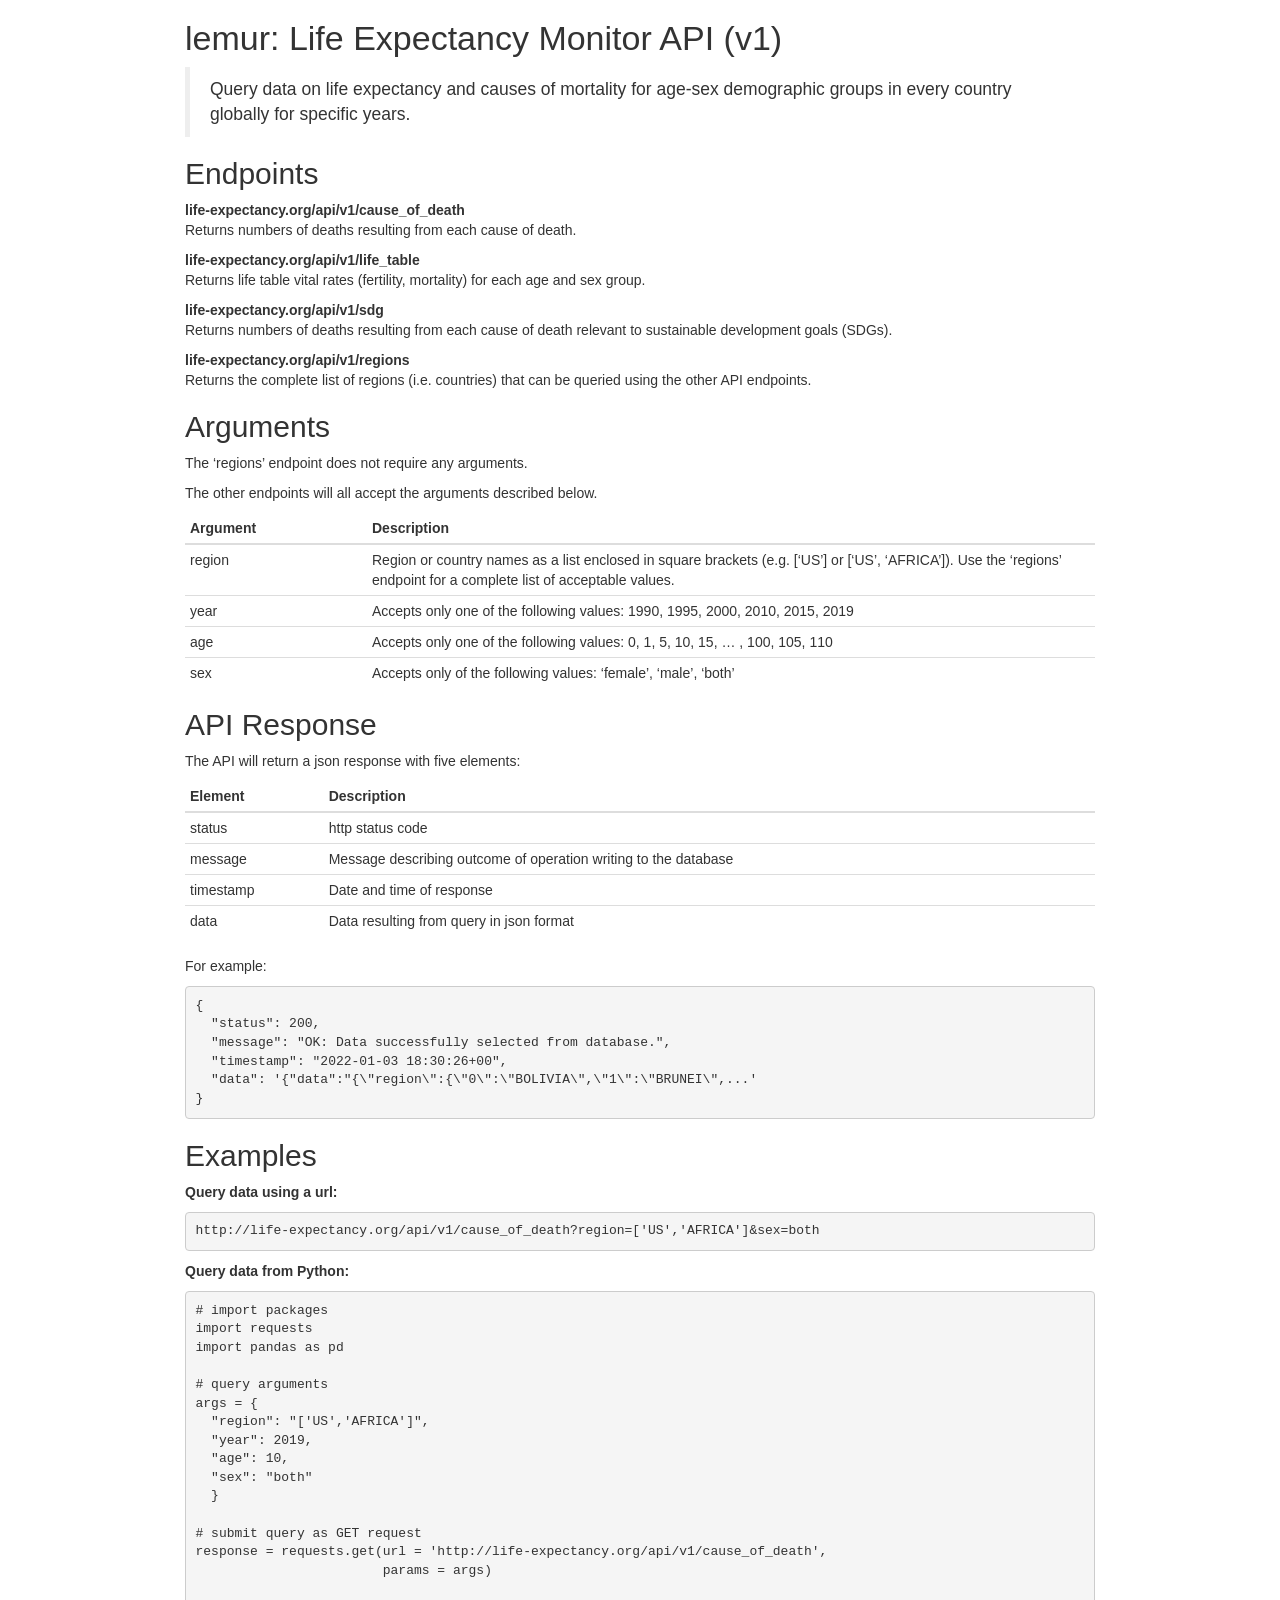
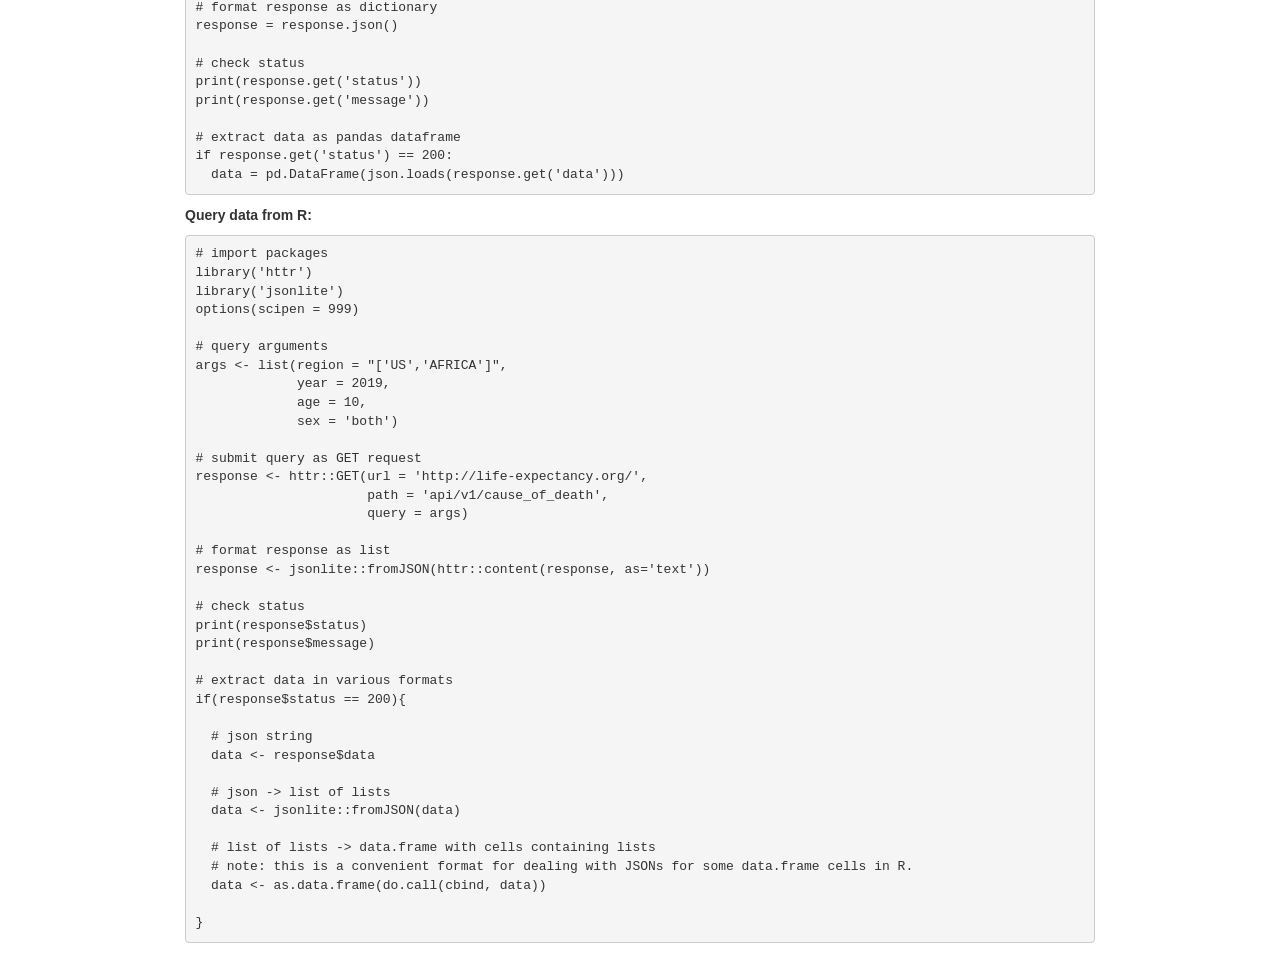
==== commit 0e321dd0: "update docs to require regions as a list" ====
--- a/deploy/api/docs.html
+++ b/deploy/api/docs.html
@@ -201,7 +201,7 @@
 <tbody>
 <tr class="odd">
 <td align="left">region</td>
-<td align="left">Region or country name. Use the ‘regions’ endpoint for a complete list of acceptable values.</td>
+<td align="left">Region or country names as a list enclosed in square brackets (e.g. [‘US’] or [‘US’, ‘AFRICA’]). Use the ‘regions’ endpoint for a complete list of acceptable values.</td>
 </tr>
 <tr class="even">
 <td align="left">year</td>
@@ -213,7 +213,7 @@
 </tr>
 <tr class="even">
 <td align="left">sex</td>
-<td align="left">Accepts only of the following values: female, male, both</td>
+<td align="left">Accepts only of the following values: ‘female’, ‘male’, ‘both’</td>
 </tr>
 </tbody>
 </table>
